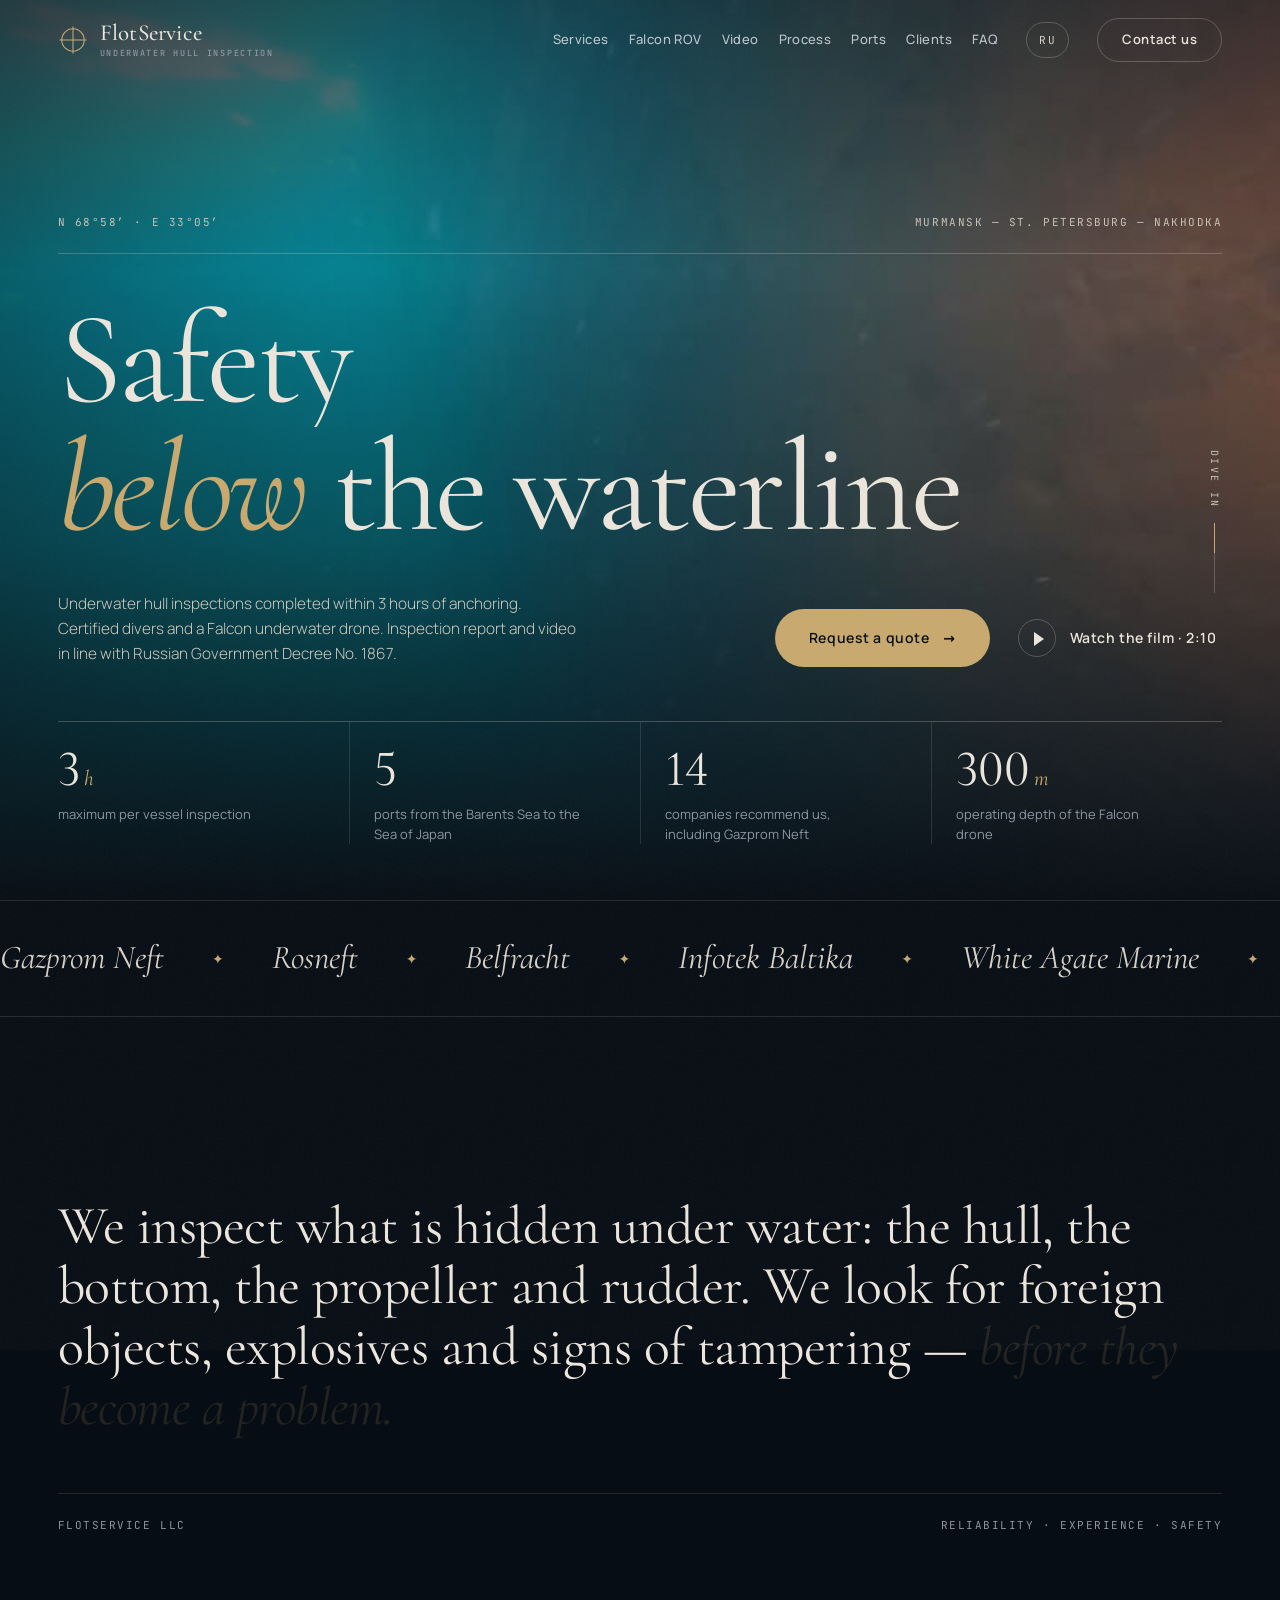
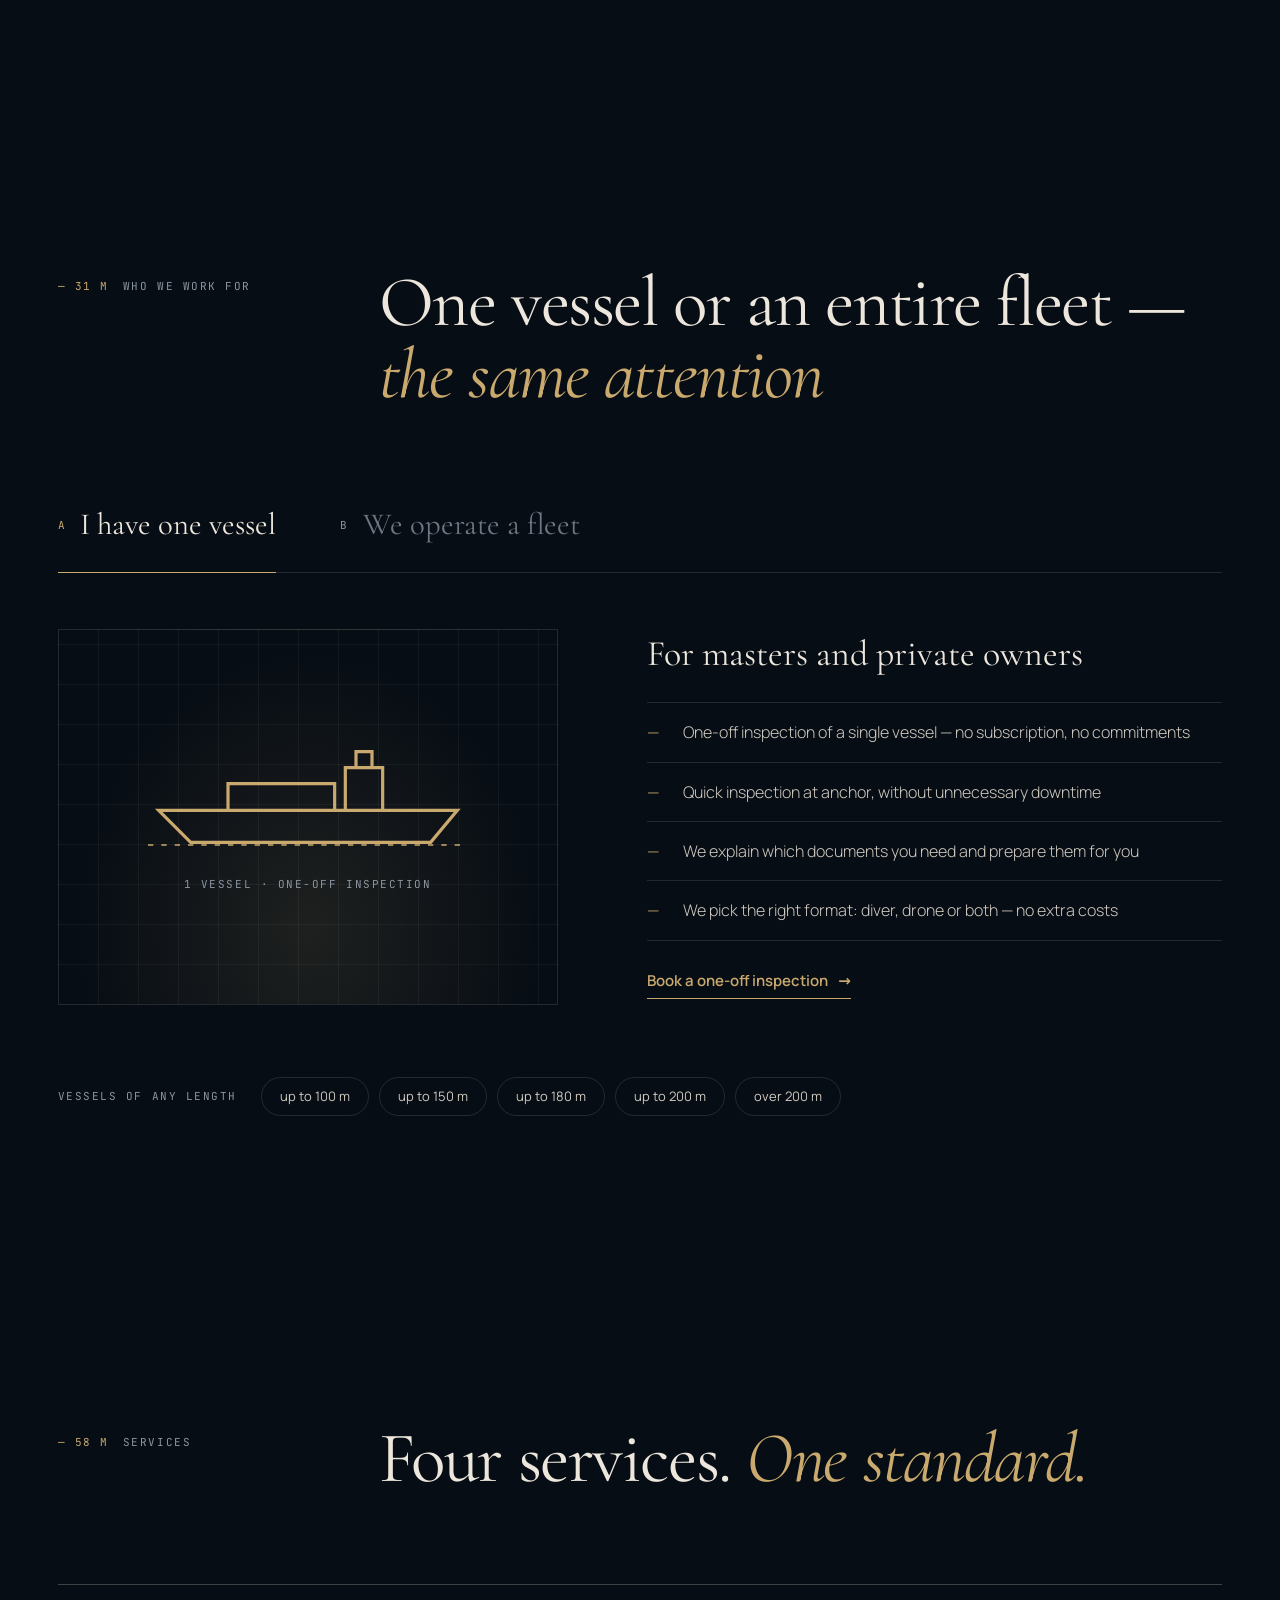
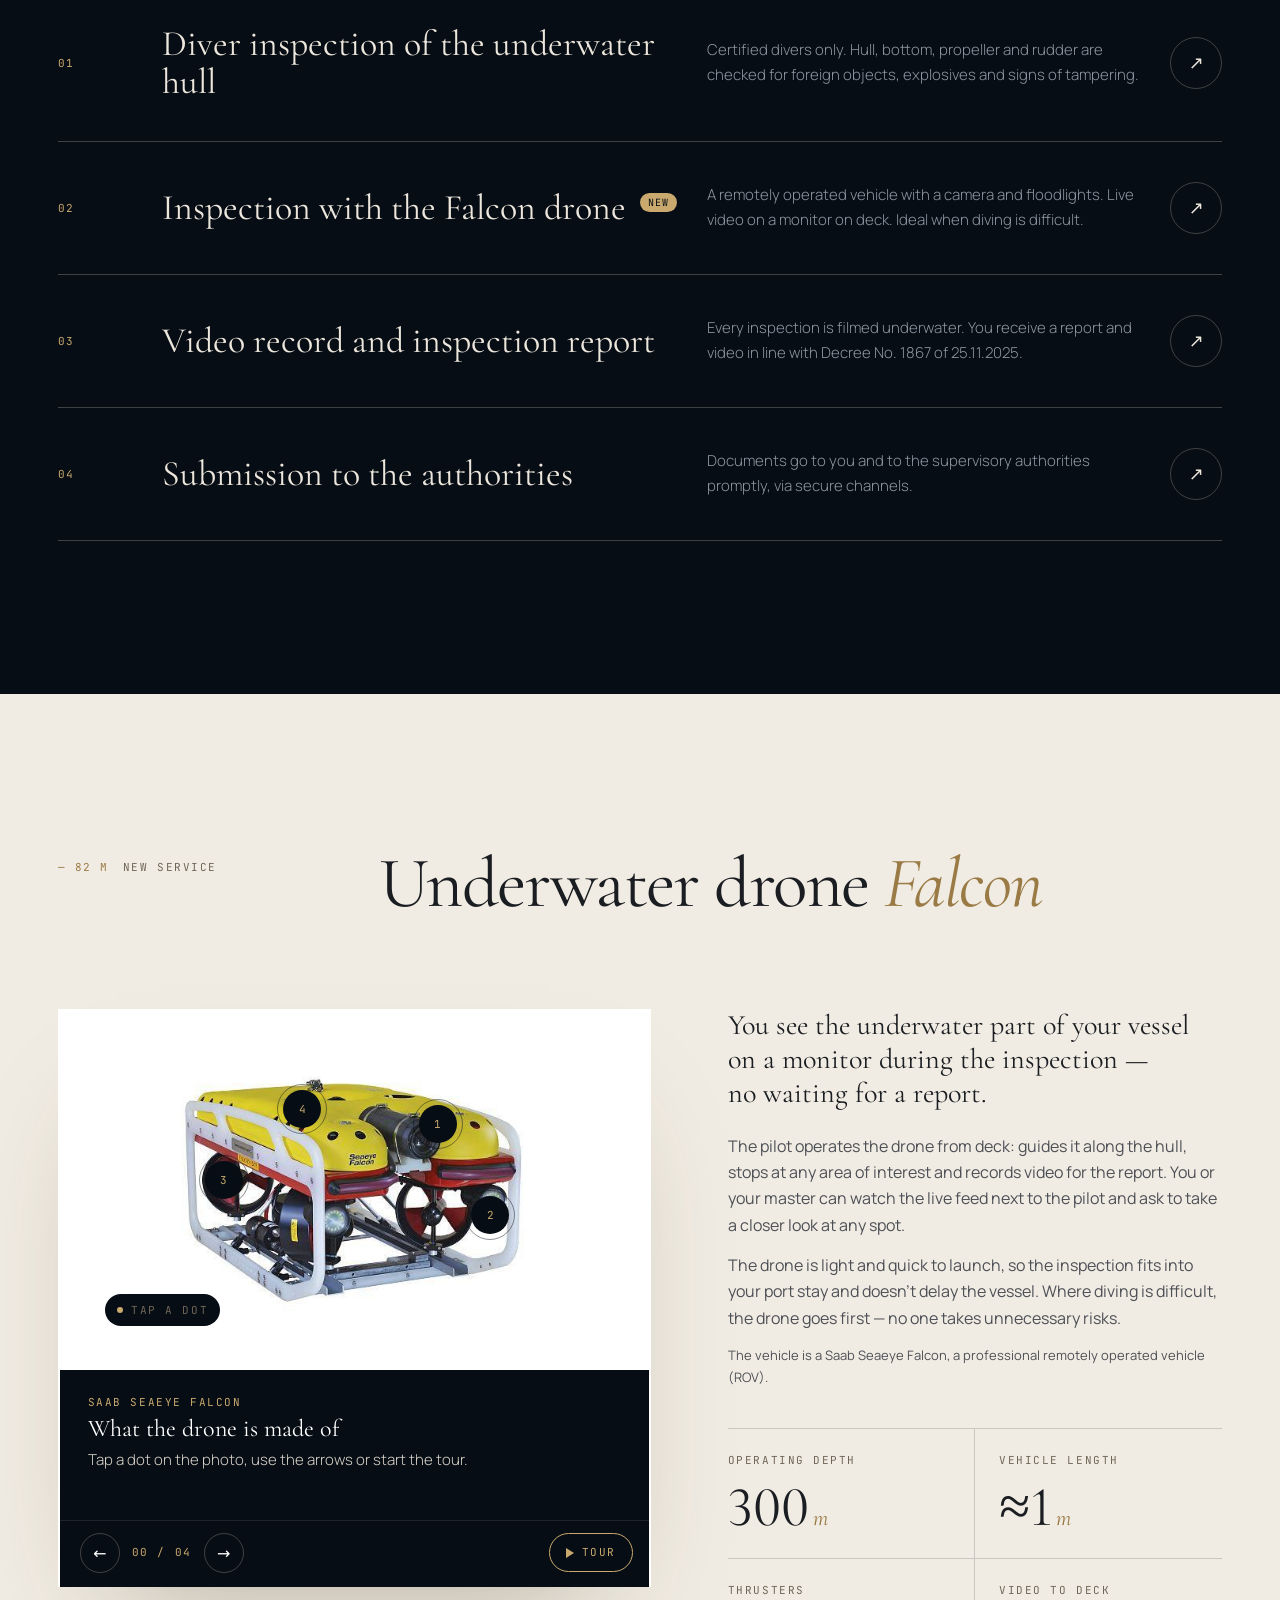
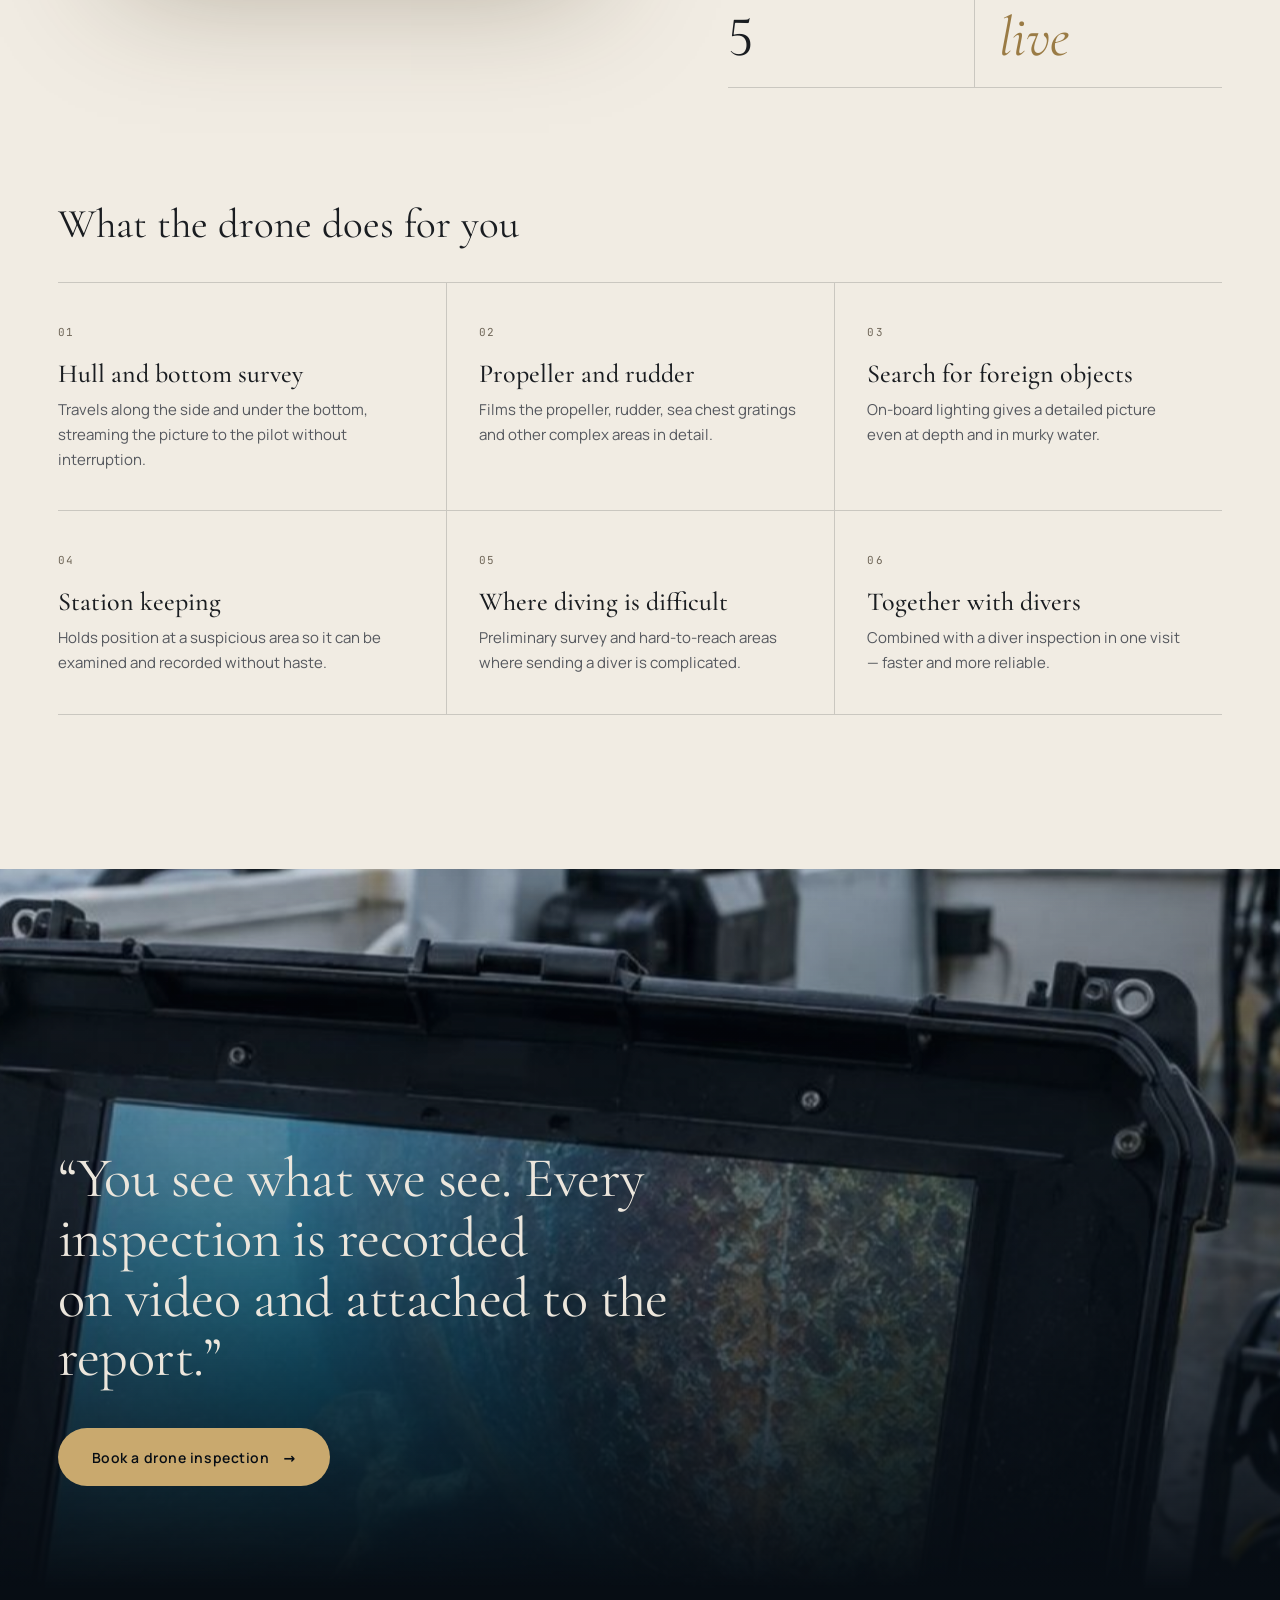
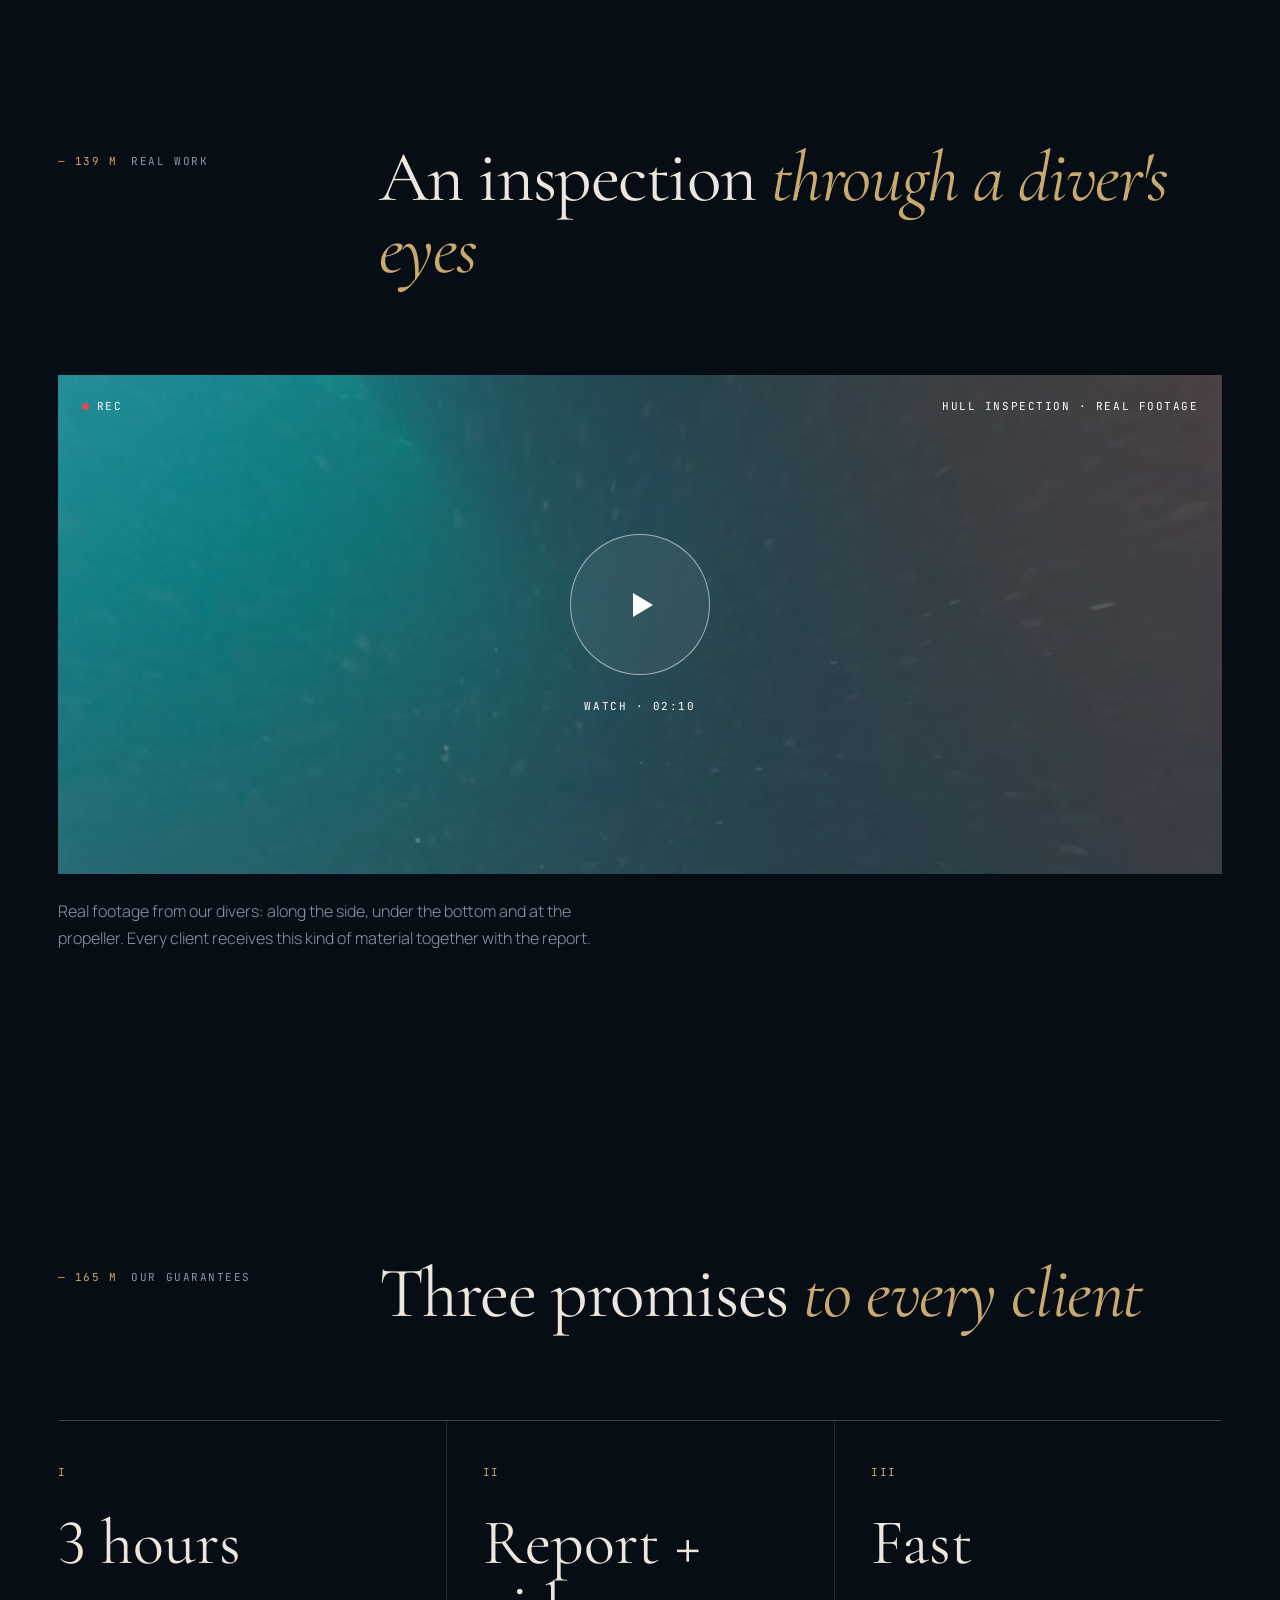
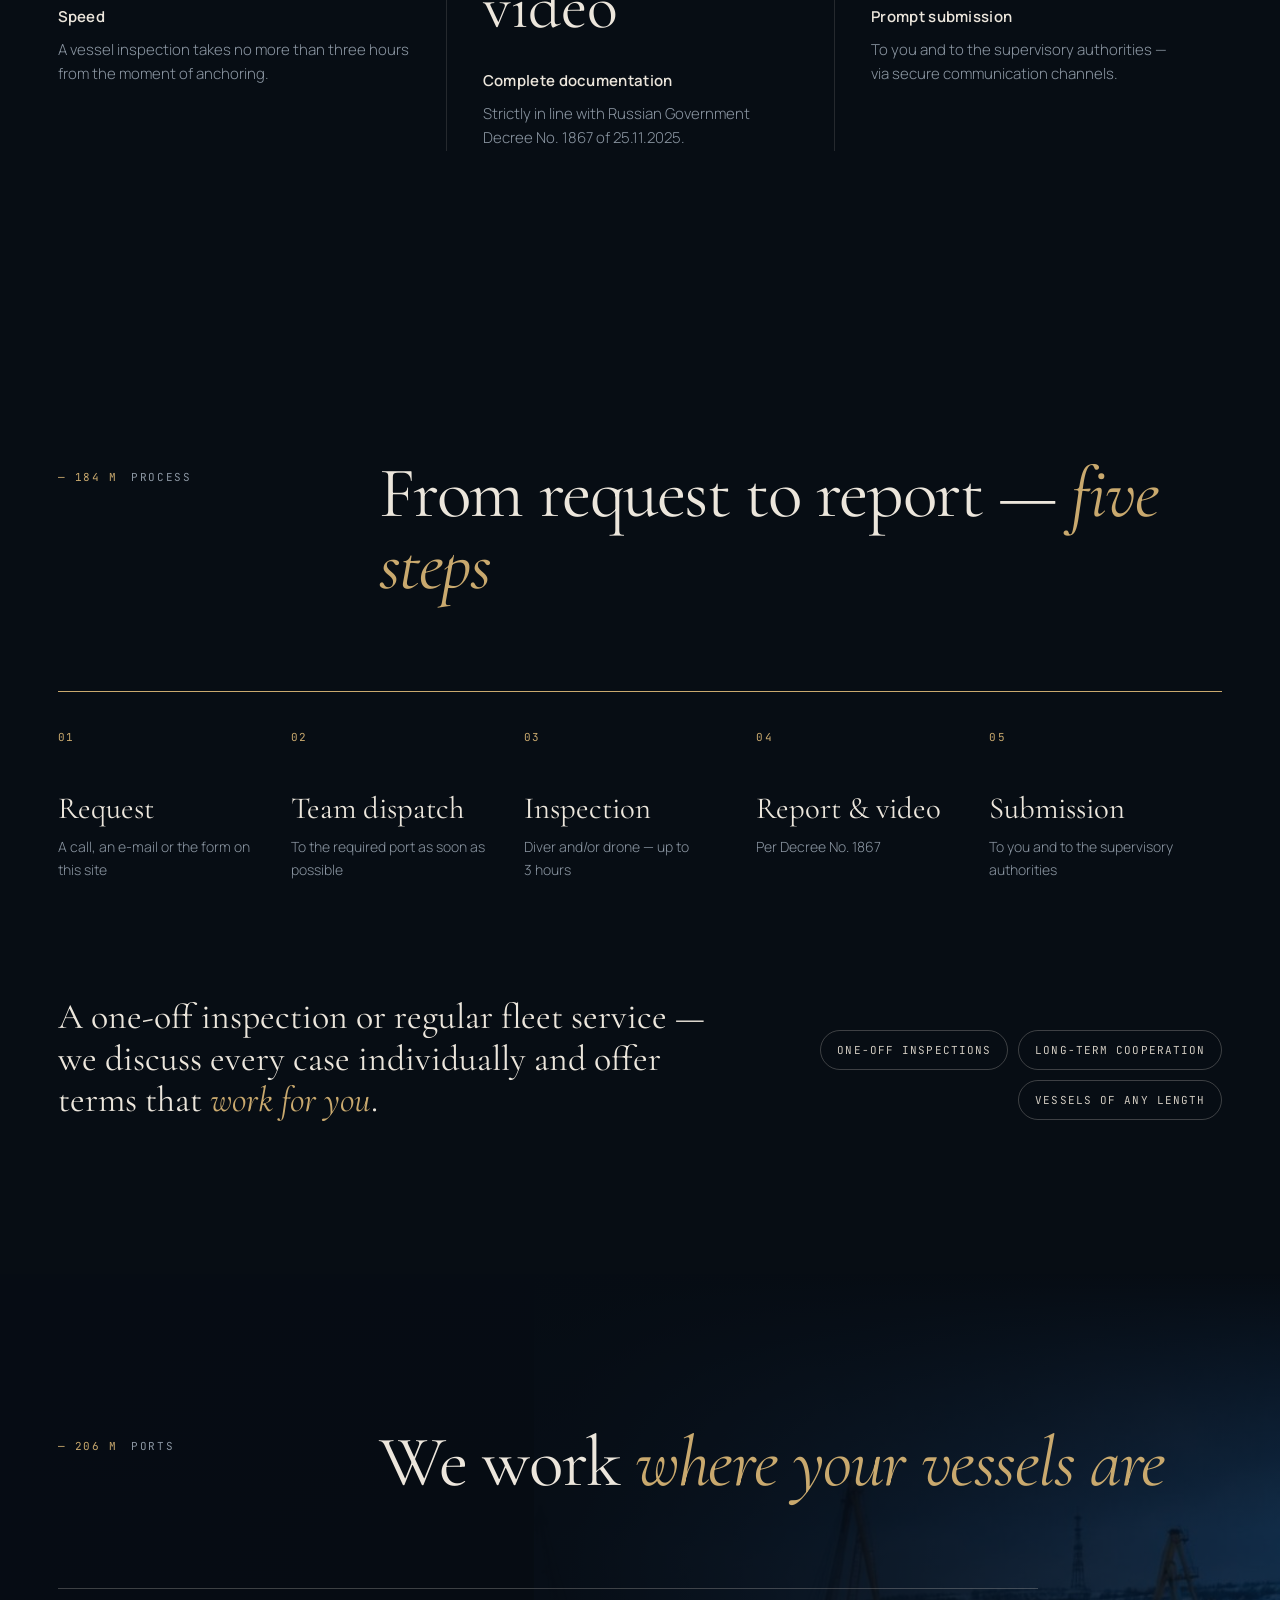
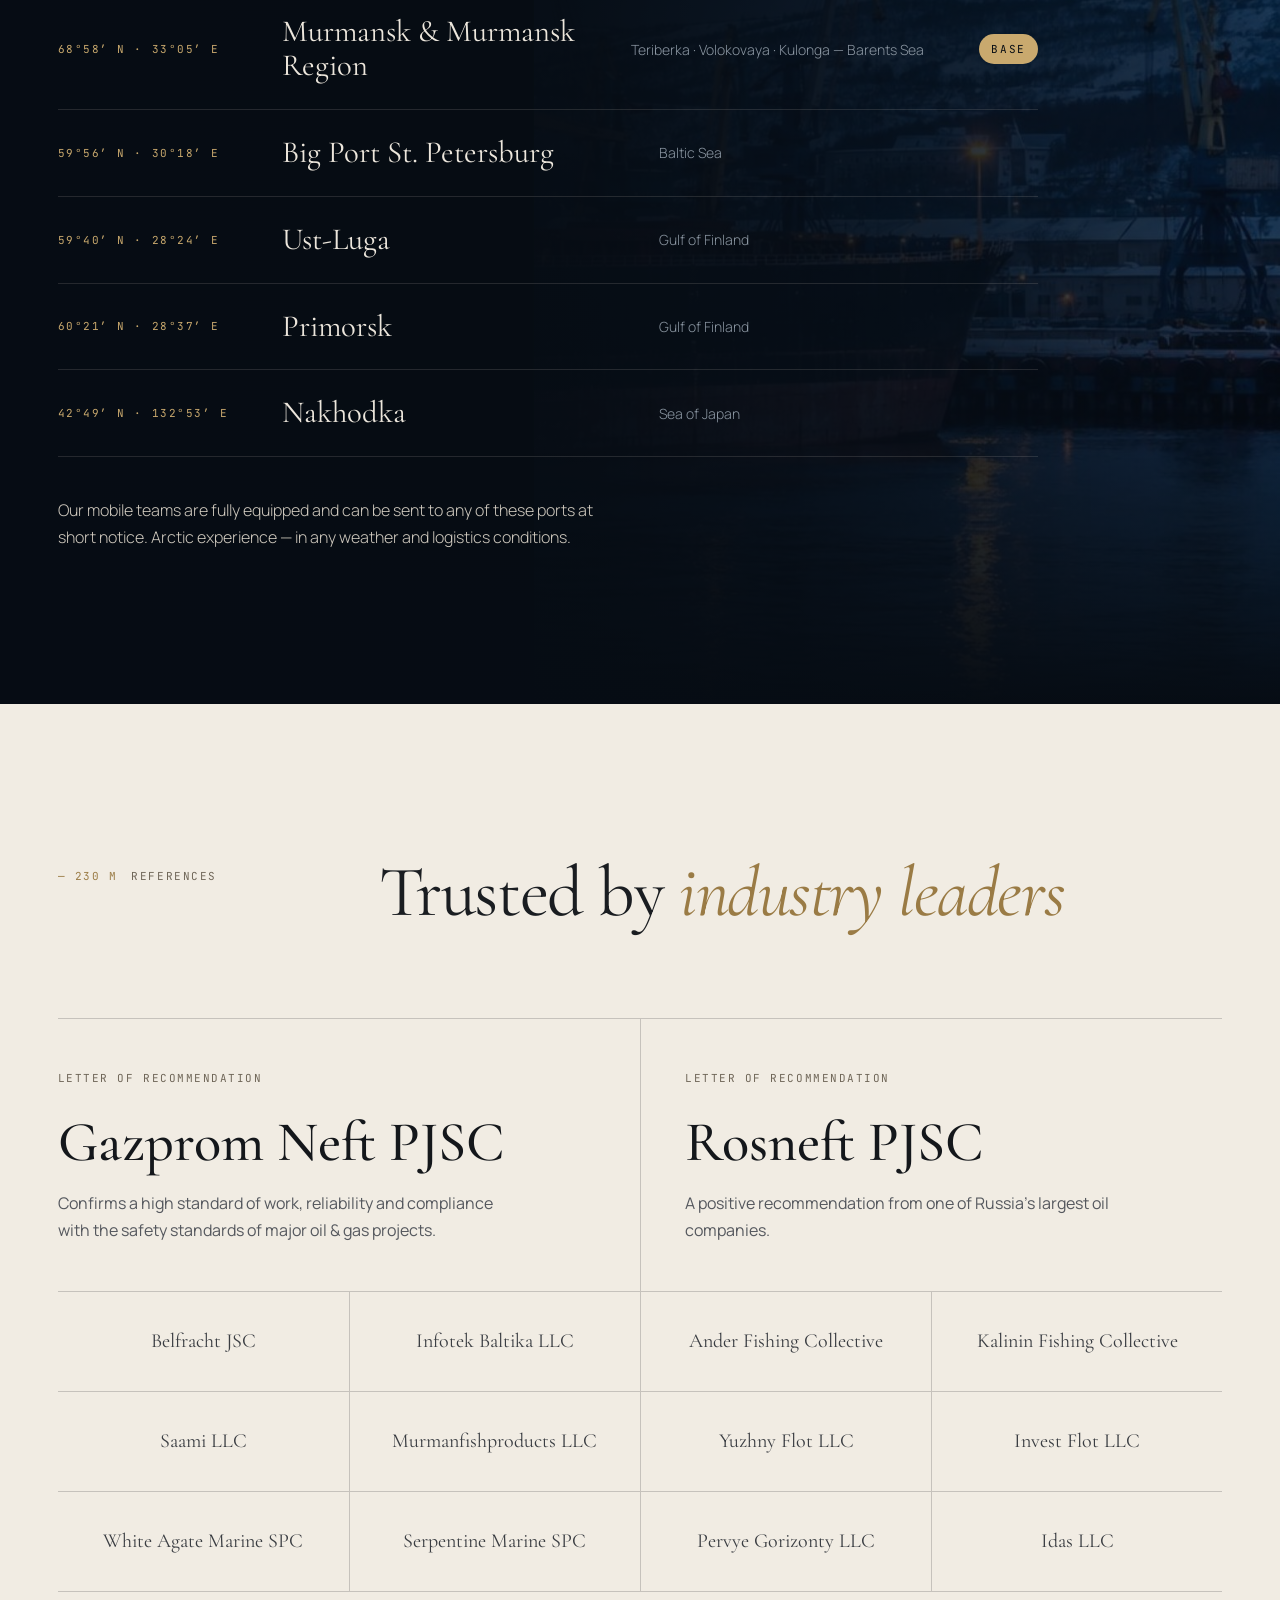
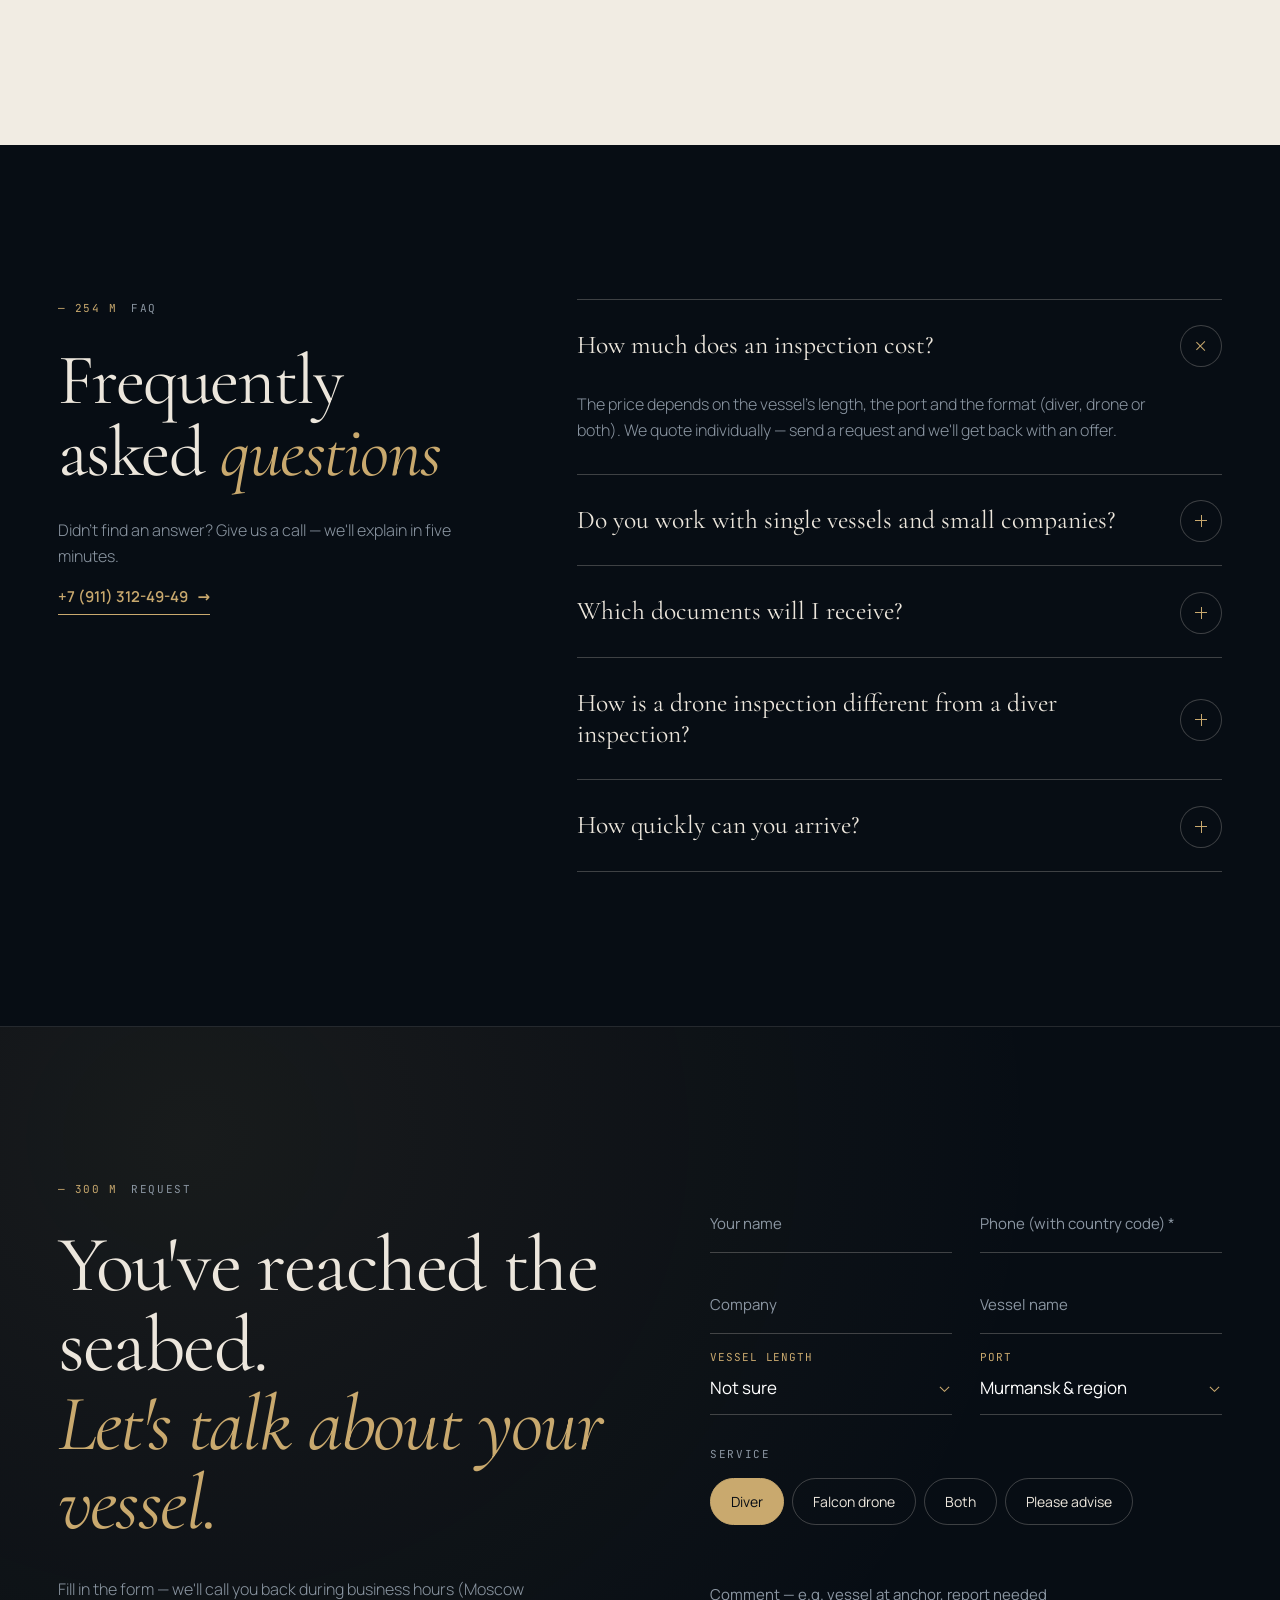
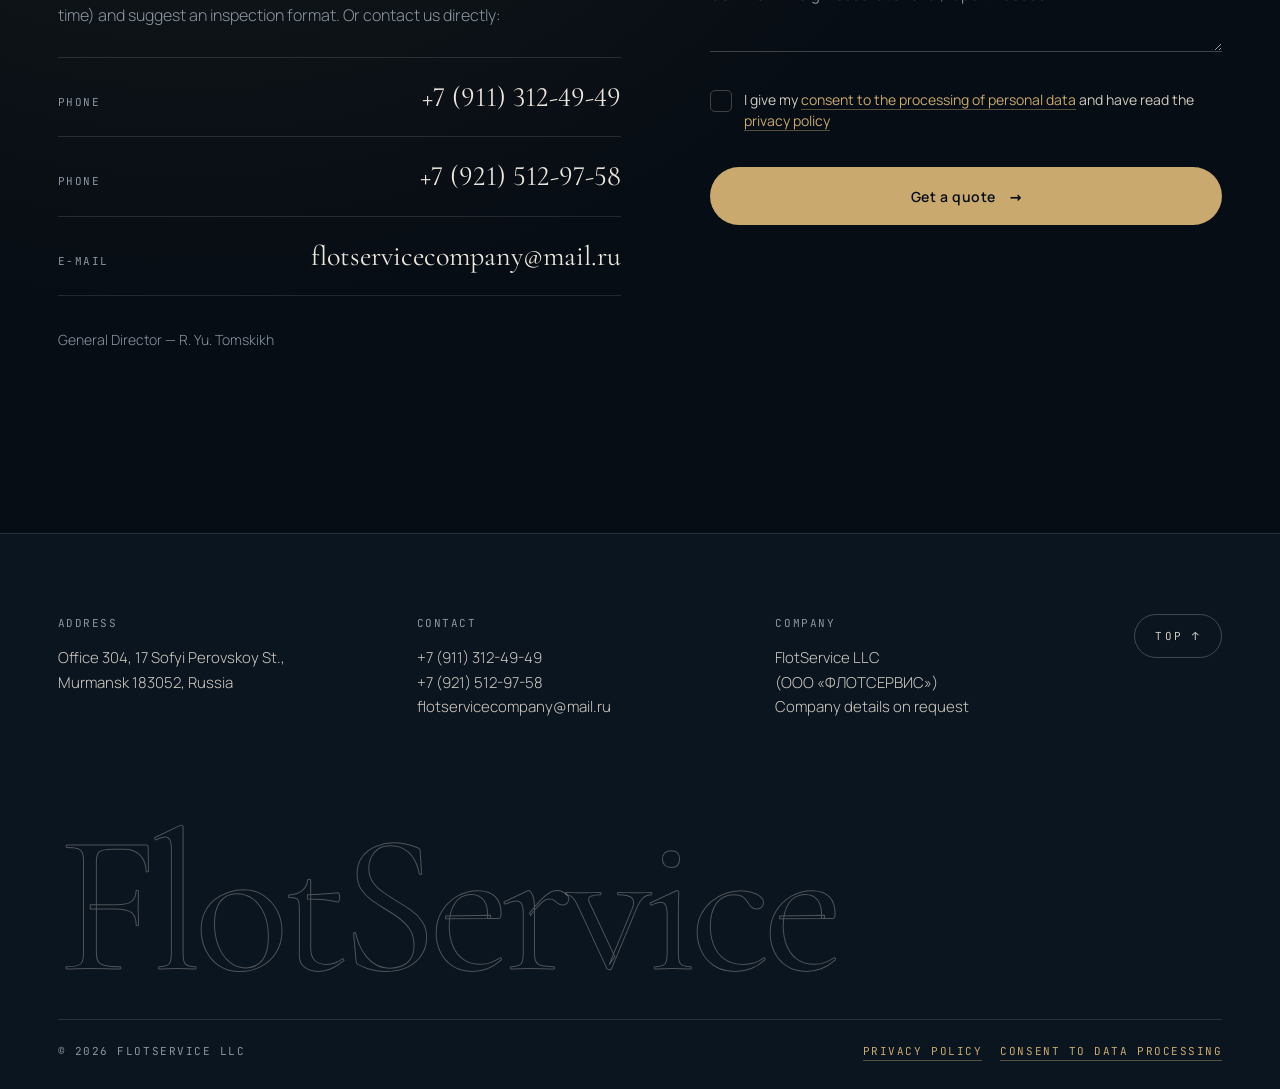
==== en/index.html @ 88ff587e "Интерактивный дрон: приближение, экскурсия, свайпы Нажатие на точку плавно приближает фото к детали " ====
<!doctype html>
<html lang="en">
<head>
<meta charset="utf-8">
<meta name="viewport" content="width=device-width, initial-scale=1, viewport-fit=cover">
<title>FlotService — underwater hull inspection by divers and ROV</title>
<meta name="description" content="Underwater hull inspections within 3 hours of anchoring. Certified divers and a Falcon ROV. Inspection report and video per Russian Government Decree No. 1867. Murmansk, St. Petersburg, Ust-Luga, Primorsk, Nakhodka.">
<meta name="theme-color" content="#070d14">
<meta property="og:title" content="FlotService — underwater hull inspection">
<meta property="og:description" content="Divers and Falcon ROV. Inspection within 3 hours, report and video per Decree No. 1867.">
<meta property="og:image" content="../assets/diver.jpg">
<link rel="icon" href="data:image/svg+xml,%3Csvg xmlns='http://www.w3.org/2000/svg' viewBox='0 0 32 32'%3E%3Crect width='32' height='32' rx='6' fill='%23070d14'/%3E%3Ccircle cx='16' cy='16' r='9' fill='none' stroke='%23c9a96e' stroke-width='1.5'/%3E%3Cpath d='M16 4v24M4 16h24' stroke='%23c9a96e' stroke-width='1'/%3E%3C/svg%3E">
<link rel="stylesheet" href="../assets/fonts/fonts.css">
<link rel="stylesheet" href="../styles.css">
<link rel="alternate" hreflang="ru" href="https://vodolaznaya-kompaniya.vercel.app/">
<link rel="alternate" hreflang="en" href="https://vodolaznaya-kompaniya.vercel.app/en/">
<script>
  // before first paint: don't restore the previous scroll position or jump to a #hash
  if ('scrollRestoration' in history) history.scrollRestoration = 'manual';
  if (location.hash) history.replaceState(null, '', location.pathname + location.search);
</script>
<noscript><style>.loader{display:none}.line>span{transform:none}</style></noscript>
</head>
<body>

<a class="skip" href="#main">Skip to content</a>

<div class="loader" id="loader" aria-hidden="true">
  <div class="loader__in">
    <span class="loader__mark"><svg viewBox="0 0 40 40"><circle cx="20" cy="20" r="15"/><path d="M20 2v36M2 20h36"/></svg></span>
    <span class="loader__name">FlotService</span>
    <span class="loader__depth"><b id="loaderDepth">000</b> m</span>
  </div>
  <div class="loader__bar"><i id="loaderBar"></i></div>
</div>

<div class="grain" aria-hidden="true"></div>

<!-- ============ HEADER ============ -->
<header class="header" id="top">
  <div class="wrap header__in">
    <a href="#top" class="logo" aria-label="FlotService — back to top">
      <span class="logo__mark" aria-hidden="true"><svg viewBox="0 0 40 40"><circle cx="20" cy="20" r="15"/><path d="M20 2v36M2 20h36"/></svg></span>
      <span class="logo__txt">FlotService<small>Underwater hull inspection</small></span>
    </a>
    <nav class="nav" id="nav" aria-label="Main menu">
      <a href="#services"><i>01</i>Services</a>
      <a href="#falcon"><i>02</i>Falcon ROV</a>
      <a href="#video"><i>03</i>Video</a>
      <a href="#process"><i>04</i>Process</a>
      <a href="#geo"><i>05</i>Ports</a>
      <a href="#clients"><i>06</i>Clients</a>
      <a href="#faq"><i>07</i>FAQ</a>
      <div class="nav__foot">
        <a href="tel:+79113124949">+7 (911) 312-49-49</a>
        <a href="mailto:flotservicecompany@mail.ru">flotservicecompany@mail.ru</a>
      </div>
    </nav>
    <span class="header__depth" aria-hidden="true"><b data-depth>000</b> m</span>
    <a href="tel:+79113124949" class="header__phone">+7 (911) 312-49-49</a>
    <a href="../" class="lang" hreflang="ru" lang="ru" aria-label="Русская версия">RU</a>
    <a href="#contact" class="btn btn--line btn--sm header__cta magnetic">Contact us</a>
    <button class="burger" id="burger" aria-label="Open menu" aria-expanded="false" aria-controls="nav"><span></span><span></span></button>
  </div>
</header>

<aside class="gauge" aria-hidden="true">
  <span class="gauge__value"><b data-depth>000</b> m</span>
  <div class="gauge__track"><div class="gauge__fill" id="gaugeFill"></div></div>
  <span class="gauge__section" id="gaugeSection">surface</span>
</aside>

<main id="main">

<!-- ============ HERO ============ -->
<section class="hero" data-zone="surface">
  <video class="hero__video" autoplay muted loop playsinline preload="auto" poster="../assets/hero-poster.jpg" aria-hidden="true">
    <source src="../assets/hero-loop.mp4" type="video/mp4">
  </video>
  <div class="hero__shade"></div>

  <div class="wrap hero__in">
    <div class="hero__meta">
      <span class="mono">N 68°58′ · E 33°05′</span>
      <span class="mono">Murmansk — St. Petersburg — Nakhodka</span>
    </div>

    <h1 class="hero__title">
      <span class="line"><span>Safety</span></span>
      <span class="line"><span><em>below</em> the waterline</span></span>
    </h1>

    <div class="hero__bottom">
      <p class="hero__lead">Underwater hull inspections completed within 3&nbsp;hours of anchoring. Certified divers and a&nbsp;Falcon underwater drone. Inspection report and video in&nbsp;line with Russian Government Decree No.&nbsp;1867.</p>
      <div class="hero__btns">
        <a href="#contact" class="btn btn--brass magnetic">Request a quote <span class="arr" aria-hidden="true">→</span></a>
        <a href="#video" class="btn btn--text" data-film><span class="play-dot" aria-hidden="true"></span>Watch the film · 2:10</a>
      </div>
    </div>

    <ul class="hero__stats">
      <li><b>3<small>h</small></b><span>maximum per vessel inspection</span></li>
      <li><b>5</b><span>ports from the Barents Sea to the Sea of&nbsp;Japan</span></li>
      <li><b>14</b><span>companies recommend us, including Gazprom Neft</span></li>
      <li><b>300<small>m</small></b><span>operating depth of the Falcon drone</span></li>
    </ul>
  </div>
  <a href="#trust" class="hero__scroll" aria-label="Scroll down"><span>Dive in</span><i></i></a>
</section>

<div class="trust" id="trust" aria-label="Recommended by">
  <div class="marquee"><div class="marquee__row">
    <span>Gazprom Neft</span><i>✦</i><span>Rosneft</span><i>✦</i><span>Belfracht</span><i>✦</i><span>Infotek Baltika</span><i>✦</i><span>White Agate Marine</span><i>✦</i><span>Murmanfishproducts</span><i>✦</i><span>Serpentine Marine</span><i>✦</i><span>Yuzhny Flot</span><i>✦</i><span>Invest Flot</span><i>✦</i>
  </div></div>
</div>

<!-- ============ MANIFEST ============ -->
<section class="section manifest" data-zone="about">
  <div class="wrap">
    <p class="manifest__txt reveal-words">We&nbsp;inspect what is hidden under water: the hull, the bottom, the propeller and rudder. We&nbsp;look for foreign objects, explosives and signs of&nbsp;tampering — <em>before they become a&nbsp;problem.</em></p>
    <div class="manifest__sign">
      <span class="mono">FlotService LLC</span>
      <span class="mono">Reliability · Experience · Safety</span>
    </div>
  </div>
</section>

<!-- ============ WHO WE WORK FOR ============ -->
<section class="section" id="who" data-zone="clients">
  <div class="wrap">
    <header class="shead">
      <p class="shead__num mono"><span class="depth-tag">— 0 m</span> Who we work for</p>
      <h2 class="h2">One vessel or an entire fleet — <em>the same attention</em></h2>
    </header>

    <div class="switch" role="tablist" aria-label="Choose your case">
      <button role="tab" aria-selected="true" aria-controls="tab-one" id="t-one" class="switch__btn is-active" data-tab="one"><i class="mono">A</i>I have one vessel</button>
      <button role="tab" aria-selected="false" aria-controls="tab-fleet" id="t-fleet" class="switch__btn" data-tab="fleet"><i class="mono">B</i>We operate a fleet</button>
    </div>

    <div class="who">
      <div class="who__panel is-active" id="tab-one" role="tabpanel" aria-labelledby="t-one">
        <div class="who__visual" aria-hidden="true">
          <svg viewBox="0 0 120 40"><use href="#ship"/></svg>
          <span class="mono">1 vessel · one-off inspection</span>
        </div>
        <div class="who__body">
          <h3>For masters and private owners</h3>
          <ul class="list">
            <li>One-off inspection of a single vessel — no subscription, no commitments</li>
            <li>Quick inspection at anchor, without unnecessary downtime</li>
            <li>We explain which documents you need and prepare them for you</li>
            <li>We pick the right format: diver, drone or both — no extra costs</li>
          </ul>
          <a href="#contact" class="link" data-format="One-off inspection">Book a one-off inspection <span aria-hidden="true">→</span></a>
        </div>
      </div>
      <div class="who__panel" id="tab-fleet" role="tabpanel" aria-labelledby="t-fleet" hidden>
        <div class="who__visual who__visual--fleet" aria-hidden="true">
          <div><svg viewBox="0 0 120 40"><use href="#ship"/></svg><svg viewBox="0 0 120 40"><use href="#ship"/></svg><svg viewBox="0 0 120 40"><use href="#ship"/></svg><svg viewBox="0 0 120 40"><use href="#ship"/></svg></div>
          <span class="mono">fleet · service agreement</span>
        </div>
        <div class="who__body">
          <h3>For shipping, stevedoring and oil &amp;&nbsp;gas companies</h3>
          <ul class="list">
            <li>Regular fleet inspections on an agreed schedule</li>
            <li>Vessel security before loading and unloading</li>
            <li>Mobile teams in any of the ports we cover</li>
            <li>Compliance with the safety standards of major oil &amp;&nbsp;gas projects</li>
          </ul>
          <a href="#contact" class="link" data-format="Fleet service agreement">Discuss a service agreement <span aria-hidden="true">→</span></a>
        </div>
      </div>
    </div>

    <div class="sizes">
      <span class="mono">Vessels of any length</span>
      <i>up to 100 m</i><i>up to 150 m</i><i>up to 180 m</i><i>up to 200 m</i><i>over 200 m</i>
    </div>
  </div>
</section>

<!-- ============ SERVICES ============ -->
<section class="section" id="services" data-zone="services">
  <div class="wrap">
    <header class="shead">
      <p class="shead__num mono"><span class="depth-tag">— 0 m</span> Services</p>
      <h2 class="h2">Four services. <em>One standard.</em></h2>
    </header>
    <ol class="rows">
      <li class="row">
        <span class="row__n mono">01</span>
        <h3 class="row__t">Diver inspection of the underwater hull</h3>
        <p class="row__d">Certified divers only. Hull, bottom, propeller and rudder are checked for foreign objects, explosives and signs of&nbsp;tampering.</p>
        <a href="#video" class="row__a" aria-label="Watch the diver inspection video">↗</a>
      </li>
      <li class="row">
        <span class="row__n mono">02</span>
        <h3 class="row__t">Inspection with the Falcon drone <sup class="mono">new</sup></h3>
        <p class="row__d">A remotely operated vehicle with a camera and floodlights. Live video on a monitor on deck. Ideal when diving is difficult.</p>
        <a href="#falcon" class="row__a" aria-label="More about the drone">↗</a>
      </li>
      <li class="row">
        <span class="row__n mono">03</span>
        <h3 class="row__t">Video record and inspection report</h3>
        <p class="row__d">Every inspection is filmed underwater. You receive a report and video in&nbsp;line with Decree No.&nbsp;1867 of&nbsp;25.11.2025.</p>
        <a href="#guarantees" class="row__a" aria-label="More about the report and video">↗</a>
      </li>
      <li class="row">
        <span class="row__n mono">04</span>
        <h3 class="row__t">Submission to the authorities</h3>
        <p class="row__d">Documents go to you and to the supervisory authorities promptly, via secure channels.</p>
        <a href="#process" class="row__a" aria-label="How documents are submitted">↗</a>
      </li>
    </ol>
  </div>
</section>

<!-- ============ FALCON ============ -->
<section class="section light falcon" id="falcon" data-zone="falcon rov">
  <div class="wrap">
    <header class="shead">
      <p class="shead__num mono"><span class="depth-tag">— 0 m</span> New service</p>
      <h2 class="h2">Underwater drone <em>Falcon</em></h2>
    </header>

    <div class="falcon__grid">
      <figure class="drone" id="drone">
        <div class="drone__img">
          <div class="drone__stage" id="droneStage">
            <img src="../assets/falcon.jpg" alt="Saab Seaeye Falcon underwater drone — yellow body, white protective frame, thrusters and floodlights" width="660" height="371">
            <span class="drone__spot" aria-hidden="true"></span>
            <button class="hot" style="--x:66%;--y:27%" data-hot="0" aria-label="Camera"><span>1</span></button>
            <button class="hot" style="--x:76%;--y:58%" data-hot="1" aria-label="Lights"><span>2</span></button>
            <button class="hot" style="--x:25%;--y:46%" data-hot="2" aria-label="Thrusters"><span>3</span></button>
            <button class="hot" style="--x:40%;--y:22%" data-hot="3" aria-label="Body and frame"><span>4</span></button>
          </div>
          <span class="drone__hint mono" id="droneHint" aria-hidden="true">Tap a dot</span>
          <button class="drone__reset mono" id="droneReset" hidden>Full view <span aria-hidden="true">↺</span></button>
        </div>
        <figcaption class="drone__tip">
          <div class="drone__body" id="droneTip" aria-live="polite">
            <span class="mono">Saab Seaeye Falcon</span>
            <b>What the drone is made of</b>
            <span>Tap a dot on the photo, use the arrows or start the tour.</span>
          </div>
          <div class="drone__ctrl">
            <button class="drone__arrow" id="dronePrev" aria-label="Previous part">←</button>
            <span class="drone__count mono" id="droneCount">00 / 04</span>
            <button class="drone__arrow" id="droneNext" aria-label="Next part">→</button>
            <button class="drone__tour mono" id="droneTour" aria-pressed="false"><span class="drone__tour-ico" aria-hidden="true"></span><span class="drone__tour-txt">Tour</span></button>
            <span class="drone__bar" aria-hidden="true"><i id="droneBar"></i></span>
          </div>
        </figcaption>
      </figure>

      <div class="falcon__text">
        <p class="falcon__lead">You see the underwater part of your vessel on&nbsp;a&nbsp;monitor during the inspection — no&nbsp;waiting for a&nbsp;report.</p>
        <p>The pilot operates the drone from deck: guides it along the hull, stops at any area of&nbsp;interest and records video for the report. You or your master can watch the live feed next to the pilot and ask to take a&nbsp;closer look at any spot.</p>
        <p>The drone is light and quick to launch, so the inspection fits into your port stay and doesn't delay the vessel. Where diving is difficult, the drone goes first — no&nbsp;one takes unnecessary risks.</p>
        <p class="falcon__model">The vehicle is a&nbsp;Saab Seaeye Falcon, a&nbsp;professional remotely operated vehicle (ROV).</p>
        <dl class="specs">
          <div><dt class="mono">Operating depth</dt><dd>300<small>m</small></dd></div>
          <div><dt class="mono">Vehicle length</dt><dd>≈1<small>m</small></dd></div>
          <div><dt class="mono">Thrusters</dt><dd>5</dd></div>
          <div><dt class="mono">Video to deck</dt><dd><em>live</em></dd></div>
        </dl>
      </div>
    </div>

    <h3 class="h3">What the drone does for you</h3>
    <div class="tasks">
      <div class="task"><span class="mono">01</span><h4>Hull and bottom survey</h4><p>Travels along the side and under the bottom, streaming the picture to the pilot without interruption.</p></div>
      <div class="task"><span class="mono">02</span><h4>Propeller and rudder</h4><p>Films the propeller, rudder, sea chest gratings and other complex areas in detail.</p></div>
      <div class="task"><span class="mono">03</span><h4>Search for foreign objects</h4><p>On-board lighting gives a&nbsp;detailed picture even at depth and in&nbsp;murky water.</p></div>
      <div class="task"><span class="mono">04</span><h4>Station keeping</h4><p>Holds position at a&nbsp;suspicious area so it can be examined and recorded without haste.</p></div>
      <div class="task"><span class="mono">05</span><h4>Where diving is difficult</h4><p>Preliminary survey and hard-to-reach areas where sending a&nbsp;diver is complicated.</p></div>
      <div class="task"><span class="mono">06</span><h4>Together with divers</h4><p>Combined with a&nbsp;diver inspection in&nbsp;one visit — faster and more reliable.</p></div>
    </div>
  </div>
</section>

<section class="deck" aria-label="Drone pilot on deck">
  <img src="../assets/drone-deck.jpg" alt="A pilot on deck operates the drone and sees the ship's hull on a monitor" loading="lazy" width="1920" height="586" data-parallax>
  <div class="wrap deck__txt">
    <p class="quote">“You see what we see. Every inspection is recorded on&nbsp;video and attached to&nbsp;the report.”</p>
    <a href="#contact" class="btn btn--brass magnetic" data-format="Falcon drone">Book a drone inspection <span class="arr" aria-hidden="true">→</span></a>
  </div>
</section>

<!-- ============ VIDEO ============ -->
<section class="section video-sec" id="video" data-zone="video">
  <div class="wrap">
    <header class="shead">
      <p class="shead__num mono"><span class="depth-tag">— 0 m</span> Real work</p>
      <h2 class="h2">An inspection <em>through a diver's eyes</em></h2>
    </header>
    <div class="player" id="player">
      <video id="mainVideo" preload="none" playsinline poster="../assets/divers-poster.jpg">
        <source src="../assets/divers.mp4" type="video/mp4">
        Your browser does not support video.
      </video>
      <button class="player__btn" id="playBtn" aria-label="Watch the inspection video">
        <span class="player__circle"><span class="play-tri"></span></span>
        <span class="player__label mono">Watch · 02:10</span>
      </button>
      <button class="player__close" id="closeFilm" aria-label="Close full-screen view">✕</button>
      <div class="player__hud mono" aria-hidden="true"><span><i></i>REC</span><span>Hull inspection · real footage</span></div>
    </div>
    <p class="video-sec__cap">Real footage from our divers: along the side, under the bottom and at the propeller. Every client receives this kind of material together with the report.</p>
  </div>
</section>

<!-- ============ GUARANTEES ============ -->
<section class="section" id="guarantees" data-zone="guarantees">
  <div class="wrap">
    <header class="shead">
      <p class="shead__num mono"><span class="depth-tag">— 0 m</span> Our guarantees</p>
      <h2 class="h2">Three promises <em>to every client</em></h2>
    </header>
    <div class="promises">
      <div class="promise"><span class="mono">I</span><b class="promise__big">3 hours</b><h3>Speed</h3><p>A&nbsp;vessel inspection takes no more than three hours from the moment of anchoring.</p></div>
      <div class="promise"><span class="mono">II</span><b class="promise__big">Report + video</b><h3>Complete documentation</h3><p>Strictly in&nbsp;line with Russian Government Decree No.&nbsp;1867 of&nbsp;25.11.2025.</p></div>
      <div class="promise"><span class="mono">III</span><b class="promise__big">Fast</b><h3>Prompt submission</h3><p>To you and to the supervisory authorities — via secure communication channels.</p></div>
    </div>
  </div>
</section>

<!-- ============ PROCESS ============ -->
<section class="section" id="process" data-zone="process">
  <div class="wrap">
    <header class="shead">
      <p class="shead__num mono"><span class="depth-tag">— 0 m</span> Process</p>
      <h2 class="h2">From request to report — <em>five steps</em></h2>
    </header>
    <ol class="steps">
      <li><span class="steps__n mono">01</span><h3>Request</h3><p>A call, an e-mail or the form on this site</p></li>
      <li><span class="steps__n mono">02</span><h3>Team dispatch</h3><p>To the required port as soon as possible</p></li>
      <li><span class="steps__n mono">03</span><h3>Inspection</h3><p>Diver and/or drone — up to 3&nbsp;hours</p></li>
      <li><span class="steps__n mono">04</span><h3>Report &amp; video</h3><p>Per Decree No.&nbsp;1867</p></li>
      <li><span class="steps__n mono">05</span><h3>Submission</h3><p>To you and to the supervisory authorities</p></li>
    </ol>
    <div class="individual">
      <p class="individual__q">A&nbsp;one-off inspection or regular fleet service — we discuss every case individually and offer terms that <em>work for you</em>.</p>
      <div class="individual__tags mono"><i>One-off inspections</i><i>Long-term cooperation</i><i>Vessels of any length</i></div>
    </div>
  </div>
</section>

<!-- ============ PORTS ============ -->
<section class="section geo" id="geo" data-zone="ports">
  <div class="geo__bg" aria-hidden="true"></div>
  <div class="wrap geo__in">
    <header class="shead">
      <p class="shead__num mono"><span class="depth-tag">— 0 m</span> Ports</p>
      <h2 class="h2">We work <em>where your vessels are</em></h2>
    </header>
    <ul class="ports">
      <li class="port port--main"><span class="mono port__c">68°58′ N · 33°05′ E</span><h3>Murmansk &amp; Murmansk Region</h3><p>Teriberka · Volokovaya · Kulonga — Barents Sea</p><span class="port__tag mono">Base</span></li>
      <li class="port"><span class="mono port__c">59°56′ N · 30°18′ E</span><h3>Big Port St. Petersburg</h3><p>Baltic Sea</p></li>
      <li class="port"><span class="mono port__c">59°40′ N · 28°24′ E</span><h3>Ust-Luga</h3><p>Gulf of Finland</p></li>
      <li class="port"><span class="mono port__c">60°21′ N · 28°37′ E</span><h3>Primorsk</h3><p>Gulf of Finland</p></li>
      <li class="port"><span class="mono port__c">42°49′ N · 132°53′ E</span><h3>Nakhodka</h3><p>Sea of Japan</p></li>
    </ul>
    <p class="geo__note">Our mobile teams are fully equipped and can be sent to any of these ports at short notice. Arctic experience — in&nbsp;any weather and logistics conditions.</p>
  </div>
</section>

<!-- ============ CLIENTS ============ -->
<section class="section light" id="clients" data-zone="references">
  <div class="wrap">
    <header class="shead">
      <p class="shead__num mono"><span class="depth-tag">— 0 m</span> References</p>
      <h2 class="h2">Trusted by <em>industry leaders</em></h2>
    </header>
    <div class="majors">
      <div class="major"><span class="mono">Letter of recommendation</span><b>Gazprom Neft PJSC</b><p>Confirms a&nbsp;high standard of work, reliability and compliance with the safety standards of major oil &amp;&nbsp;gas projects.</p></div>
      <div class="major"><span class="mono">Letter of recommendation</span><b>Rosneft PJSC</b><p>A&nbsp;positive recommendation from one of Russia's largest oil companies.</p></div>
    </div>
    <ul class="logos">
      <li>Belfracht JSC</li><li>Infotek Baltika LLC</li><li>Ander Fishing Collective</li><li>Kalinin Fishing Collective</li>
      <li>Saami LLC</li><li>Murmanfishproducts LLC</li><li>Yuzhny Flot LLC</li><li>Invest Flot LLC</li>
      <li>White Agate Marine SPC</li><li>Serpentine Marine SPC</li><li>Pervye Gorizonty LLC</li><li>Idas LLC</li>
    </ul>
  </div>
</section>

<!-- ============ FAQ ============ -->
<section class="section" id="faq" data-zone="faq">
  <div class="wrap faq">
    <header class="shead shead--col">
      <p class="shead__num mono"><span class="depth-tag">— 0 m</span> FAQ</p>
      <h2 class="h2">Frequently asked <em>questions</em></h2>
      <p class="muted">Didn't find an answer? Give us a call — we'll explain in five minutes.</p>
      <a href="tel:+79113124949" class="link">+7 (911) 312-49-49 <span aria-hidden="true">→</span></a>
    </header>
    <div class="acc">
      <details open><summary>How much does an inspection cost?</summary><p>The price depends on the vessel's length, the port and the format (diver, drone or both). We quote individually — send a&nbsp;request and we'll get back with an offer.</p></details>
      <details><summary>Do you work with single vessels and small companies?</summary><p>Yes. We do one-off inspections of a&nbsp;single vessel without a&nbsp;subscription — with the same care as for large fleet operators.</p></details>
      <details><summary>Which documents will I receive?</summary><p>An inspection report and video in&nbsp;line with Russian Government Decree No.&nbsp;1867 of&nbsp;25.11.2025. We submit them to you and to the supervisory authorities.</p></details>
      <details><summary>How is a drone inspection different from a diver inspection?</summary><p>The Falcon drone is operated from deck and streams live video to a&nbsp;monitor — convenient for a&nbsp;preliminary survey and for areas where diving is difficult. A&nbsp;diver can examine an area by hand in&nbsp;detail. The best result often comes from both in&nbsp;one visit.</p></details>
      <details><summary>How quickly can you arrive?</summary><p>Our mobile teams are fully equipped and are dispatched to the port at short notice. The inspection itself takes no more than 3&nbsp;hours from the moment of anchoring.</p></details>
    </div>
  </div>
</section>

<!-- ============ CONTACT ============ -->
<section class="section contact" id="contact" data-zone="seabed · 300 m">
  <div class="wrap contact__in">
    <div class="contact__l">
      <p class="shead__num mono"><span class="depth-tag depth-tag--fixed">— 300 m</span> Request</p>
      <h2 class="h2 h2--xl">You've reached the seabed.<br><em>Let's talk about your vessel.</em></h2>
      <p class="muted">Fill in the form — we'll call you back during business hours (Moscow time) and suggest an inspection format. Or contact us directly:</p>
      <ul class="contacts">
        <li><span class="mono">Phone</span><a href="tel:+79113124949">+7 (911) 312-49-49</a></li>
        <li><span class="mono">Phone</span><a href="tel:+79215129758">+7 (921) 512-97-58</a></li>
        <li><span class="mono">E-mail</span><a href="mailto:flotservicecompany@mail.ru">flotservicecompany@mail.ru</a></li>
      </ul>
      <p class="muted small">General Director — R.&nbsp;Yu.&nbsp;Tomskikh</p>
    </div>

    <form class="form" id="form" novalidate>
      <div class="form__row">
        <label class="field"><input name="name" autocomplete="name" placeholder=" "><span>Your name</span></label>
        <label class="field"><input name="phone" type="tel" inputmode="tel" autocomplete="tel" placeholder=" " required><span>Phone (with country code) *</span></label>
      </div>
      <div class="form__row">
        <label class="field"><input name="company" autocomplete="organization" placeholder=" "><span>Company</span></label>
        <label class="field"><input name="vessel" placeholder=" "><span>Vessel name</span></label>
      </div>
      <div class="form__row">
        <label class="field field--select"><select name="length"><option>Not sure</option><option>up to 100 m</option><option>up to 150 m</option><option>up to 180 m</option><option>up to 200 m</option><option>over 200 m</option></select><span>Vessel length</span></label>
        <label class="field field--select"><select name="port"><option>Murmansk &amp; region</option><option>St. Petersburg</option><option>Ust-Luga</option><option>Primorsk</option><option>Nakhodka</option><option>Other</option></select><span>Port</span></label>
      </div>
      <fieldset class="chips">
        <legend class="mono">Service</legend>
        <label><input type="radio" name="format" value="Diver" checked><span>Diver</span></label>
        <label><input type="radio" name="format" value="Falcon drone"><span>Falcon drone</span></label>
        <label><input type="radio" name="format" value="Diver + drone"><span>Both</span></label>
        <label><input type="radio" name="format" value="Please advise"><span>Please advise</span></label>
      </fieldset>
      <label class="field"><textarea name="comment" rows="2" placeholder=" "></textarea><span>Comment — e.g. vessel at anchor, report needed</span></label>
      <label class="agree" id="agreeLabel">
        <input type="checkbox" name="agree" required>
        <span class="agree__box" aria-hidden="true"></span>
        <span>I&nbsp;give my <a href="consent.html" target="_blank" rel="noopener">consent to the processing of personal data</a> and have read the <a href="privacy.html" target="_blank" rel="noopener">privacy policy</a></span>
      </label>
      <button class="btn btn--brass btn--full magnetic" type="submit">Get a quote <span class="arr" aria-hidden="true">→</span></button>
      <div class="form__ok" id="formOk" hidden>
        <b>Thank you. Your request is ready.</b>
        <p>Your e-mail app will open with a&nbsp;pre-filled message — just press “Send”. If it doesn't open, call us: <a href="tel:+79113124949">+7 (911) 312-49-49</a>.</p>
      </div>
    </form>
  </div>
</section>

</main>

<footer class="footer">
  <div class="wrap">
    <div class="footer__in">
      <div><span class="mono">Address</span><p>Office 304, 17 Sofyi Perovskoy St.,<br>Murmansk 183052, Russia</p></div>
      <div><span class="mono">Contact</span><p><a href="tel:+79113124949">+7 (911) 312-49-49</a><br><a href="tel:+79215129758">+7 (921) 512-97-58</a><br><a href="mailto:flotservicecompany@mail.ru">flotservicecompany@mail.ru</a></p></div>
      <div><span class="mono">Company</span><p>FlotService LLC<br>(ООО «ФЛОТСЕРВИС»)<br>Company details on request</p></div>
      <div class="footer__up"><a href="#top" class="logo-up" data-top>Top <span aria-hidden="true">↑</span></a></div>
    </div>
    <a href="#top" class="footer__word" data-top aria-label="FlotService — back to top">FlotService</a>
    <div class="footer__bottom mono"><span>© <span id="year">2026</span> FlotService LLC</span><span class="footer__legal"><a href="privacy.html">Privacy policy</a><a href="consent.html">Consent to data processing</a></span></div>
  </div>
</footer>

<div class="mbar">
  <a href="tel:+79113124949" class="mbar__call" aria-label="Call"><svg viewBox="0 0 24 24" aria-hidden="true"><path d="M6.6 10.8a15.1 15.1 0 0 0 6.6 6.6l2.2-2.2a1 1 0 0 1 1-.25 11.4 11.4 0 0 0 3.6.57 1 1 0 0 1 1 1V20a1 1 0 0 1-1 1A17 17 0 0 1 3 4a1 1 0 0 1 1-1h3.5a1 1 0 0 1 1 1c0 1.25.2 2.45.57 3.57a1 1 0 0 1-.25 1z"/></svg></a>
  <a href="#contact" class="mbar__cta">Request a quote <span aria-hidden="true">→</span></a>
</div>

<svg width="0" height="0" style="position:absolute" aria-hidden="true">
  <symbol id="ship" viewBox="0 0 120 40"><path d="M4 26h112l-10 12H16z" fill="none" stroke="currentColor" stroke-width="1.2"/><path d="M30 26V16h40v10M74 26V10h14v16M78 10V4h6v6" fill="none" stroke="currentColor" stroke-width="1.2"/><path d="M0 39h120" stroke="currentColor" stroke-width=".6" stroke-dasharray="2 3"/></symbol>
</svg>

<script src="../script.js"></script>
</body>
</html>
---- assets/fonts/fonts.css ----
/* Шрифты размещены на сайте, чтобы не передавать IP посетителей в Google */
/* cyrillic */
@font-face {
  font-family: 'Cormorant Garamond';
  font-style: italic;
  font-weight: 400;
  font-display: swap;
  src: url(CormorantGaramond-cyrillic-0.woff2) format('woff2');
  unicode-range: U+0301, U+0400-045F, U+0490-0491, U+04B0-04B1, U+2116;
}
/* latin */
@font-face {
  font-family: 'Cormorant Garamond';
  font-style: italic;
  font-weight: 400;
  font-display: swap;
  src: url(CormorantGaramond-latin-1.woff2) format('woff2');
  unicode-range: U+0000-00FF, U+0131, U+0152-0153, U+02BB-02BC, U+02C6, U+02DA, U+02DC, U+0304, U+0308, U+0329, U+2000-206F, U+20AC, U+2122, U+2191, U+2193, U+2212, U+2215, U+FEFF, U+FFFD;
}
/* cyrillic */
@font-face {
  font-family: 'Cormorant Garamond';
  font-style: italic;
  font-weight: 500;
  font-display: swap;
  src: url(CormorantGaramond-cyrillic-0.woff2) format('woff2');
  unicode-range: U+0301, U+0400-045F, U+0490-0491, U+04B0-04B1, U+2116;
}
/* latin */
@font-face {
  font-family: 'Cormorant Garamond';
  font-style: italic;
  font-weight: 500;
  font-display: swap;
  src: url(CormorantGaramond-latin-1.woff2) format('woff2');
  unicode-range: U+0000-00FF, U+0131, U+0152-0153, U+02BB-02BC, U+02C6, U+02DA, U+02DC, U+0304, U+0308, U+0329, U+2000-206F, U+20AC, U+2122, U+2191, U+2193, U+2212, U+2215, U+FEFF, U+FFFD;
}
/* cyrillic */
@font-face {
  font-family: 'Cormorant Garamond';
  font-style: normal;
  font-weight: 400;
  font-display: swap;
  src: url(CormorantGaramond-cyrillic-2.woff2) format('woff2');
  unicode-range: U+0301, U+0400-045F, U+0490-0491, U+04B0-04B1, U+2116;
}
/* latin */
@font-face {
  font-family: 'Cormorant Garamond';
  font-style: normal;
  font-weight: 400;
  font-display: swap;
  src: url(CormorantGaramond-latin-3.woff2) format('woff2');
  unicode-range: U+0000-00FF, U+0131, U+0152-0153, U+02BB-02BC, U+02C6, U+02DA, U+02DC, U+0304, U+0308, U+0329, U+2000-206F, U+20AC, U+2122, U+2191, U+2193, U+2212, U+2215, U+FEFF, U+FFFD;
}
/* cyrillic */
@font-face {
  font-family: 'Cormorant Garamond';
  font-style: normal;
  font-weight: 500;
  font-display: swap;
  src: url(CormorantGaramond-cyrillic-2.woff2) format('woff2');
  unicode-range: U+0301, U+0400-045F, U+0490-0491, U+04B0-04B1, U+2116;
}
/* latin */
@font-face {
  font-family: 'Cormorant Garamond';
  font-style: normal;
  font-weight: 500;
  font-display: swap;
  src: url(CormorantGaramond-latin-3.woff2) format('woff2');
  unicode-range: U+0000-00FF, U+0131, U+0152-0153, U+02BB-02BC, U+02C6, U+02DA, U+02DC, U+0304, U+0308, U+0329, U+2000-206F, U+20AC, U+2122, U+2191, U+2193, U+2212, U+2215, U+FEFF, U+FFFD;
}
/* cyrillic */
@font-face {
  font-family: 'Cormorant Garamond';
  font-style: normal;
  font-weight: 600;
  font-display: swap;
  src: url(CormorantGaramond-cyrillic-2.woff2) format('woff2');
  unicode-range: U+0301, U+0400-045F, U+0490-0491, U+04B0-04B1, U+2116;
}
/* latin */
@font-face {
  font-family: 'Cormorant Garamond';
  font-style: normal;
  font-weight: 600;
  font-display: swap;
  src: url(CormorantGaramond-latin-3.woff2) format('woff2');
  unicode-range: U+0000-00FF, U+0131, U+0152-0153, U+02BB-02BC, U+02C6, U+02DA, U+02DC, U+0304, U+0308, U+0329, U+2000-206F, U+20AC, U+2122, U+2191, U+2193, U+2212, U+2215, U+FEFF, U+FFFD;
}
/* cyrillic */
@font-face {
  font-family: 'JetBrains Mono';
  font-style: normal;
  font-weight: 400;
  font-display: swap;
  src: url(JetBrainsMono-cyrillic-4.woff2) format('woff2');
  unicode-range: U+0301, U+0400-045F, U+0490-0491, U+04B0-04B1, U+2116;
}
/* latin */
@font-face {
  font-family: 'JetBrains Mono';
  font-style: normal;
  font-weight: 400;
  font-display: swap;
  src: url(JetBrainsMono-latin-5.woff2) format('woff2');
  unicode-range: U+0000-00FF, U+0131, U+0152-0153, U+02BB-02BC, U+02C6, U+02DA, U+02DC, U+0304, U+0308, U+0329, U+2000-206F, U+20AC, U+2122, U+2191, U+2193, U+2212, U+2215, U+FEFF, U+FFFD;
}
/* cyrillic */
@font-face {
  font-family: 'JetBrains Mono';
  font-style: normal;
  font-weight: 500;
  font-display: swap;
  src: url(JetBrainsMono-cyrillic-4.woff2) format('woff2');
  unicode-range: U+0301, U+0400-045F, U+0490-0491, U+04B0-04B1, U+2116;
}
/* latin */
@font-face {
  font-family: 'JetBrains Mono';
  font-style: normal;
  font-weight: 500;
  font-display: swap;
  src: url(JetBrainsMono-latin-5.woff2) format('woff2');
  unicode-range: U+0000-00FF, U+0131, U+0152-0153, U+02BB-02BC, U+02C6, U+02DA, U+02DC, U+0304, U+0308, U+0329, U+2000-206F, U+20AC, U+2122, U+2191, U+2193, U+2212, U+2215, U+FEFF, U+FFFD;
}
/* cyrillic */
@font-face {
  font-family: 'Manrope';
  font-style: normal;
  font-weight: 300;
  font-display: swap;
  src: url(Manrope-cyrillic-6.woff2) format('woff2');
  unicode-range: U+0301, U+0400-045F, U+0490-0491, U+04B0-04B1, U+2116;
}
/* latin */
@font-face {
  font-family: 'Manrope';
  font-style: normal;
  font-weight: 300;
  font-display: swap;
  src: url(Manrope-latin-7.woff2) format('woff2');
  unicode-range: U+0000-00FF, U+0131, U+0152-0153, U+02BB-02BC, U+02C6, U+02DA, U+02DC, U+0304, U+0308, U+0329, U+2000-206F, U+20AC, U+2122, U+2191, U+2193, U+2212, U+2215, U+FEFF, U+FFFD;
}
/* cyrillic */
@font-face {
  font-family: 'Manrope';
  font-style: normal;
  font-weight: 400;
  font-display: swap;
  src: url(Manrope-cyrillic-6.woff2) format('woff2');
  unicode-range: U+0301, U+0400-045F, U+0490-0491, U+04B0-04B1, U+2116;
}
/* latin */
@font-face {
  font-family: 'Manrope';
  font-style: normal;
  font-weight: 400;
  font-display: swap;
  src: url(Manrope-latin-7.woff2) format('woff2');
  unicode-range: U+0000-00FF, U+0131, U+0152-0153, U+02BB-02BC, U+02C6, U+02DA, U+02DC, U+0304, U+0308, U+0329, U+2000-206F, U+20AC, U+2122, U+2191, U+2193, U+2212, U+2215, U+FEFF, U+FFFD;
}
/* cyrillic */
@font-face {
  font-family: 'Manrope';
  font-style: normal;
  font-weight: 500;
  font-display: swap;
  src: url(Manrope-cyrillic-6.woff2) format('woff2');
  unicode-range: U+0301, U+0400-045F, U+0490-0491, U+04B0-04B1, U+2116;
}
/* latin */
@font-face {
  font-family: 'Manrope';
  font-style: normal;
  font-weight: 500;
  font-display: swap;
  src: url(Manrope-latin-7.woff2) format('woff2');
  unicode-range: U+0000-00FF, U+0131, U+0152-0153, U+02BB-02BC, U+02C6, U+02DA, U+02DC, U+0304, U+0308, U+0329, U+2000-206F, U+20AC, U+2122, U+2191, U+2193, U+2212, U+2215, U+FEFF, U+FFFD;
}
/* cyrillic */
@font-face {
  font-family: 'Manrope';
  font-style: normal;
  font-weight: 600;
  font-display: swap;
  src: url(Manrope-cyrillic-6.woff2) format('woff2');
  unicode-range: U+0301, U+0400-045F, U+0490-0491, U+04B0-04B1, U+2116;
}
/* latin */
@font-face {
  font-family: 'Manrope';
  font-style: normal;
  font-weight: 600;
  font-display: swap;
  src: url(Manrope-latin-7.woff2) format('woff2');
  unicode-range: U+0000-00FF, U+0131, U+0152-0153, U+02BB-02BC, U+02C6, U+02DA, U+02DC, U+0304, U+0308, U+0329, U+2000-206F, U+20AC, U+2122, U+2191, U+2193, U+2212, U+2215, U+FEFF, U+FFFD;
}
/* cyrillic */
@font-face {
  font-family: 'Manrope';
  font-style: normal;
  font-weight: 700;
  font-display: swap;
  src: url(Manrope-cyrillic-6.woff2) format('woff2');
  unicode-range: U+0301, U+0400-045F, U+0490-0491, U+04B0-04B1, U+2116;
}
/* latin */
@font-face {
  font-family: 'Manrope';
  font-style: normal;
  font-weight: 700;
  font-display: swap;
  src: url(Manrope-latin-7.woff2) format('woff2');
  unicode-range: U+0000-00FF, U+0131, U+0152-0153, U+02BB-02BC, U+02C6, U+02DA, U+02DC, U+0304, U+0308, U+0329, U+2000-206F, U+20AC, U+2122, U+2191, U+2193, U+2212, U+2215, U+FEFF, U+FFFD;
}
---- styles.css ----
/* ФлотСервис — премиальная редакция.
   Чернильный океан, слоновая кость и латунь. Антиква + гротеск + моноширинный. */
:root{
  --ink:#070d14;
  --ink-2:#0b1520;
  --ink-3:#101d2b;
  --ivory:#f1ece3;
  --ivory-2:#e7e0d3;
  --brass:#c9a96e;
  --brass-2:#e0c592;
  --text:#ece6dc;
  --muted:#8b96a2;
  --line:rgba(236,230,220,.13);
  --line-2:rgba(236,230,220,.24);
  --serif:"Cormorant Garamond","Times New Roman",serif;
  --sans:"Manrope",system-ui,-apple-system,"Segoe UI",sans-serif;
  --mono:"JetBrains Mono",ui-monospace,Consolas,monospace;
  --gutter:clamp(16px,4.5vw,64px);
  --ease:cubic-bezier(.16,1,.3,1);
}
*{box-sizing:border-box;margin:0;padding:0}
html{scroll-behavior:smooth;scroll-padding-top:80px;-webkit-text-size-adjust:100%}
body{font-family:var(--sans);font-size:16px;line-height:1.65;font-weight:400;color:var(--text);background:var(--ink);overflow-x:hidden;-webkit-font-smoothing:antialiased;font-variant-numeric:lining-nums}
body.is-loading{overflow:hidden}
img,video,svg{display:block;max-width:100%}
a{color:inherit;text-decoration:none}
button{font:inherit;color:inherit;background:none;border:0;cursor:pointer}
::selection{background:var(--brass);color:var(--ink)}
:focus-visible{outline:1px solid var(--brass);outline-offset:4px}
.skip{position:absolute;left:-999px;top:8px;z-index:200;background:var(--brass);color:var(--ink);padding:8px 14px}
.skip:focus{left:8px}
.wrap{max-width:1360px;margin:0 auto;padding:0 var(--gutter)}
.mono{font-family:var(--mono);font-size:11px;font-weight:400;letter-spacing:.14em;text-transform:uppercase}
.muted{color:var(--muted)}
.small{font-size:14px}
em{font-style:italic;font-family:var(--serif);color:var(--brass);font-weight:400}

/* ---------- Зерно плёнки ---------- */
.grain{position:fixed;inset:-50%;z-index:90;pointer-events:none;opacity:.05;
  background-image:url("data:image/svg+xml,%3Csvg xmlns='http://www.w3.org/2000/svg' width='160' height='160'%3E%3Cfilter id='n'%3E%3CfeTurbulence type='fractalNoise' baseFrequency='.9' numOctaves='2' stitchTiles='stitch'/%3E%3C/filter%3E%3Crect width='100%25' height='100%25' filter='url(%23n)'/%3E%3C/svg%3E");
  animation:grain 1s steps(4) infinite}
@keyframes grain{25%{transform:translate(-3%,2%)}50%{transform:translate(2%,-3%)}75%{transform:translate(-2%,-1%)}}

/* ---------- Прелоадер ---------- */
.loader{position:fixed;inset:0;z-index:150;background:var(--ink);display:flex;flex-direction:column;justify-content:center;align-items:center;transition:clip-path 1.1s var(--ease);clip-path:inset(0 0 0 0)}
.loader.is-done{clip-path:inset(0 0 100% 0)}
.loader__in{display:flex;flex-direction:column;align-items:center;gap:18px}
.loader__mark svg{width:46px;height:46px;fill:none;stroke:var(--brass);stroke-width:1;animation:spin 6s linear infinite}
@keyframes spin{to{transform:rotate(360deg)}}
.loader__name{font-family:var(--serif);font-size:30px;letter-spacing:.02em}
.loader__depth{font-family:var(--mono);font-size:12px;letter-spacing:.2em;color:var(--muted)}
.loader__depth b{color:var(--brass);font-weight:400}
.loader__bar{position:absolute;left:var(--gutter);right:var(--gutter);bottom:48px;height:1px;background:var(--line)}
.loader__bar i{position:absolute;inset:0 auto 0 0;width:0;background:var(--brass);transition:width .15s linear}


/* ---------- Кнопки ---------- */
.btn{position:relative;display:inline-flex;align-items:center;justify-content:center;gap:14px;min-height:58px;padding:0 34px;border-radius:999px;font-size:14px;font-weight:600;letter-spacing:.04em;white-space:nowrap;transition:background .4s var(--ease),color .4s var(--ease),border-color .4s var(--ease)}
.btn .arr{transition:transform .4s var(--ease)}
.btn:hover .arr{transform:translateX(5px)}
.btn--brass{background:var(--brass);color:var(--ink)}
.btn--brass:hover{background:var(--brass-2)}
.btn--line{border:1px solid var(--line-2)}
.btn--line:hover{border-color:var(--brass);color:var(--brass)}
.btn--text{padding:0 6px;min-height:58px;color:var(--text)}
.btn--text:hover{color:var(--brass)}
.btn--sm{min-height:44px;padding:0 24px;font-size:13px}
.btn--full{width:100%}
.play-dot{width:38px;height:38px;border-radius:50%;border:1px solid var(--line-2);position:relative}
.play-dot::after{content:"";position:absolute;left:15px;top:12px;border-left:10px solid currentColor;border-top:7px solid transparent;border-bottom:7px solid transparent}
.link{display:inline-flex;gap:10px;margin-top:28px;font-weight:600;font-size:15px;color:var(--brass);border-bottom:1px solid currentColor;padding-bottom:4px;transition:gap .4s var(--ease)}
.link:hover{gap:16px}

/* ---------- Шапка ---------- */
.header{position:fixed;inset:0 0 auto;z-index:60;transition:background .5s,border-color .5s,transform .5s var(--ease);border-bottom:1px solid transparent}
.header.is-scrolled{background:rgba(7,13,20,.78);backdrop-filter:blur(18px) saturate(1.2);-webkit-backdrop-filter:blur(18px) saturate(1.2);border-color:var(--line)}
.header.is-hidden{transform:translateY(-100%)}
.header__in{display:flex;align-items:center;gap:28px;height:80px}
.logo{display:flex;align-items:center;gap:12px;flex-shrink:0}
.logo__mark svg{width:30px;height:30px;fill:none;stroke:var(--brass);stroke-width:1.4;transition:transform .8s var(--ease)}
.logo:hover .logo__mark svg{transform:rotate(90deg)}
.logo__txt{font-family:var(--serif);font-size:23px;font-weight:500;line-height:1;letter-spacing:.01em;display:flex;flex-direction:column;gap:4px}
.logo__txt small{font-family:var(--mono);font-size:8.5px;letter-spacing:.2em;text-transform:uppercase;color:var(--muted)}
.nav{display:flex;gap:26px;margin-left:auto;font-size:13px;font-weight:500;letter-spacing:.03em}
.nav>a{color:#bfc6cd;transition:color .3s;position:relative;white-space:nowrap;padding:6px 0}
.nav>a i{display:none}
.nav>a::after{content:"";position:absolute;left:0;right:0;bottom:0;height:1px;background:var(--brass);transform:scaleX(0);transform-origin:right;transition:transform .5s var(--ease)}
.nav>a:hover,.nav>a.is-current{color:#fff}
.nav>a:hover::after,.nav>a.is-current::after{transform:scaleX(1);transform-origin:left}
.nav__foot{display:none}
.header__phone{font-family:var(--mono);font-size:12px;letter-spacing:.06em;white-space:nowrap;color:#d8d2c8}
.header__phone:hover{color:var(--brass)}
.header__depth{display:none;font-family:var(--mono);font-size:11px;letter-spacing:.1em;color:var(--brass);margin-left:auto}
.header__depth b{font-weight:400}
.burger{display:none;width:46px;height:46px;border-radius:50%;border:1px solid var(--line-2);position:relative}
.burger span{position:absolute;left:14px;right:14px;height:1px;background:#fff;transition:transform .4s var(--ease),top .4s var(--ease)}
.burger span:first-child{top:19px}.burger span:last-child{top:26px}
.burger[aria-expanded="true"] span:first-child{top:22px;transform:rotate(45deg)}
.burger[aria-expanded="true"] span:last-child{top:22px;transform:rotate(-45deg)}

/* ---------- Глубиномер ---------- */
.gauge{position:fixed;left:calc(var(--gutter) / 2 - 2px);top:50%;transform:translateY(-50%);z-index:40;display:flex;flex-direction:column;align-items:center;gap:14px;pointer-events:none;opacity:0;transition:opacity .6s}
.gauge.is-on{opacity:1}
.gauge__value,.gauge__section{font-family:var(--mono);font-size:10px;letter-spacing:.14em;text-transform:uppercase;writing-mode:vertical-rl;transform:rotate(180deg);white-space:nowrap}
.gauge__value{color:var(--brass)}
.gauge__value b{font-weight:400}
.gauge__section{color:var(--muted)}
.gauge__track{position:relative;width:1px;height:26vh;background:var(--line)}
.gauge__fill{position:absolute;inset:0 0 auto;height:0;background:var(--brass)}
.gauge__fill::after{content:"";position:absolute;bottom:-3px;left:-3px;width:7px;height:7px;border-radius:50%;background:var(--brass)}

/* ---------- Hero ---------- */
.hero{position:relative;min-height:100vh;min-height:100svh;display:flex;align-items:flex-end;overflow:hidden;padding:130px 0 56px;isolation:isolate}
.hero__video{position:absolute;inset:0;width:100%;height:100%;object-fit:cover;z-index:-2;transform:scale(1.08);transition:transform 2.4s var(--ease)}
.is-ready .hero__video{transform:scale(1)}
.hero__shade{position:absolute;inset:0;z-index:-1;background:
  linear-gradient(180deg,rgba(7,13,20,.55) 0%,rgba(7,13,20,.1) 30%,rgba(7,13,20,.35) 60%,var(--ink) 100%),
  linear-gradient(90deg,rgba(7,13,20,.6),transparent 70%)}
.hero__in{width:100%}
.hero__meta{display:flex;justify-content:space-between;gap:20px;color:#c9c3b8;padding-bottom:22px;border-bottom:1px solid var(--line-2);margin-bottom:clamp(28px,5vh,56px)}
.hero__title{font-family:var(--serif);font-weight:400;font-size:clamp(52px,10.2vw,168px);line-height:.92;letter-spacing:-.025em}
.hero__title em{color:var(--brass)}
.line{display:block;overflow:hidden;padding-bottom:.06em}
.line>span{display:inline-block;transform:translateY(110%);transition:transform 1.4s var(--ease)}
.is-ready .line>span{transform:none}
.is-ready .line:nth-child(2)>span{transition-delay:.12s}
.hero__bottom{display:flex;flex-wrap:wrap;justify-content:space-between;align-items:flex-end;gap:28px 60px;margin-top:clamp(28px,4vh,48px)}
.hero__lead{max-width:520px;font-size:clamp(15px,1.2vw,17px);color:#cfc9be;font-weight:300}
.hero__btns{display:flex;flex-wrap:wrap;align-items:center;gap:10px 22px}
.hero__stats{list-style:none;display:grid;grid-template-columns:repeat(4,minmax(0,1fr));margin-top:clamp(36px,6vh,72px);border-top:1px solid var(--line-2)}
.hero__stats li{padding:22px 24px 0 0}
.hero__stats li+li{padding-left:24px;border-left:1px solid var(--line)}
.hero__stats b{display:block;font-family:var(--serif);font-weight:400;font-size:clamp(38px,4vw,60px);line-height:1}
.hero__stats small{font-size:.42em;margin-left:4px;color:var(--brass);font-style:italic}
.hero__stats span{display:block;font-size:13px;color:var(--muted);margin-top:10px;max-width:220px;line-height:1.5}
.hero__scroll{position:absolute;right:var(--gutter);top:50%;display:flex;flex-direction:column;align-items:center;gap:14px;font-family:var(--mono);font-size:10px;letter-spacing:.24em;text-transform:uppercase;color:#c9c3b8}
.hero__scroll span{writing-mode:vertical-rl}
.hero__scroll i{width:1px;height:70px;background:var(--line-2);position:relative;overflow:hidden}
.hero__scroll i::after{content:"";position:absolute;left:0;width:1px;height:30px;background:var(--brass);animation:drip 2.2s var(--ease) infinite}
@keyframes drip{0%{top:-30px}100%{top:70px}}

/* ---------- Лента доверия ---------- */
.trust{border-block:1px solid var(--line);overflow:hidden}
.marquee__row{display:flex;align-items:center;gap:48px;width:max-content;animation:marquee 60s linear infinite;padding:30px 0}
.marquee__row span{font-family:var(--serif);font-style:italic;font-size:clamp(24px,2.6vw,38px);white-space:nowrap;color:#d8d2c8}
.marquee__row i{font-style:normal;color:var(--brass);font-size:14px}
.trust:hover .marquee__row{animation-play-state:paused}
@keyframes marquee{to{transform:translateX(-50%)}}

/* ---------- Секции ---------- */
.section{padding:clamp(88px,12vw,180px) 0;position:relative}
.light{background:var(--ivory);color:#1a1d21}
.light .mono{color:#6f6658}
.light em{color:#9a7b45}
.shead{display:grid;grid-template-columns:minmax(0,1fr) minmax(0,3fr);gap:20px 40px;align-items:start;margin-bottom:clamp(48px,7vw,96px)}
.shead--col{display:block;margin:0}
.shead__num{display:flex;gap:14px;align-items:center;color:var(--muted);padding-top:.9em}
.depth-tag{color:var(--brass)}
.light .depth-tag{color:#9a7b45}
.h2{font-family:var(--serif);font-weight:400;font-size:clamp(40px,5.6vw,88px);line-height:1;letter-spacing:-.02em}
.h2--xl{font-size:clamp(44px,6.2vw,104px)}
.h3{font-family:var(--serif);font-weight:400;font-size:clamp(30px,3.2vw,48px);line-height:1.05;margin:clamp(72px,9vw,128px) 0 36px}

/* появление */
.reveal{opacity:0;transform:translateY(40px);transition:opacity 1.2s var(--ease),transform 1.2s var(--ease)}
.reveal.is-in{opacity:1;transform:none}
.reveal-words .w{display:inline-block;opacity:.14;transition:opacity .5s}
.reveal-words .w.on{opacity:1}

/* ---------- Манифест ---------- */
.manifest{padding:clamp(100px,14vw,200px) 0}
.manifest__txt{font-family:var(--serif);font-size:clamp(30px,4.2vw,64px);line-height:1.12;letter-spacing:-.01em;max-width:1150px}
.manifest__sign{display:flex;flex-wrap:wrap;gap:12px 40px;justify-content:space-between;margin-top:56px;padding-top:22px;border-top:1px solid var(--line);color:var(--muted)}

/* ---------- Для кого ---------- */
.switch{display:flex;gap:0;border-bottom:1px solid var(--line);margin-bottom:56px}
.switch__btn{display:flex;align-items:center;gap:14px;padding:0 0 22px;margin-right:clamp(24px,5vw,72px);font-family:var(--serif);font-size:clamp(22px,2.4vw,34px);color:#6d7682;position:relative;transition:color .4s}
.switch__btn i{font-style:normal;color:var(--muted)}
.switch__btn::after{content:"";position:absolute;left:0;right:0;bottom:-1px;height:1px;background:var(--brass);transform:scaleX(0);transform-origin:left;transition:transform .6s var(--ease)}
.switch__btn.is-active{color:var(--text)}
.switch__btn.is-active::after{transform:scaleX(1)}
.switch__btn.is-active i{color:var(--brass)}
.who__panel{display:grid;grid-template-columns:minmax(0,1fr) minmax(0,1.15fr);gap:clamp(32px,7vw,120px);align-items:center;animation:fade .8s var(--ease)}
.who__panel[hidden]{display:none}
@keyframes fade{from{opacity:0;transform:translateY(18px)}to{opacity:1;transform:none}}
.who__visual{aspect-ratio:4/3;border:1px solid var(--line);display:flex;flex-direction:column;justify-content:center;align-items:center;gap:28px;color:var(--brass);padding:40px;background:
  repeating-linear-gradient(0deg,transparent 0 39px,rgba(236,230,220,.05) 39px 40px),
  repeating-linear-gradient(90deg,transparent 0 39px,rgba(236,230,220,.05) 39px 40px),
  radial-gradient(ellipse at 50% 80%,rgba(201,169,110,.12),transparent 65%)}
.who__visual>svg{width:min(320px,80%);animation:float 5s ease-in-out infinite}
.who__visual--fleet>div{display:grid;grid-template-columns:1fr 1fr;gap:20px 28px;width:min(360px,90%)}
.who__visual--fleet svg{animation:float 5s ease-in-out infinite}
.who__visual--fleet svg:nth-child(2){animation-delay:.8s}.who__visual--fleet svg:nth-child(3){animation-delay:1.6s}.who__visual--fleet svg:nth-child(4){animation-delay:2.4s}
.who__visual .mono{color:var(--muted)}
@keyframes float{50%{transform:translateY(-6px)}}
.who__body h3{font-family:var(--serif);font-weight:400;font-size:clamp(28px,2.8vw,42px);line-height:1.08;margin-bottom:28px}
.list{list-style:none;border-top:1px solid var(--line)}
.list li{padding:16px 0 16px 36px;border-bottom:1px solid var(--line);position:relative;color:#d0cac0;font-weight:300}
.list li::before{content:"—";position:absolute;left:0;color:var(--brass)}
.sizes{display:flex;flex-wrap:wrap;align-items:center;gap:10px;margin-top:72px}
.sizes .mono{color:var(--muted);margin-right:14px}
.sizes i{font-style:normal;font-size:13px;padding:8px 18px;border:1px solid var(--line);border-radius:999px;color:#d0cac0;transition:border-color .3s,color .3s}
.sizes i:hover{border-color:var(--brass);color:var(--brass)}

/* ---------- Услуги: редакционные строки ---------- */
.rows{list-style:none;border-top:1px solid var(--line-2)}
.row{position:relative;display:grid;grid-template-columns:80px minmax(0,1.2fr) minmax(0,1fr) 56px;gap:24px;align-items:center;padding:40px 0;border-bottom:1px solid var(--line-2);transition:padding .6s var(--ease)}
.row::before{content:"";position:absolute;inset:0;background:linear-gradient(90deg,rgba(201,169,110,.1),transparent 70%);opacity:0;transition:opacity .6s}
.row:hover{padding-left:20px}
.row:hover::before{opacity:1}
.row__n{color:var(--brass)}
.row__t{font-family:var(--serif);font-weight:400;font-size:clamp(26px,2.8vw,42px);line-height:1.05;position:relative}
.row__t sup{font-family:var(--mono);font-size:10px;letter-spacing:.1em;color:var(--ink);background:var(--brass);padding:3px 8px;border-radius:99px;vertical-align:super;margin-left:6px}
.row__d{color:var(--muted);font-weight:300;font-size:15px;position:relative}
.row__a{justify-self:end;width:52px;height:52px;border-radius:50%;border:1px solid var(--line-2);display:grid;place-items:center;font-size:18px;transition:background .4s,color .4s,border-color .4s}
.row__a::after{content:"";position:absolute;inset:0;z-index:2}
.row{cursor:pointer}
.row:hover .row__a{background:var(--brass);color:var(--ink);border-color:var(--brass)}

/* ---------- Falcon ---------- */
.falcon__grid{display:grid;grid-template-columns:minmax(0,1.2fr) minmax(0,1fr);gap:clamp(36px,6vw,96px);align-items:start}
.drone{position:relative;background:#fff;padding:6% 6% 0;box-shadow:0 60px 120px -60px rgba(60,45,20,.35)}
/* Интерактивный дрон: приближение к детали, «прожектор», экскурсия.
   Координаты и масштаб — анимируемые CSS-переменные, за ними плавно едут фото, точки и подсветка. */
@property --zx{syntax:"<percentage>";inherits:true;initial-value:50%}
@property --zy{syntax:"<percentage>";inherits:true;initial-value:50%}
@property --zs{syntax:"<number>";inherits:true;initial-value:1}
@property --spot{syntax:"<number>";inherits:true;initial-value:0}
/* overflow:clip, а не hidden: иначе браузер прокручивает рамку к точке, получившей фокус, и приближение съезжает */
.drone__img{position:relative;overflow:hidden;overflow:clip;cursor:default;touch-action:pan-y}
.drone__stage{position:relative;--zx:50%;--zy:50%;--zs:1;--spot:0;transform-origin:0 0;
  transform:translate(calc(50% - var(--zx) * var(--zs)),calc(50% - var(--zy) * var(--zs))) scale(var(--zs));
  transition:--zx 1s var(--ease),--zy 1s var(--ease),--zs 1s var(--ease),--spot .8s var(--ease)}
.drone__stage.is-zoomed{--zs:1.9;--spot:1;cursor:zoom-out}
.drone img{width:100%;height:auto;user-select:none;-webkit-user-drag:none}
.drone__spot{position:absolute;inset:-60%;pointer-events:none;opacity:var(--spot);
  background:radial-gradient(circle 70px at calc(var(--zx) * .4545 + 27.27%) calc(var(--zy) * .4545 + 27.27%),transparent 0 60%,rgba(7,13,20,.5) 100%)}
.hot{position:absolute;left:var(--x);top:var(--y);z-index:2;width:38px;height:38px;margin:-19px 0 0 -19px;border-radius:50%;background:var(--ink);color:var(--brass);font-family:var(--mono);font-size:11px;display:grid;place-items:center;
  --hs:1;transform:scale(calc(var(--hs) / var(--zs)));transition:background .3s,color .3s,opacity .4s}
.hot::before{content:"";position:absolute;inset:-6px;border-radius:50%;border:1px solid rgba(7,13,20,.45);animation:ring 2.4s var(--ease) infinite}
.hot:hover,.hot.is-active{--hs:1.15;background:var(--brass);color:var(--ink)}
.hot.is-active::before{animation:none;border-color:var(--brass);inset:-9px;border-width:2px}
.drone__stage.is-zoomed .hot:not(.is-active){opacity:.55}
.drone__stage.is-zoomed .hot:not(.is-active):hover{opacity:1}
@keyframes ring{0%{transform:scale(.8);opacity:1}100%{transform:scale(1.6);opacity:0}}
.drone__hint{position:absolute;left:12px;bottom:12px;z-index:3;padding:7px 12px;border-radius:999px;background:var(--ink);color:var(--brass);pointer-events:none;animation:hintBob 2.4s ease-in-out infinite;transition:opacity .5s}
.drone__hint::before{content:"";display:inline-block;width:6px;height:6px;border-radius:50%;background:var(--brass);margin-right:8px;vertical-align:1px;animation:blink 1.6s infinite}
.drone.is-used .drone__hint{opacity:0}
@keyframes hintBob{50%{transform:translateY(-4px)}}
.drone__reset{position:absolute;top:12px;right:12px;z-index:3;padding:8px 14px;border-radius:999px;background:rgba(7,13,20,.85);color:#fff;transition:background .3s,color .3s,opacity .4s,transform .4s var(--ease)}
.drone__reset:hover{background:var(--brass);color:var(--ink)}
.drone__reset[hidden]{display:block;opacity:0;pointer-events:none;transform:translateY(-8px)}
.drone__tip{margin:6% -6.4% 0;background:var(--ink);color:#d8d2c8;display:flex;flex-direction:column;font-size:15px;line-height:1.5;font-weight:300}
.drone__body{padding:24px 28px 18px;min-height:150px;display:flex;flex-direction:column;gap:6px}
.drone__body.is-swap{animation:tipIn .55s var(--ease)}
@keyframes tipIn{from{opacity:0;transform:translateX(14px)}to{opacity:1;transform:none}}
.drone__tip .mono{color:var(--brass)!important}
.drone__tip b{font-family:var(--serif);font-weight:400;font-size:24px;color:#fff;line-height:1.1}
.drone__chips{display:flex;flex-wrap:wrap;gap:6px;margin-top:6px}
.drone__chips i{font-style:normal;font-family:var(--mono);font-size:10px;letter-spacing:.1em;text-transform:uppercase;padding:5px 10px;border:1px solid rgba(201,169,110,.45);border-radius:999px;color:var(--brass-2)}
.drone__ctrl{position:relative;display:flex;align-items:center;gap:10px;padding:12px 16px 14px 20px;border-top:1px solid rgba(236,230,220,.1)}
.drone__arrow{width:40px;height:40px;border-radius:50%;border:1px solid var(--line-2);color:#fff;font-size:16px;display:grid;place-items:center;transition:background .3s,color .3s,border-color .3s}
.drone__arrow:hover{background:var(--brass);border-color:var(--brass);color:var(--ink)}
.drone__count{min-width:64px;text-align:center;color:#d8d2c8!important}
.drone__count b{font-family:var(--mono);font-size:11px;color:var(--brass)}
.drone__tour{margin-left:auto;display:inline-flex;align-items:center;gap:8px;padding:10px 16px;border-radius:999px;border:1px solid var(--brass);color:var(--brass)!important;transition:background .3s,color .3s}
.drone__tour:hover,.drone__tour[aria-pressed="true"]{background:var(--brass);color:var(--ink)!important}
.drone__tour-ico{width:0;height:0;border-left:8px solid currentColor;border-top:5px solid transparent;border-bottom:5px solid transparent}
.drone__tour[aria-pressed="true"] .drone__tour-ico{width:8px;height:10px;border:0;border-left:3px solid currentColor;border-right:3px solid currentColor}
.drone__bar{position:absolute;left:0;right:0;top:-1px;height:2px;background:transparent}
.drone__bar i{display:block;height:100%;width:0;background:var(--brass)}
.drone__bar i.is-run{animation:tourBar var(--tour,4.5s) linear forwards}
@keyframes tourBar{to{width:100%}}
.falcon__lead{font-family:var(--serif);font-size:clamp(24px,2.2vw,32px);line-height:1.2;margin-bottom:22px;color:#1a1d21}
.falcon__text>p:not(.falcon__lead){color:#4d5056;font-weight:400}
.falcon__text>p+p{margin-top:14px}
.falcon__text>.falcon__model{font-size:13px;color:#7a7468}
.specs{display:grid;grid-template-columns:1fr 1fr;margin-top:40px;border-top:1px solid rgba(26,29,33,.18)}
.specs div{padding:22px 0;border-bottom:1px solid rgba(26,29,33,.18)}
.specs div:nth-child(odd){padding-right:20px;border-right:1px solid rgba(26,29,33,.18)}
.specs div:nth-child(even){padding-left:24px}
.specs dd{font-family:var(--serif);font-size:clamp(44px,4.4vw,64px);line-height:1;margin-top:10px;color:#1a1d21}
.specs dd small{font-size:.4em;font-style:italic;color:#9a7b45;margin-left:4px}
.tasks{display:grid;grid-template-columns:repeat(3,minmax(0,1fr));border-top:1px solid rgba(26,29,33,.18)}
.task{padding:34px 32px 38px 0;border-bottom:1px solid rgba(26,29,33,.18)}
.task:not(:nth-child(3n+1)){padding-left:32px;border-left:1px solid rgba(26,29,33,.18)}
.task h4{font-family:var(--serif);font-weight:500;font-size:26px;line-height:1.1;margin:16px 0 10px}
.task p{color:#55585e;font-size:15px}

/* ---------- Кинематографичная вставка ---------- */
.deck{position:relative;min-height:clamp(480px,80vh,820px);display:flex;align-items:flex-end;overflow:hidden;isolation:isolate}
.deck img{position:absolute;left:0;top:-10%;width:100%;height:120%;object-fit:cover;z-index:-2;will-change:transform}
.deck::before{content:"";position:absolute;inset:0;z-index:-1;background:linear-gradient(0deg,var(--ink) 0%,rgba(7,13,20,.55) 45%,rgba(7,13,20,.15) 100%)}
.deck__txt{width:100%;padding-bottom:clamp(48px,8vw,110px)}
.quote{font-family:var(--serif);font-size:clamp(30px,4.4vw,68px);line-height:1.06;max-width:24ch;margin-bottom:40px;letter-spacing:-.01em}

/* ---------- Видео ---------- */
.player{position:relative;overflow:hidden;background:#000;aspect-ratio:21/9}
.player video{width:100%;height:100%;object-fit:cover}
/* во время просмотра и в полноэкранном режиме кадр показываем целиком */
.player.is-playing{aspect-ratio:16/9}
.player.is-playing video,.player video:fullscreen,.player video:-webkit-full-screen{object-fit:contain;background:#000}
.player.is-theater{position:fixed;inset:0;z-index:300;width:100vw;height:100vh;height:100dvh;aspect-ratio:auto;opacity:1!important;transform:none!important}
.player__close{display:none;position:absolute;top:calc(16px + env(safe-area-inset-top));right:16px;z-index:5;width:48px;height:48px;border-radius:50%;background:rgba(7,13,20,.75);border:1px solid var(--line-2);color:#fff;font-size:18px;place-items:center;transition:background .3s,color .3s}
.player__close:hover{background:var(--brass);color:var(--ink)}
.player.is-theater .player__close{display:grid}
.player__btn{position:absolute;inset:0;display:flex;flex-direction:column;align-items:center;justify-content:center;gap:22px;background:rgba(7,13,20,.35);transition:opacity .6s}
.player.is-playing .player__btn,.player.is-playing .player__hud{opacity:0;pointer-events:none}
.player__circle{width:clamp(96px,11vw,148px);aspect-ratio:1;border-radius:50%;border:1px solid rgba(255,255,255,.55);display:grid;place-items:center;backdrop-filter:blur(8px);-webkit-backdrop-filter:blur(8px);background:rgba(255,255,255,.06);transition:transform .7s var(--ease),background .5s,border-color .5s}
.player__btn:hover .player__circle{transform:scale(1.1);background:var(--brass);border-color:var(--brass)}
.play-tri{border-left:20px solid #fff;border-top:12px solid transparent;border-bottom:12px solid transparent;margin-left:6px;transition:border-color .5s}
.player__btn:hover .play-tri{border-left-color:var(--ink)}
.player__label{color:#fff}
.player__hud{position:absolute;top:22px;left:24px;right:24px;display:flex;justify-content:space-between;color:#fff;pointer-events:none;transition:opacity .6s}
.player__hud span:first-child{display:flex;align-items:center;gap:8px}
.player__hud i{width:7px;height:7px;border-radius:50%;background:#e5484d;animation:blink 1.6s infinite}
@keyframes blink{50%{opacity:.25}}
.video-sec__cap{margin-top:24px;color:var(--muted);max-width:560px;font-weight:300}

/* ---------- Гарантии ---------- */
.promises{display:grid;grid-template-columns:repeat(3,minmax(0,1fr));border-top:1px solid var(--line-2)}
.promise{padding:36px 36px 0 0}
.promise+.promise{padding-left:36px;border-left:1px solid var(--line)}
.promise .mono{color:var(--brass)}
.promise__big{display:block;font-family:var(--serif);font-weight:400;font-size:clamp(46px,5vw,78px);line-height:1;margin:28px 0 30px}
.promise h3{font-size:15px;font-weight:600;margin-bottom:8px;letter-spacing:.02em}
.promise p{color:var(--muted);font-weight:300;font-size:15px}

/* ---------- Процесс ---------- */
.steps{list-style:none;display:grid;grid-template-columns:repeat(5,minmax(0,1fr))}
.steps li{position:relative;padding:30px 24px 0 0;border-top:1px solid var(--line-2)}
.steps li::before{content:"";position:absolute;top:-1px;left:0;height:1px;width:0;background:var(--brass);transition:width 1.4s var(--ease)}
.steps li.is-in::before{width:100%}
.steps li:nth-child(2)::before{transition-delay:.15s}.steps li:nth-child(3)::before{transition-delay:.3s}.steps li:nth-child(4)::before{transition-delay:.45s}.steps li:nth-child(5)::before{transition-delay:.6s}
.steps__n{color:var(--brass)}
.steps h3{font-family:var(--serif);font-weight:400;font-size:clamp(26px,2.4vw,34px);line-height:1.05;margin:44px 0 10px}
.steps p{font-size:14px;color:var(--muted);font-weight:300}
.individual{margin-top:clamp(72px,9vw,120px);display:grid;grid-template-columns:minmax(0,1.6fr) minmax(0,1fr);gap:28px 60px;align-items:end}
.individual__q{font-family:var(--serif);font-size:clamp(26px,2.8vw,42px);line-height:1.15}
.individual__tags{display:flex;flex-wrap:wrap;gap:10px;justify-content:flex-end}
.individual__tags i{font-style:normal;padding:10px 16px;border:1px solid var(--line-2);border-radius:999px;color:#d0cac0;letter-spacing:.1em}

/* ---------- География ---------- */
.geo{overflow:hidden;isolation:isolate}
.geo__bg{position:absolute;inset:0;z-index:-1;background:url("assets/port.jpg") right center/auto 100% no-repeat;opacity:.5}
.geo__bg::after{content:"";position:absolute;inset:0;background:linear-gradient(90deg,var(--ink) 0%,rgba(7,13,20,.92) 45%,rgba(7,13,20,.3) 100%),linear-gradient(180deg,var(--ink),transparent 25%,transparent 75%,var(--ink))}
.ports{list-style:none;border-top:1px solid var(--line-2);max-width:980px}
.port{display:grid;grid-template-columns:200px minmax(0,1fr) minmax(0,1fr) auto;gap:24px;align-items:center;padding:26px 0;border-bottom:1px solid var(--line);transition:padding .6s var(--ease),background .6s}
.port:hover{padding-left:16px;background:linear-gradient(90deg,rgba(201,169,110,.08),transparent)}
.port__c{color:var(--brass)}
.port h3{font-family:var(--serif);font-weight:400;font-size:clamp(24px,2.4vw,34px);line-height:1.1}
.port p{color:var(--muted);font-size:14px;font-weight:300}
.port__tag{color:var(--ink)!important;background:var(--brass);padding:6px 12px;border-radius:999px}
.port:not(.port--main)::after{content:"";width:1px}
.geo__note{max-width:560px;margin-top:40px;color:#cfc9be;font-weight:300}

/* ---------- Клиенты ---------- */
.majors{display:grid;grid-template-columns:1fr 1fr;border-top:1px solid rgba(26,29,33,.2)}
.major{padding:44px 44px 48px 0}
.major+.major{padding-left:44px;border-left:1px solid rgba(26,29,33,.2)}
.major b{display:block;font-family:var(--serif);font-weight:500;font-size:clamp(36px,4.4vw,68px);line-height:1;margin:24px 0 20px;color:#14171b}
.major p{color:#55585e;max-width:440px}
.logos{list-style:none;display:grid;grid-template-columns:repeat(4,minmax(0,1fr));border-top:1px solid rgba(26,29,33,.2)}
.logos li{padding:30px 16px;text-align:center;font-family:var(--serif);font-size:20px;color:#3a3d42;border-bottom:1px solid rgba(26,29,33,.2);display:grid;place-items:center;min-height:100px;transition:color .4s,background .4s}
.logos li:not(:nth-child(4n+1)){border-left:1px solid rgba(26,29,33,.2)}
.logos li:hover{background:var(--ivory-2);color:#14171b}

/* ---------- FAQ ---------- */
.faq{display:grid;grid-template-columns:minmax(0,1fr) minmax(0,1.5fr);gap:clamp(40px,7vw,120px)}
.faq .shead__num{margin-bottom:28px;padding-top:0}
.faq .muted{margin-top:28px;font-weight:300}
.faq .link{margin-top:16px}
.acc{border-top:1px solid var(--line-2)}
.acc details{border-bottom:1px solid var(--line-2)}
.acc summary{list-style:none;cursor:pointer;padding:30px 60px 30px 0;font-family:var(--serif);font-size:clamp(22px,2vw,28px);line-height:1.2;position:relative;transition:color .3s}
.acc summary:hover{color:var(--brass)}
.acc summary::-webkit-details-marker{display:none}
.acc summary::after{content:"";position:absolute;right:0;top:50%;width:40px;height:40px;margin-top:-20px;border-radius:50%;border:1px solid var(--line-2);background:
  linear-gradient(var(--brass),var(--brass)) center/12px 1px no-repeat,
  linear-gradient(var(--brass),var(--brass)) center/1px 12px no-repeat;transition:transform .6s var(--ease)}
.acc details[open] summary::after{transform:rotate(135deg)}
.acc p{color:var(--muted);padding:0 60px 30px 0;font-weight:300}

/* ---------- Заявка ---------- */
.contact{border-top:1px solid var(--line);background:radial-gradient(ellipse at 15% 10%,rgba(201,169,110,.09),transparent 55%)}
.contact__in{display:grid;grid-template-columns:minmax(0,1.1fr) minmax(0,1fr);gap:clamp(48px,7vw,120px);align-items:start}
.contact__l .shead__num{margin-bottom:28px;padding-top:0}
.contact .muted{margin:32px 0 28px;font-weight:300;max-width:480px}
.contacts{list-style:none;border-top:1px solid var(--line);margin-bottom:24px}
.contacts li{display:flex;justify-content:space-between;align-items:baseline;gap:20px;padding:16px 0;border-bottom:1px solid var(--line)}
.contacts .mono{color:var(--muted)}
.contacts a{font-family:var(--serif);font-size:clamp(22px,2.2vw,30px);transition:color .3s;text-align:right;word-break:break-word}
.contacts a:hover{color:var(--brass)}
.form{display:grid;gap:8px;align-content:start}
.form__row{display:grid;grid-template-columns:1fr 1fr;gap:28px}
.field{position:relative;display:block;padding-top:22px}
.field input,.field select,.field textarea{width:100%;font:inherit;font-size:17px;color:#fff;background:transparent;border:0;border-bottom:1px solid var(--line-2);border-radius:0;padding:10px 0 12px;-webkit-appearance:none;appearance:none;transition:border-color .4s}
.field textarea{resize:vertical;min-height:52px}
.field>span{position:absolute;left:0;top:32px;font-size:15px;color:var(--muted);pointer-events:none;transition:transform .4s var(--ease),font-size .4s,color .4s;transform-origin:left;white-space:nowrap;overflow:hidden;text-overflow:ellipsis;max-width:100%}
.field input:focus,.field select:focus,.field textarea:focus{outline:none;border-color:var(--brass)}
.field input:focus+span,.field input:not(:placeholder-shown)+span,.field textarea:focus+span,.field textarea:not(:placeholder-shown)+span,.field--select>span{transform:translateY(-26px);font-size:11px;color:var(--brass);letter-spacing:.08em;text-transform:uppercase;font-family:var(--mono)}
.field--select select{background-image:url("data:image/svg+xml,%3Csvg xmlns='http://www.w3.org/2000/svg' viewBox='0 0 12 8'%3E%3Cpath d='M1 1l5 5 5-5' fill='none' stroke='%23c9a96e' stroke-width='1.2'/%3E%3C/svg%3E");background-repeat:no-repeat;background-position:right 2px center;background-size:11px;padding-right:24px;cursor:pointer}
.field select option{background:var(--ink-2);color:#fff}
.field input.is-error{border-color:#e5484d}
.field input.is-error+span{color:#e5484d}
.chips{border:0;display:flex;flex-wrap:wrap;gap:8px;margin:22px 0 18px}
.chips legend{color:var(--muted);margin-bottom:14px;width:100%}
.chips label{display:block;cursor:pointer}
.chips input{position:absolute;opacity:0;width:1px;height:1px}
.chips span{display:block;padding:11px 20px;border-radius:999px;border:1px solid var(--line-2);font-size:14px;transition:all .4s var(--ease)}
.chips span:hover{border-color:var(--brass)}
.chips input:checked+span{background:var(--brass);border-color:var(--brass);color:var(--ink)}
.chips input:focus-visible+span{outline:1px solid var(--brass);outline-offset:3px}
.form .btn--full{margin-top:28px}
.form__note{font-size:12px;color:var(--muted);text-align:center;margin-top:10px}
.form__ok{margin-top:12px;padding:20px 22px;border:1px solid var(--brass);background:rgba(201,169,110,.08)}
.form__ok b{display:block;font-family:var(--serif);font-weight:500;font-size:22px;margin-bottom:6px}
.form__ok p{font-size:14px;color:#cfc9be}
.form__ok a{color:var(--brass)}

/* ---------- Подвал ---------- */
.footer{background:var(--ink-2);padding:80px 0 28px;border-top:1px solid var(--line);overflow:hidden}
.footer__in{display:grid;grid-template-columns:repeat(3,minmax(0,1fr)) auto;gap:36px;font-size:15px;font-weight:300;color:#cfc9be}
.footer__in .mono{display:block;color:var(--muted);margin-bottom:14px}
.footer a:hover{color:var(--brass)}
.footer__up{align-self:start}
.logo-up{font-family:var(--mono);font-size:11px;letter-spacing:.2em;text-transform:uppercase;border:1px solid var(--line-2);border-radius:999px;padding:12px 20px;display:inline-block;transition:border-color .3s,color .3s}
.logo-up:hover{border-color:var(--brass)}
.footer__word{display:block;font-family:var(--serif);font-size:clamp(64px,15.5vw,250px);line-height:.85;letter-spacing:-.04em;margin:clamp(56px,8vw,110px) 0 28px;color:transparent;-webkit-text-stroke:1px rgba(236,230,220,.3);transition:color .8s var(--ease),-webkit-text-stroke-color .8s;white-space:nowrap}
.footer__word:hover{color:var(--brass);-webkit-text-stroke-color:var(--brass)}
.footer__bottom{display:flex;flex-wrap:wrap;justify-content:space-between;gap:10px;padding-top:22px;border-top:1px solid var(--line);color:var(--muted)}
.mbar{display:none}

/* ---------- Переключатель языка ---------- */
.lang{font-family:var(--mono);font-size:11px;letter-spacing:.14em;padding:8px 12px;border:1px solid var(--line-2);border-radius:999px;color:#d8d2c8;transition:border-color .3s,color .3s;flex-shrink:0}
.lang:hover{border-color:var(--brass);color:var(--brass)}

/* ---------- Согласие в форме ---------- */
.agree{display:flex;gap:12px;align-items:flex-start;margin-top:22px;font-size:14px;line-height:1.5;color:#cfc9be;cursor:pointer}
.agree input{position:absolute;opacity:0;width:1px;height:1px}
.agree__box{flex-shrink:0;width:22px;height:22px;margin-top:1px;border:1px solid var(--line-2);border-radius:5px;display:grid;place-items:center;transition:background .3s,border-color .3s}
.agree__box::after{content:"";width:10px;height:6px;border-left:2px solid var(--ink);border-bottom:2px solid var(--ink);transform:rotate(-45deg) translate(1px,-1px);opacity:0;transition:opacity .2s}
.agree input:checked+.agree__box{background:var(--brass);border-color:var(--brass)}
.agree input:checked+.agree__box::after{opacity:1}
.agree input:focus-visible+.agree__box{outline:1px solid var(--brass);outline-offset:3px}
.agree.is-error .agree__box{border-color:#e5484d}
.agree.is-error{color:#f2a3a5}
.agree a,.form__note a,.footer__legal a{color:var(--brass);border-bottom:1px solid rgba(201,169,110,.4)}
.agree a:hover,.form__note a:hover{border-color:var(--brass)}
.footer__legal{display:flex;flex-wrap:wrap;gap:6px 18px}

/* ---------- Страницы документов ---------- */
.doc-head{border-bottom:1px solid var(--line);position:sticky;top:0;z-index:20;background:rgba(7,13,20,.96)}
.doc-head__in{display:flex;align-items:center;gap:18px;height:76px}
.doc-head .lang{margin-left:auto}
.doc-back{margin-top:0;font-size:14px}
.doc{max-width:860px;padding-top:clamp(48px,7vw,96px);padding-bottom:clamp(64px,9vw,120px)}
.doc__kicker{color:var(--brass);margin-bottom:22px}
.doc .h2{margin-bottom:40px}
.doc__toc{display:grid;gap:6px;padding:22px 0;margin-bottom:24px;border-block:1px solid var(--line);font-size:15px}
.doc__toc a{color:#cfc9be}
.doc__toc a:hover{color:var(--brass)}
.doc section{padding-top:14px}
.doc h2{font-family:var(--serif);font-weight:500;font-size:clamp(24px,2.4vw,30px);line-height:1.2;margin:34px 0 14px}
.doc p{color:#cfc9be;font-weight:300;margin-bottom:12px}
.doc b{color:var(--text);font-weight:600}
.doc a{color:var(--brass)}
.doc-foot{border-top:1px solid var(--line);padding:28px 0 calc(28px + env(safe-area-inset-bottom));color:var(--muted)}
.doc-foot__in{display:flex;flex-wrap:wrap;justify-content:space-between;gap:10px}
.doc-foot a:hover{color:var(--brass)}

/* ================= Адаптив ================= */
@media (max-width:1280px){
  .header__phone{display:none}
  .nav{gap:20px}
}
@media (max-width:1080px){
  .gauge{display:none}
  .burger{display:block}
  .header__cta{display:none}
  .header__depth{display:inline}
  .nav{position:fixed;inset:80px 0 auto 0;height:calc(100vh - 80px);height:calc(100dvh - 80px);flex-direction:column;gap:0;background:var(--ink);padding:16px var(--gutter) 40px;overflow-y:auto;clip-path:inset(0 0 100% 0);visibility:hidden;transition:clip-path .8s var(--ease),visibility .8s}
  .nav.is-open{clip-path:inset(0 0 0 0);visibility:visible}
  .nav>a{display:flex;align-items:baseline;gap:18px;padding:14px 0;border-bottom:1px solid var(--line);font-family:var(--serif);font-size:clamp(32px,7vw,48px);font-weight:400;letter-spacing:-.01em;color:var(--text);line-height:1.1}
  .nav>a i{display:inline;font-style:normal;font-family:var(--mono);font-size:11px;color:var(--brass);letter-spacing:.1em}
  .nav>a::after{display:none}
  .nav__foot{display:flex;flex-direction:column;gap:8px;margin-top:32px;font-family:var(--mono);font-size:13px;letter-spacing:.06em;color:var(--muted)}
  .hero__stats{grid-template-columns:1fr 1fr}
  .hero__stats li:nth-child(3){padding-left:0;border-left:0}
  .hero__stats li:nth-child(n+3){border-top:1px solid var(--line);margin-top:22px}
  .hero__scroll{display:none}
  .shead{grid-template-columns:1fr}
  .shead__num{padding-top:0}
  .row{grid-template-columns:56px minmax(0,1fr) 52px;padding:32px 0}
  .row__d{grid-column:2/3;grid-row:2}
  .row__a{grid-row:1/3;grid-column:3}
  .falcon__grid,.who__panel,.faq,.contact__in,.individual{grid-template-columns:1fr}
  .individual__tags{justify-content:flex-start}
  .tasks{grid-template-columns:1fr 1fr}
  .task,.task:not(:nth-child(3n+1)){padding:30px 24px 32px 0;border-left:0}
  .task:nth-child(even){padding-left:24px;border-left:1px solid rgba(26,29,33,.18)}
  .steps{grid-template-columns:1fr}
  .steps li{display:grid;grid-template-columns:70px 1fr;padding:24px 0}
  .steps h3{margin:0 0 4px}
  .steps p{grid-column:2}
  .port{grid-template-columns:1fr auto;gap:6px 20px}
  .port .port__c{grid-column:1/-1}
  .port p{grid-column:1}
  .port__tag{grid-row:2;grid-column:2}
  .port:not(.port--main)::after{display:none}
  .logos{grid-template-columns:1fr 1fr}
  .logos li:not(:nth-child(4n+1)){border-left:0}
  .logos li:nth-child(even){border-left:1px solid rgba(26,29,33,.2)}
  .footer__in{grid-template-columns:1fr 1fr}
}
@media (max-width:640px){
  body{padding-bottom:80px}
  .header__in{height:68px}
  .nav{inset:68px 0 auto 0;height:calc(100dvh - 68px)}
  .logo__txt{font-size:21px}
  .logo__txt small{display:none}
  .header__in{gap:12px}
  .lang{padding:7px 10px}
  .doc-head__in{gap:12px;height:68px}
  .hero{padding:110px 0 36px}
  .hero__meta span:last-child{display:none}
  .hero__title{font-size:clamp(46px,14.5vw,80px)}
  .hero__btns{width:100%}
  .hero__btns .btn--brass{flex:1 1 100%}
  .hero__stats li,.hero__stats li+li{padding:18px 14px 0 0}
  .hero__stats li:nth-child(even){padding-left:14px}
  .hero__stats span{font-size:12px}
  .marquee__row{padding:22px 0;gap:32px}
  .switch{flex-direction:column;border-bottom:0;gap:0}
  .switch__btn{padding:16px 0;margin:0;border-bottom:1px solid var(--line);font-size:24px}
  .who__visual{aspect-ratio:16/10;padding:24px}
  .row{grid-template-columns:40px minmax(0,1fr);gap:10px 14px}
  .row__a{width:0;height:0;border:0;font-size:0;overflow:visible}
  .row:hover{padding-left:0}
  .tasks{grid-template-columns:1fr}
  .task,.task:nth-child(even),.task:not(:nth-child(3n+1)){padding:26px 0;border-left:0}
  .drone__body{min-height:184px;padding:20px 20px 14px}
  .drone__ctrl{padding:10px 12px 12px 14px;gap:6px}
  .drone__tour{padding:9px 13px}
  .drone__count{min-width:52px}
  .drone__stage.is-zoomed{--zs:2.1}
  .hot{width:32px;height:32px;margin:-16px 0 0 -16px}
  .specs div:nth-child(even){padding-left:16px}
  .deck{min-height:560px}
  .deck img{object-position:85% center}
  .deck__txt .btn{width:100%}
  .player{aspect-ratio:4/3}
  .player.is-playing{aspect-ratio:16/9}
  .player__hud span:last-child{display:none}
  .promises,.majors{grid-template-columns:1fr}
  .promise,.promise+.promise{padding:30px 0;border-left:0;border-bottom:1px solid var(--line)}
  .promise__big{margin:18px 0 20px}
  .major,.major+.major{padding:36px 0;border-left:0;border-bottom:1px solid rgba(26,29,33,.2)}
  .logos li{font-size:17px;min-height:84px;padding:20px 10px}
  .geo__bg{background-size:cover;background-position:70% center;opacity:.28}
  .acc summary{padding-right:52px}
  .acc p{padding-right:0}
  .contacts li{flex-direction:column;gap:2px}
  .contacts a{text-align:left}
  .form__row{grid-template-columns:1fr;gap:8px}
  .footer__in{grid-template-columns:1fr}
  .footer__word{-webkit-text-stroke-width:.7px}
  .mbar{display:grid;grid-template-columns:58px 1fr;gap:10px;position:fixed;left:0;right:0;bottom:0;z-index:55;padding:10px 12px calc(10px + env(safe-area-inset-bottom));background:rgba(7,13,20,.9);backdrop-filter:blur(16px);-webkit-backdrop-filter:blur(16px);border-top:1px solid var(--line);transform:translateY(110%);transition:transform .6s var(--ease)}
  .mbar.is-on{transform:none}
  .mbar a{display:flex;align-items:center;justify-content:center;gap:10px;min-height:56px;border-radius:999px;font-weight:600;font-size:15px}
  .mbar__call{border:1px solid var(--line-2)}
  .mbar__call svg{width:20px;height:20px;fill:var(--brass)}
  .mbar__cta{background:var(--brass);color:var(--ink)}
}
/* Сенсорные экраны: убираем то, что телефон перерисовывает на каждом кадре прокрутки */
@media (hover:none),(pointer:coarse){
  .grain{display:none}
  .header.is-scrolled{background:rgba(7,13,20,.96);backdrop-filter:none;-webkit-backdrop-filter:none}
  .mbar{background:rgba(7,13,20,.97);backdrop-filter:none;-webkit-backdrop-filter:none}
  .player__circle{backdrop-filter:none;-webkit-backdrop-filter:none;background:rgba(7,13,20,.35)}
  .deck img{top:0;height:100%}
  .reveal{transform:translateY(24px);transition-duration:.8s}
}
@media (prefers-reduced-motion:reduce){
  *,*::before,*::after{animation:none!important;transition:none!important}
  html{scroll-behavior:auto}
  .reveal{opacity:1;transform:none}
  .line>span{transform:none}
  .reveal-words .w{opacity:1}
}
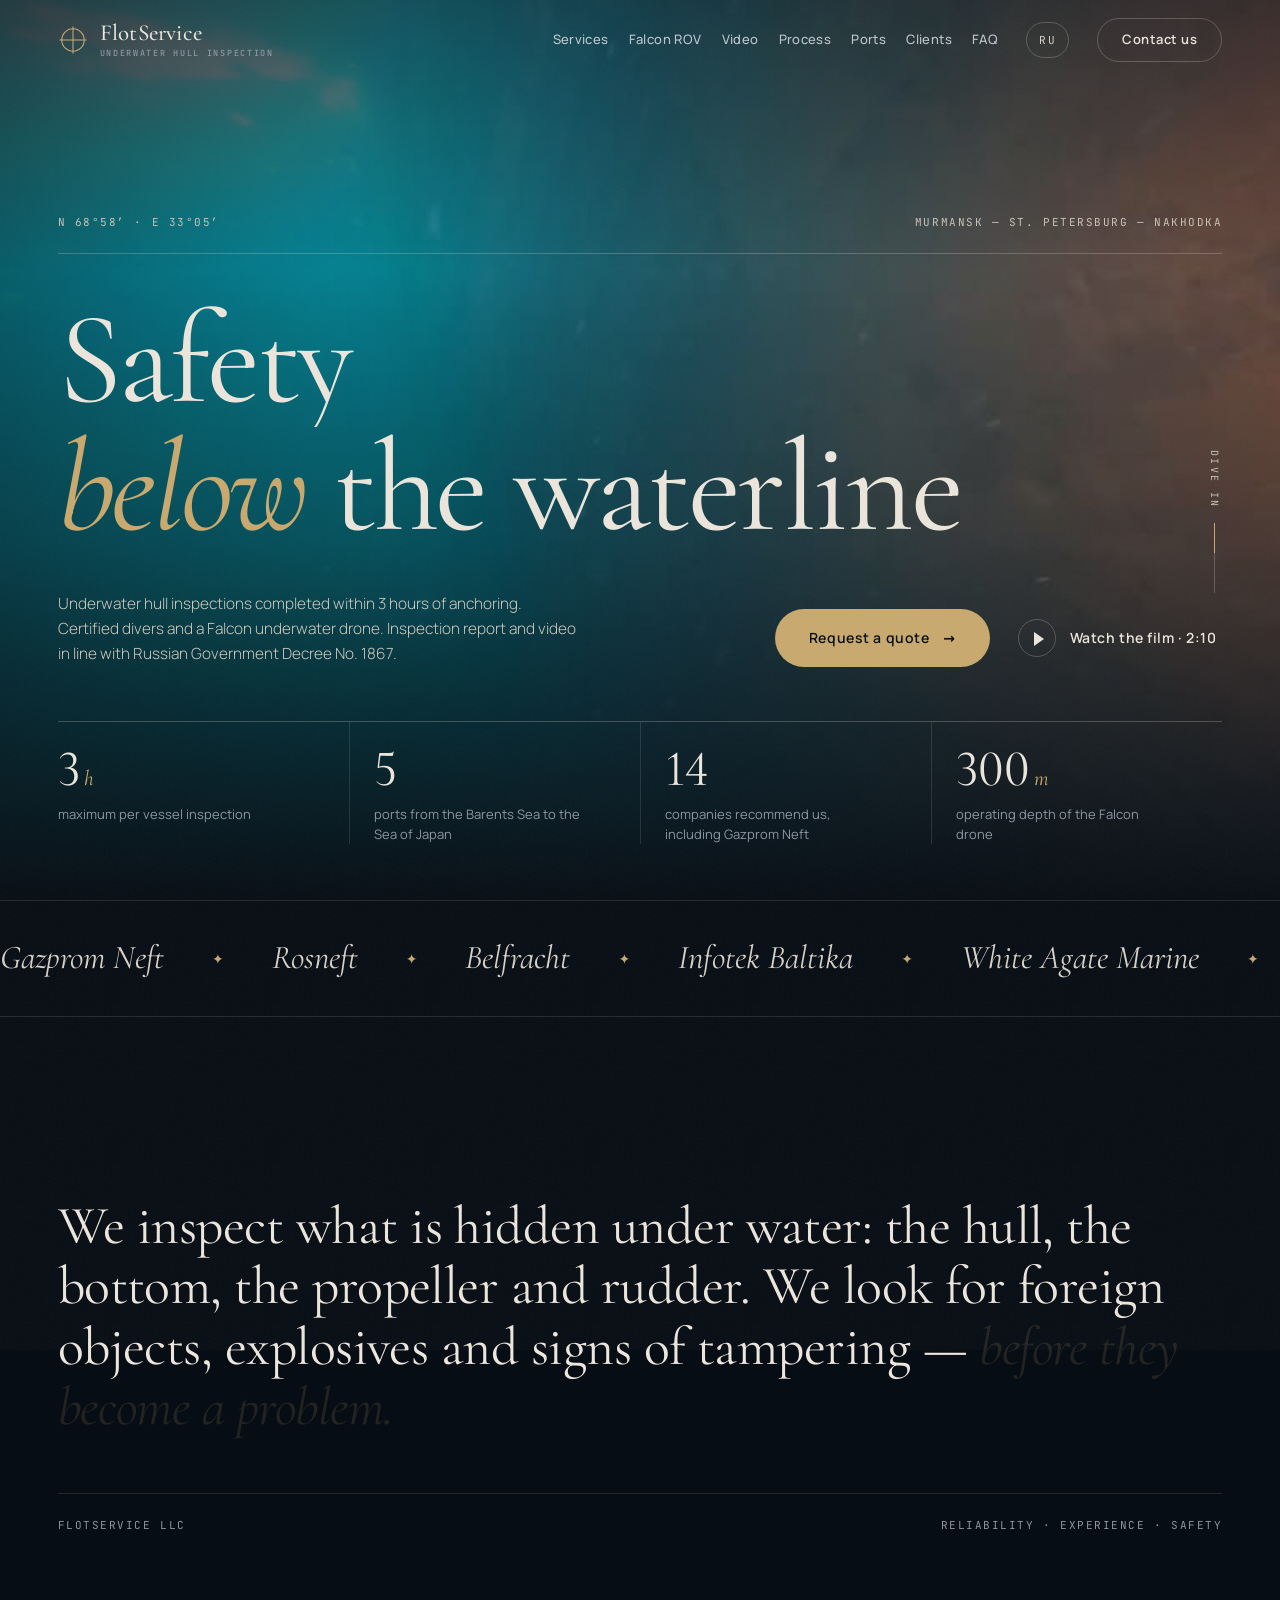
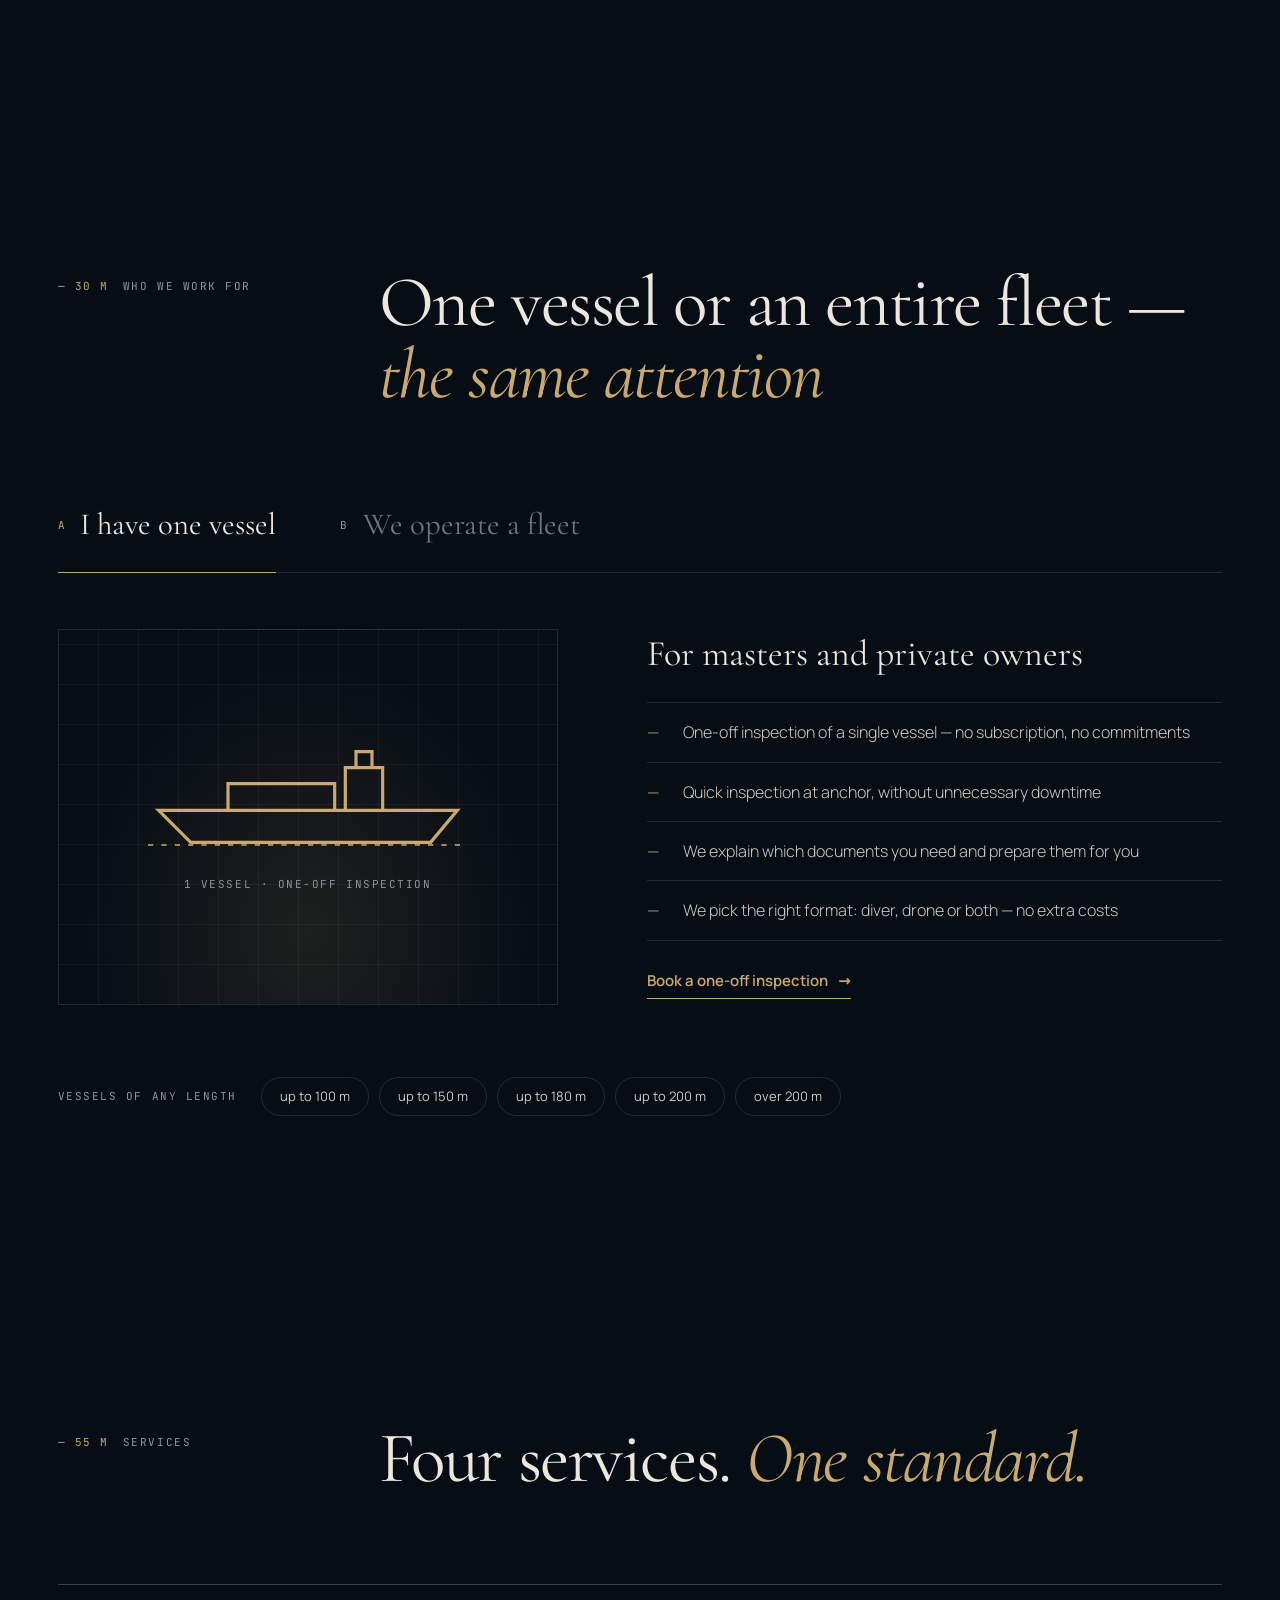
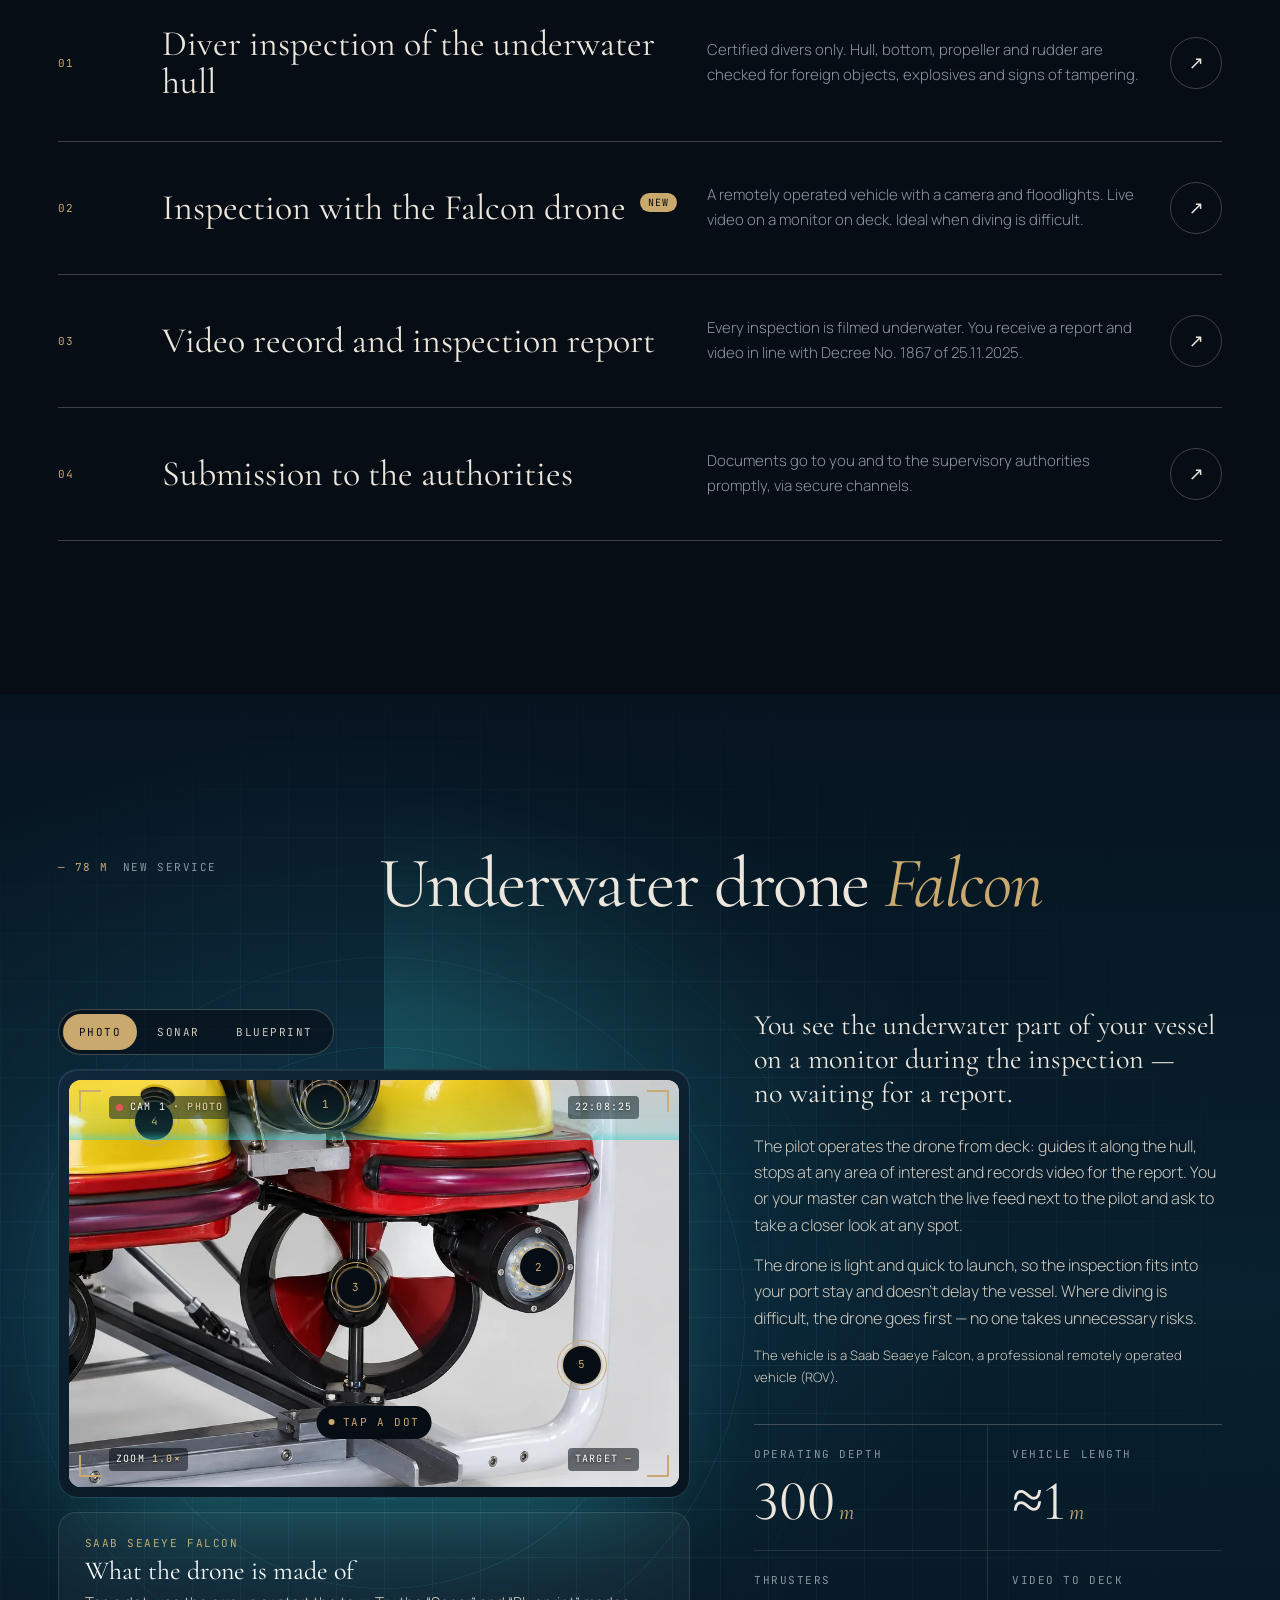
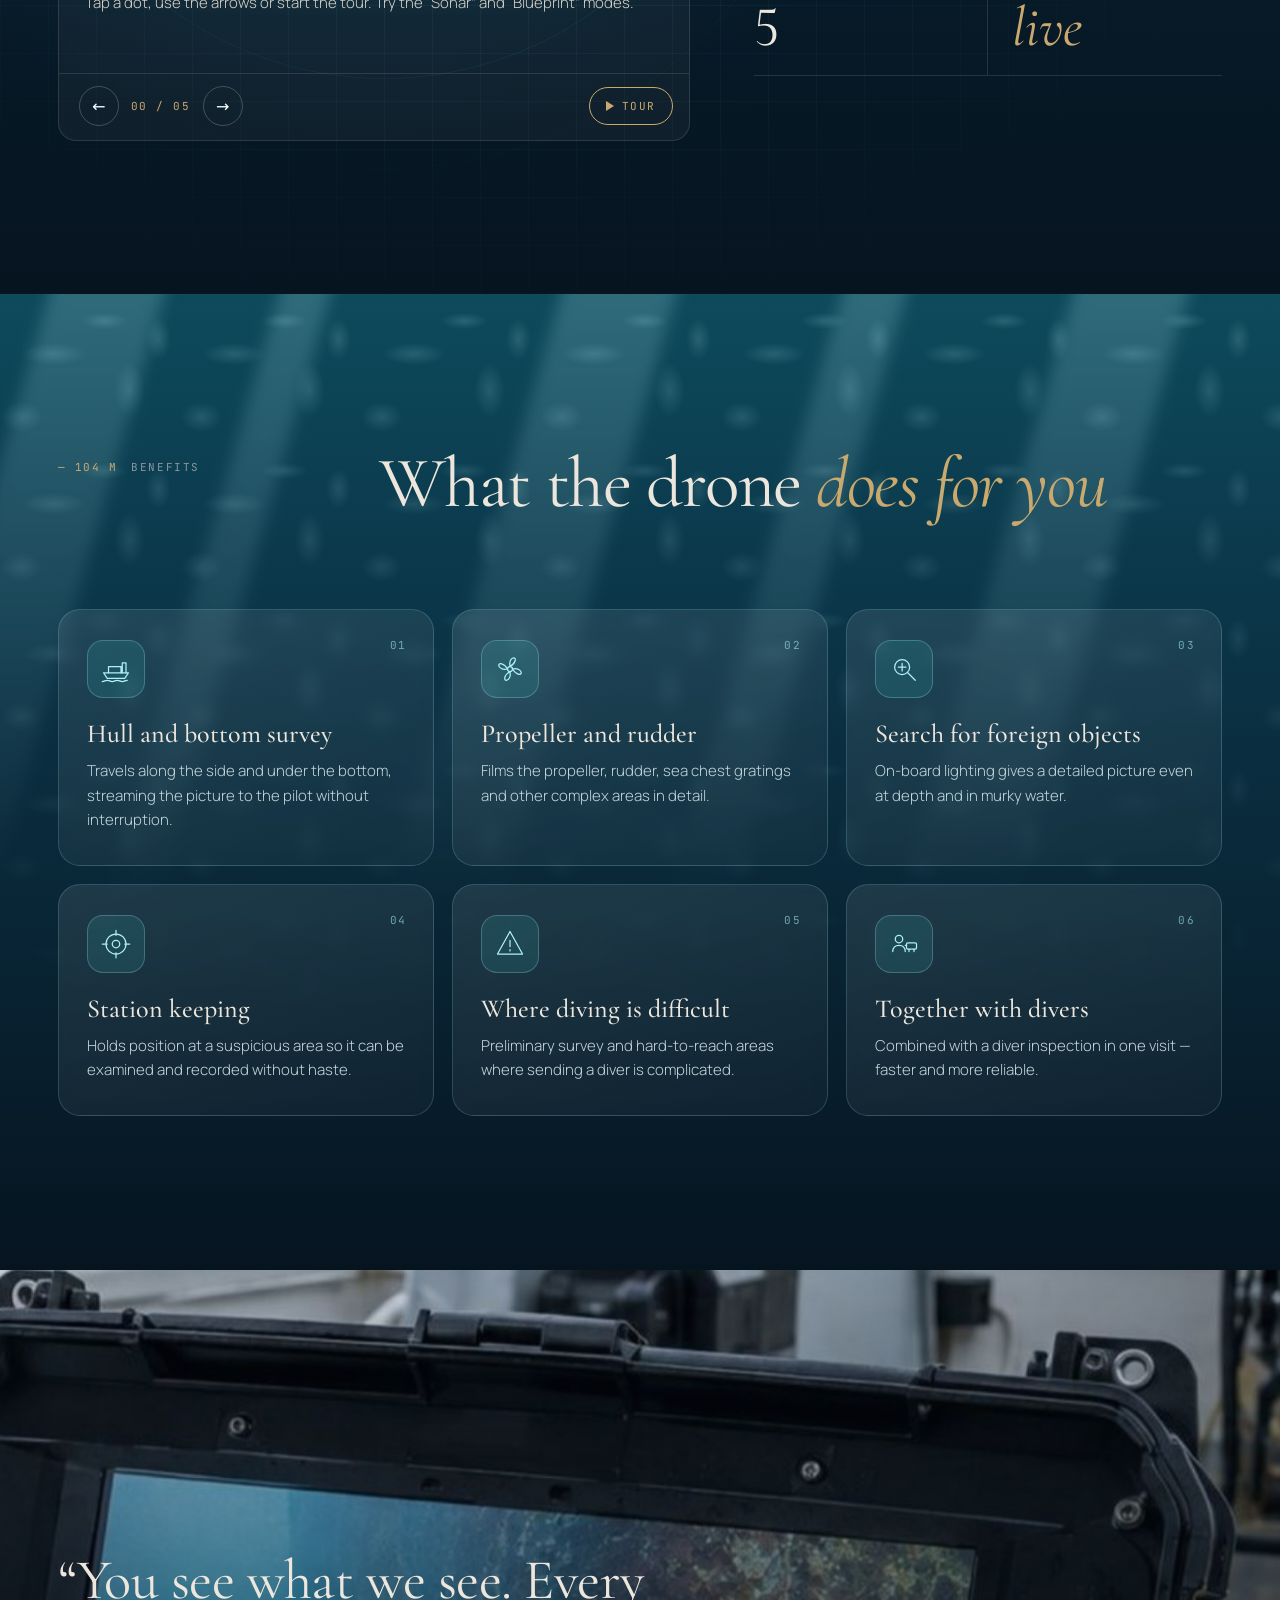
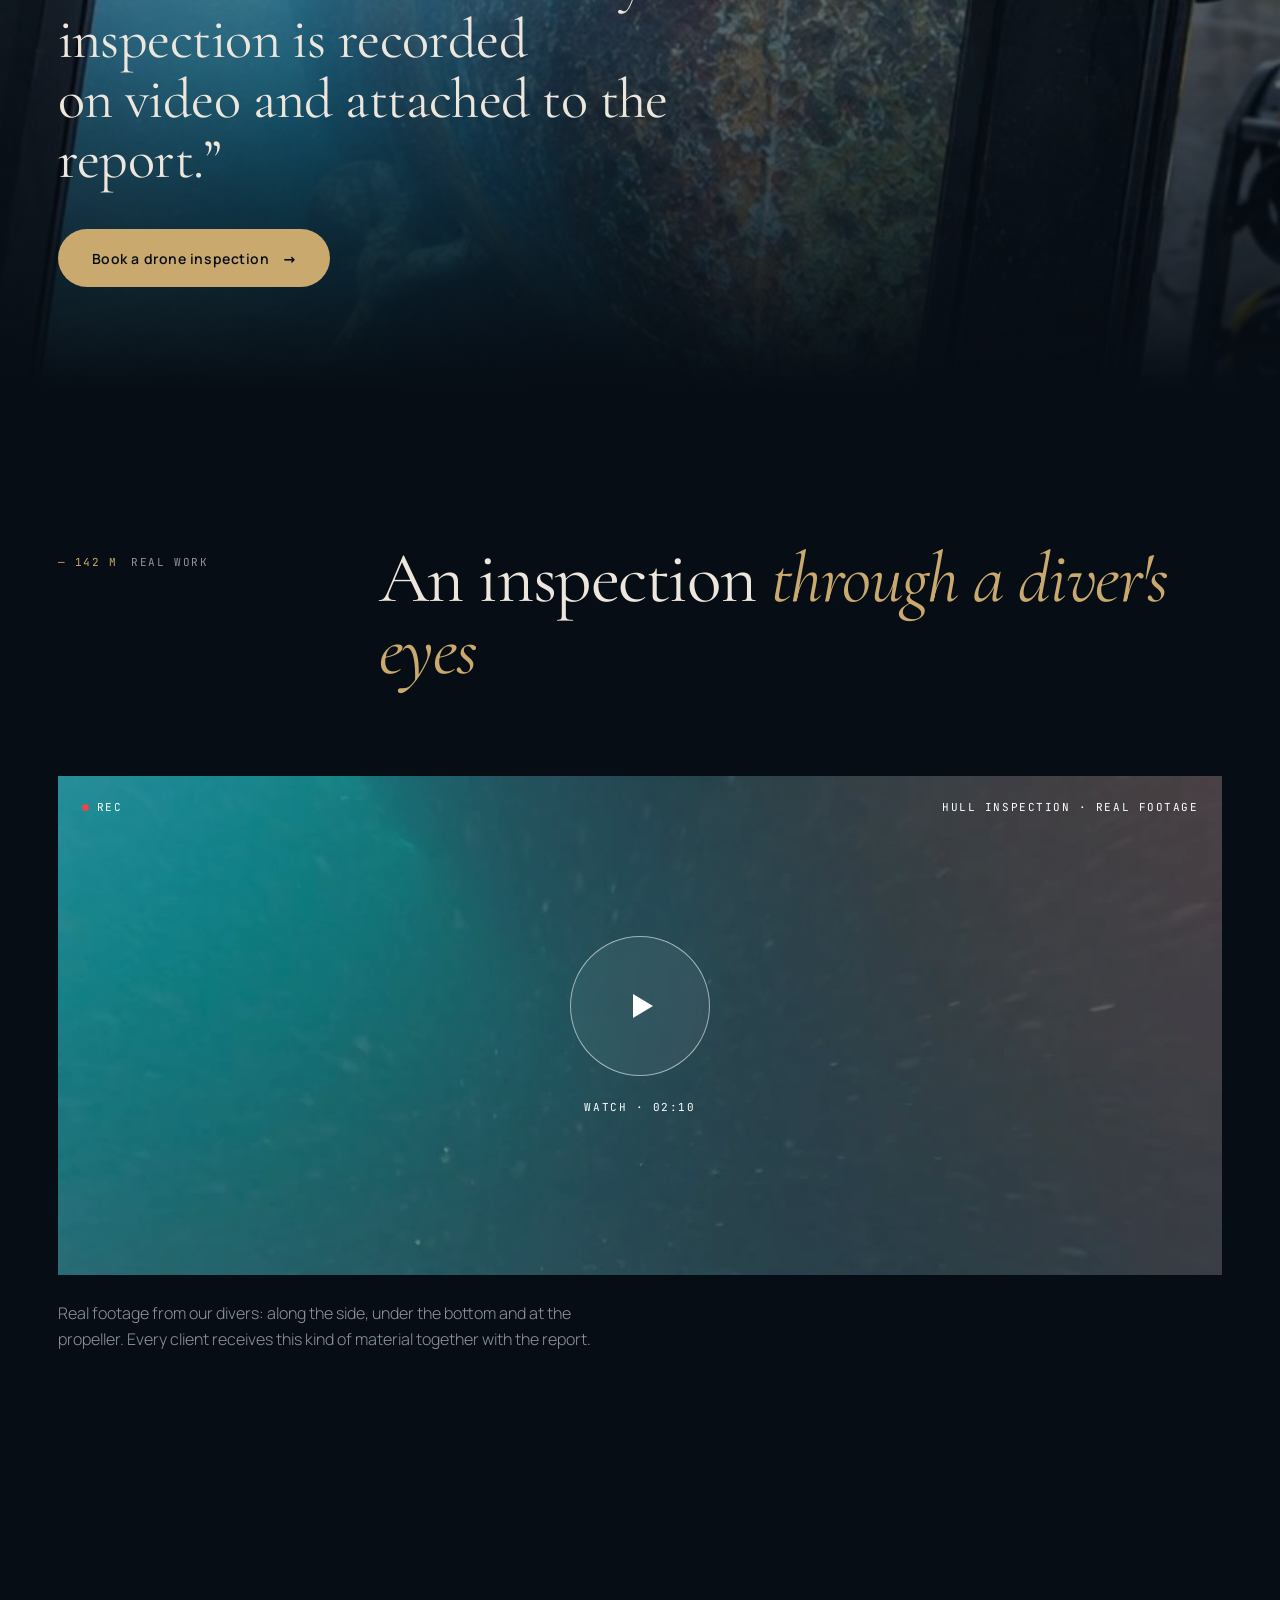
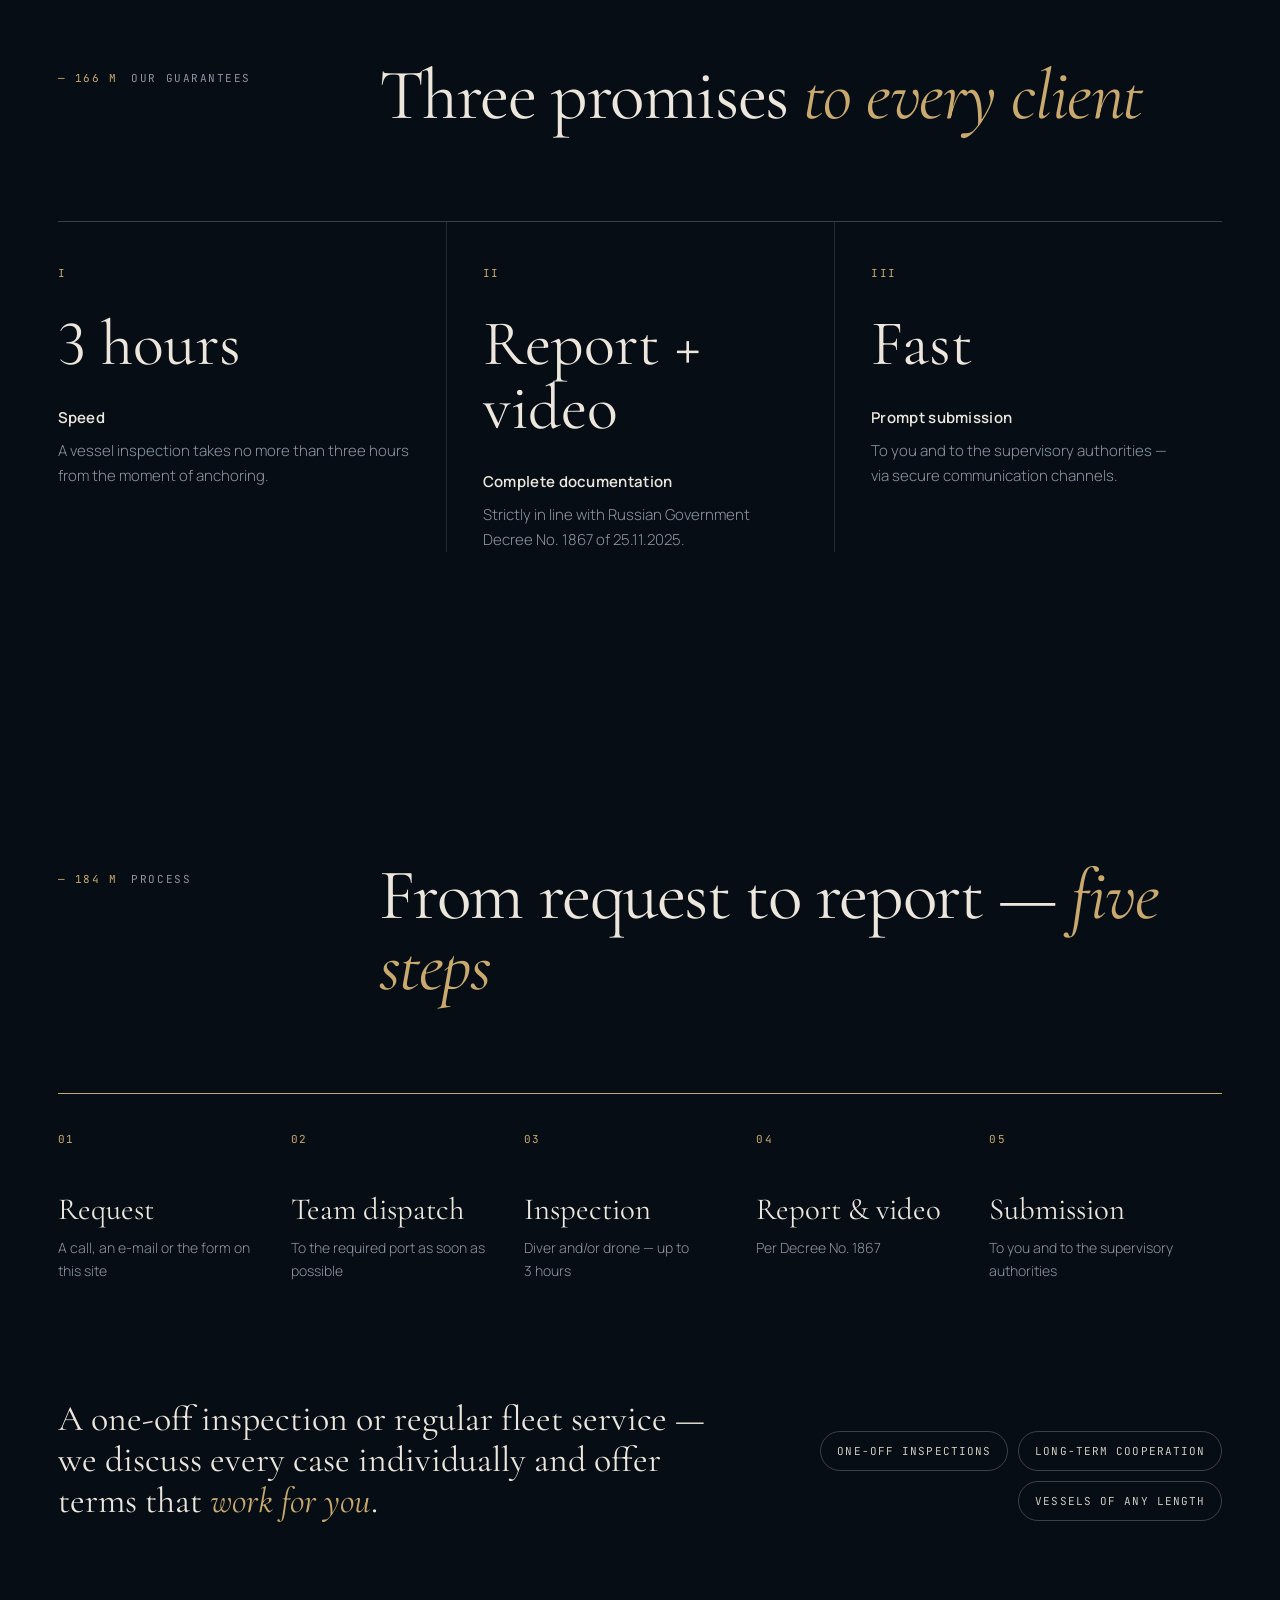
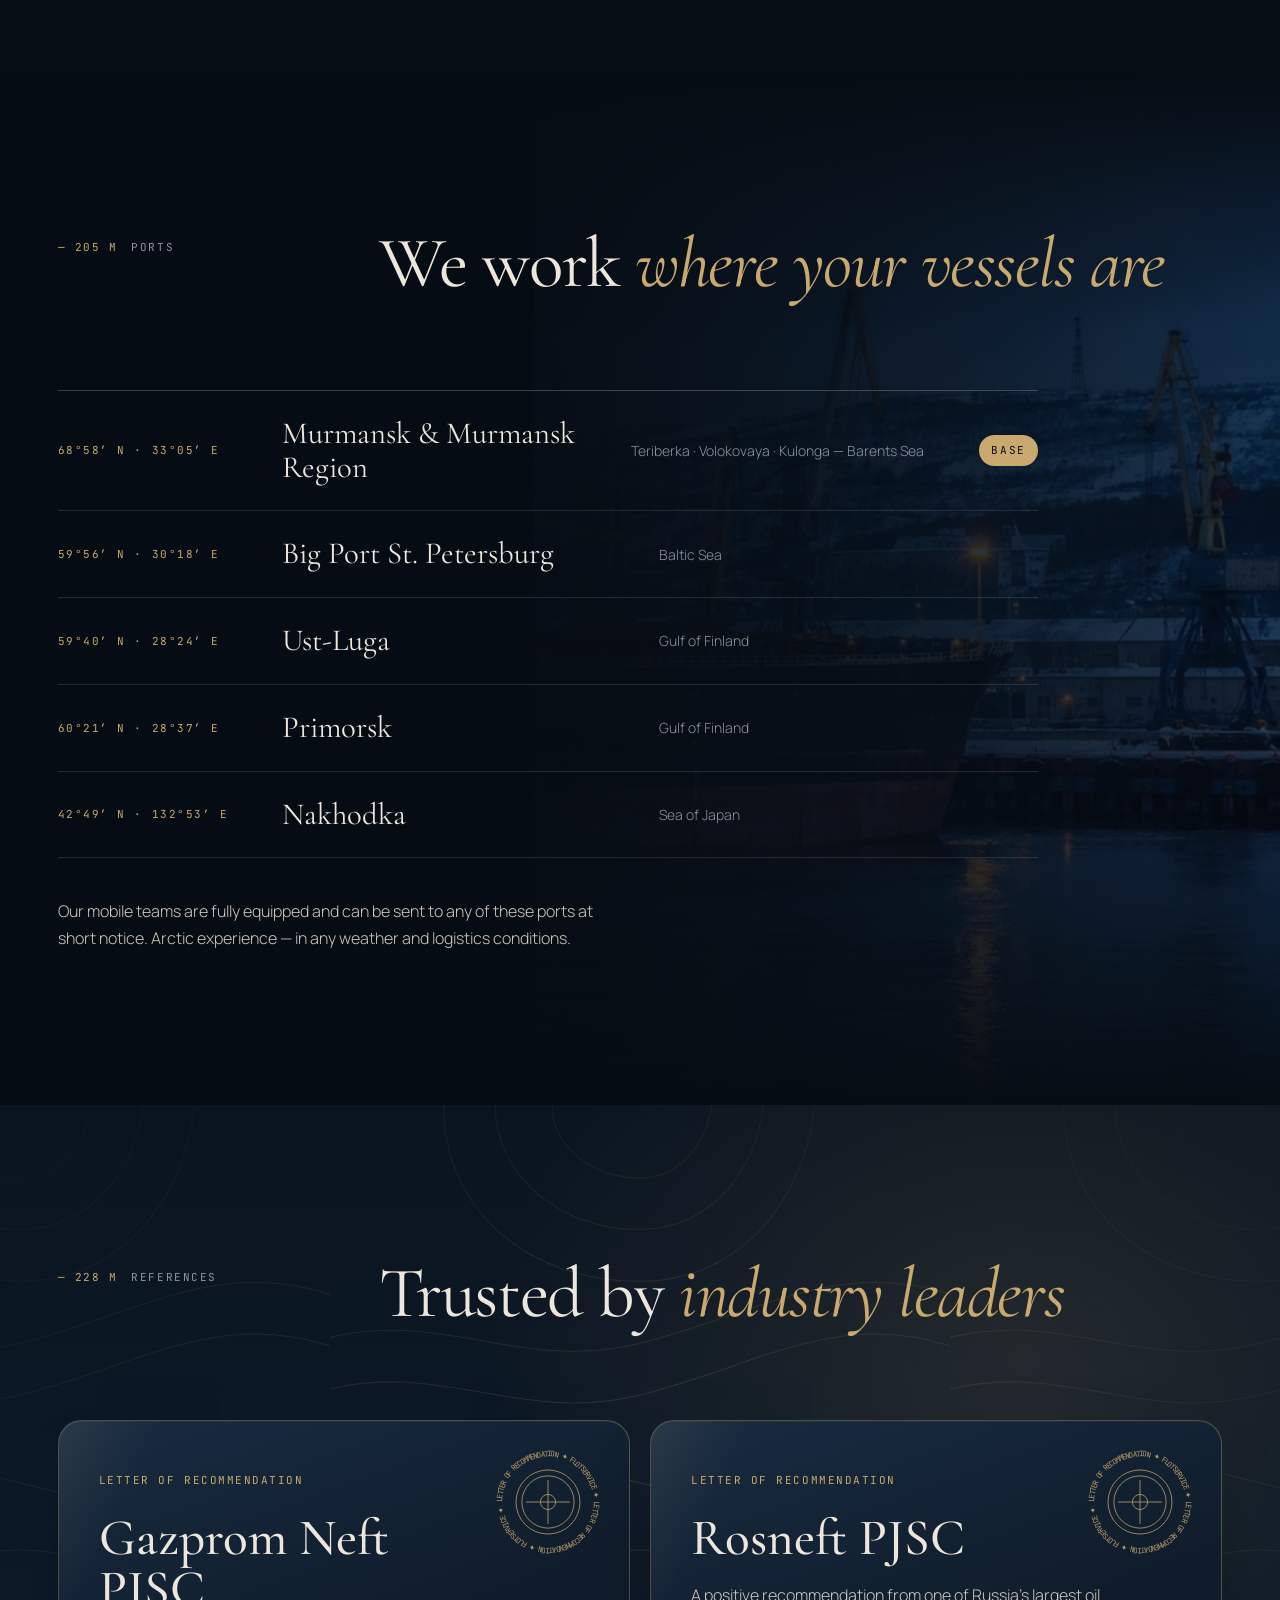
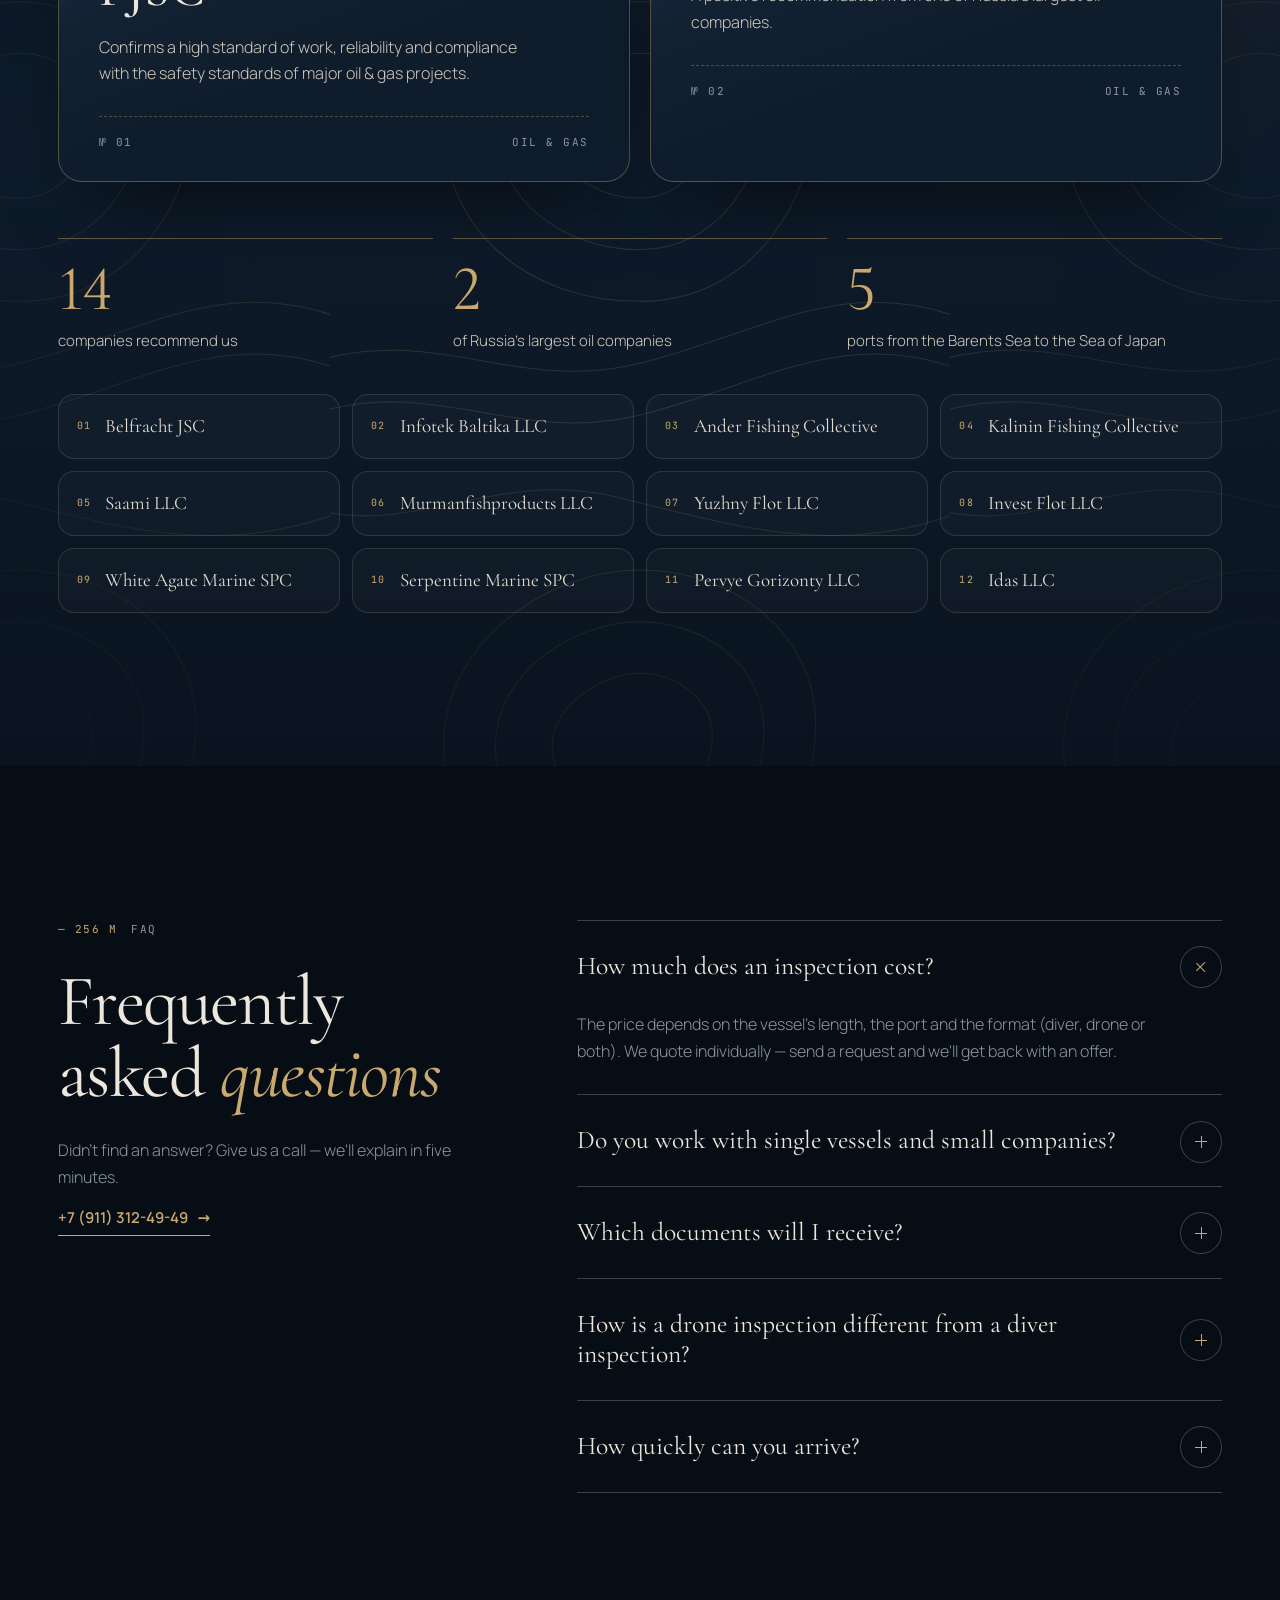
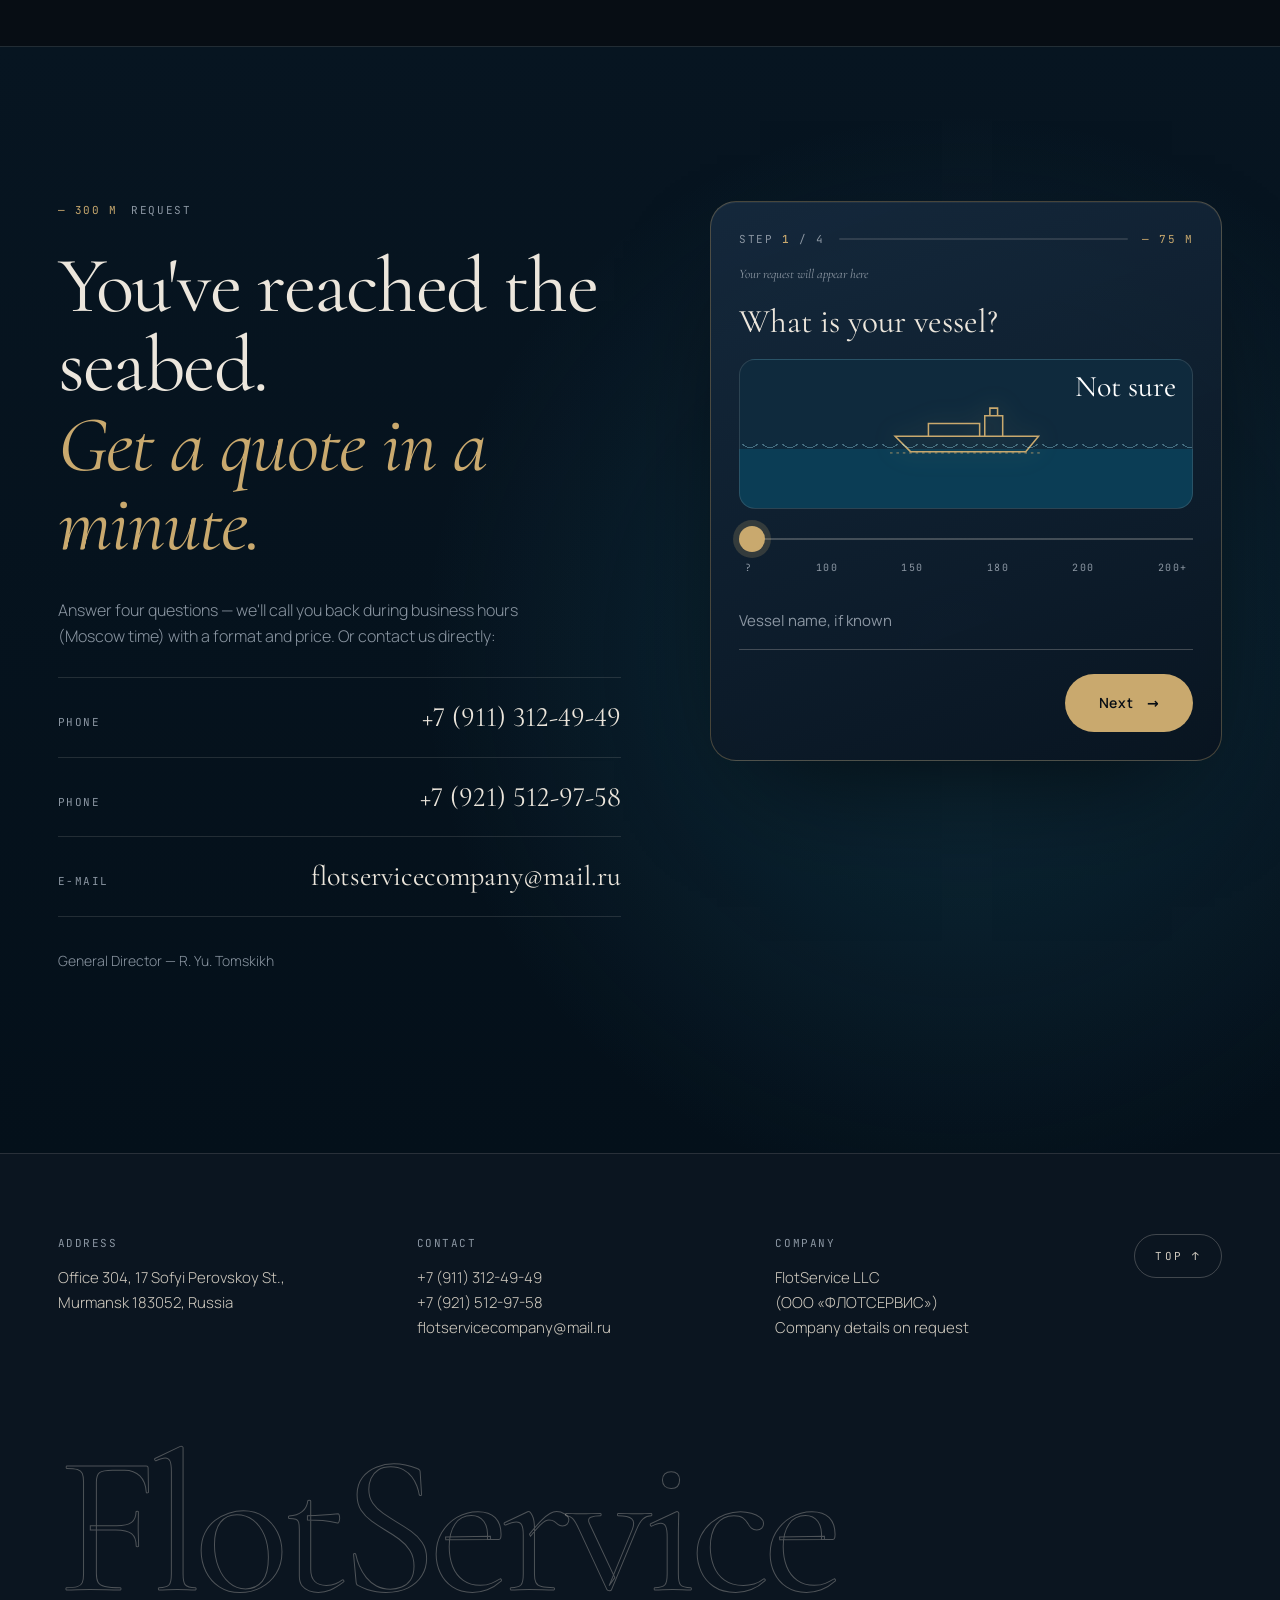
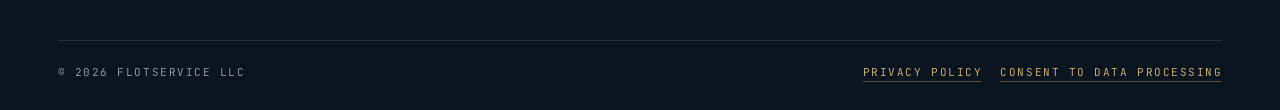
==== commit 48f87b6d: "Новые блоки: дрон-лаборатория, подводные задачи, письма, квиз, глубиномер - Шапка видна всегда, вниз" ====
--- a/en/index.html
+++ b/en/index.html
@@ -64,10 +64,20 @@
   </div>
 </header>
 
-<aside class="gauge" aria-hidden="true">
-  <span class="gauge__value"><b data-depth>000</b> m</span>
-  <div class="gauge__track"><div class="gauge__fill" id="gaugeFill"></div></div>
-  <span class="gauge__section" id="gaugeSection">surface</span>
+<aside class="gauge" aria-label="Dive depth">
+  <div class="gauge__head">
+    <span class="mono gauge__cap">Depth</span>
+    <b class="gauge__num"><span data-depth>000</span><small>m</small></b>
+    <span class="mono gauge__pa"><span id="gaugePa">1.0</span> atm</span>
+  </div>
+  <div class="gauge__scale">
+    <div class="gauge__ticks" aria-hidden="true"></div>
+    <span class="gauge__n" style="top:0.000%">0</span><span class="gauge__n" style="top:16.667%">50</span><span class="gauge__n" style="top:33.333%">100</span><span class="gauge__n" style="top:50.000%">150</span><span class="gauge__n" style="top:66.667%">200</span><span class="gauge__n" style="top:83.333%">250</span><span class="gauge__n" style="top:100.000%">300</span>
+    <div class="gauge__fill" aria-hidden="true"></div>
+    <div class="gauge__marks" id="gaugeMarks"></div>
+    <span class="gauge__ptr" aria-hidden="true"><i></i></span>
+  </div>
+  <span class="gauge__section mono" id="gaugeSection" aria-hidden="true">surface</span>
 </aside>
 
 <main id="main">
@@ -126,7 +136,7 @@
 </section>
 
 <!-- ============ WHO WE WORK FOR ============ -->
-<section class="section" id="who" data-zone="clients">
+<section class="section" id="who" data-zone="who we serve">
   <div class="wrap">
     <header class="shead">
       <p class="shead__num mono"><span class="depth-tag">— 0 m</span> Who we work for</p>
@@ -217,7 +227,8 @@
 </section>
 
 <!-- ============ FALCON ============ -->
-<section class="section light falcon" id="falcon" data-zone="falcon rov">
+<section class="section falcon" id="falcon" data-zone="falcon rov">
+  <div class="falcon__bg" aria-hidden="true"><span class="falcon__sweep"></span></div>
   <div class="wrap">
     <header class="shead">
       <p class="shead__num mono"><span class="depth-tag">— 0 m</span> New service</p>
@@ -226,27 +237,44 @@
 
     <div class="falcon__grid">
       <figure class="drone" id="drone">
-        <div class="drone__img">
-          <div class="drone__stage" id="droneStage">
-            <img src="../assets/falcon.jpg" alt="Saab Seaeye Falcon underwater drone — yellow body, white protective frame, thrusters and floodlights" width="660" height="371">
-            <span class="drone__spot" aria-hidden="true"></span>
-            <button class="hot" style="--x:66%;--y:27%" data-hot="0" aria-label="Camera"><span>1</span></button>
-            <button class="hot" style="--x:76%;--y:58%" data-hot="1" aria-label="Lights"><span>2</span></button>
-            <button class="hot" style="--x:25%;--y:46%" data-hot="2" aria-label="Thrusters"><span>3</span></button>
-            <button class="hot" style="--x:40%;--y:22%" data-hot="3" aria-label="Body and frame"><span>4</span></button>
+        <div class="drone__modes" role="radiogroup" aria-label="Image mode">
+          <button class="drone__mode is-active" data-mode="photo" role="radio" aria-checked="true">Photo</button>
+          <button class="drone__mode" data-mode="sonar" role="radio" aria-checked="false">Sonar</button>
+          <button class="drone__mode" data-mode="blueprint" role="radio" aria-checked="false">Blueprint</button>
+        </div>
+        <div class="drone__monitor" id="droneMonitor">
+          <div class="drone__img">
+            <div class="drone__stage" id="droneStage" data-mode="photo">
+              <img src="../assets/falcon-detail.webp" srcset="../assets/falcon-detail-1024.webp 1024w, ../assets/falcon-detail.webp 1536w" sizes="(max-width: 1080px) 100vw, 60vw" alt="Close-up of the Saab Seaeye Falcon underwater drone: ducted thruster, LED floodlight, camera, yellow buoyancy blocks and white frame" width="1536" height="1024">
+              <span class="drone__tint" aria-hidden="true"></span>
+              <span class="drone__spot" aria-hidden="true"></span>
+              <button class="hot" style="--x:42%;--y:6%" data-hot="0" aria-label="Camera"><span>1</span></button>
+              <button class="hot" style="--x:77%;--y:46%" data-hot="1" aria-label="Floodlight"><span>2</span></button>
+              <button class="hot" style="--x:47%;--y:51%" data-hot="2" aria-label="Thruster"><span>3</span></button>
+              <button class="hot" style="--x:14%;--y:10%" data-hot="3" aria-label="Buoyancy block"><span>4</span></button>
+              <button class="hot" style="--x:84%;--y:70%" data-hot="4" aria-label="Frame"><span>5</span></button>
+            </div>
+            <div class="hud" aria-hidden="true">
+              <span class="hud__c hud__c--tl"></span><span class="hud__c hud__c--tr"></span><span class="hud__c hud__c--bl"></span><span class="hud__c hud__c--br"></span>
+              <span class="hud__tl mono"><i class="hud__rec"></i>CAM 1 · <b id="hudMode">PHOTO</b></span>
+              <span class="hud__tr mono" id="hudClock">00:00:00</span>
+              <span class="hud__bl mono">ZOOM <b id="hudZoom">1.0×</b></span>
+              <span class="hud__br mono">TARGET <b id="hudTarget">—</b></span>
+              <span class="hud__scan"></span>
+            </div>
+            <span class="drone__hint mono" id="droneHint" aria-hidden="true">Tap a dot</span>
+            <button class="drone__reset mono" id="droneReset" hidden>Full view <span aria-hidden="true">↺</span></button>
           </div>
-          <span class="drone__hint mono" id="droneHint" aria-hidden="true">Tap a dot</span>
-          <button class="drone__reset mono" id="droneReset" hidden>Full view <span aria-hidden="true">↺</span></button>
         </div>
         <figcaption class="drone__tip">
           <div class="drone__body" id="droneTip" aria-live="polite">
             <span class="mono">Saab Seaeye Falcon</span>
             <b>What the drone is made of</b>
-            <span>Tap a dot on the photo, use the arrows or start the tour.</span>
+            <span>Tap a dot, use the arrows or start the tour. Try the “Sonar” and “Blueprint” modes.</span>
           </div>
           <div class="drone__ctrl">
             <button class="drone__arrow" id="dronePrev" aria-label="Previous part">←</button>
-            <span class="drone__count mono" id="droneCount">00 / 04</span>
+            <span class="drone__count mono" id="droneCount">00 / 05</span>
             <button class="drone__arrow" id="droneNext" aria-label="Next part">→</button>
             <button class="drone__tour mono" id="droneTour" aria-pressed="false"><span class="drone__tour-ico" aria-hidden="true"></span><span class="drone__tour-txt">Tour</span></button>
             <span class="drone__bar" aria-hidden="true"><i id="droneBar"></i></span>
@@ -259,23 +287,27 @@
         <p>The pilot operates the drone from deck: guides it along the hull, stops at any area of&nbsp;interest and records video for the report. You or your master can watch the live feed next to the pilot and ask to take a&nbsp;closer look at any spot.</p>
         <p>The drone is light and quick to launch, so the inspection fits into your port stay and doesn't delay the vessel. Where diving is difficult, the drone goes first — no&nbsp;one takes unnecessary risks.</p>
         <p class="falcon__model">The vehicle is a&nbsp;Saab Seaeye Falcon, a&nbsp;professional remotely operated vehicle (ROV).</p>
-        <dl class="specs">
-          <div><dt class="mono">Operating depth</dt><dd>300<small>m</small></dd></div>
-          <div><dt class="mono">Vehicle length</dt><dd>≈1<small>m</small></dd></div>
-          <div><dt class="mono">Thrusters</dt><dd>5</dd></div>
-          <div><dt class="mono">Video to deck</dt><dd><em>live</em></dd></div>
-        </dl>
+        <dl class="specs"><div><dt class="mono">Operating depth</dt><dd>300<small>m</small></dd></div><div><dt class="mono">Vehicle length</dt><dd>≈1<small>m</small></dd></div><div><dt class="mono">Thrusters</dt><dd>5</dd></div><div><dt class="mono">Video to deck</dt><dd><em>live</em></dd></div></dl>
       </div>
     </div>
-
-    <h3 class="h3">What the drone does for you</h3>
+  </div>
+</section>
+
+<!-- ============ ЧТО ДРОН ДЕЛАЕТ ДЛЯ ВАС ============ -->
+<section class="section tasks-sec" id="tasks" data-zone="drone tasks">
+  <div class="tasks-sec__bg" aria-hidden="true"><i></i><i></i><i></i><i></i><i></i></div>
+  <div class="wrap">
+    <header class="shead">
+      <p class="shead__num mono"><span class="depth-tag">— 0 m</span> Benefits</p>
+      <h2 class="h2">What the drone <em>does for you</em></h2>
+    </header>
     <div class="tasks">
-      <div class="task"><span class="mono">01</span><h4>Hull and bottom survey</h4><p>Travels along the side and under the bottom, streaming the picture to the pilot without interruption.</p></div>
-      <div class="task"><span class="mono">02</span><h4>Propeller and rudder</h4><p>Films the propeller, rudder, sea chest gratings and other complex areas in detail.</p></div>
-      <div class="task"><span class="mono">03</span><h4>Search for foreign objects</h4><p>On-board lighting gives a&nbsp;detailed picture even at depth and in&nbsp;murky water.</p></div>
-      <div class="task"><span class="mono">04</span><h4>Station keeping</h4><p>Holds position at a&nbsp;suspicious area so it can be examined and recorded without haste.</p></div>
-      <div class="task"><span class="mono">05</span><h4>Where diving is difficult</h4><p>Preliminary survey and hard-to-reach areas where sending a&nbsp;diver is complicated.</p></div>
-      <div class="task"><span class="mono">06</span><h4>Together with divers</h4><p>Combined with a&nbsp;diver inspection in&nbsp;one visit — faster and more reliable.</p></div>
+      <article class="task"><span class="task__ico"><svg viewBox="0 0 48 48" aria-hidden="true"><path d="M4 30h40l-6 9H10z"/><path d="M12 30V20h20v10M34 30V14h6v16"/><path d="M2 44c4 0 4-2 8-2s4 2 8 2 4-2 8-2 4 2 8 2 4-2 8-2"/></svg></span><span class="task__n mono">01</span><h3>Hull and bottom survey</h3><p>Travels along the side and under the bottom, streaming the picture to the pilot without interruption.</p></article>
+      <article class="task"><span class="task__ico"><svg viewBox="0 0 48 48" aria-hidden="true"><circle cx="24" cy="24" r="4"/><path d="M24 20c-2-8 2-14 6-14s4 8-6 14zM28 24c8-2 14 2 14 6s-8 4-14-6zM24 28c2 8-2 14-6 14s-4-8 6-14zM20 24c-8 2-14-2-14-6s8-4 14 6z"/></svg></span><span class="task__n mono">02</span><h3>Propeller and rudder</h3><p>Films the propeller, rudder, sea chest gratings and other complex areas in detail.</p></article>
+      <article class="task"><span class="task__ico"><svg viewBox="0 0 48 48" aria-hidden="true"><circle cx="21" cy="21" r="12"/><path d="M30 30l12 12"/><path d="M15 21h12M21 15v12"/></svg></span><span class="task__n mono">03</span><h3>Search for foreign objects</h3><p>On-board lighting gives a&nbsp;detailed picture even at depth and in&nbsp;murky water.</p></article>
+      <article class="task"><span class="task__ico"><svg viewBox="0 0 48 48" aria-hidden="true"><circle cx="24" cy="24" r="16"/><circle cx="24" cy="24" r="6"/><path d="M24 2v8M24 38v8M2 24h8M38 24h8"/></svg></span><span class="task__n mono">04</span><h3>Station keeping</h3><p>Holds position at a&nbsp;suspicious area so it can be examined and recorded without haste.</p></article>
+      <article class="task"><span class="task__ico"><svg viewBox="0 0 48 48" aria-hidden="true"><path d="M24 4l20 36H4z"/><path d="M24 18v10M24 33v2"/></svg></span><span class="task__n mono">05</span><h3>Where diving is difficult</h3><p>Preliminary survey and hard-to-reach areas where sending a&nbsp;diver is complicated.</p></article>
+      <article class="task"><span class="task__ico"><svg viewBox="0 0 48 48" aria-hidden="true"><circle cx="16" cy="16" r="6"/><path d="M6 36c0-6 4-10 10-10s10 4 10 10"/><rect x="28" y="22" width="16" height="10" rx="2"/><path d="M32 32v4M40 32v4M26 26h2"/></svg></span><span class="task__n mono">06</span><h3>Together with divers</h3><p>Combined with a&nbsp;diver inspection in&nbsp;one visit — faster and more reliable.</p></article>
     </div>
   </div>
 </section>
@@ -367,21 +399,41 @@
 </section>
 
 <!-- ============ CLIENTS ============ -->
-<section class="section light" id="clients" data-zone="references">
+<section class="section clients" id="clients" data-zone="references">
+  <div class="clients__bg" aria-hidden="true"></div>
   <div class="wrap">
     <header class="shead">
       <p class="shead__num mono"><span class="depth-tag">— 0 m</span> References</p>
       <h2 class="h2">Trusted by <em>industry leaders</em></h2>
     </header>
     <div class="majors">
-      <div class="major"><span class="mono">Letter of recommendation</span><b>Gazprom Neft PJSC</b><p>Confirms a&nbsp;high standard of work, reliability and compliance with the safety standards of major oil &amp;&nbsp;gas projects.</p></div>
-      <div class="major"><span class="mono">Letter of recommendation</span><b>Rosneft PJSC</b><p>A&nbsp;positive recommendation from one of Russia's largest oil companies.</p></div>
-    </div>
-    <ul class="logos">
-      <li>Belfracht JSC</li><li>Infotek Baltika LLC</li><li>Ander Fishing Collective</li><li>Kalinin Fishing Collective</li>
-      <li>Saami LLC</li><li>Murmanfishproducts LLC</li><li>Yuzhny Flot LLC</li><li>Invest Flot LLC</li>
-      <li>White Agate Marine SPC</li><li>Serpentine Marine SPC</li><li>Pervye Gorizonty LLC</li><li>Idas LLC</li>
-    </ul>
+      <article class="letter">
+        <div class="letter__seal"><svg class="seal" viewBox="0 0 140 140" aria-hidden="true">
+            <defs><path id="seal0" d="M70,70 m-54,0 a54,54 0 1,1 108,0 a54,54 0 1,1 -108,0"/></defs>
+            <g class="seal__ring"><text><textPath href="#seal0" textLength="336">LETTER OF RECOMMENDATION ✦ FLOTSERVICE ✦ LETTER OF RECOMMENDATION ✦ FLOTSERVICE ✦ </textPath></text></g>
+            <circle cx="70" cy="70" r="38"/><circle cx="70" cy="70" r="31"/>
+            <path d="M70 44v52M44 70h52"/><circle cx="70" cy="70" r="9"/>
+          </svg></div>
+        <span class="mono letter__kind">Letter of recommendation</span>
+        <b>Gazprom Neft PJSC</b>
+        <p>Confirms a&nbsp;high standard of work, reliability and compliance with the safety standards of major oil &amp;&nbsp;gas projects.</p>
+        <span class="letter__foot mono"><span>№ 01</span><span>Oil &amp; gas</span></span>
+      </article>
+      <article class="letter">
+        <div class="letter__seal"><svg class="seal" viewBox="0 0 140 140" aria-hidden="true">
+            <defs><path id="seal1" d="M70,70 m-54,0 a54,54 0 1,1 108,0 a54,54 0 1,1 -108,0"/></defs>
+            <g class="seal__ring"><text><textPath href="#seal1" textLength="336">LETTER OF RECOMMENDATION ✦ FLOTSERVICE ✦ LETTER OF RECOMMENDATION ✦ FLOTSERVICE ✦ </textPath></text></g>
+            <circle cx="70" cy="70" r="38"/><circle cx="70" cy="70" r="31"/>
+            <path d="M70 44v52M44 70h52"/><circle cx="70" cy="70" r="9"/>
+          </svg></div>
+        <span class="mono letter__kind">Letter of recommendation</span>
+        <b>Rosneft PJSC</b>
+        <p>A&nbsp;positive recommendation from one of Russia's largest oil companies.</p>
+        <span class="letter__foot mono"><span>№ 02</span><span>Oil &amp; gas</span></span>
+      </article>
+    </div>
+    <div class="clients__stats"><div><b>14</b><span>companies recommend us</span></div><div><b>2</b><span>of Russia's largest oil companies</span></div><div><b>5</b><span>ports from the Barents Sea to the Sea of&nbsp;Japan</span></div></div>
+    <ul class="logos"><li><i class="mono">01</i><span>Belfracht JSC</span></li><li><i class="mono">02</i><span>Infotek Baltika LLC</span></li><li><i class="mono">03</i><span>Ander Fishing Collective</span></li><li><i class="mono">04</i><span>Kalinin Fishing Collective</span></li><li><i class="mono">05</i><span>Saami LLC</span></li><li><i class="mono">06</i><span>Murmanfishproducts LLC</span></li><li><i class="mono">07</i><span>Yuzhny Flot LLC</span></li><li><i class="mono">08</i><span>Invest Flot LLC</span></li><li><i class="mono">09</i><span>White Agate Marine SPC</span></li><li><i class="mono">10</i><span>Serpentine Marine SPC</span></li><li><i class="mono">11</i><span>Pervye Gorizonty LLC</span></li><li><i class="mono">12</i><span>Idas LLC</span></li></ul>
   </div>
 </section>
 
@@ -406,50 +458,83 @@
 
 <!-- ============ CONTACT ============ -->
 <section class="section contact" id="contact" data-zone="seabed · 300 m">
+  <div class="contact__bg" aria-hidden="true"><i></i><i></i><i></i></div>
   <div class="wrap contact__in">
     <div class="contact__l">
       <p class="shead__num mono"><span class="depth-tag depth-tag--fixed">— 300 m</span> Request</p>
-      <h2 class="h2 h2--xl">You've reached the seabed.<br><em>Let's talk about your vessel.</em></h2>
-      <p class="muted">Fill in the form — we'll call you back during business hours (Moscow time) and suggest an inspection format. Or contact us directly:</p>
-      <ul class="contacts">
-        <li><span class="mono">Phone</span><a href="tel:+79113124949">+7 (911) 312-49-49</a></li>
-        <li><span class="mono">Phone</span><a href="tel:+79215129758">+7 (921) 512-97-58</a></li>
-        <li><span class="mono">E-mail</span><a href="mailto:flotservicecompany@mail.ru">flotservicecompany@mail.ru</a></li>
-      </ul>
+      <h2 class="h2 h2--xl">You've reached the seabed.<br><em>Get a quote in a minute.</em></h2>
+      <p class="muted">Answer four questions — we'll call you back during business hours (Moscow time) with a&nbsp;format and price. Or contact us directly:</p>
+      <ul class="contacts"><li><span class="mono">Phone</span><a href="tel:+79113124949">+7 (911) 312-49-49</a></li><li><span class="mono">Phone</span><a href="tel:+79215129758">+7 (921) 512-97-58</a></li><li><span class="mono">E-mail</span><a href="mailto:flotservicecompany@mail.ru">flotservicecompany@mail.ru</a></li></ul>
       <p class="muted small">General Director — R.&nbsp;Yu.&nbsp;Tomskikh</p>
     </div>
 
-    <form class="form" id="form" novalidate>
-      <div class="form__row">
-        <label class="field"><input name="name" autocomplete="name" placeholder=" "><span>Your name</span></label>
-        <label class="field"><input name="phone" type="tel" inputmode="tel" autocomplete="tel" placeholder=" " required><span>Phone (with country code) *</span></label>
+    <form class="form quiz" id="form" novalidate>
+      <label class="hp" aria-hidden="true">Leave this field empty<input type="text" name="website" tabindex="-1" autocomplete="off"></label>
+      <div class="quiz__top">
+        <div class="quiz__progress">
+          <span class="mono quiz__label">Step <b id="quizNum">1</b> / 4</span>
+          <span class="quiz__bar"><i id="quizBar"></i></span>
+          <span class="mono quiz__depth" id="quizDepth">— 75 m</span>
+        </div>
+        <div class="quiz__summary" id="quizSummary" aria-live="polite" data-empty="Your request will appear here"></div>
       </div>
-      <div class="form__row">
+
+      <fieldset class="quiz__step is-active" data-step="1">
+        <legend class="quiz__q">What is your vessel?</legend>
+        <div class="ship-meter">
+          <div class="ship-meter__sea" aria-hidden="true"><svg class="ship-meter__ship" viewBox="0 0 120 40"><use href="#ship"/></svg></div>
+          <output class="ship-meter__val" id="lenVal" for="lenRange">Not sure</output>
+        </div>
+        <input class="ship-meter__range" type="range" min="0" max="5" step="1" value="0" id="lenRange" aria-label="Vessel length" data-labels="Not sure|up to 100 m|up to 150 m|up to 180 m|up to 200 m|over 200 m">
+        <div class="ship-meter__ticks mono" aria-hidden="true"><span>?</span><span>100</span><span>150</span><span>180</span><span>200</span><span>200+</span></div>
+        <input type="hidden" name="length" id="lenInput" value="Not sure">
+        <label class="field"><input name="vessel" placeholder=" "><span>Vessel name, if known</span></label>
+        <div class="quiz__nav"><button type="button" class="btn btn--brass quiz__next">Next <span class="arr" aria-hidden="true">→</span></button></div>
+      </fieldset>
+
+      <fieldset class="quiz__step" data-step="2">
+        <legend class="quiz__q">Where is the vessel?</legend>
+        <div class="opts opts--ports">
+          <label class="opt opt--port"><input type="radio" name="port" value="Murmansk &amp; region"><span><b>Murmansk &amp; region</b><i class="mono">68°58′ N</i></span></label>
+          <label class="opt opt--port"><input type="radio" name="port" value="St. Petersburg"><span><b>St. Petersburg</b><i class="mono">59°56′ N</i></span></label>
+          <label class="opt opt--port"><input type="radio" name="port" value="Ust-Luga"><span><b>Ust-Luga</b><i class="mono">59°40′ N</i></span></label>
+          <label class="opt opt--port"><input type="radio" name="port" value="Primorsk"><span><b>Primorsk</b><i class="mono">60°21′ N</i></span></label>
+          <label class="opt opt--port"><input type="radio" name="port" value="Nakhodka"><span><b>Nakhodka</b><i class="mono">42°49′ N</i></span></label>
+          <label class="opt opt--port"><input type="radio" name="port" value="Other"><span><b>Other</b><i class="mono">on request</i></span></label>
+        </div>
+        <div class="quiz__nav"><button type="button" class="btn btn--line quiz__back">← Back</button><button type="button" class="btn btn--brass quiz__next">Next <span class="arr" aria-hidden="true">→</span></button></div>
+      </fieldset>
+
+      <fieldset class="quiz__step" data-step="3">
+        <legend class="quiz__q">How do we inspect?</legend>
+        <div class="opts opts--formats">
+          <label class="opt opt--format"><input type="radio" name="format" value="Diver" checked><span><svg viewBox="0 0 48 48" aria-hidden="true"><circle cx="24" cy="14" r="8"/><path d="M16 14h16"/><path d="M12 42c2-9 6-13 12-13s10 4 12 13"/><path d="M34 8c4 2 6 6 6 10"/></svg><b>Diver</b><small>Hands-on inspection by a&nbsp;certified diver</small></span></label>
+          <label class="opt opt--format"><input type="radio" name="format" value="Falcon drone"><span><svg viewBox="0 0 48 48" aria-hidden="true"><rect x="8" y="14" width="32" height="18" rx="4"/><circle cx="30" cy="23" r="5"/><path d="M8 19H4M8 27H4M40 19h4M40 27h4M15 32v6M33 32v6"/></svg><b>Falcon drone</b><small>Live video on&nbsp;a&nbsp;monitor on deck</small></span></label>
+          <label class="opt opt--format"><input type="radio" name="format" value="Diver + drone"><span><svg viewBox="0 0 48 48" aria-hidden="true"><circle cx="14" cy="14" r="6"/><path d="M6 32c1-6 4-9 8-9s7 3 8 9"/><rect x="26" y="18" width="18" height="12" rx="3"/><circle cx="38" cy="24" r="3"/></svg><b>Both</b><small>The most complete inspection in&nbsp;one visit</small></span></label>
+          <label class="opt opt--format"><input type="radio" name="format" value="Please advise"><span><svg viewBox="0 0 48 48" aria-hidden="true"><circle cx="24" cy="24" r="18"/><path d="M18 19a6 6 0 1 1 8 5.6c-1.4.6-2 1.6-2 3V30M24 35v1"/></svg><b>Please advise</b><small>We'll pick the right format</small></span></label>
+        </div>
+        <div class="quiz__nav"><button type="button" class="btn btn--line quiz__back">← Back</button><button type="button" class="btn btn--brass quiz__next">Next <span class="arr" aria-hidden="true">→</span></button></div>
+      </fieldset>
+
+      <fieldset class="quiz__step" data-step="4">
+        <legend class="quiz__q">Where should we send the quote?</legend>
+        <div class="form__row">
+          <label class="field"><input name="name" autocomplete="name" placeholder=" "><span>Your name</span></label>
+          <label class="field"><input name="phone" type="tel" inputmode="tel" autocomplete="tel" placeholder=" " required><span>Phone (with country code) *</span></label>
+        </div>
         <label class="field"><input name="company" autocomplete="organization" placeholder=" "><span>Company</span></label>
-        <label class="field"><input name="vessel" placeholder=" "><span>Vessel name</span></label>
-      </div>
-      <div class="form__row">
-        <label class="field field--select"><select name="length"><option>Not sure</option><option>up to 100 m</option><option>up to 150 m</option><option>up to 180 m</option><option>up to 200 m</option><option>over 200 m</option></select><span>Vessel length</span></label>
-        <label class="field field--select"><select name="port"><option>Murmansk &amp; region</option><option>St. Petersburg</option><option>Ust-Luga</option><option>Primorsk</option><option>Nakhodka</option><option>Other</option></select><span>Port</span></label>
-      </div>
-      <fieldset class="chips">
-        <legend class="mono">Service</legend>
-        <label><input type="radio" name="format" value="Diver" checked><span>Diver</span></label>
-        <label><input type="radio" name="format" value="Falcon drone"><span>Falcon drone</span></label>
-        <label><input type="radio" name="format" value="Diver + drone"><span>Both</span></label>
-        <label><input type="radio" name="format" value="Please advise"><span>Please advise</span></label>
+        <label class="field"><textarea name="comment" rows="2" placeholder=" "></textarea><span>Comment — e.g. vessel at anchor, report needed</span></label>
+        <label class="agree" id="agreeLabel">
+          <input type="checkbox" name="agree" required>
+          <span class="agree__box" aria-hidden="true"></span>
+          <span>I&nbsp;give my <a href="consent.html" target="_blank" rel="noopener">consent to the processing of personal data</a> and have read the <a href="privacy.html" target="_blank" rel="noopener">privacy policy</a></span>
+        </label>
+        <div class="quiz__nav">
+          <button type="button" class="btn btn--line quiz__back">← Back</button>
+          <button class="btn btn--brass magnetic" type="submit">Get a quote <span class="arr" aria-hidden="true">→</span></button>
+        </div>
+        <div class="form__ok" id="formOk" hidden></div>
       </fieldset>
-      <label class="field"><textarea name="comment" rows="2" placeholder=" "></textarea><span>Comment — e.g. vessel at anchor, report needed</span></label>
-      <label class="agree" id="agreeLabel">
-        <input type="checkbox" name="agree" required>
-        <span class="agree__box" aria-hidden="true"></span>
-        <span>I&nbsp;give my <a href="consent.html" target="_blank" rel="noopener">consent to the processing of personal data</a> and have read the <a href="privacy.html" target="_blank" rel="noopener">privacy policy</a></span>
-      </label>
-      <button class="btn btn--brass btn--full magnetic" type="submit">Get a quote <span class="arr" aria-hidden="true">→</span></button>
-      <div class="form__ok" id="formOk" hidden>
-        <b>Thank you. Your request is ready.</b>
-        <p>Your e-mail app will open with a&nbsp;pre-filled message — just press “Send”. If it doesn't open, call us: <a href="tel:+79113124949">+7 (911) 312-49-49</a>.</p>
-      </div>
     </form>
   </div>
 </section>
--- a/styles.css
+++ b/styles.css
@@ -74,7 +74,7 @@
 /* ---------- Шапка ---------- */
 .header{position:fixed;inset:0 0 auto;z-index:60;transition:background .5s,border-color .5s,transform .5s var(--ease);border-bottom:1px solid transparent}
 .header.is-scrolled{background:rgba(7,13,20,.78);backdrop-filter:blur(18px) saturate(1.2);-webkit-backdrop-filter:blur(18px) saturate(1.2);border-color:var(--line)}
-.header.is-hidden{transform:translateY(-100%)}
+.header::after{content:"";position:absolute;left:0;right:0;bottom:-1px;height:2px;background:linear-gradient(90deg,var(--aqua),var(--brass));transform-origin:left;transform:scaleX(var(--p,0));transition:transform .2s linear}
 .header__in{display:flex;align-items:center;gap:28px;height:80px}
 .logo{display:flex;align-items:center;gap:12px;flex-shrink:0}
 .logo__mark svg{width:30px;height:30px;fill:none;stroke:var(--brass);stroke-width:1.4;transition:transform .8s var(--ease)}
@@ -98,16 +98,31 @@
 .burger[aria-expanded="true"] span:first-child{top:22px;transform:rotate(45deg)}
 .burger[aria-expanded="true"] span:last-child{top:22px;transform:rotate(-45deg)}
 
-/* ---------- Глубиномер ---------- */
-.gauge{position:fixed;left:calc(var(--gutter) / 2 - 2px);top:50%;transform:translateY(-50%);z-index:40;display:flex;flex-direction:column;align-items:center;gap:14px;pointer-events:none;opacity:0;transition:opacity .6s}
-.gauge.is-on{opacity:1}
-.gauge__value,.gauge__section{font-family:var(--mono);font-size:10px;letter-spacing:.14em;text-transform:uppercase;writing-mode:vertical-rl;transform:rotate(180deg);white-space:nowrap}
-.gauge__value{color:var(--brass)}
-.gauge__value b{font-weight:400}
-.gauge__section{color:var(--muted)}
-.gauge__track{position:relative;width:1px;height:26vh;background:var(--line)}
-.gauge__fill{position:absolute;inset:0 0 auto;height:0;background:var(--brass)}
-.gauge__fill::after{content:"";position:absolute;bottom:-3px;left:-3px;width:7px;height:7px;border-radius:50%;background:var(--brass)}
+/* ---------- Глубиномер: прибор слева ----------
+   Цифры глубины и давления, шкала с делениями каждые 10 м, указатель и метки разделов (кликабельные). */
+.gauge{position:fixed;left:10px;top:50%;transform:translateY(-50%);z-index:40;width:70px;display:flex;flex-direction:column;gap:12px;opacity:0;pointer-events:none;transition:opacity .6s;--p:0}
+.gauge.is-on{opacity:1;pointer-events:auto}
+.gauge__head{display:grid;gap:2px;padding:10px 8px 9px;border:1px solid var(--line);border-radius:12px;background:rgba(7,13,20,.72);text-align:center}
+.gauge__cap,.gauge__pa{font-size:8.5px;letter-spacing:.16em;color:var(--muted)}
+.gauge__num{font-family:var(--serif);font-weight:500;font-size:28px;line-height:1;color:var(--brass);font-variant-numeric:tabular-nums lining-nums}
+.gauge__num small{font-size:12px;margin-left:2px;font-style:italic}
+.gauge__scale{position:relative;height:50vh;width:70px}
+.gauge__ticks{position:absolute;left:30px;top:0;bottom:0;width:16px;border-right:1px solid var(--line-2);
+  background:repeating-linear-gradient(to bottom,rgba(236,230,220,.55) 0 1px,transparent 1px calc(100% / 6)) right top/16px 100% no-repeat,
+             repeating-linear-gradient(to bottom,rgba(236,230,220,.22) 0 1px,transparent 1px calc(100% / 30)) right top/8px 100% no-repeat}
+.gauge__ticks::after{content:"";position:absolute;right:0;bottom:0;width:16px;height:1px;background:rgba(236,230,220,.55)}
+.gauge__n{position:absolute;left:0;width:26px;text-align:right;transform:translateY(-50%);font-family:var(--mono);font-size:9px;color:var(--muted)}
+.gauge__fill{position:absolute;left:45px;top:0;width:2px;height:100%;background:linear-gradient(var(--aqua),var(--brass));transform-origin:top;transform:scaleY(var(--p));box-shadow:0 0 10px rgba(201,169,110,.6)}
+.gauge__ptr{position:absolute;left:38px;top:calc(var(--p) * 100%);width:16px;height:16px;margin-top:-8px;transition:top .2s linear;pointer-events:none}
+.gauge__ptr i{position:absolute;inset:3px;background:var(--brass);transform:rotate(45deg);box-shadow:0 0 12px var(--brass)}
+.gauge__ptr::after{content:"";position:absolute;inset:-4px;border:1px solid var(--brass);border-radius:50%;animation:ping 2.2s ease-out infinite}
+.gauge__marks{position:absolute;left:52px;top:0;bottom:0;width:14px}
+.gauge__mark{position:absolute;left:0;width:11px;height:11px;margin-top:-5.5px;padding:0;border-radius:50%;border:1px solid var(--line-2);background:var(--ink);transition:background .3s,border-color .3s,transform .3s var(--ease)}
+.gauge__mark:hover,.gauge__mark.is-current{background:var(--brass);border-color:var(--brass)}
+.gauge__mark:hover{transform:scale(1.3)}
+.gauge__mark span{position:absolute;left:20px;top:50%;transform:translate(-6px,-50%);white-space:nowrap;font-family:var(--mono);font-size:10px;letter-spacing:.12em;text-transform:uppercase;color:#fff;background:rgba(7,13,20,.92);border:1px solid var(--line-2);border-radius:6px;padding:5px 9px;opacity:0;pointer-events:none;transition:opacity .3s,transform .3s var(--ease)}
+.gauge__mark:hover span,.gauge__mark:focus-visible span{opacity:1;transform:translate(0,-50%)}
+.gauge__section{font-size:9px;line-height:1.4;letter-spacing:.12em;color:var(--brass);text-align:center;min-height:26px}
 
 /* ---------- Hero ---------- */
 .hero{position:relative;min-height:100vh;min-height:100svh;display:flex;align-items:flex-end;overflow:hidden;padding:130px 0 56px;isolation:isolate}
@@ -217,48 +232,82 @@
 .row{cursor:pointer}
 .row:hover .row__a{background:var(--brass);color:var(--ink);border-color:var(--brass)}
 
-/* ---------- Falcon ---------- */
-.falcon__grid{display:grid;grid-template-columns:minmax(0,1.2fr) minmax(0,1fr);gap:clamp(36px,6vw,96px);align-items:start}
-.drone{position:relative;background:#fff;padding:6% 6% 0;box-shadow:0 60px 120px -60px rgba(60,45,20,.35)}
-/* Интерактивный дрон: приближение к детали, «прожектор», экскурсия.
+/* ---------- Falcon: «лаборатория» — фон-чертёж, вращающийся луч сонара, монитор с HUD ---------- */
+.falcon{overflow:hidden;isolation:isolate;background:radial-gradient(ellipse 70% 60% at 28% 45%,rgba(40,120,150,.28),transparent 70%),linear-gradient(180deg,#061420 0%,#08202f 50%,#061420 100%)}
+.falcon__bg{position:absolute;inset:0;z-index:-1;pointer-events:none;
+  background:repeating-linear-gradient(0deg,rgba(120,200,235,.07) 0 1px,transparent 1px 48px),repeating-linear-gradient(90deg,rgba(120,200,235,.07) 0 1px,transparent 1px 48px);
+  -webkit-mask-image:radial-gradient(ellipse 80% 70% at 40% 50%,#000 30%,transparent 80%);mask-image:radial-gradient(ellipse 80% 70% at 40% 50%,#000 30%,transparent 80%)}
+.falcon__sweep{position:absolute;left:30%;top:52%;width:min(1100px,120vw);aspect-ratio:1;transform:translate(-50%,-50%);border-radius:50%;
+  background:conic-gradient(from 0deg,rgba(63,208,201,.22),rgba(63,208,201,0) 22%),repeating-radial-gradient(circle,rgba(63,208,201,.10) 0 1px,transparent 1px 90px);
+  animation:sweep 9s linear infinite;-webkit-mask-image:radial-gradient(circle,#000 40%,transparent 70%);mask-image:radial-gradient(circle,#000 40%,transparent 70%)}
+@keyframes sweep{to{transform:translate(-50%,-50%) rotate(360deg)}}
+.falcon__grid{display:grid;grid-template-columns:minmax(0,1.35fr) minmax(0,1fr);gap:clamp(36px,5vw,80px);align-items:start}
+
+/* Интерактивный дрон: приближение к детали, «прожектор», экскурсия, режимы изображения.
    Координаты и масштаб — анимируемые CSS-переменные, за ними плавно едут фото, точки и подсветка. */
 @property --zx{syntax:"<percentage>";inherits:true;initial-value:50%}
 @property --zy{syntax:"<percentage>";inherits:true;initial-value:50%}
 @property --zs{syntax:"<number>";inherits:true;initial-value:1}
 @property --spot{syntax:"<number>";inherits:true;initial-value:0}
+.drone{position:relative}
+.drone__modes{display:inline-flex;gap:4px;padding:4px;border:1px solid var(--line-2);border-radius:999px;background:rgba(7,13,20,.6);margin-bottom:14px}
+.drone__mode{font-family:var(--mono);font-size:11px;letter-spacing:.14em;text-transform:uppercase;padding:9px 16px;border-radius:999px;color:#cfc9be;transition:background .3s,color .3s}
+.drone__mode:hover{color:#fff}
+.drone__mode.is-active{background:var(--brass);color:var(--ink)}
+.drone__monitor{--rx:0deg;--ry:0deg;padding:10px;border-radius:20px;background:linear-gradient(160deg,#10283a,#08141f);border:1px solid rgba(120,200,235,.2);
+  box-shadow:0 50px 120px -50px rgba(63,208,201,.45),inset 0 1px 0 rgba(255,255,255,.06);transform:perspective(1400px) rotateX(var(--ry)) rotateY(var(--rx));transition:transform .5s var(--ease)}
 /* overflow:clip, а не hidden: иначе браузер прокручивает рамку к точке, получившей фокус, и приближение съезжает */
-.drone__img{position:relative;overflow:hidden;overflow:clip;cursor:default;touch-action:pan-y}
+.drone__img{position:relative;overflow:hidden;overflow:clip;border-radius:12px;background:#d8dbde;cursor:default;touch-action:pan-y}
 .drone__stage{position:relative;--zx:50%;--zy:50%;--zs:1;--spot:0;transform-origin:0 0;
-  transform:translate(calc(50% - var(--zx) * var(--zs)),calc(50% - var(--zy) * var(--zs))) scale(var(--zs));
+  transform:translate(clamp(calc(100% - 100% * var(--zs)),calc(50% - var(--zx) * var(--zs)),0%),clamp(calc(100% - 100% * var(--zs)),calc(50% - var(--zy) * var(--zs)),0%)) scale(var(--zs));
   transition:--zx 1s var(--ease),--zy 1s var(--ease),--zs 1s var(--ease),--spot .8s var(--ease)}
-.drone__stage.is-zoomed{--zs:1.9;--spot:1;cursor:zoom-out}
-.drone img{width:100%;height:auto;user-select:none;-webkit-user-drag:none}
+.drone__stage.is-zoomed{--zs:2;--spot:1;cursor:zoom-out}
+.drone img{width:100%;height:auto;user-select:none;-webkit-user-drag:none;transition:filter .7s var(--ease)}
+.drone__tint{position:absolute;inset:0;pointer-events:none;opacity:0;transition:opacity .7s var(--ease)}
+.drone__stage[data-mode="sonar"] img{filter:grayscale(1) contrast(1.4) brightness(.8) sepia(1) hue-rotate(115deg) saturate(3.2)}
+.drone__stage[data-mode="sonar"] .drone__tint{opacity:1;background:repeating-linear-gradient(0deg,rgba(0,0,0,.22) 0 1px,transparent 1px 3px),radial-gradient(ellipse at center,transparent 50%,rgba(0,20,10,.55))}
+.drone__stage[data-mode="blueprint"] img{filter:grayscale(1) invert(1) contrast(1.6) brightness(1.05)}
+.drone__stage[data-mode="blueprint"] .drone__tint{opacity:1;mix-blend-mode:color;background:#1d5fb0}
+.drone__stage[data-mode="blueprint"]::after{content:"";position:absolute;inset:0;pointer-events:none;background:repeating-linear-gradient(0deg,rgba(255,255,255,.12) 0 1px,transparent 1px 24px),repeating-linear-gradient(90deg,rgba(255,255,255,.12) 0 1px,transparent 1px 24px)}
 .drone__spot{position:absolute;inset:-60%;pointer-events:none;opacity:var(--spot);
-  background:radial-gradient(circle 70px at calc(var(--zx) * .4545 + 27.27%) calc(var(--zy) * .4545 + 27.27%),transparent 0 60%,rgba(7,13,20,.5) 100%)}
+  background:radial-gradient(circle 64px at calc(var(--zx) * .4545 + 27.27%) calc(var(--zy) * .4545 + 27.27%),transparent 0 55%,rgba(4,12,20,.62) 100%)}
 .hot{position:absolute;left:var(--x);top:var(--y);z-index:2;width:38px;height:38px;margin:-19px 0 0 -19px;border-radius:50%;background:var(--ink);color:var(--brass);font-family:var(--mono);font-size:11px;display:grid;place-items:center;
-  --hs:1;transform:scale(calc(var(--hs) / var(--zs)));transition:background .3s,color .3s,opacity .4s}
-.hot::before{content:"";position:absolute;inset:-6px;border-radius:50%;border:1px solid rgba(7,13,20,.45);animation:ring 2.4s var(--ease) infinite}
+  --hs:1;transform:scale(calc(var(--hs) / var(--zs)));transition:background .3s,color .3s,opacity .4s;box-shadow:0 0 0 2px rgba(201,169,110,.5)}
+.hot::before{content:"";position:absolute;inset:-6px;border-radius:50%;border:1px solid var(--brass);animation:ring 2.4s var(--ease) infinite}
 .hot:hover,.hot.is-active{--hs:1.15;background:var(--brass);color:var(--ink)}
-.hot.is-active::before{animation:none;border-color:var(--brass);inset:-9px;border-width:2px}
-.drone__stage.is-zoomed .hot:not(.is-active){opacity:.55}
+.hot.is-active::before{animation:none;inset:-10px;border-width:2px}
+.drone__stage.is-zoomed .hot:not(.is-active){opacity:.6}
 .drone__stage.is-zoomed .hot:not(.is-active):hover{opacity:1}
-@keyframes ring{0%{transform:scale(.8);opacity:1}100%{transform:scale(1.6);opacity:0}}
-.drone__hint{position:absolute;left:12px;bottom:12px;z-index:3;padding:7px 12px;border-radius:999px;background:var(--ink);color:var(--brass);pointer-events:none;animation:hintBob 2.4s ease-in-out infinite;transition:opacity .5s}
+@keyframes ring{0%{transform:scale(.8);opacity:1}100%{transform:scale(1.7);opacity:0}}
+/* HUD поверх кадра — как изображение с камеры подводного аппарата */
+.hud{position:absolute;inset:0;z-index:3;pointer-events:none;color:#fff;font-size:10px;text-shadow:0 1px 3px rgba(0,0,0,.7)}
+.hud .mono{font-size:10px;letter-spacing:.12em}
+.hud b{font-weight:500;color:var(--brass-2)}
+.hud__c{position:absolute;width:22px;height:22px;border:2px solid var(--brass)}
+.hud__c--tl{top:10px;left:10px;border-right:0;border-bottom:0}.hud__c--tr{top:10px;right:10px;border-left:0;border-bottom:0}
+.hud__c--bl{bottom:10px;left:10px;border-right:0;border-top:0}.hud__c--br{bottom:10px;right:10px;border-left:0;border-top:0}
+.hud__tl,.hud__tr,.hud__bl,.hud__br{position:absolute;padding:3px 7px;border-radius:4px;background:rgba(7,13,20,.55)}
+.hud__tl{top:16px;left:40px;display:flex;align-items:center;gap:7px}.hud__tr{top:16px;right:40px}
+.hud__bl{bottom:16px;left:40px}.hud__br{bottom:16px;right:40px}
+.hud__rec{width:7px;height:7px;border-radius:50%;background:#e5484d;animation:blink 1.4s infinite}
+.hud__scan{position:absolute;left:0;right:0;top:0;height:60px;background:linear-gradient(180deg,transparent,rgba(63,208,201,.16) 85%,rgba(63,208,201,.55) 100%);animation:scan 4.5s linear infinite;mix-blend-mode:screen}
+@keyframes scan{from{transform:translateY(-60px)}to{transform:translateY(calc(var(--h,420px)))}}
+.drone__hint{position:absolute;left:50%;bottom:48px;z-index:4;transform:translateX(-50%);white-space:nowrap;padding:7px 12px;border-radius:999px;background:var(--ink);color:var(--brass);pointer-events:none;animation:hintBob 2.4s ease-in-out infinite;transition:opacity .5s}
 .drone__hint::before{content:"";display:inline-block;width:6px;height:6px;border-radius:50%;background:var(--brass);margin-right:8px;vertical-align:1px;animation:blink 1.6s infinite}
 .drone.is-used .drone__hint{opacity:0}
-@keyframes hintBob{50%{transform:translateY(-4px)}}
-.drone__reset{position:absolute;top:12px;right:12px;z-index:3;padding:8px 14px;border-radius:999px;background:rgba(7,13,20,.85);color:#fff;transition:background .3s,color .3s,opacity .4s,transform .4s var(--ease)}
+@keyframes hintBob{50%{transform:translate(-50%,-4px)}}
+.drone__reset{position:absolute;top:44px;left:50%;z-index:4;transform:translateX(-50%);padding:8px 14px;border-radius:999px;background:rgba(7,13,20,.85);color:#fff;border:1px solid var(--line-2);transition:background .3s,color .3s,opacity .4s,transform .4s var(--ease)}
 .drone__reset:hover{background:var(--brass);color:var(--ink)}
-.drone__reset[hidden]{display:block;opacity:0;pointer-events:none;transform:translateY(-8px)}
-.drone__tip{margin:6% -6.4% 0;background:var(--ink);color:#d8d2c8;display:flex;flex-direction:column;font-size:15px;line-height:1.5;font-weight:300}
-.drone__body{padding:24px 28px 18px;min-height:150px;display:flex;flex-direction:column;gap:6px}
+.drone__reset[hidden]{display:block;opacity:0;pointer-events:none;transform:translate(-50%,-8px)}
+.drone__tip{margin-top:14px;border-radius:18px;background:rgba(255,255,255,.04);border:1px solid var(--line);color:#d8d2c8;display:flex;flex-direction:column;font-size:15px;line-height:1.5;font-weight:300;overflow:hidden}
+.drone__body{padding:22px 26px 16px;min-height:160px;display:flex;flex-direction:column;gap:6px}
 .drone__body.is-swap{animation:tipIn .55s var(--ease)}
 @keyframes tipIn{from{opacity:0;transform:translateX(14px)}to{opacity:1;transform:none}}
 .drone__tip .mono{color:var(--brass)!important}
-.drone__tip b{font-family:var(--serif);font-weight:400;font-size:24px;color:#fff;line-height:1.1}
+.drone__tip b{font-family:var(--serif);font-weight:400;font-size:26px;color:#fff;line-height:1.1}
 .drone__chips{display:flex;flex-wrap:wrap;gap:6px;margin-top:6px}
 .drone__chips i{font-style:normal;font-family:var(--mono);font-size:10px;letter-spacing:.1em;text-transform:uppercase;padding:5px 10px;border:1px solid rgba(201,169,110,.45);border-radius:999px;color:var(--brass-2)}
-.drone__ctrl{position:relative;display:flex;align-items:center;gap:10px;padding:12px 16px 14px 20px;border-top:1px solid rgba(236,230,220,.1)}
+.drone__ctrl{position:relative;display:flex;align-items:center;gap:10px;padding:12px 16px 14px 20px;border-top:1px solid var(--line)}
 .drone__arrow{width:40px;height:40px;border-radius:50%;border:1px solid var(--line-2);color:#fff;font-size:16px;display:grid;place-items:center;transition:background .3s,color .3s,border-color .3s}
 .drone__arrow:hover{background:var(--brass);border-color:var(--brass);color:var(--ink)}
 .drone__count{min-width:64px;text-align:center;color:#d8d2c8!important}
@@ -267,25 +316,48 @@
 .drone__tour:hover,.drone__tour[aria-pressed="true"]{background:var(--brass);color:var(--ink)!important}
 .drone__tour-ico{width:0;height:0;border-left:8px solid currentColor;border-top:5px solid transparent;border-bottom:5px solid transparent}
 .drone__tour[aria-pressed="true"] .drone__tour-ico{width:8px;height:10px;border:0;border-left:3px solid currentColor;border-right:3px solid currentColor}
-.drone__bar{position:absolute;left:0;right:0;top:-1px;height:2px;background:transparent}
+.drone__bar{position:absolute;left:0;right:0;top:-1px;height:2px}
 .drone__bar i{display:block;height:100%;width:0;background:var(--brass)}
 .drone__bar i.is-run{animation:tourBar var(--tour,4.5s) linear forwards}
 @keyframes tourBar{to{width:100%}}
-.falcon__lead{font-family:var(--serif);font-size:clamp(24px,2.2vw,32px);line-height:1.2;margin-bottom:22px;color:#1a1d21}
-.falcon__text>p:not(.falcon__lead){color:#4d5056;font-weight:400}
+.falcon__lead{font-family:var(--serif);font-size:clamp(24px,2.2vw,32px);line-height:1.2;margin-bottom:22px}
+.falcon__text>p:not(.falcon__lead){color:#cfc9be;font-weight:300}
 .falcon__text>p+p{margin-top:14px}
-.falcon__text>.falcon__model{font-size:13px;color:#7a7468}
-.specs{display:grid;grid-template-columns:1fr 1fr;margin-top:40px;border-top:1px solid rgba(26,29,33,.18)}
-.specs div{padding:22px 0;border-bottom:1px solid rgba(26,29,33,.18)}
-.specs div:nth-child(odd){padding-right:20px;border-right:1px solid rgba(26,29,33,.18)}
+.falcon__text>.falcon__model{font-size:13px;color:var(--muted)}
+.specs{display:grid;grid-template-columns:1fr 1fr;margin-top:36px;border-top:1px solid var(--line-2)}
+.specs div{padding:20px 0;border-bottom:1px solid var(--line)}
+.specs div:nth-child(odd){padding-right:20px;border-right:1px solid var(--line)}
 .specs div:nth-child(even){padding-left:24px}
-.specs dd{font-family:var(--serif);font-size:clamp(44px,4.4vw,64px);line-height:1;margin-top:10px;color:#1a1d21}
-.specs dd small{font-size:.4em;font-style:italic;color:#9a7b45;margin-left:4px}
-.tasks{display:grid;grid-template-columns:repeat(3,minmax(0,1fr));border-top:1px solid rgba(26,29,33,.18)}
-.task{padding:34px 32px 38px 0;border-bottom:1px solid rgba(26,29,33,.18)}
-.task:not(:nth-child(3n+1)){padding-left:32px;border-left:1px solid rgba(26,29,33,.18)}
-.task h4{font-family:var(--serif);font-weight:500;font-size:26px;line-height:1.1;margin:16px 0 10px}
-.task p{color:#55585e;font-size:15px}
+.specs dt{color:var(--muted)}
+.specs dd{font-family:var(--serif);font-size:clamp(44px,4.4vw,64px);line-height:1;margin-top:10px}
+.specs dd small{font-size:.4em;font-style:italic;color:var(--brass);margin-left:4px}
+
+/* ---------- Что дрон делает для вас: под водой — лучи света сверху и блики-каустика ---------- */
+.tasks-sec{overflow:hidden;isolation:isolate;background:linear-gradient(180deg,#0d4a5c 0%,#0b3447 35%,#08202f 75%,#061420 100%)}
+.tasks-sec::before{content:"";position:absolute;inset:0;z-index:-1;opacity:.16;pointer-events:none;
+  background:radial-gradient(ellipse 46px 16px at 30% 40%,#bff6ff,transparent 70%),radial-gradient(ellipse 22px 40px at 72% 64%,#bff6ff,transparent 70%),radial-gradient(ellipse 34px 12px at 58% 18%,#bff6ff,transparent 70%),
+             radial-gradient(ellipse 30px 22px at 12% 82%,#bff6ff,transparent 70%),radial-gradient(ellipse 18px 30px at 88% 30%,#bff6ff,transparent 70%);
+  background-size:180px 150px;animation:caustic 14s linear infinite;-webkit-mask-image:linear-gradient(#000,transparent 75%);mask-image:linear-gradient(#000,transparent 75%)}
+@keyframes caustic{to{background-position:180px 150px}}
+.tasks-sec__bg{position:absolute;inset:0;z-index:-1;pointer-events:none}
+.tasks-sec__bg i{position:absolute;top:-10%;height:90%;width:clamp(60px,9vw,150px);background:linear-gradient(180deg,rgba(190,245,255,.22),rgba(190,245,255,0) 80%);transform:skewX(-16deg);filter:blur(8px);transform-origin:top;animation:raySway 10s ease-in-out infinite alternate}
+.tasks-sec__bg i:nth-child(1){left:6%;animation-delay:-2s}.tasks-sec__bg i:nth-child(2){left:24%;width:clamp(30px,4vw,70px);animation-delay:-6s}
+.tasks-sec__bg i:nth-child(3){left:46%;animation-delay:-4s}.tasks-sec__bg i:nth-child(4){left:68%;width:clamp(40px,5vw,90px);animation-delay:-1s}
+.tasks-sec__bg i:nth-child(5){left:86%;animation-delay:-8s}
+@keyframes raySway{from{transform:skewX(-16deg) translateX(-20px);opacity:.6}to{transform:skewX(-8deg) translateX(30px);opacity:1}}
+.tasks{display:grid;grid-template-columns:repeat(3,minmax(0,1fr));gap:18px}
+.task{position:relative;overflow:hidden;padding:30px 28px 32px;border-radius:22px;background:linear-gradient(160deg,rgba(255,255,255,.09),rgba(255,255,255,.03));border:1px solid rgba(170,240,255,.18);
+  backdrop-filter:blur(6px);-webkit-backdrop-filter:blur(6px);transition:transform .5s var(--ease),border-color .4s,box-shadow .5s}
+.task::after{content:"";position:absolute;top:0;bottom:0;left:-60%;width:40%;background:linear-gradient(100deg,transparent,rgba(255,255,255,.12),transparent);transform:skewX(-18deg);transition:left .9s var(--ease)}
+.task:hover{transform:translateY(-6px);border-color:rgba(201,169,110,.7);box-shadow:0 30px 60px -30px rgba(63,208,201,.55)}
+.task:hover::after{left:130%}
+.task__ico{display:grid;place-items:center;width:58px;height:58px;border-radius:16px;background:rgba(63,208,201,.12);border:1px solid rgba(170,240,255,.25);transition:background .4s,border-color .4s}
+.task__ico svg{width:30px;height:30px;fill:none;stroke:#aef1f5;stroke-width:2;stroke-linecap:round;stroke-linejoin:round;transition:stroke .4s}
+.task:hover .task__ico{background:rgba(201,169,110,.18);border-color:var(--brass)}
+.task:hover .task__ico svg{stroke:var(--brass-2)}
+.task__n{position:absolute;top:26px;right:26px;color:rgba(174,241,245,.6)}
+.task h3{font-family:var(--serif);font-weight:500;font-size:26px;line-height:1.1;margin:22px 0 10px}
+.task p{color:#c3d6dc;font-size:15px;font-weight:300}
 
 /* ---------- Кинематографичная вставка ---------- */
 .deck{position:relative;min-height:clamp(480px,80vh,820px);display:flex;align-items:flex-end;overflow:hidden;isolation:isolate}
@@ -354,16 +426,35 @@
 .port:not(.port--main)::after{content:"";width:1px}
 .geo__note{max-width:560px;margin-top:40px;color:#cfc9be;font-weight:300}
 
-/* ---------- Клиенты ---------- */
-.majors{display:grid;grid-template-columns:1fr 1fr;border-top:1px solid rgba(26,29,33,.2)}
-.major{padding:44px 44px 48px 0}
-.major+.major{padding-left:44px;border-left:1px solid rgba(26,29,33,.2)}
-.major b{display:block;font-family:var(--serif);font-weight:500;font-size:clamp(36px,4.4vw,68px);line-height:1;margin:24px 0 20px;color:#14171b}
-.major p{color:#55585e;max-width:440px}
-.logos{list-style:none;display:grid;grid-template-columns:repeat(4,minmax(0,1fr));border-top:1px solid rgba(26,29,33,.2)}
-.logos li{padding:30px 16px;text-align:center;font-family:var(--serif);font-size:20px;color:#3a3d42;border-bottom:1px solid rgba(26,29,33,.2);display:grid;place-items:center;min-height:100px;transition:color .4s,background .4s}
-.logos li:not(:nth-child(4n+1)){border-left:1px solid rgba(26,29,33,.2)}
-.logos li:hover{background:var(--ivory-2);color:#14171b}
+/* ---------- Клиенты: тёмная морская карта с изолиниями глубин, письма с латунной печатью ---------- */
+.clients{overflow:hidden;isolation:isolate;background:radial-gradient(ellipse 60% 50% at 80% 20%,rgba(201,169,110,.12),transparent 70%),linear-gradient(180deg,#0a1420,#0e1b2a 50%,#0a1420)}
+.clients__bg{position:absolute;inset:0;z-index:-1;opacity:.16;pointer-events:none;background:url("data:image/svg+xml,%3Csvg xmlns='http://www.w3.org/2000/svg' width='600' height='600' fill='none' stroke='%23c9a96e' stroke-width='1'%3E%3Cpath d='M300 120c90 0 170 60 170 150s-60 190-170 190-190-70-190-170 100-170 190-170z'/%3E%3Cpath d='M300 170c60 0 120 40 120 105s-45 135-120 135-140-50-140-120 75-120 140-120z'/%3E%3Cpath d='M300 220c35 0 70 25 70 60s-25 80-70 80-85-30-85-70 50-70 85-70z'/%3E%3Cpath d='M-20 520c120-40 200 30 320 0s200-90 320-40'/%3E%3Cpath d='M-20 570c120-40 200 30 320 0s200-90 320-40'/%3E%3Cpath d='M-20 60c100 30 180-40 300-10s220 60 340 10'/%3E%3C/svg%3E") center/620px repeat;
+  -webkit-mask-image:radial-gradient(ellipse 90% 80% at 50% 50%,#000 30%,transparent 85%);mask-image:radial-gradient(ellipse 90% 80% at 50% 50%,#000 30%,transparent 85%)}
+.majors{display:grid;grid-template-columns:1fr 1fr;gap:20px}
+.letter{position:relative;overflow:hidden;padding:44px 40px 30px;border-radius:24px;background:linear-gradient(160deg,#182b40,#0f1c2b 60%);border:1px solid rgba(201,169,110,.35);
+  box-shadow:0 40px 80px -40px rgba(0,0,0,.7),inset 0 1px 0 rgba(255,255,255,.05);transition:transform .6s var(--ease),border-color .4s}
+.letter::before{content:"";position:absolute;inset:0;background:linear-gradient(115deg,transparent 30%,rgba(224,197,146,.10) 45%,transparent 60%);transform:translateX(-60%);transition:transform 1.2s var(--ease);pointer-events:none}
+.letter:hover{transform:translateY(-6px);border-color:var(--brass)}
+.letter:hover::before{transform:translateX(60%)}
+.letter__seal{position:absolute;top:22px;right:22px;width:118px;height:118px}
+.seal{width:100%;height:100%;fill:none;stroke:var(--brass);stroke-width:1;opacity:.9}
+.seal text{fill:var(--brass);stroke:none;font-family:var(--mono);font-size:9px;letter-spacing:.18em}
+.seal__ring{transform-box:fill-box;transform-origin:center;animation:sealSpin 30s linear infinite}
+.letter:hover .seal__ring{animation-duration:8s}
+@keyframes sealSpin{to{transform:rotate(360deg)}}
+.letter__kind{color:var(--brass)}
+.letter b{display:block;font-family:var(--serif);font-weight:500;font-size:clamp(36px,4vw,60px);line-height:1;margin:22px 130px 18px 0}
+.letter p{color:#cfc9be;font-weight:300;max-width:440px}
+.letter__foot{display:flex;justify-content:space-between;gap:10px;margin-top:30px;padding-top:16px;border-top:1px dashed rgba(201,169,110,.35);color:var(--muted)}
+.clients__stats{display:grid;grid-template-columns:repeat(3,minmax(0,1fr));gap:20px;margin:56px 0 40px}
+.clients__stats div{padding-top:18px;border-top:1px solid rgba(201,169,110,.45)}
+.clients__stats b{display:block;font-family:var(--serif);font-weight:400;font-size:clamp(48px,5vw,76px);line-height:1;color:var(--brass)}
+.clients__stats span{display:block;margin-top:8px;color:#cfc9be;font-size:15px;font-weight:300}
+.logos{list-style:none;display:grid;grid-template-columns:repeat(4,minmax(0,1fr));gap:12px}
+.logos li{display:flex;align-items:center;gap:14px;padding:20px 18px;border-radius:16px;border:1px solid var(--line);background:rgba(255,255,255,.025);transition:border-color .4s,background .4s,transform .4s var(--ease)}
+.logos li i{font-style:normal;color:var(--brass);font-size:10px}
+.logos li span{font-family:var(--serif);font-size:19px;line-height:1.2;color:#e3ddd2}
+.logos li:hover{border-color:var(--brass);background:rgba(201,169,110,.08);transform:translateY(-3px)}
 
 /* ---------- FAQ ---------- */
 .faq{display:grid;grid-template-columns:minmax(0,1fr) minmax(0,1.5fr);gap:clamp(40px,7vw,120px)}
@@ -382,7 +473,11 @@
 .acc p{color:var(--muted);padding:0 60px 30px 0;font-weight:300}
 
 /* ---------- Заявка ---------- */
-.contact{border-top:1px solid var(--line);background:radial-gradient(ellipse at 15% 10%,rgba(201,169,110,.09),transparent 55%)}
+.contact{overflow:hidden;isolation:isolate;border-top:1px solid var(--line);background:radial-gradient(ellipse 60% 70% at 75% 55%,rgba(40,120,150,.25),transparent 70%),linear-gradient(180deg,#071521,#04101a)}
+.contact__bg{position:absolute;inset:0;z-index:-1;pointer-events:none}
+.contact__bg i{position:absolute;left:72%;top:55%;width:min(1000px,140vw);aspect-ratio:1;border-radius:50%;border:1px solid rgba(63,208,201,.35);transform:translate(-50%,-50%) scale(.1);opacity:0;animation:sonarWave 7.5s cubic-bezier(.2,.6,.3,1) infinite}
+.contact__bg i:nth-child(2){animation-delay:2.5s}.contact__bg i:nth-child(3){animation-delay:5s}
+@keyframes sonarWave{0%{transform:translate(-50%,-50%) scale(.1);opacity:.9}100%{transform:translate(-50%,-50%) scale(1);opacity:0}}
 .contact__in{display:grid;grid-template-columns:minmax(0,1.1fr) minmax(0,1fr);gap:clamp(48px,7vw,120px);align-items:start}
 .contact__l .shead__num{margin-bottom:28px;padding-top:0}
 .contact .muted{margin:32px 0 28px;font-weight:300;max-width:480px}
@@ -403,15 +498,6 @@
 .field select option{background:var(--ink-2);color:#fff}
 .field input.is-error{border-color:#e5484d}
 .field input.is-error+span{color:#e5484d}
-.chips{border:0;display:flex;flex-wrap:wrap;gap:8px;margin:22px 0 18px}
-.chips legend{color:var(--muted);margin-bottom:14px;width:100%}
-.chips label{display:block;cursor:pointer}
-.chips input{position:absolute;opacity:0;width:1px;height:1px}
-.chips span{display:block;padding:11px 20px;border-radius:999px;border:1px solid var(--line-2);font-size:14px;transition:all .4s var(--ease)}
-.chips span:hover{border-color:var(--brass)}
-.chips input:checked+span{background:var(--brass);border-color:var(--brass);color:var(--ink)}
-.chips input:focus-visible+span{outline:1px solid var(--brass);outline-offset:3px}
-.form .btn--full{margin-top:28px}
 .form__note{font-size:12px;color:var(--muted);text-align:center;margin-top:10px}
 .form__ok{margin-top:12px;padding:20px 22px;border:1px solid var(--brass);background:rgba(201,169,110,.08)}
 .form__ok b{display:block;font-family:var(--serif);font-weight:500;font-size:22px;margin-bottom:6px}
@@ -434,6 +520,62 @@
 /* ---------- Переключатель языка ---------- */
 .lang{font-family:var(--mono);font-size:11px;letter-spacing:.14em;padding:8px 12px;border:1px solid var(--line-2);border-radius:999px;color:#d8d2c8;transition:border-color .3s,color .3s;flex-shrink:0}
 .lang:hover{border-color:var(--brass);color:var(--brass)}
+
+/* скрытое поле-ловушка для спам-ботов */
+.hp{position:absolute!important;left:-9999px;width:1px;height:1px;overflow:hidden}
+
+/* ---------- Калькулятор-квиз: 4 шага, прогресс как погружение ---------- */
+.quiz{position:relative;padding:28px;border-radius:26px;background:linear-gradient(160deg,rgba(22,42,62,.92),rgba(9,20,32,.94));border:1px solid rgba(201,169,110,.32);box-shadow:0 50px 120px -50px rgba(0,0,0,.8),inset 0 1px 0 rgba(255,255,255,.05)}
+.quiz__progress{display:flex;align-items:center;gap:14px}
+.quiz__label{color:var(--muted);white-space:nowrap}
+.quiz__label b{color:var(--brass);font-weight:500}
+.quiz__bar{flex:1;height:2px;background:var(--line);position:relative;overflow:hidden;border-radius:2px}
+.quiz__bar i{position:absolute;inset:0;background:linear-gradient(90deg,var(--aqua),var(--brass));transform-origin:left;transform:scaleX(.25);transition:transform .7s var(--ease)}
+.quiz__depth{color:var(--brass);white-space:nowrap}
+.quiz__summary{display:flex;flex-wrap:wrap;gap:6px;min-height:28px;margin:16px 0 4px}
+.quiz__summary:empty::before{content:attr(data-empty);font-size:13px;color:var(--muted);font-style:italic;font-family:var(--serif)}
+.quiz__summary span{font-family:var(--mono);font-size:10px;letter-spacing:.1em;text-transform:uppercase;padding:6px 10px;border-radius:999px;border:1px solid rgba(201,169,110,.5);color:var(--brass-2);animation:chipIn .4s var(--ease)}
+@keyframes chipIn{from{opacity:0;transform:scale(.8)}to{opacity:1;transform:none}}
+.quiz__step{border:0;min-width:0}
+.quiz.is-js .quiz__step{display:none}
+.quiz.is-js .quiz__step.is-active{display:block;animation:stepIn .55s var(--ease)}
+.quiz.is-js .quiz__step.is-back{animation-name:stepBack}
+@keyframes stepIn{from{opacity:0;transform:translateX(24px)}to{opacity:1;transform:none}}
+@keyframes stepBack{from{opacity:0;transform:translateX(-24px)}to{opacity:1;transform:none}}
+.quiz__q{font-family:var(--serif);font-size:clamp(26px,2.6vw,34px);line-height:1.1;margin:14px 0 18px;padding:0}
+.quiz__nav{display:flex;flex-wrap:wrap;gap:10px;margin-top:24px}
+.quiz__nav .btn--brass{margin-left:auto}
+.ship-meter{position:relative;height:150px;border-radius:16px;overflow:hidden;border:1px solid var(--line);
+  background:linear-gradient(180deg,#0f2a3d 0 60%,#0b3d55 60% 100%)}
+.ship-meter::after{content:"";position:absolute;left:0;right:0;top:60%;height:8px;margin-top:-4px;background:repeating-radial-gradient(circle at 10px -6px,transparent 0 9px,rgba(170,240,255,.35) 9px 10px,transparent 10px 20px);background-size:20px 8px;animation:wave 3s linear infinite}
+@keyframes wave{to{background-position:20px 0}}
+.ship-meter__sea{position:absolute;left:0;right:0;bottom:40%;display:flex;justify-content:center;align-items:flex-end}
+.ship-meter__ship{width:var(--w,34%);color:var(--brass);transition:width .6s var(--ease);margin-bottom:-6px;filter:drop-shadow(0 0 12px rgba(201,169,110,.35));animation:float 4s ease-in-out infinite}
+.ship-meter__val{position:absolute;top:12px;right:16px;font-family:var(--serif);font-size:30px;line-height:1;color:#fff}
+.ship-meter__range{-webkit-appearance:none;appearance:none;width:100%;height:28px;margin:16px 0 4px;background:transparent;cursor:pointer}
+.ship-meter__range::-webkit-slider-runnable-track{height:2px;background:linear-gradient(90deg,var(--brass) var(--fill,0%),var(--line-2) var(--fill,0%))}
+.ship-meter__range::-moz-range-track{height:2px;background:var(--line-2)}
+.ship-meter__range::-moz-range-progress{height:2px;background:var(--brass)}
+.ship-meter__range::-webkit-slider-thumb{-webkit-appearance:none;width:26px;height:26px;margin-top:-12px;border-radius:50%;background:var(--brass);box-shadow:0 0 0 6px rgba(201,169,110,.2);transition:box-shadow .3s}
+.ship-meter__range::-moz-range-thumb{width:26px;height:26px;border:0;border-radius:50%;background:var(--brass);box-shadow:0 0 0 6px rgba(201,169,110,.2)}
+.ship-meter__range:active::-webkit-slider-thumb{box-shadow:0 0 0 10px rgba(201,169,110,.25)}
+.ship-meter__ticks{display:flex;justify-content:space-between;color:var(--muted);font-size:10px;padding:0 6px}
+.opts{display:grid;gap:10px}
+.opts--ports{grid-template-columns:1fr 1fr}
+.opts--formats{grid-template-columns:1fr 1fr}
+.opt{display:block;cursor:pointer}
+.opt input{position:absolute;opacity:0;width:1px;height:1px}
+.opt>span{position:relative;display:flex;flex-direction:column;gap:4px;height:100%;padding:16px 18px;border-radius:16px;border:1px solid var(--line-2);background:rgba(255,255,255,.02);transition:border-color .3s,background .3s,transform .3s var(--ease)}
+.opt>span::after{content:"";position:absolute;top:14px;right:14px;width:18px;height:18px;border-radius:50%;border:1px solid var(--line-2);transition:background .3s,border-color .3s,box-shadow .3s}
+.opt:hover>span{border-color:rgba(201,169,110,.7);transform:translateY(-2px)}
+.opt input:checked+span{border-color:var(--brass);background:rgba(201,169,110,.12)}
+.opt input:checked+span::after{background:var(--brass);border-color:var(--brass);box-shadow:inset 0 0 0 4px var(--ink)}
+.opt input:focus-visible+span{outline:1px solid var(--brass);outline-offset:3px}
+.opt b{font-family:var(--serif);font-weight:500;font-size:20px;line-height:1.15;padding-right:24px;color:#fff}
+.opt i{font-style:normal;color:var(--brass)}
+.opt--format svg{width:36px;height:36px;fill:none;stroke:#aef1f5;stroke-width:2;stroke-linecap:round;stroke-linejoin:round;margin-bottom:6px;transition:stroke .3s}
+.opt--format input:checked+span svg{stroke:var(--brass-2)}
+.opt small{font-size:13px;color:var(--muted);line-height:1.4}
 
 /* ---------- Согласие в форме ---------- */
 .agree{display:flex;gap:12px;align-items:flex-start;margin-top:22px;font-size:14px;line-height:1.5;color:#cfc9be;cursor:pointer}
@@ -470,6 +612,12 @@
 .doc-foot a:hover{color:var(--brass)}
 
 /* ================= Адаптив ================= */
+@media (max-width:1399px){
+  /* компактный глубиномер: только шкала, без цифр */
+  .gauge{left:0;width:28px}
+  .gauge__head,.gauge__n,.gauge__section{display:none}
+  .gauge__scale{margin-left:-28px}
+}
 @media (max-width:1280px){
   .header__phone{display:none}
   .nav{gap:20px}
@@ -497,8 +645,7 @@
   .falcon__grid,.who__panel,.faq,.contact__in,.individual{grid-template-columns:1fr}
   .individual__tags{justify-content:flex-start}
   .tasks{grid-template-columns:1fr 1fr}
-  .task,.task:not(:nth-child(3n+1)){padding:30px 24px 32px 0;border-left:0}
-  .task:nth-child(even){padding-left:24px;border-left:1px solid rgba(26,29,33,.18)}
+  .falcon__sweep{left:50%;top:38%}
   .steps{grid-template-columns:1fr}
   .steps li{display:grid;grid-template-columns:70px 1fr;padding:24px 0}
   .steps h3{margin:0 0 4px}
@@ -509,8 +656,7 @@
   .port__tag{grid-row:2;grid-column:2}
   .port:not(.port--main)::after{display:none}
   .logos{grid-template-columns:1fr 1fr}
-  .logos li:not(:nth-child(4n+1)){border-left:0}
-  .logos li:nth-child(even){border-left:1px solid rgba(26,29,33,.2)}
+  .contact__bg i{left:50%;top:70%}
   .footer__in{grid-template-columns:1fr 1fr}
 }
 @media (max-width:640px){
@@ -537,8 +683,18 @@
   .row{grid-template-columns:40px minmax(0,1fr);gap:10px 14px}
   .row__a{width:0;height:0;border:0;font-size:0;overflow:visible}
   .row:hover{padding-left:0}
-  .tasks{grid-template-columns:1fr}
-  .task,.task:nth-child(even),.task:not(:nth-child(3n+1)){padding:26px 0;border-left:0}
+  .tasks{grid-template-columns:1fr;gap:12px}
+  .task{padding:24px 22px 26px}
+  .drone__modes{display:flex}
+  .drone__mode{flex:1;padding:9px 6px}
+  .drone__monitor{padding:6px;border-radius:16px}
+  /* на узком экране оставляем от HUD только уголки и «цель», чтобы надписи не закрывали точки */
+  .hud__tl,.hud__tr,.hud__bl{display:none}
+  .hud .mono{font-size:8.5px;letter-spacing:.08em}
+  .hud__br{right:26px;bottom:12px}
+  .hud__c{width:16px;height:16px}
+  .drone__hint{bottom:12px;left:12px;transform:none;animation:none}
+  .drone__reset{top:12px}
   .drone__body{min-height:184px;padding:20px 20px 14px}
   .drone__ctrl{padding:10px 12px 12px 14px;gap:6px}
   .drone__tour{padding:9px 13px}
@@ -553,10 +709,23 @@
   .player.is-playing{aspect-ratio:16/9}
   .player__hud span:last-child{display:none}
   .promises,.majors{grid-template-columns:1fr}
+  .letter{padding:30px 22px 22px}
+  .letter__seal{width:78px;height:78px;top:16px;right:16px}
+  .letter b{margin-right:84px;font-size:34px}
+  .clients__stats{gap:12px;margin:40px 0 28px}
+  .clients__stats b{font-size:42px}
+  .clients__stats span{font-size:12px}
+  .logos{gap:8px}
+  .logos li{padding:14px 12px;gap:10px}
+  .logos li span{font-size:16px}
+  .quiz{padding:20px 16px;border-radius:20px}
+  .opts--ports{grid-template-columns:1fr 1fr}
+  .opt>span{padding:14px 12px}
+  .opt b{font-size:17px}
+  .quiz__nav .btn{flex:1}
+  .ship-meter{height:130px}
   .promise,.promise+.promise{padding:30px 0;border-left:0;border-bottom:1px solid var(--line)}
   .promise__big{margin:18px 0 20px}
-  .major,.major+.major{padding:36px 0;border-left:0;border-bottom:1px solid rgba(26,29,33,.2)}
-  .logos li{font-size:17px;min-height:84px;padding:20px 10px}
   .geo__bg{background-size:cover;background-position:70% center;opacity:.28}
   .acc summary{padding-right:52px}
   .acc p{padding-right:0}
@@ -580,6 +749,10 @@
   .player__circle{backdrop-filter:none;-webkit-backdrop-filter:none;background:rgba(7,13,20,.35)}
   .deck img{top:0;height:100%}
   .reveal{transform:translateY(24px);transition-duration:.8s}
+  /* на телефоне фоновые анимации статичны — прокрутка остаётся плавной */
+  .falcon__sweep,.tasks-sec::before,.tasks-sec__bg i,.hud__scan,.seal__ring{animation:none}
+  .task{backdrop-filter:none;-webkit-backdrop-filter:none}
+  .drone__monitor{transform:none}
 }
 @media (prefers-reduced-motion:reduce){
   *,*::before,*::after{animation:none!important;transition:none!important}
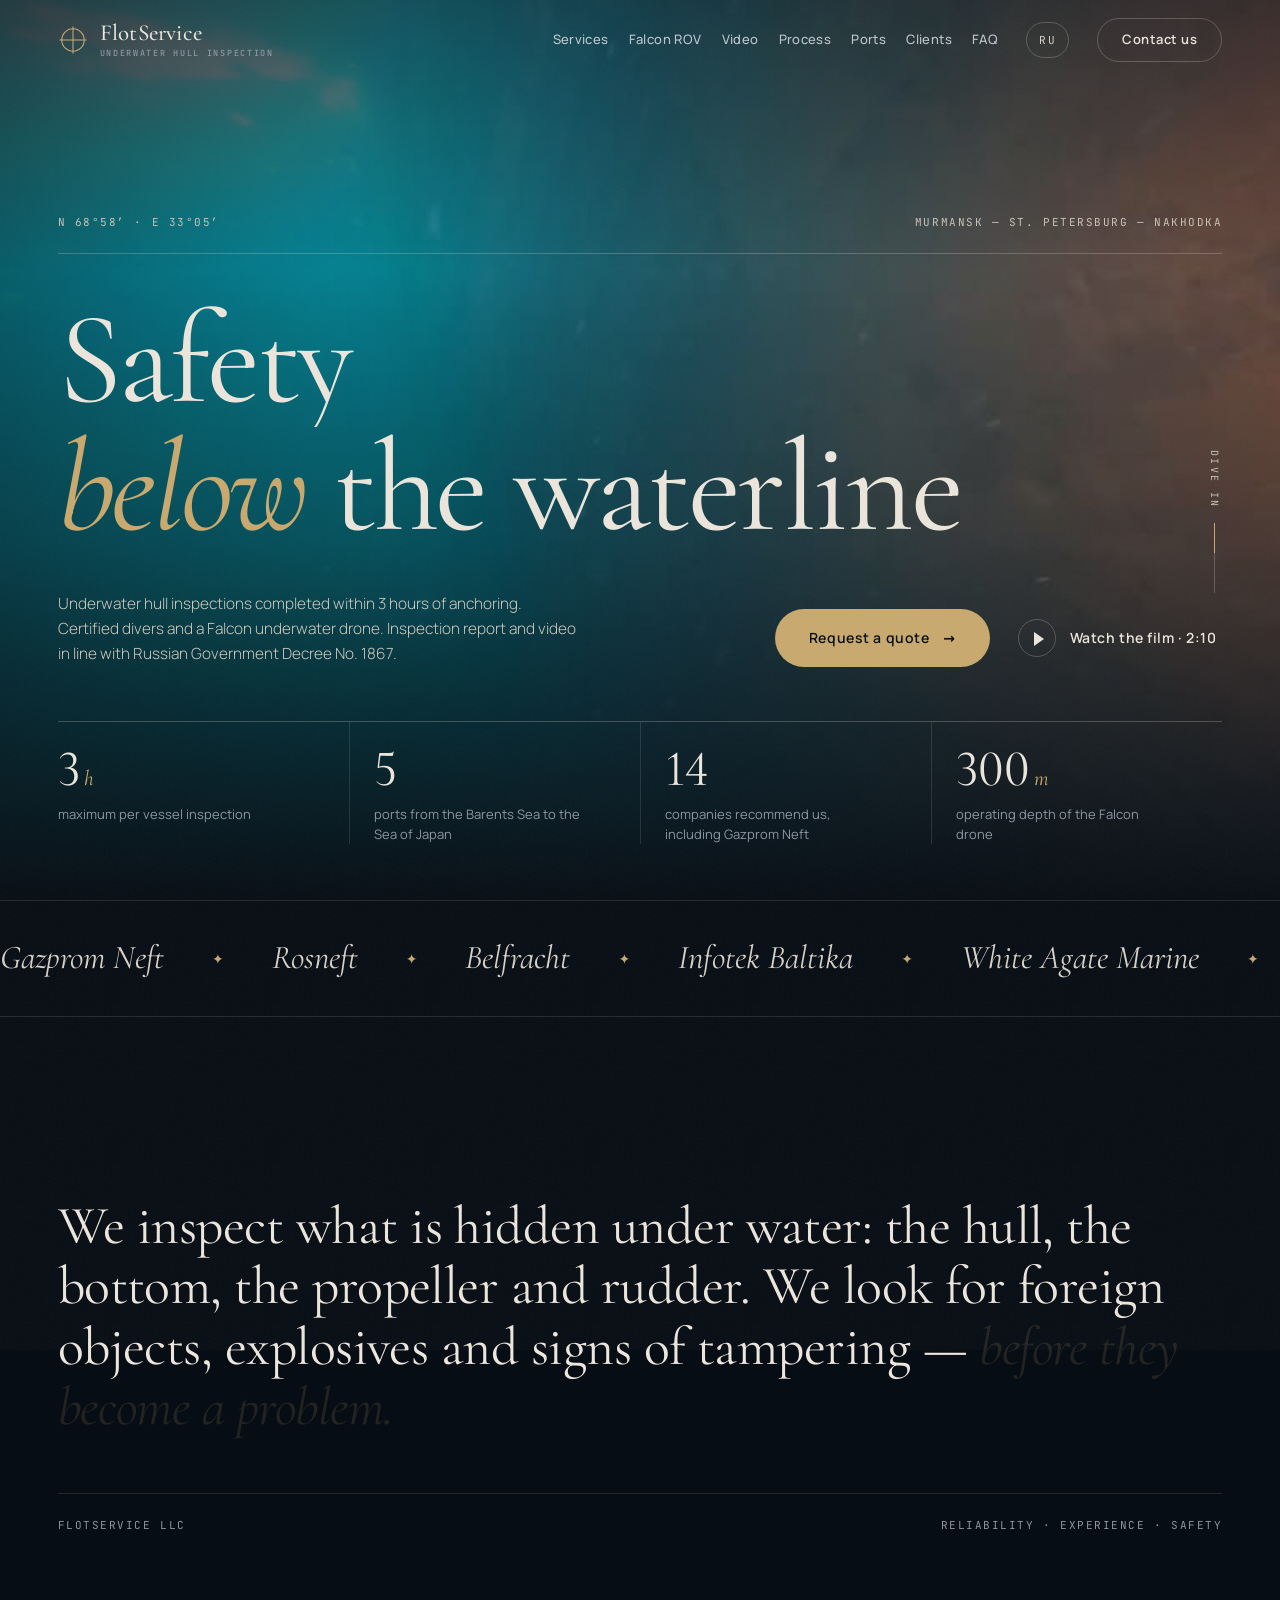
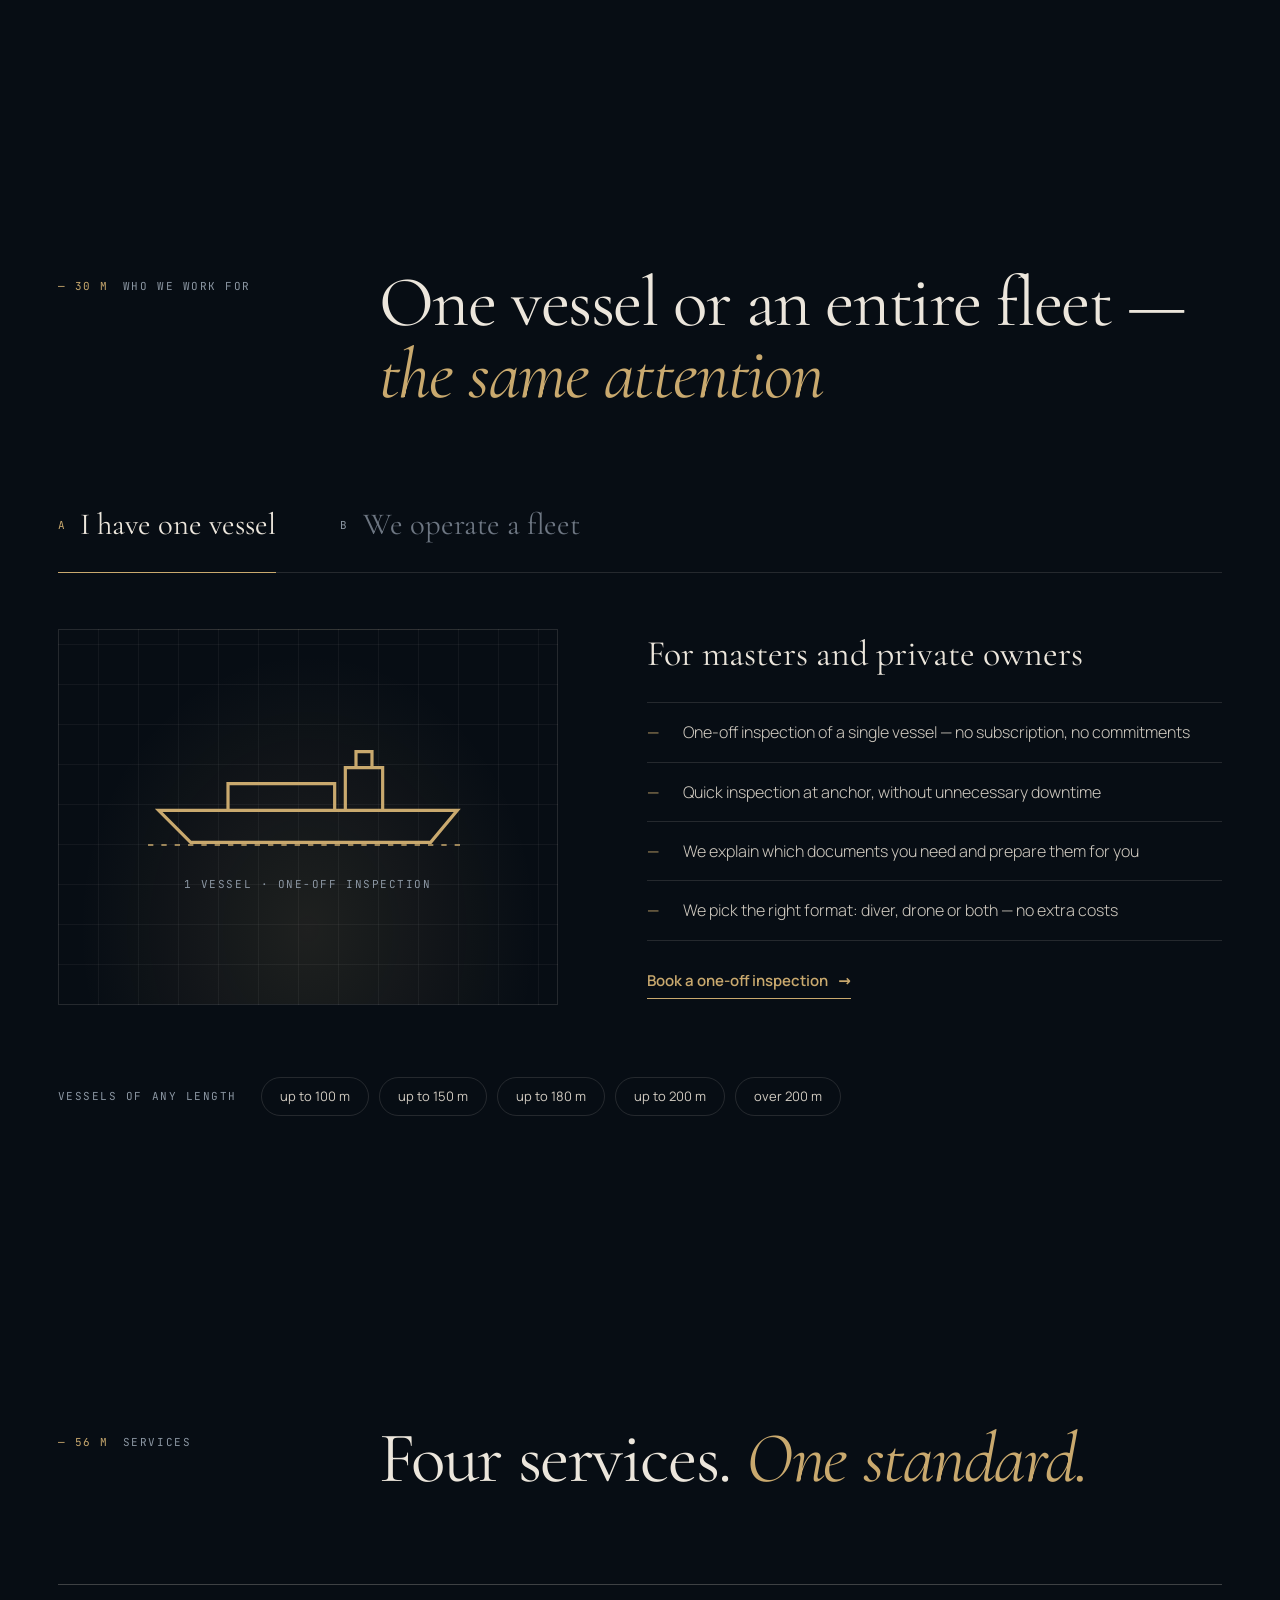
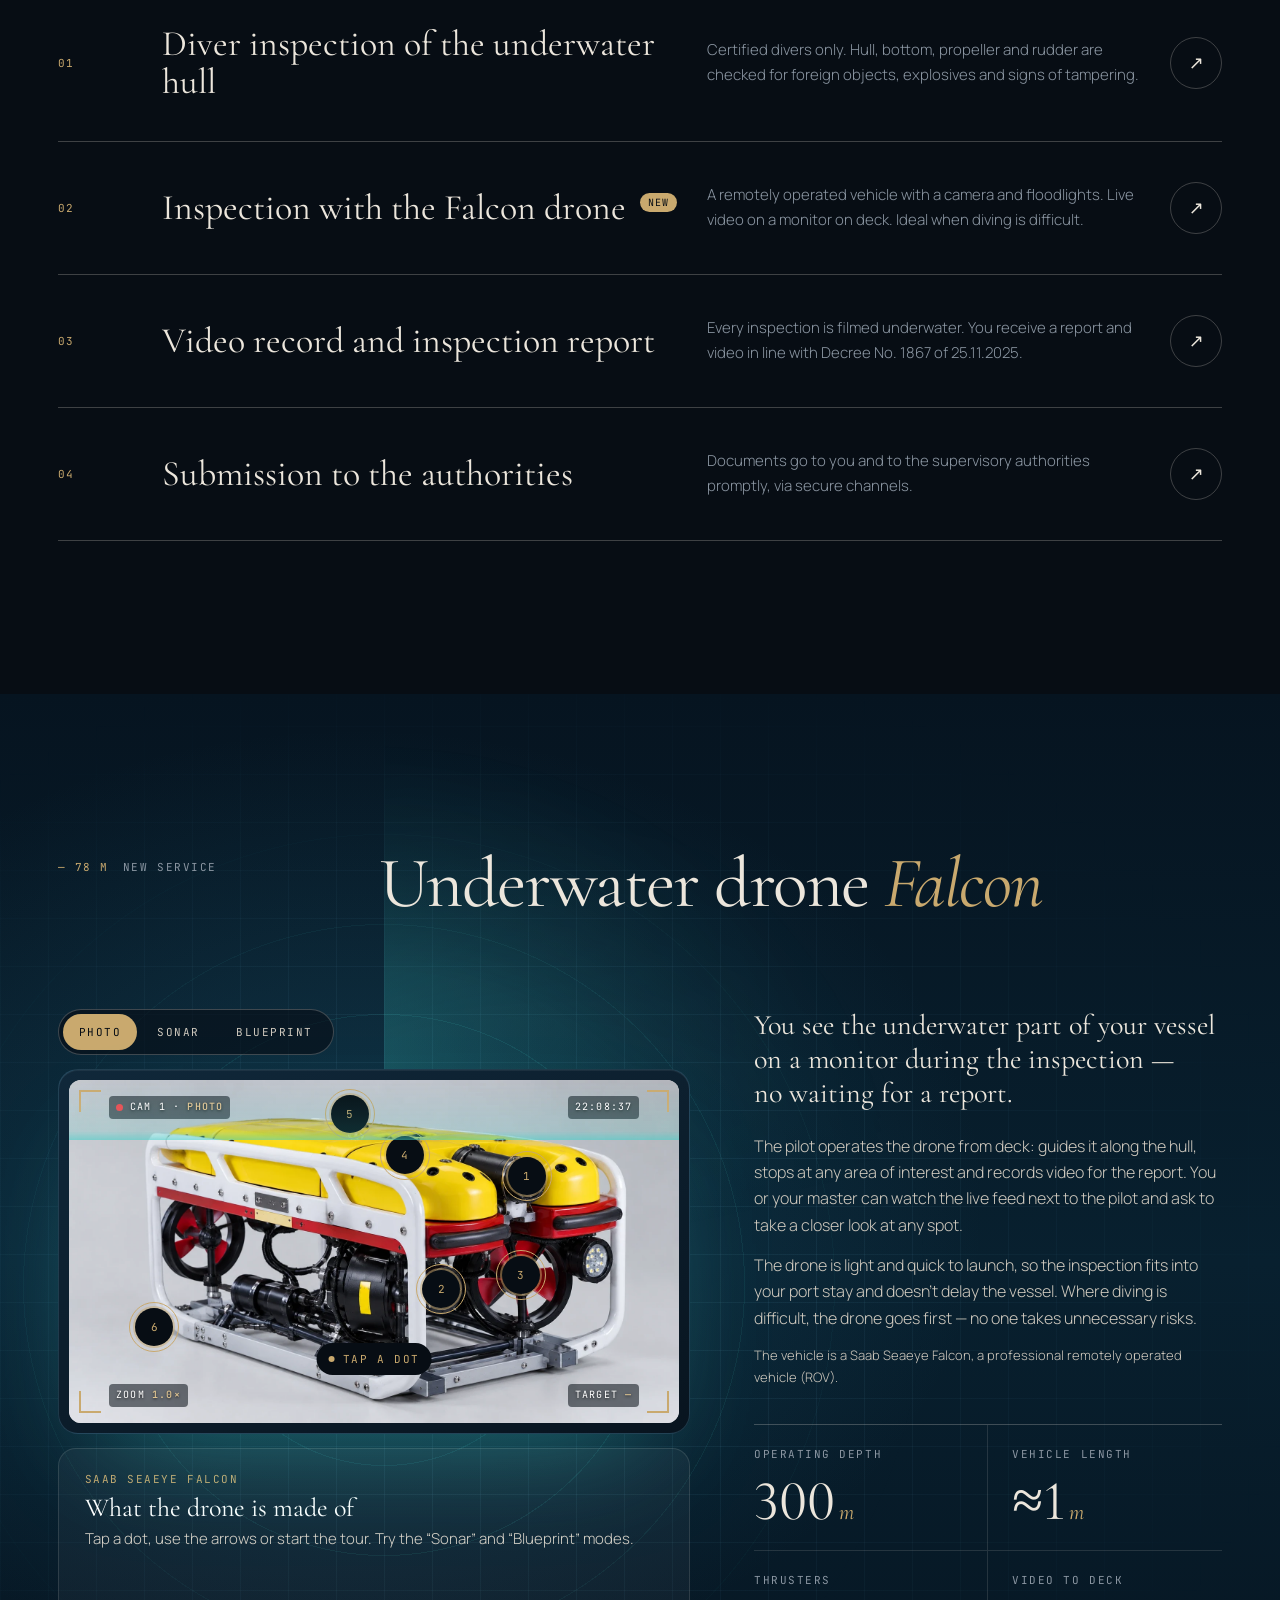
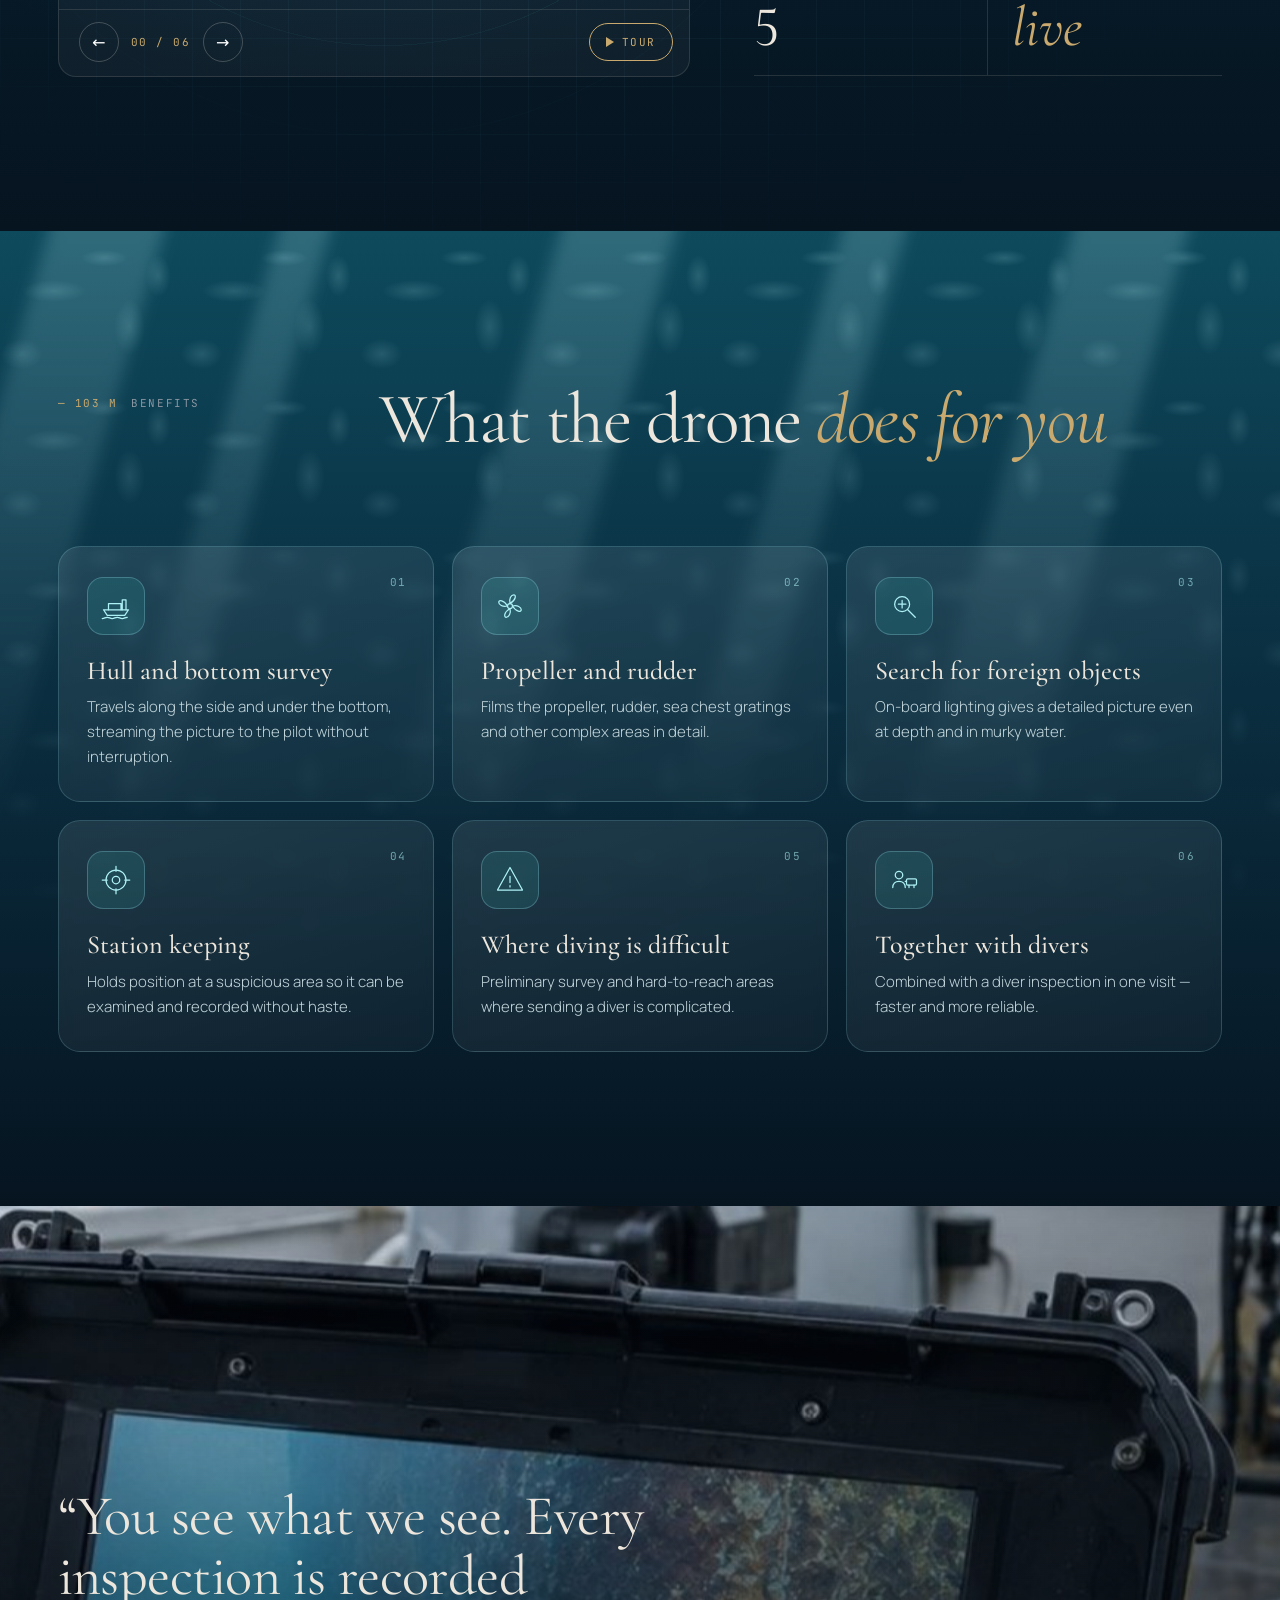
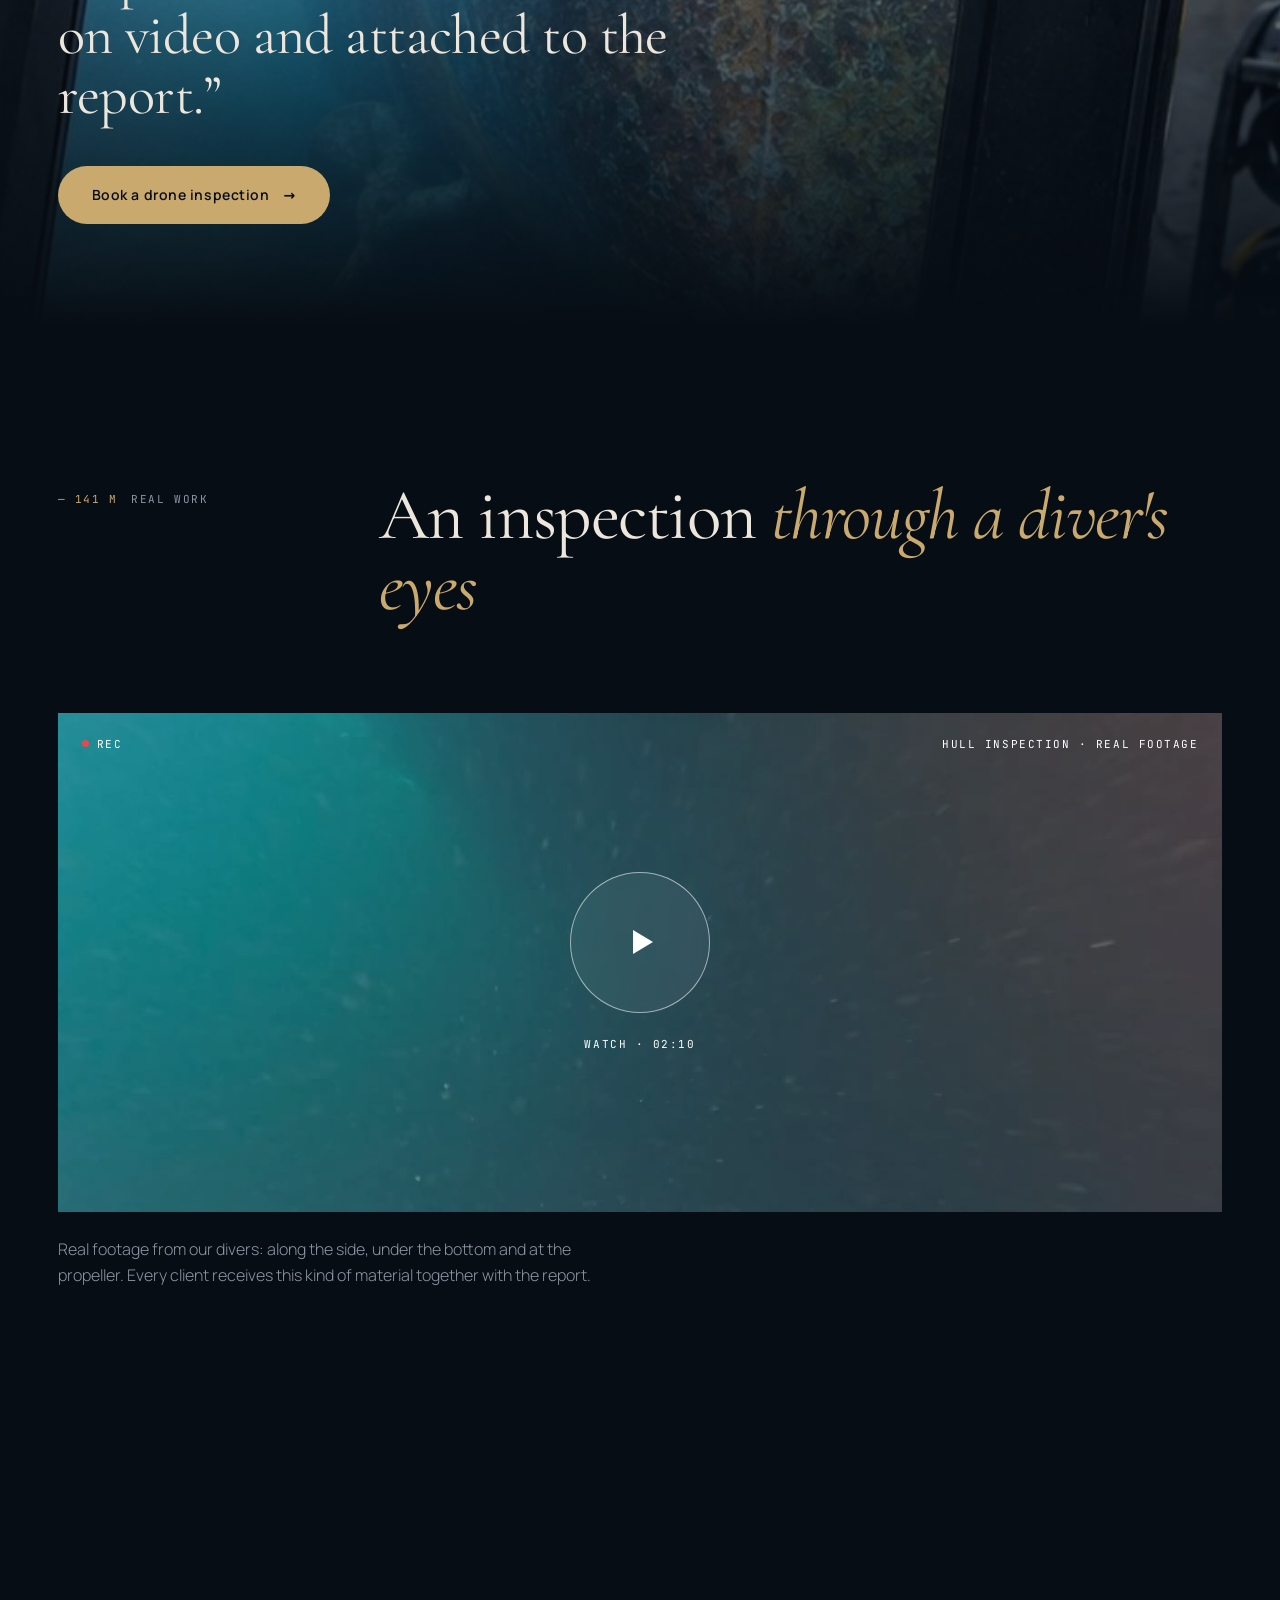
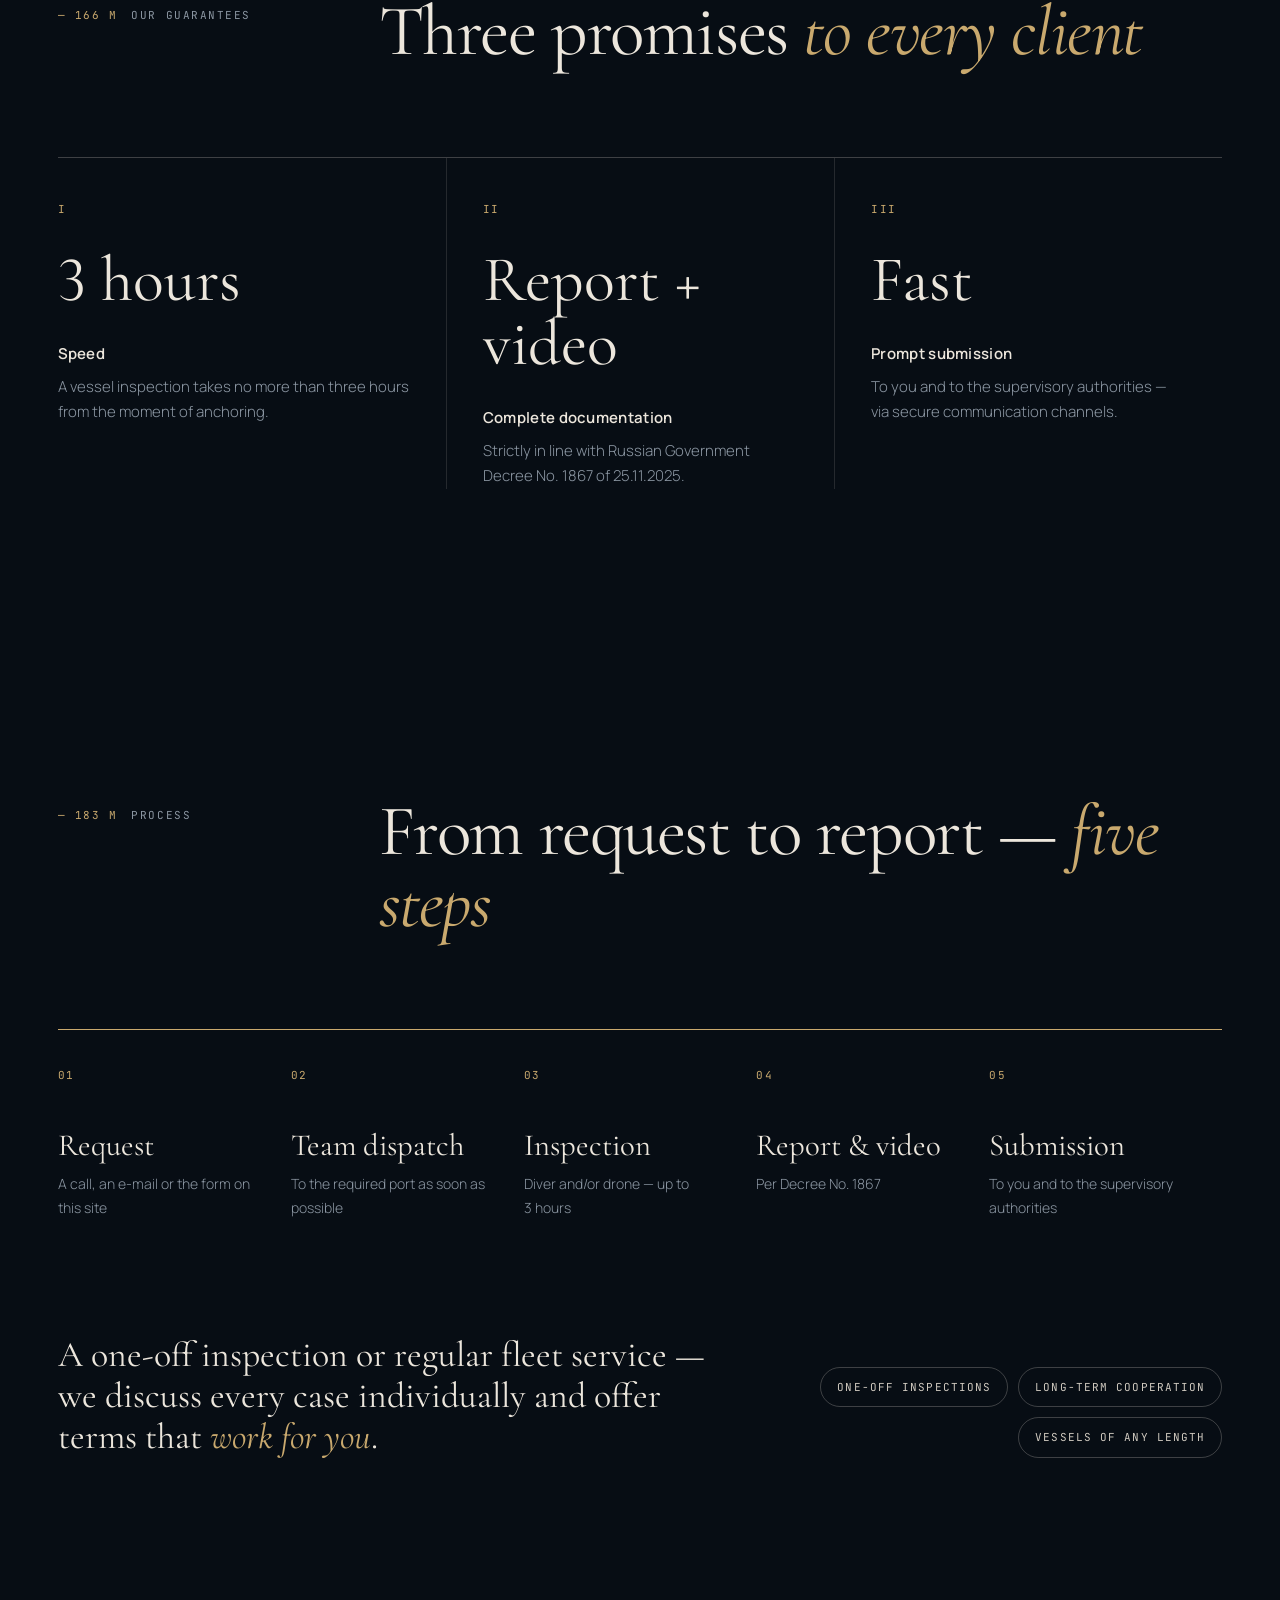
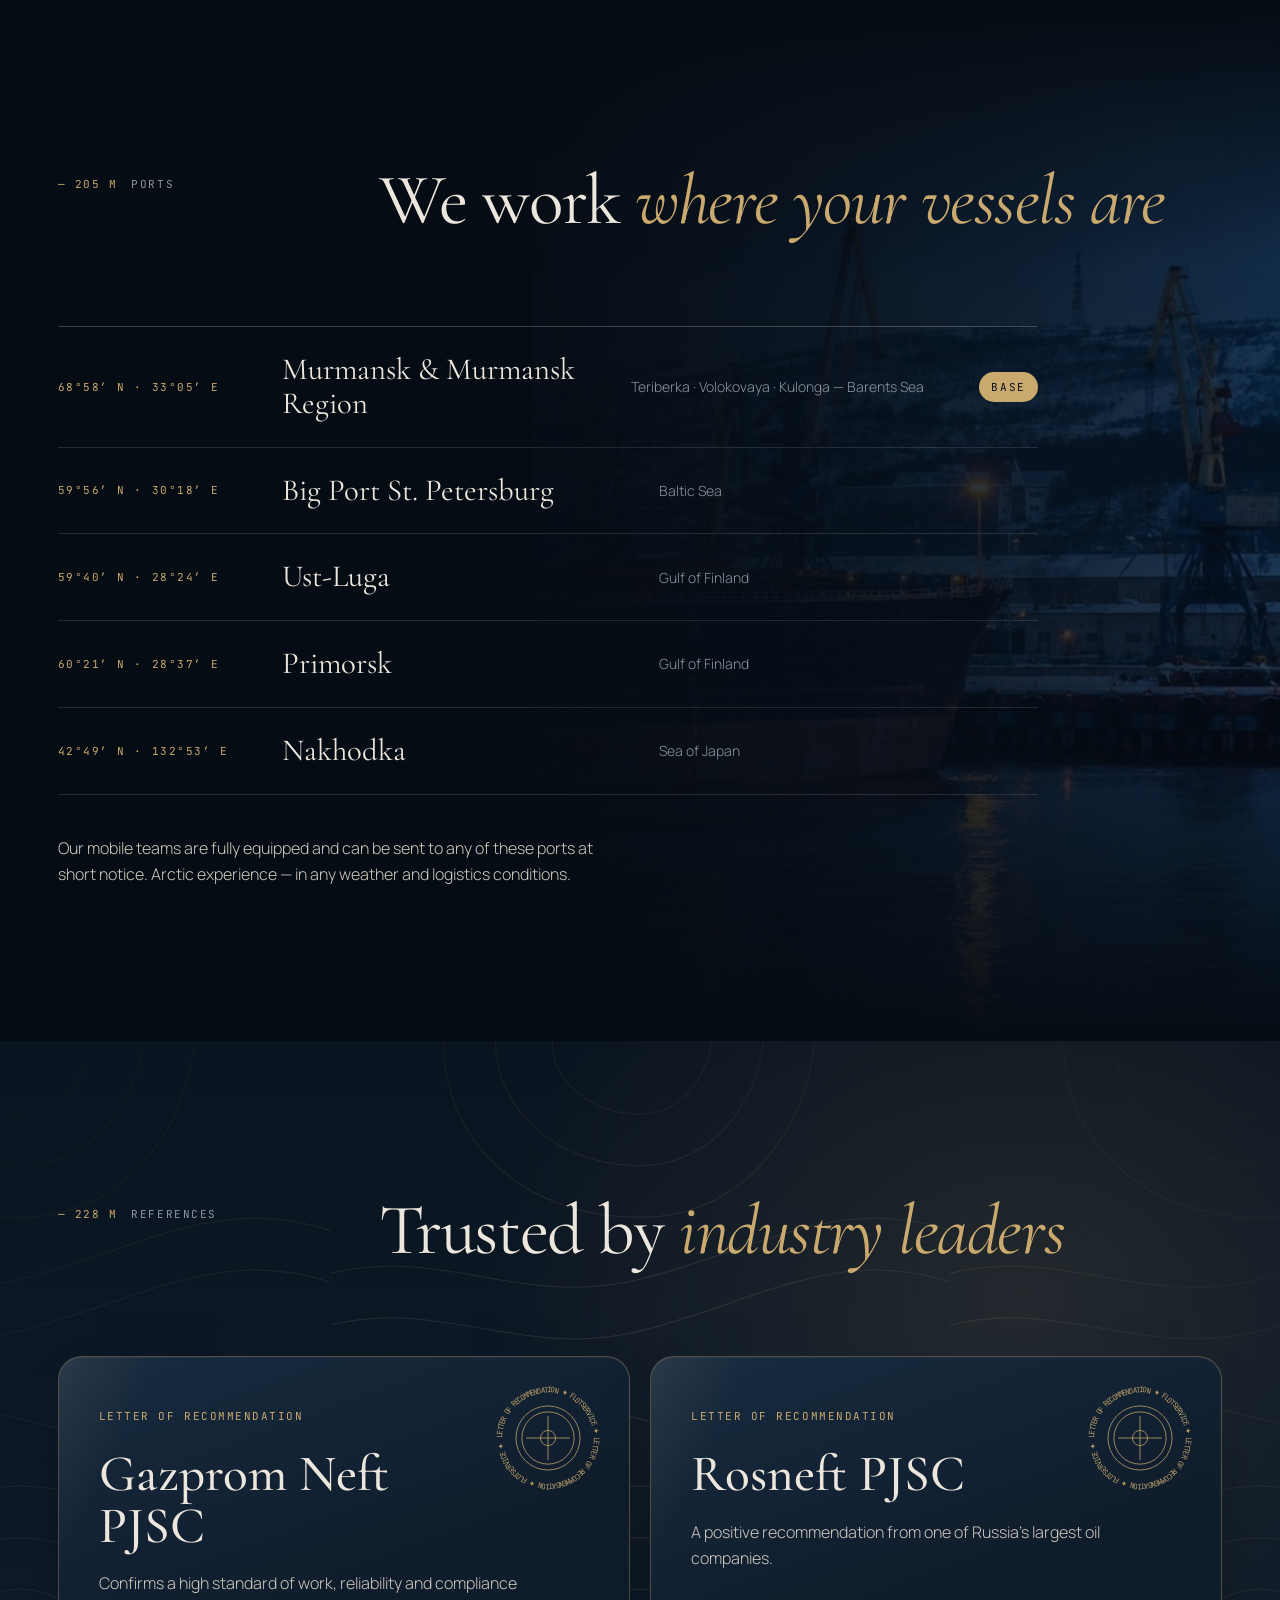
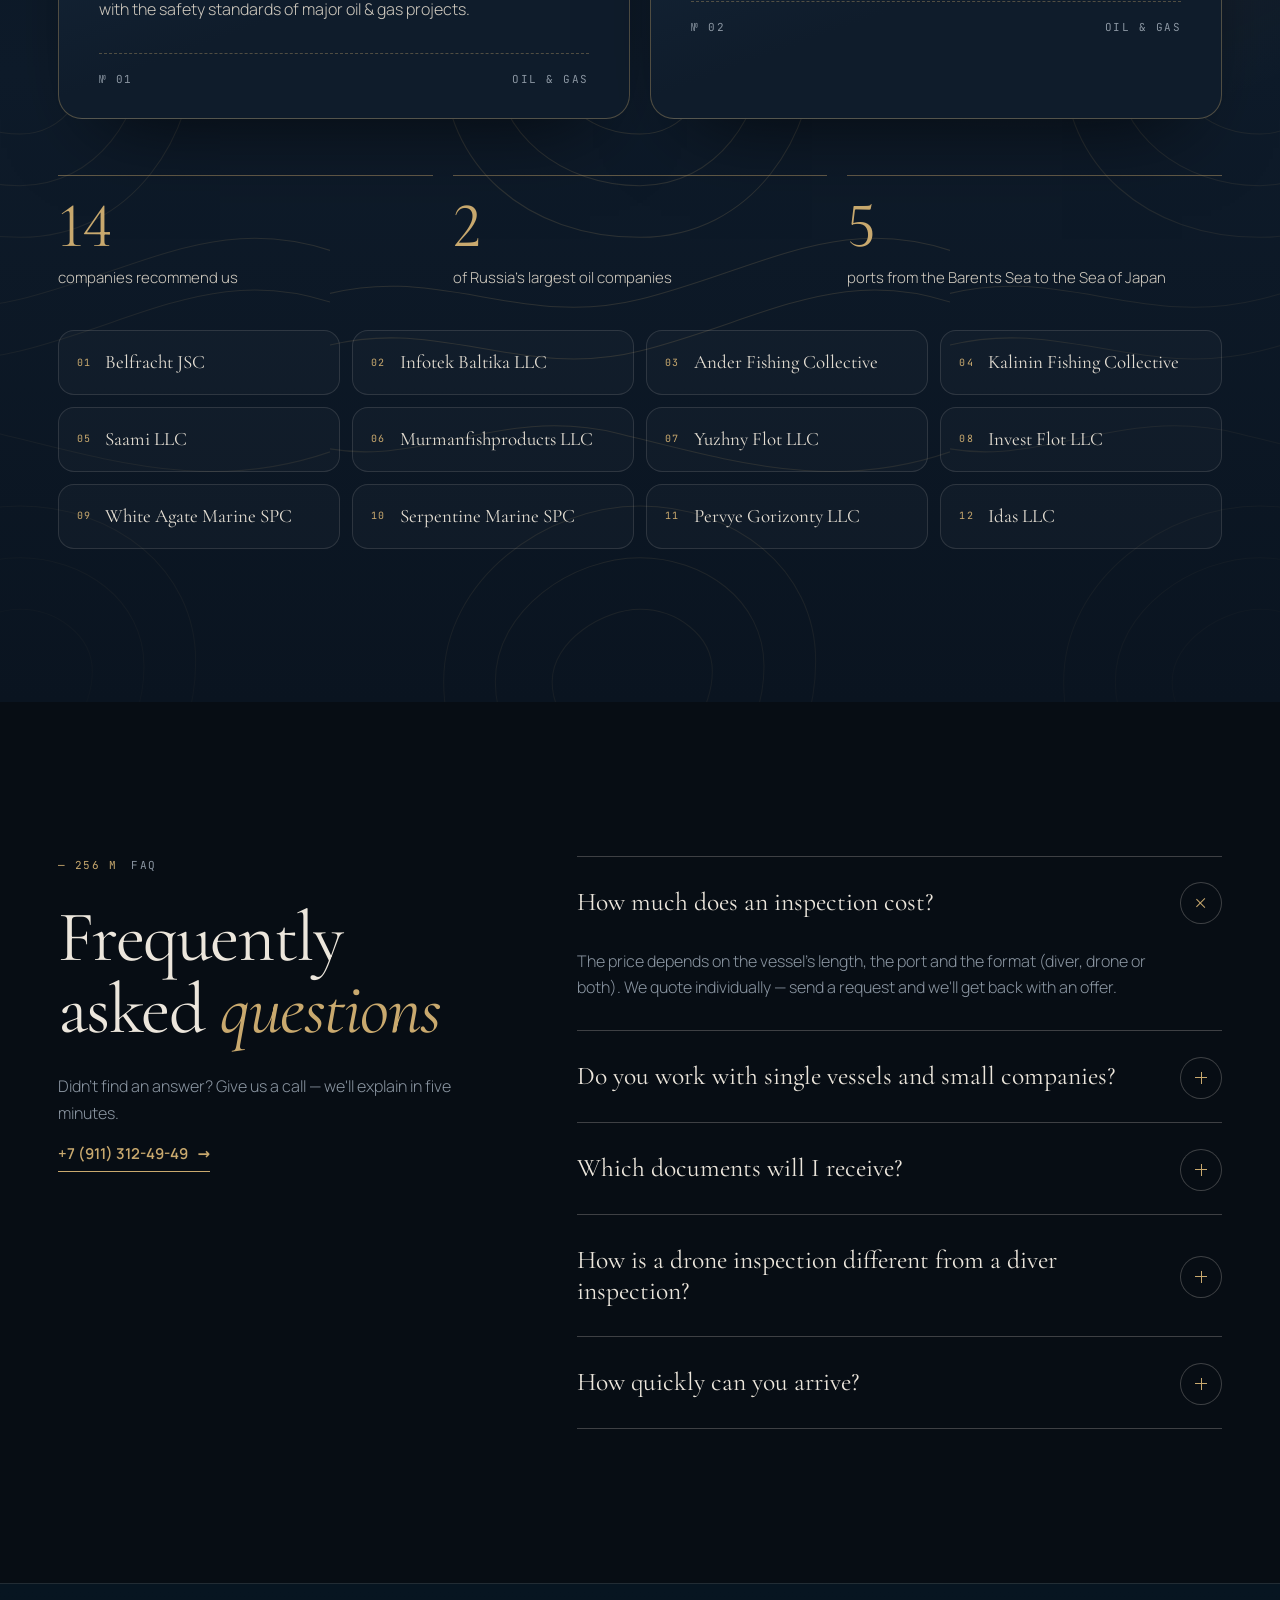
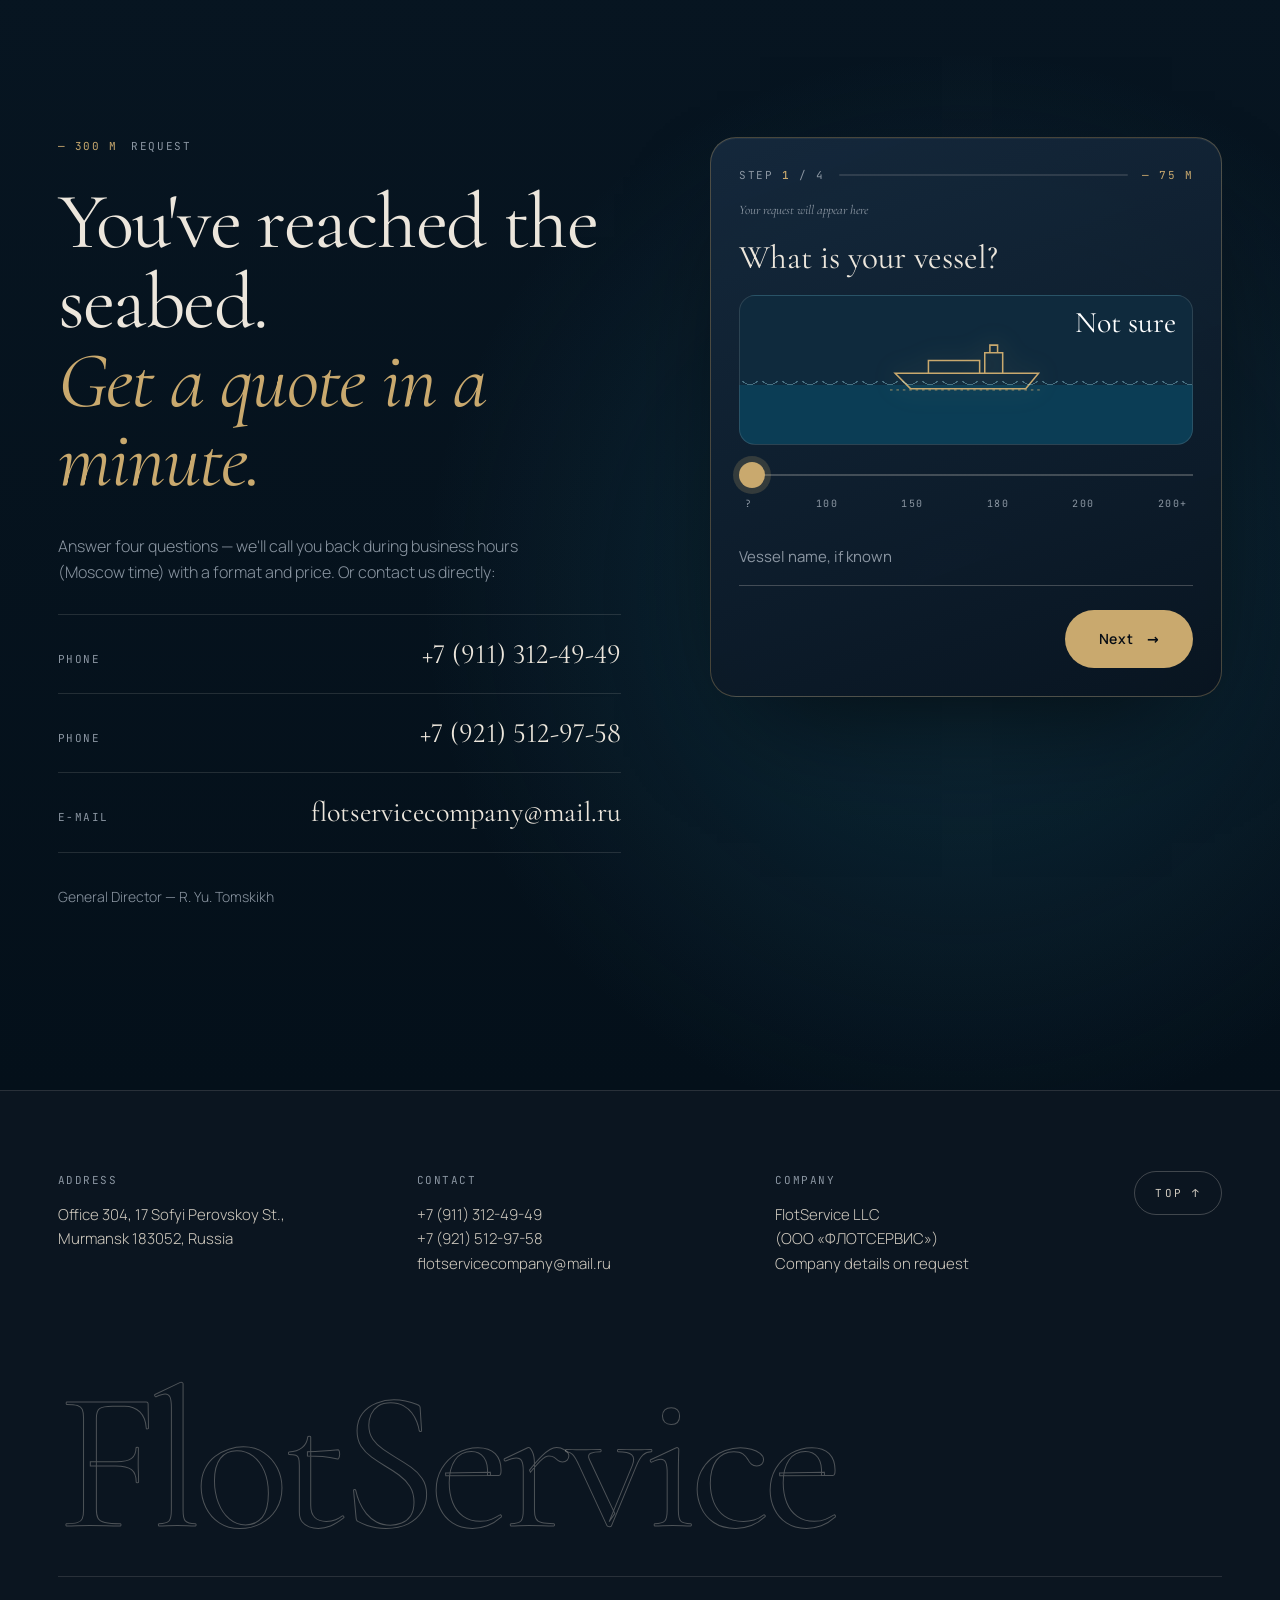
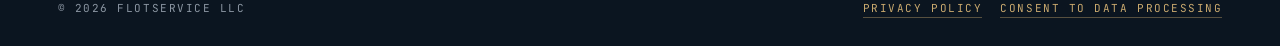
==== commit d66b321f: "Дрон целиком и чёткое приближение - Главное фото — дрон целиком, развёрнут вправо, в полном разрешен" ====
--- a/en/index.html
+++ b/en/index.html
@@ -11,7 +11,7 @@
 <meta property="og:image" content="../assets/diver.jpg">
 <link rel="icon" href="data:image/svg+xml,%3Csvg xmlns='http://www.w3.org/2000/svg' viewBox='0 0 32 32'%3E%3Crect width='32' height='32' rx='6' fill='%23070d14'/%3E%3Ccircle cx='16' cy='16' r='9' fill='none' stroke='%23c9a96e' stroke-width='1.5'/%3E%3Cpath d='M16 4v24M4 16h24' stroke='%23c9a96e' stroke-width='1'/%3E%3C/svg%3E">
 <link rel="stylesheet" href="../assets/fonts/fonts.css">
-<link rel="stylesheet" href="../styles.css">
+<link rel="stylesheet" href="../styles.css?v=20261017b">
 <link rel="alternate" hreflang="ru" href="https://vodolaznaya-kompaniya.vercel.app/">
 <link rel="alternate" hreflang="en" href="https://vodolaznaya-kompaniya.vercel.app/en/">
 <script>
@@ -243,17 +243,22 @@
           <button class="drone__mode" data-mode="blueprint" role="radio" aria-checked="false">Blueprint</button>
         </div>
         <div class="drone__monitor" id="droneMonitor">
-          <div class="drone__img">
-            <div class="drone__stage" id="droneStage" data-mode="photo">
-              <img src="../assets/falcon-detail.webp" srcset="../assets/falcon-detail-1024.webp 1024w, ../assets/falcon-detail.webp 1536w" sizes="(max-width: 1080px) 100vw, 60vw" alt="Close-up of the Saab Seaeye Falcon underwater drone: ducted thruster, LED floodlight, camera, yellow buoyancy blocks and white frame" width="1536" height="1024">
-              <span class="drone__tint" aria-hidden="true"></span>
+          <div class="drone__img" id="droneFrame" data-mode="photo">
+            <div class="drone__stage" id="droneStage">
+              <img src="../assets/falcon-full.webp" alt="The whole Saab Seaeye Falcon underwater drone: yellow buoyancy blocks, camera, LED floodlights, ducted thrusters, white frame with skids" width="1674" height="940" decoding="async">
               <span class="drone__spot" aria-hidden="true"></span>
-              <button class="hot" style="--x:42%;--y:6%" data-hot="0" aria-label="Camera"><span>1</span></button>
-              <button class="hot" style="--x:77%;--y:46%" data-hot="1" aria-label="Floodlight"><span>2</span></button>
-              <button class="hot" style="--x:47%;--y:51%" data-hot="2" aria-label="Thruster"><span>3</span></button>
-              <button class="hot" style="--x:14%;--y:10%" data-hot="3" aria-label="Buoyancy block"><span>4</span></button>
-              <button class="hot" style="--x:84%;--y:70%" data-hot="4" aria-label="Frame"><span>5</span></button>
+              <button class="hot" style="--x:75%;--y:28%" data-hot="0" aria-label="Camera"><span>1</span></button>
+              <button class="hot" style="--x:61%;--y:61%" data-hot="1" aria-label="Floodlights"><span>2</span></button>
+              <button class="hot" style="--x:74%;--y:57%" data-hot="2" aria-label="Thrusters"><span>3</span></button>
+              <button class="hot" style="--x:55%;--y:22%" data-hot="3" aria-label="Buoyancy blocks"><span>4</span></button>
+              <button class="hot" style="--x:46%;--y:10%" data-hot="4" aria-label="Lifting eye"><span>5</span></button>
+              <button class="hot" style="--x:14%;--y:72%" data-hot="5" aria-label="Frame and skids"><span>6</span></button>
             </div>
+            <div class="drone__detail" id="droneDetail" aria-hidden="true">
+              <img src="../assets/falcon-detail.webp" alt="" width="1536" height="1024" decoding="async">
+              <span class="drone__detail-mark"></span>
+            </div>
+            <span class="drone__tint" aria-hidden="true"></span>
             <div class="hud" aria-hidden="true">
               <span class="hud__c hud__c--tl"></span><span class="hud__c hud__c--tr"></span><span class="hud__c hud__c--bl"></span><span class="hud__c hud__c--br"></span>
               <span class="hud__tl mono"><i class="hud__rec"></i>CAM 1 · <b id="hudMode">PHOTO</b></span>
@@ -274,7 +279,7 @@
           </div>
           <div class="drone__ctrl">
             <button class="drone__arrow" id="dronePrev" aria-label="Previous part">←</button>
-            <span class="drone__count mono" id="droneCount">00 / 05</span>
+            <span class="drone__count mono" id="droneCount">00 / 06</span>
             <button class="drone__arrow" id="droneNext" aria-label="Next part">→</button>
             <button class="drone__tour mono" id="droneTour" aria-pressed="false"><span class="drone__tour-ico" aria-hidden="true"></span><span class="drone__tour-txt">Tour</span></button>
             <span class="drone__bar" aria-hidden="true"><i id="droneBar"></i></span>
@@ -563,6 +568,6 @@
   <symbol id="ship" viewBox="0 0 120 40"><path d="M4 26h112l-10 12H16z" fill="none" stroke="currentColor" stroke-width="1.2"/><path d="M30 26V16h40v10M74 26V10h14v16M78 10V4h6v6" fill="none" stroke="currentColor" stroke-width="1.2"/><path d="M0 39h120" stroke="currentColor" stroke-width=".6" stroke-dasharray="2 3"/></symbol>
 </svg>
 
-<script src="../script.js"></script>
+<script src="../script.js?v=20261017b"></script>
 </body>
 </html>
--- a/styles.css
+++ b/styles.css
@@ -257,18 +257,30 @@
 .drone__monitor{--rx:0deg;--ry:0deg;padding:10px;border-radius:20px;background:linear-gradient(160deg,#10283a,#08141f);border:1px solid rgba(120,200,235,.2);
   box-shadow:0 50px 120px -50px rgba(63,208,201,.45),inset 0 1px 0 rgba(255,255,255,.06);transform:perspective(1400px) rotateX(var(--ry)) rotateY(var(--rx));transition:transform .5s var(--ease)}
 /* overflow:clip, а не hidden: иначе браузер прокручивает рамку к точке, получившей фокус, и приближение съезжает */
-.drone__img{position:relative;overflow:hidden;overflow:clip;border-radius:12px;background:#d8dbde;cursor:default;touch-action:pan-y}
+.drone__img{position:relative;overflow:hidden;overflow:clip;border-radius:12px;background:#e6e7e9;cursor:default;touch-action:pan-y}
 .drone__stage{position:relative;--zx:50%;--zy:50%;--zs:1;--spot:0;transform-origin:0 0;
   transform:translate(clamp(calc(100% - 100% * var(--zs)),calc(50% - var(--zx) * var(--zs)),0%),clamp(calc(100% - 100% * var(--zs)),calc(50% - var(--zy) * var(--zs)),0%)) scale(var(--zs));
   transition:--zx 1s var(--ease),--zy 1s var(--ease),--zs 1s var(--ease),--spot .8s var(--ease)}
 .drone__stage.is-zoomed{--zs:2;--spot:1;cursor:zoom-out}
 .drone img{width:100%;height:auto;user-select:none;-webkit-user-drag:none;transition:filter .7s var(--ease)}
-.drone__tint{position:absolute;inset:0;pointer-events:none;opacity:0;transition:opacity .7s var(--ease)}
-.drone__stage[data-mode="sonar"] img{filter:grayscale(1) contrast(1.4) brightness(.8) sepia(1) hue-rotate(115deg) saturate(3.2)}
-.drone__stage[data-mode="sonar"] .drone__tint{opacity:1;background:repeating-linear-gradient(0deg,rgba(0,0,0,.22) 0 1px,transparent 1px 3px),radial-gradient(ellipse at center,transparent 50%,rgba(0,20,10,.55))}
-.drone__stage[data-mode="blueprint"] img{filter:grayscale(1) invert(1) contrast(1.6) brightness(1.05)}
-.drone__stage[data-mode="blueprint"] .drone__tint{opacity:1;mix-blend-mode:color;background:#1d5fb0}
-.drone__stage[data-mode="blueprint"]::after{content:"";position:absolute;inset:0;pointer-events:none;background:repeating-linear-gradient(0deg,rgba(255,255,255,.12) 0 1px,transparent 1px 24px),repeating-linear-gradient(90deg,rgba(255,255,255,.12) 0 1px,transparent 1px 24px)}
+/* Крупный план: для деталей, снятых отдельно, поверх общего вида плавно проявляется резкий кадр.
+   object-position и transform-origin в одной точке — эта точка остаётся на месте при увеличении. */
+.drone__detail{position:absolute;inset:0;z-index:2;opacity:0;pointer-events:none;transition:opacity .7s var(--ease);--dx:50%;--dy:50%;--ds:1.1}
+.drone__detail.is-on{opacity:1}
+/* пока открыт крупный план, скрытые под ним точки не перехватывают нажатия */
+.drone__img:has(.drone__detail.is-on) .hot{pointer-events:none}
+.drone__detail img{position:absolute;inset:0;width:100%;height:100%;object-fit:cover;object-position:var(--dx) var(--dy);transform-origin:var(--dx) var(--dy);transform:scale(1.04);transition:transform 1.2s var(--ease),filter .7s var(--ease)}
+.drone__detail.is-on img{transform:scale(var(--ds))}
+.drone__detail::after{content:"";position:absolute;inset:0;background:radial-gradient(circle 120px at var(--dx) var(--dy),transparent 50%,rgba(4,12,20,.45) 100%)}
+.drone__detail-mark{position:absolute;left:var(--dx);top:var(--dy);width:52px;height:52px;margin:-26px 0 0 -26px;border-radius:50%;border:2px solid var(--brass);box-shadow:0 0 0 6px rgba(201,169,110,.18);z-index:1}
+.drone__detail-mark::after{content:"";position:absolute;inset:-10px;border-radius:50%;border:1px solid var(--brass);animation:ring 2.4s var(--ease) infinite}
+/* режимы изображения действуют и на общий вид, и на крупный план */
+.drone__tint{position:absolute;inset:0;z-index:2;pointer-events:none;opacity:0;transition:opacity .7s var(--ease)}
+.drone__img[data-mode="sonar"] img{filter:grayscale(1) contrast(1.4) brightness(.8) sepia(1) hue-rotate(115deg) saturate(3.2)}
+.drone__img[data-mode="sonar"] .drone__tint{opacity:1;background:repeating-linear-gradient(0deg,rgba(0,0,0,.22) 0 1px,transparent 1px 3px),radial-gradient(ellipse at center,transparent 50%,rgba(0,20,10,.55))}
+.drone__img[data-mode="blueprint"] img{filter:grayscale(1) invert(1) contrast(1.6) brightness(1.05)}
+.drone__img[data-mode="blueprint"] .drone__tint{opacity:1;mix-blend-mode:color;background:#1d5fb0}
+.drone__img[data-mode="blueprint"]::after{content:"";position:absolute;inset:0;z-index:2;pointer-events:none;background:repeating-linear-gradient(0deg,rgba(255,255,255,.12) 0 1px,transparent 1px 24px),repeating-linear-gradient(90deg,rgba(255,255,255,.12) 0 1px,transparent 1px 24px)}
 .drone__spot{position:absolute;inset:-60%;pointer-events:none;opacity:var(--spot);
   background:radial-gradient(circle 64px at calc(var(--zx) * .4545 + 27.27%) calc(var(--zy) * .4545 + 27.27%),transparent 0 55%,rgba(4,12,20,.62) 100%)}
 .hot{position:absolute;left:var(--x);top:var(--y);z-index:2;width:38px;height:38px;margin:-19px 0 0 -19px;border-radius:50%;background:var(--ink);color:var(--brass);font-family:var(--mono);font-size:11px;display:grid;place-items:center;
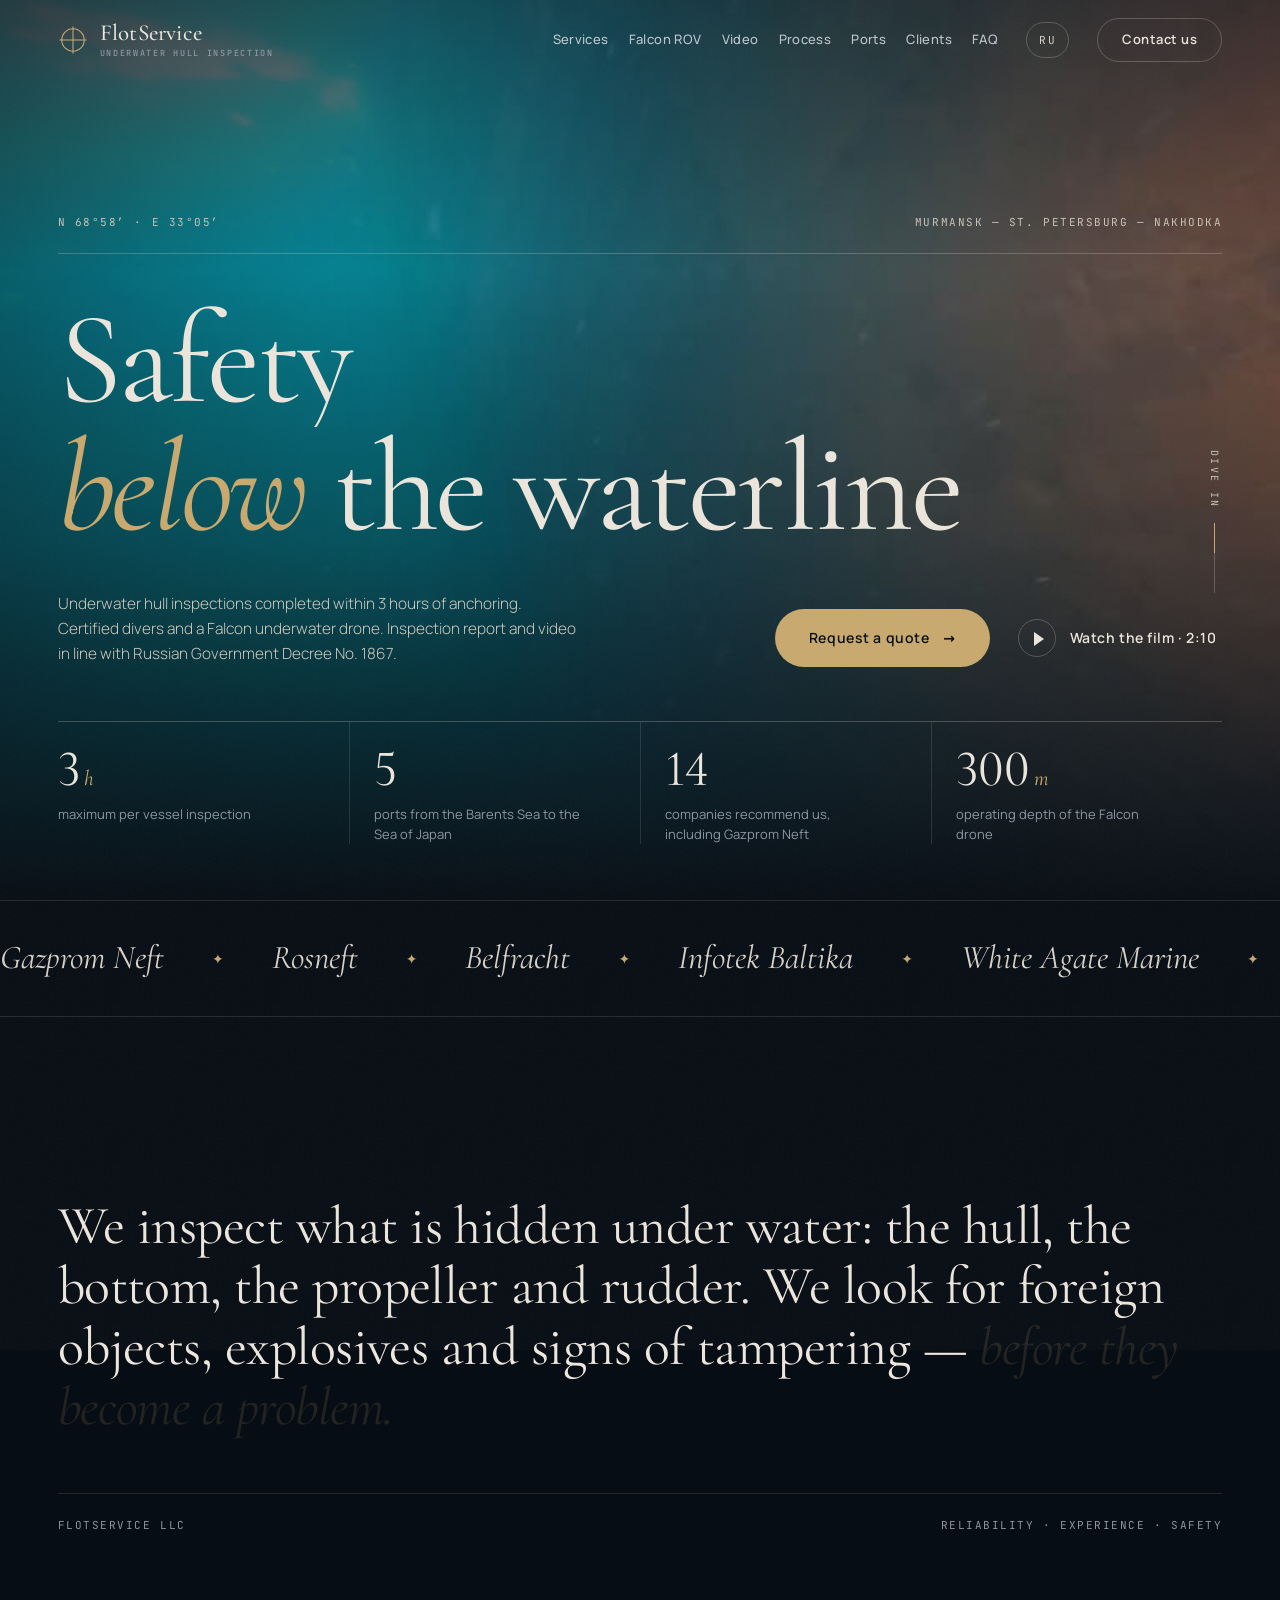
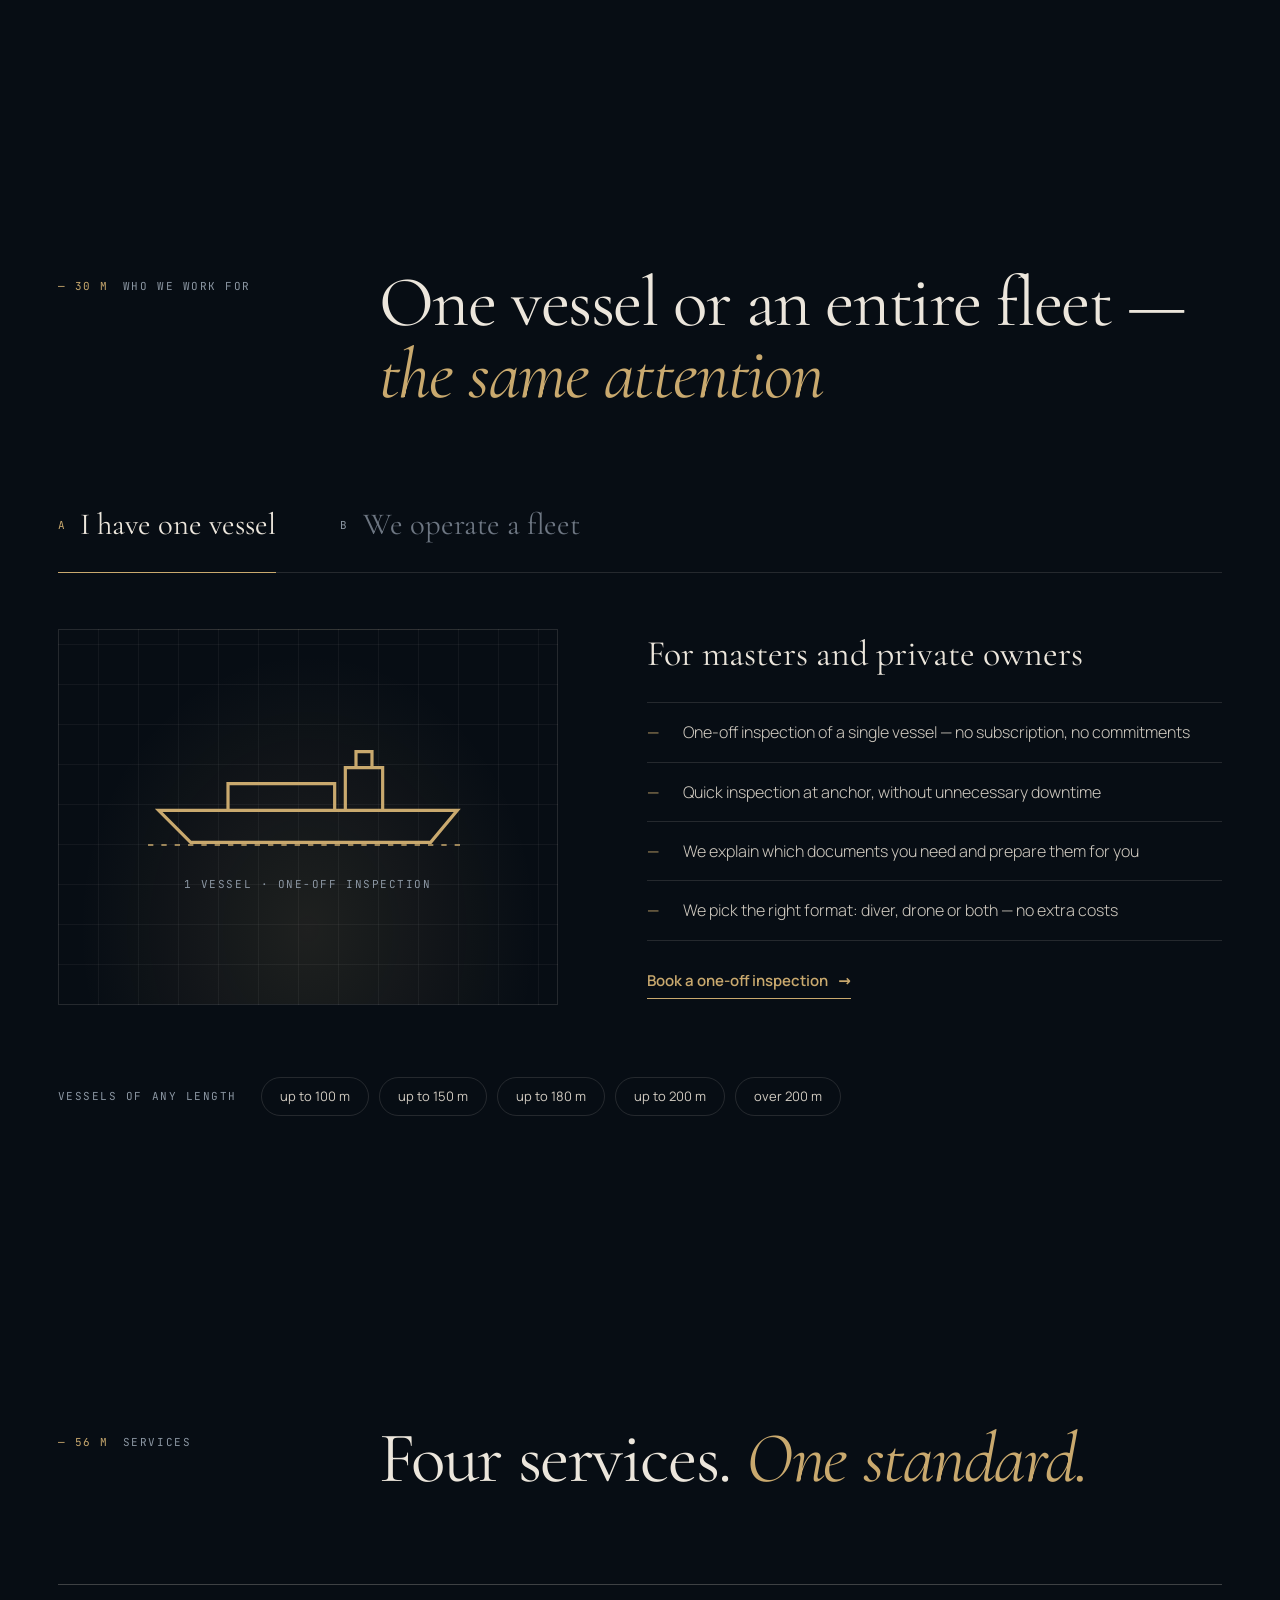
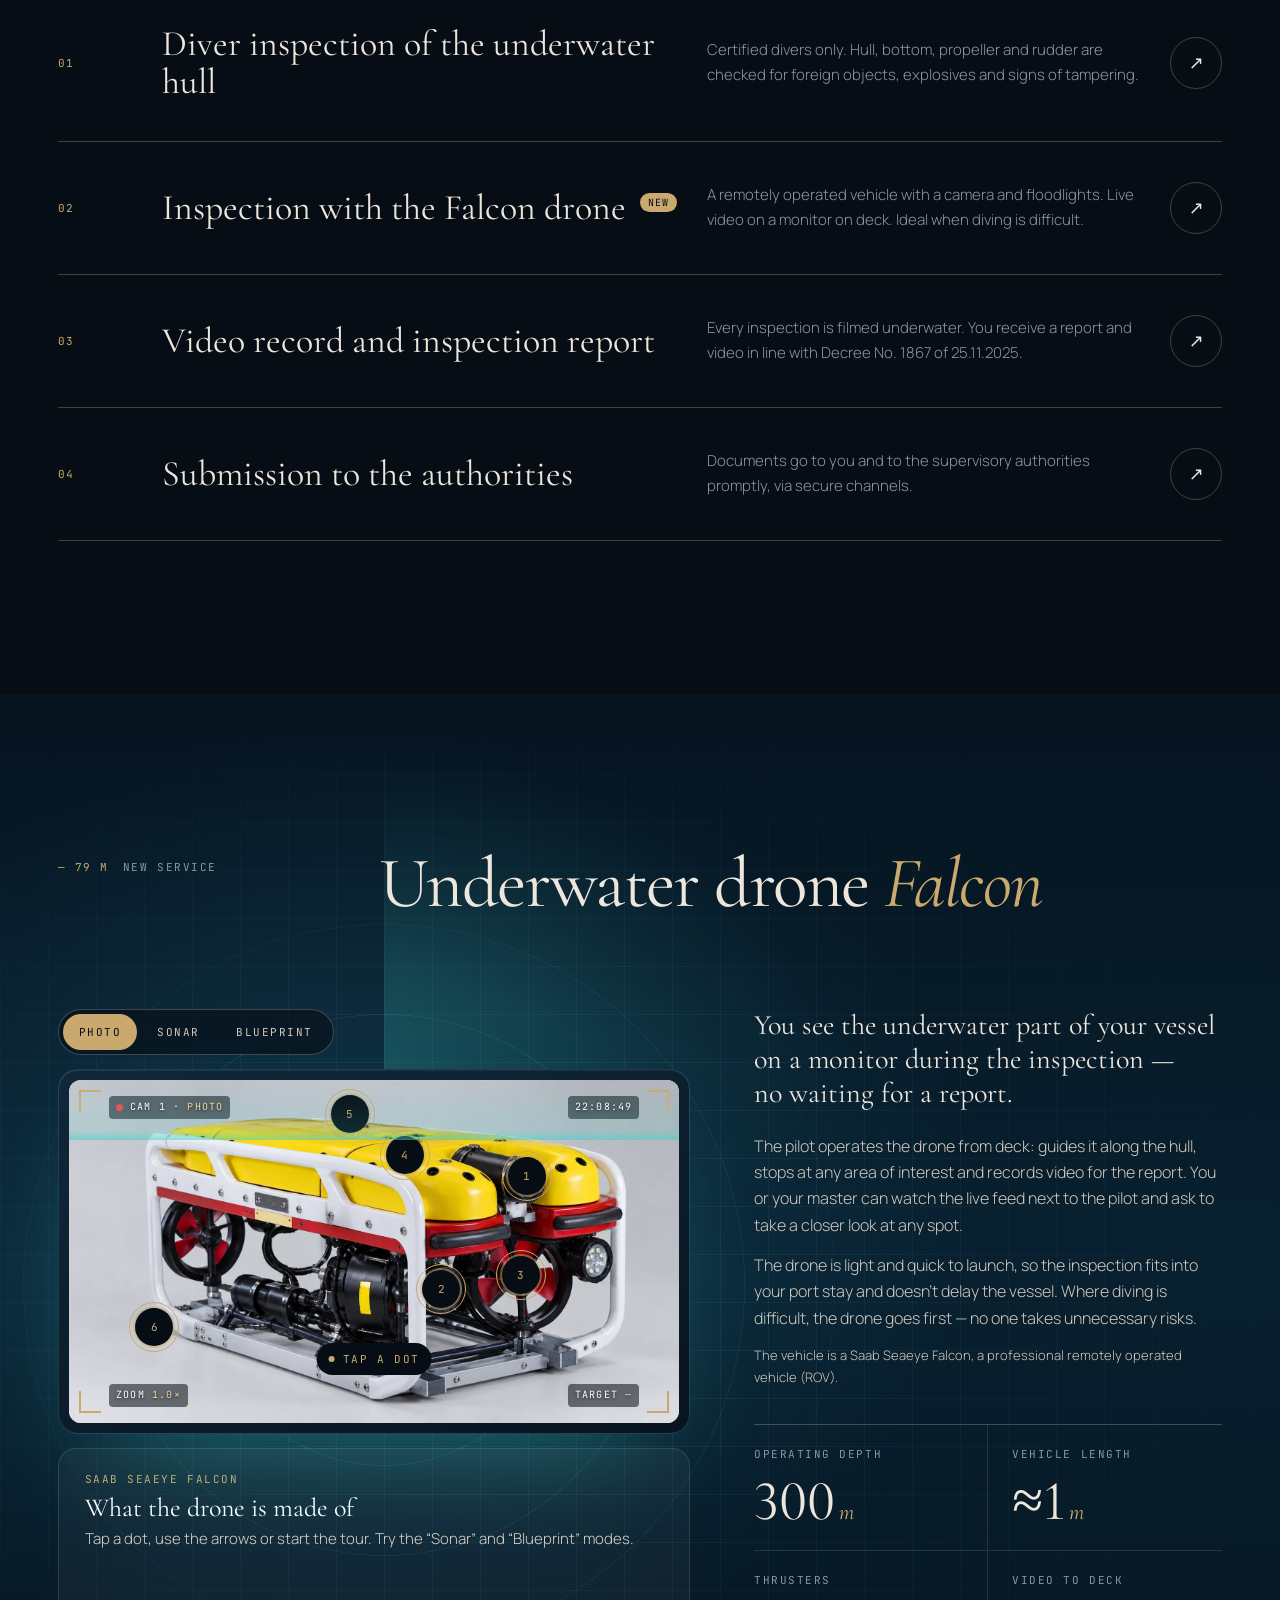
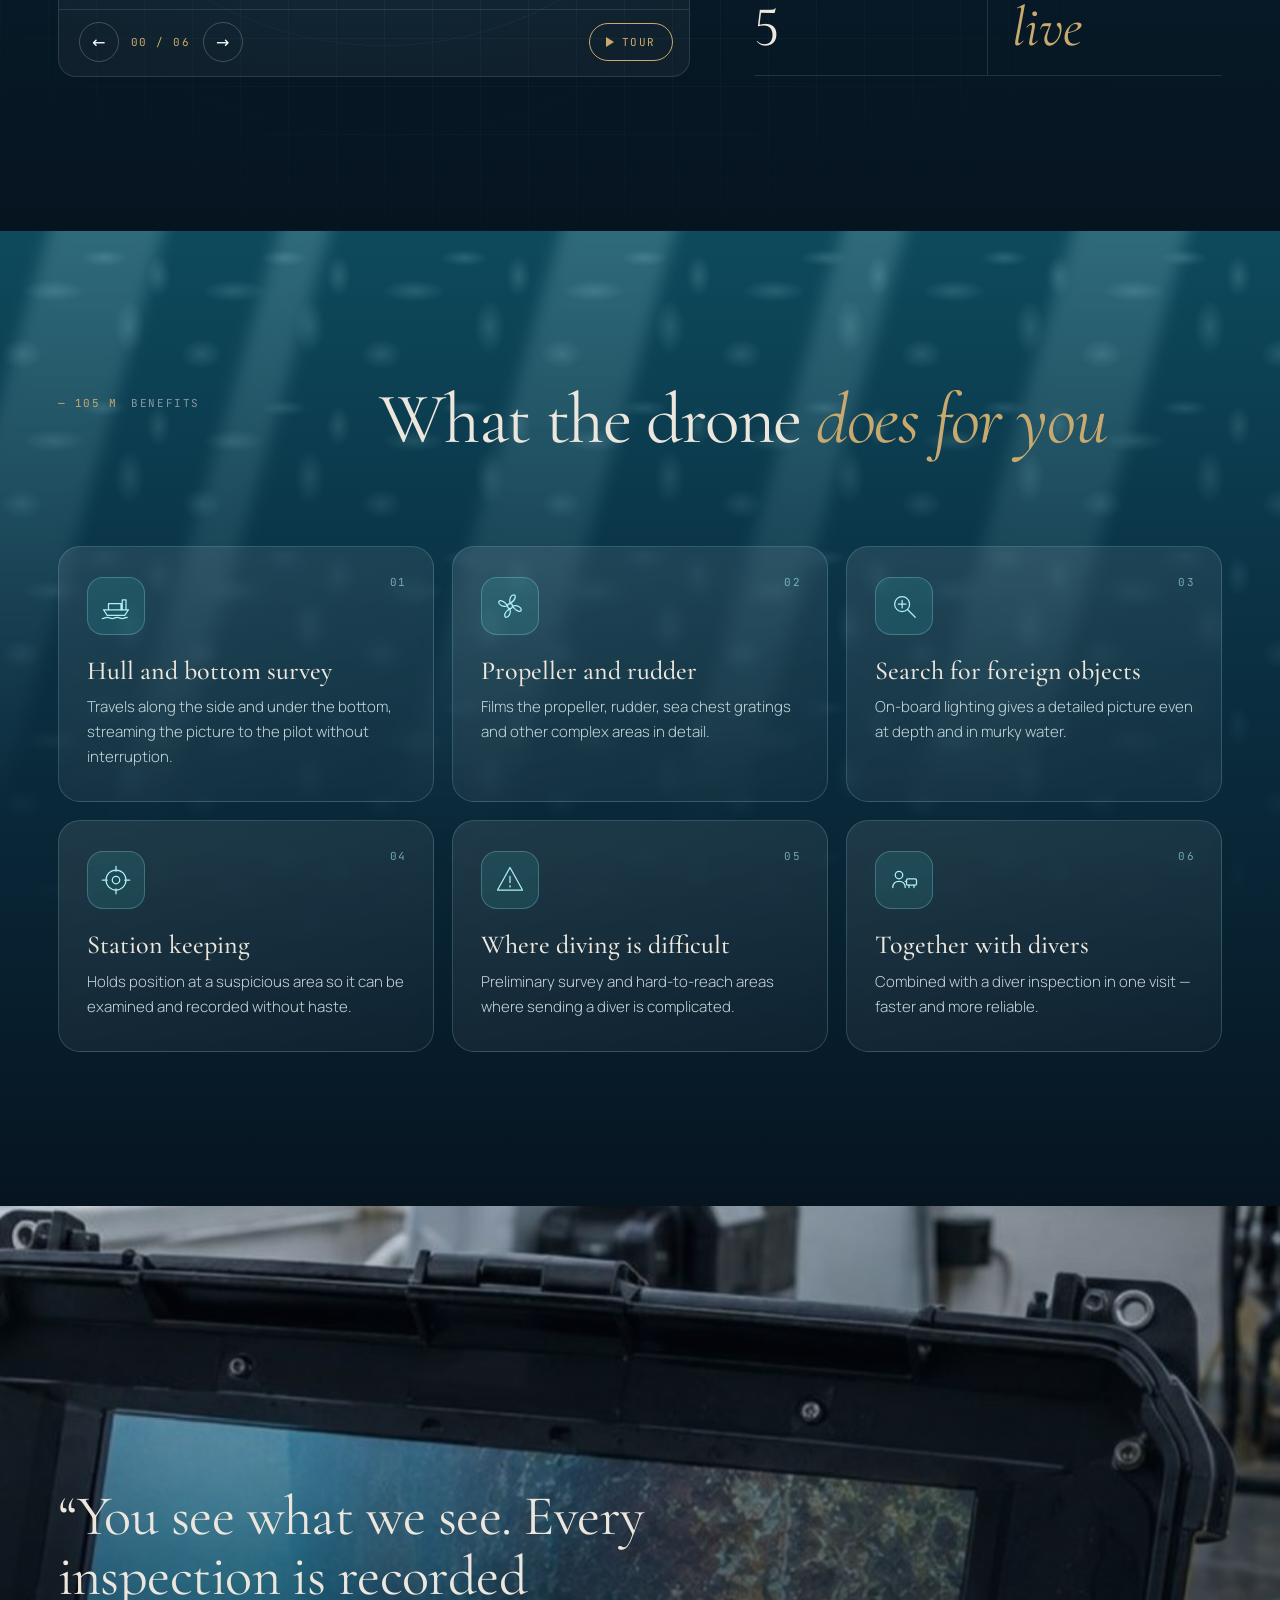
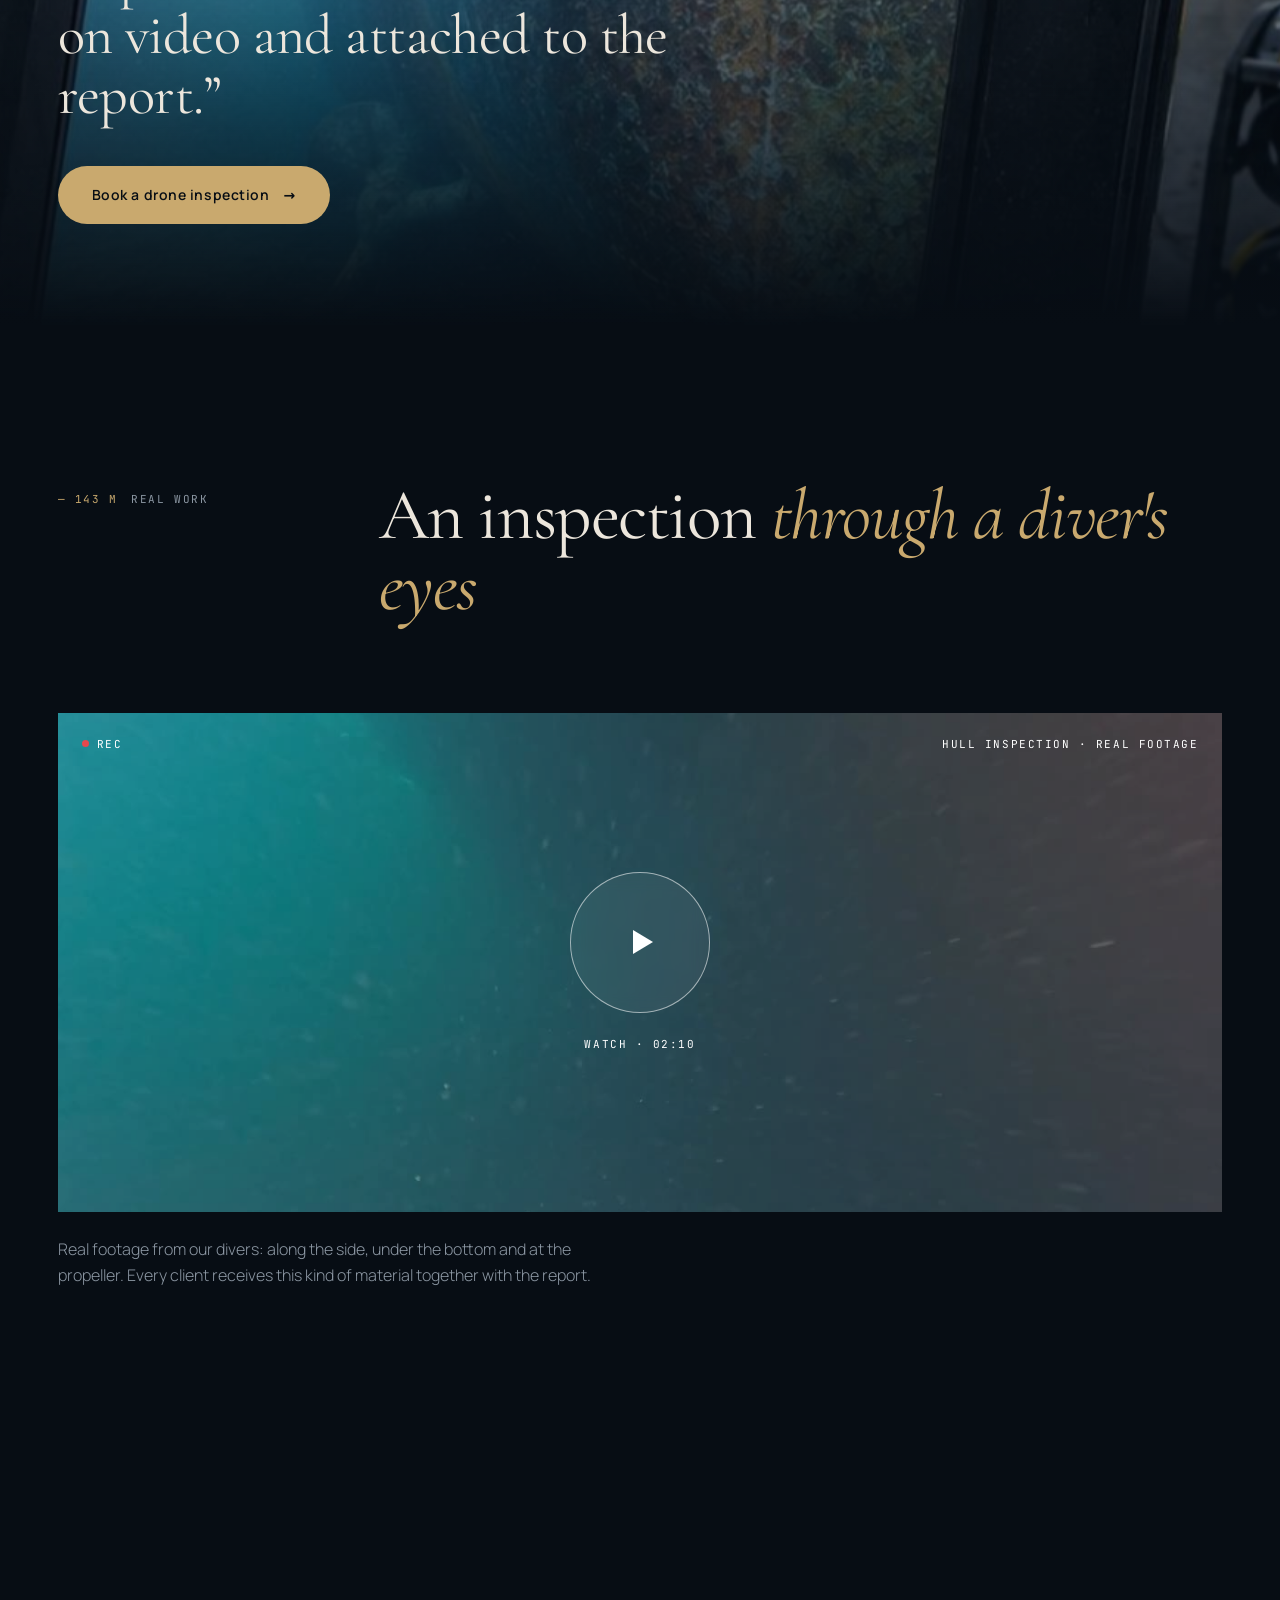
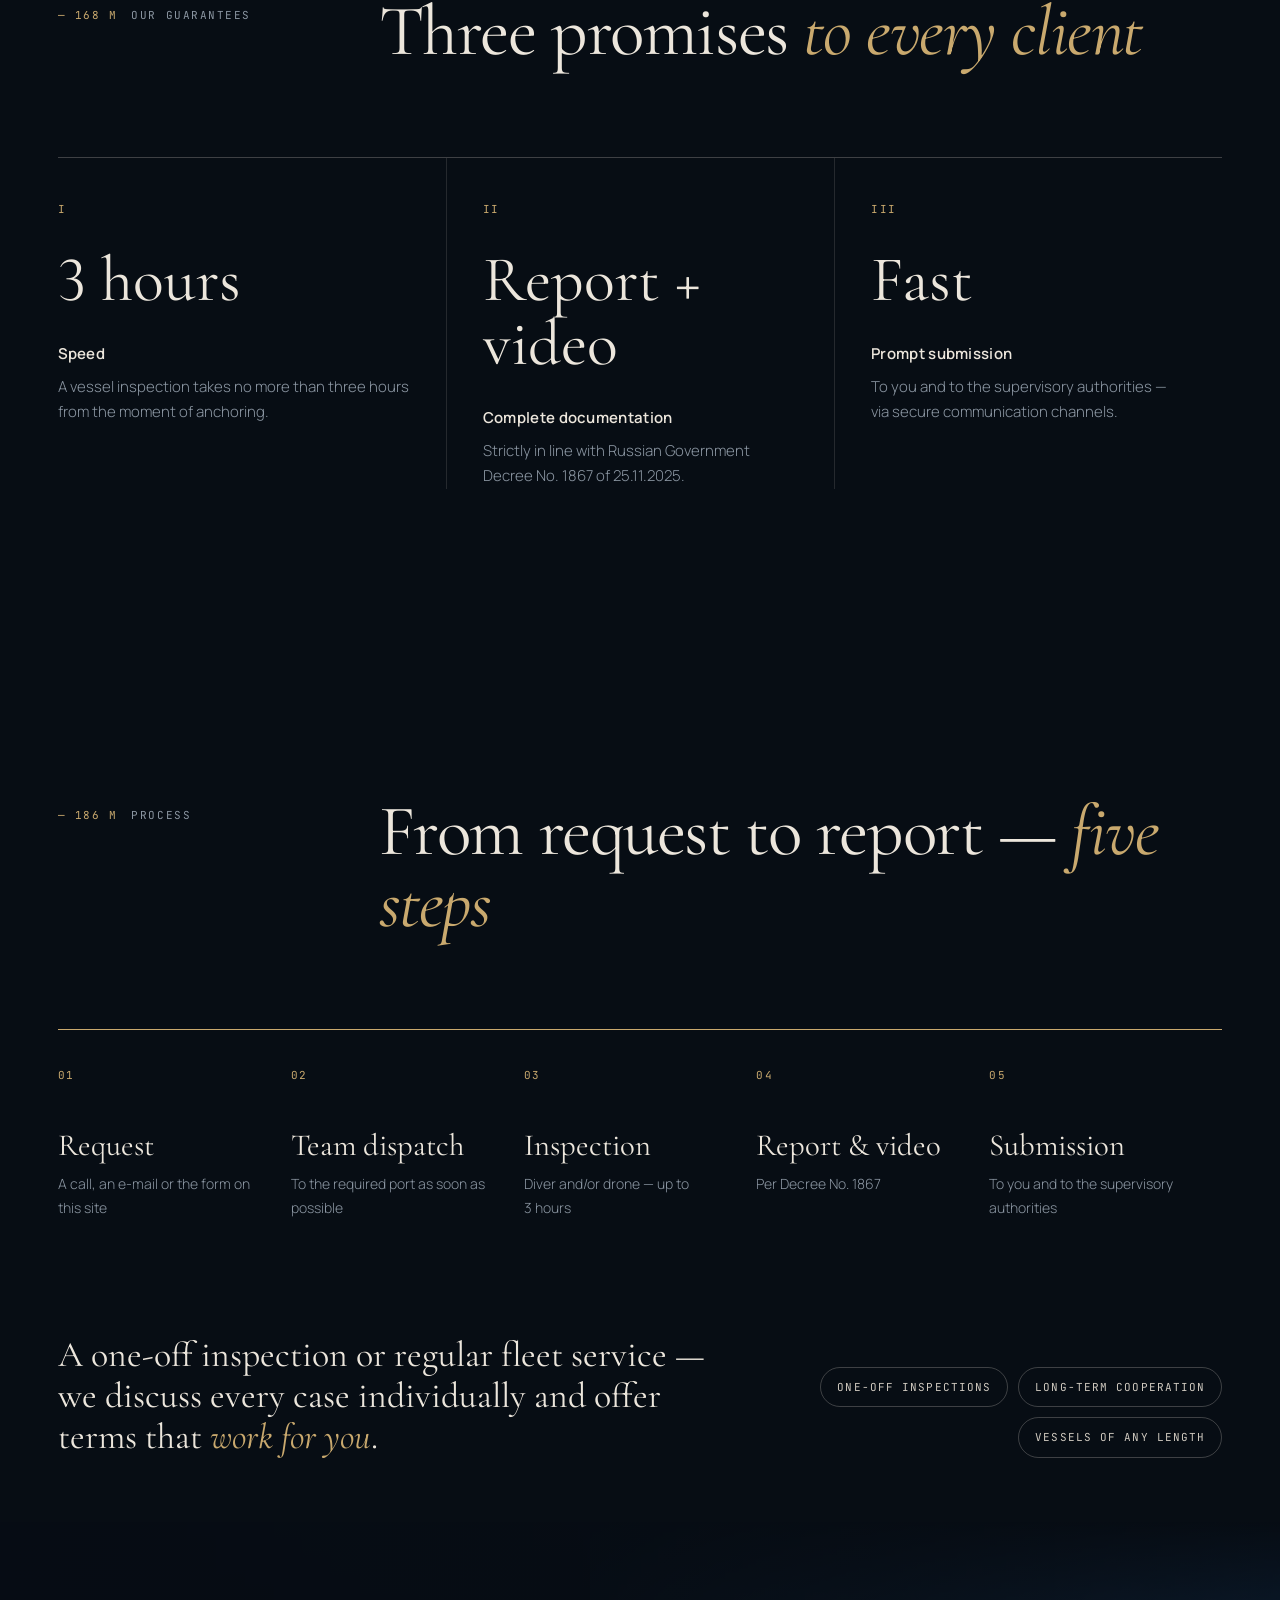
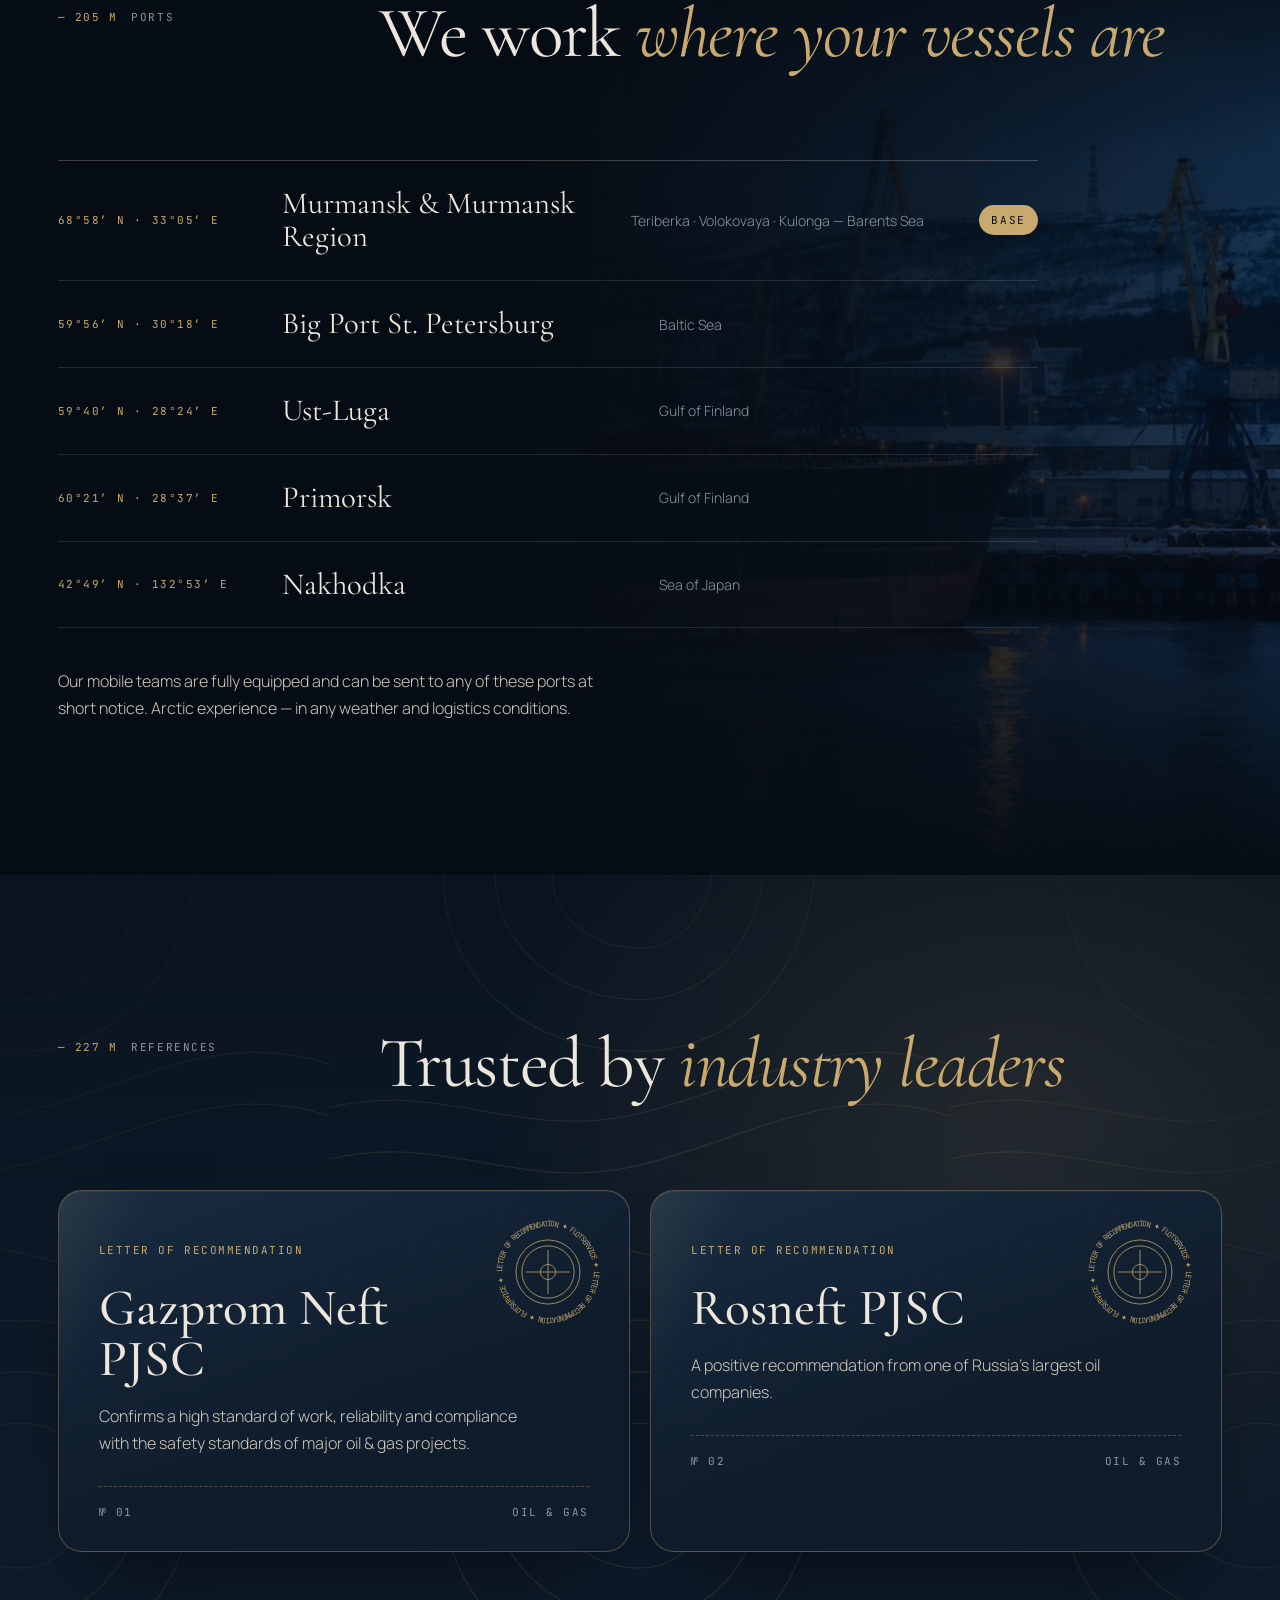
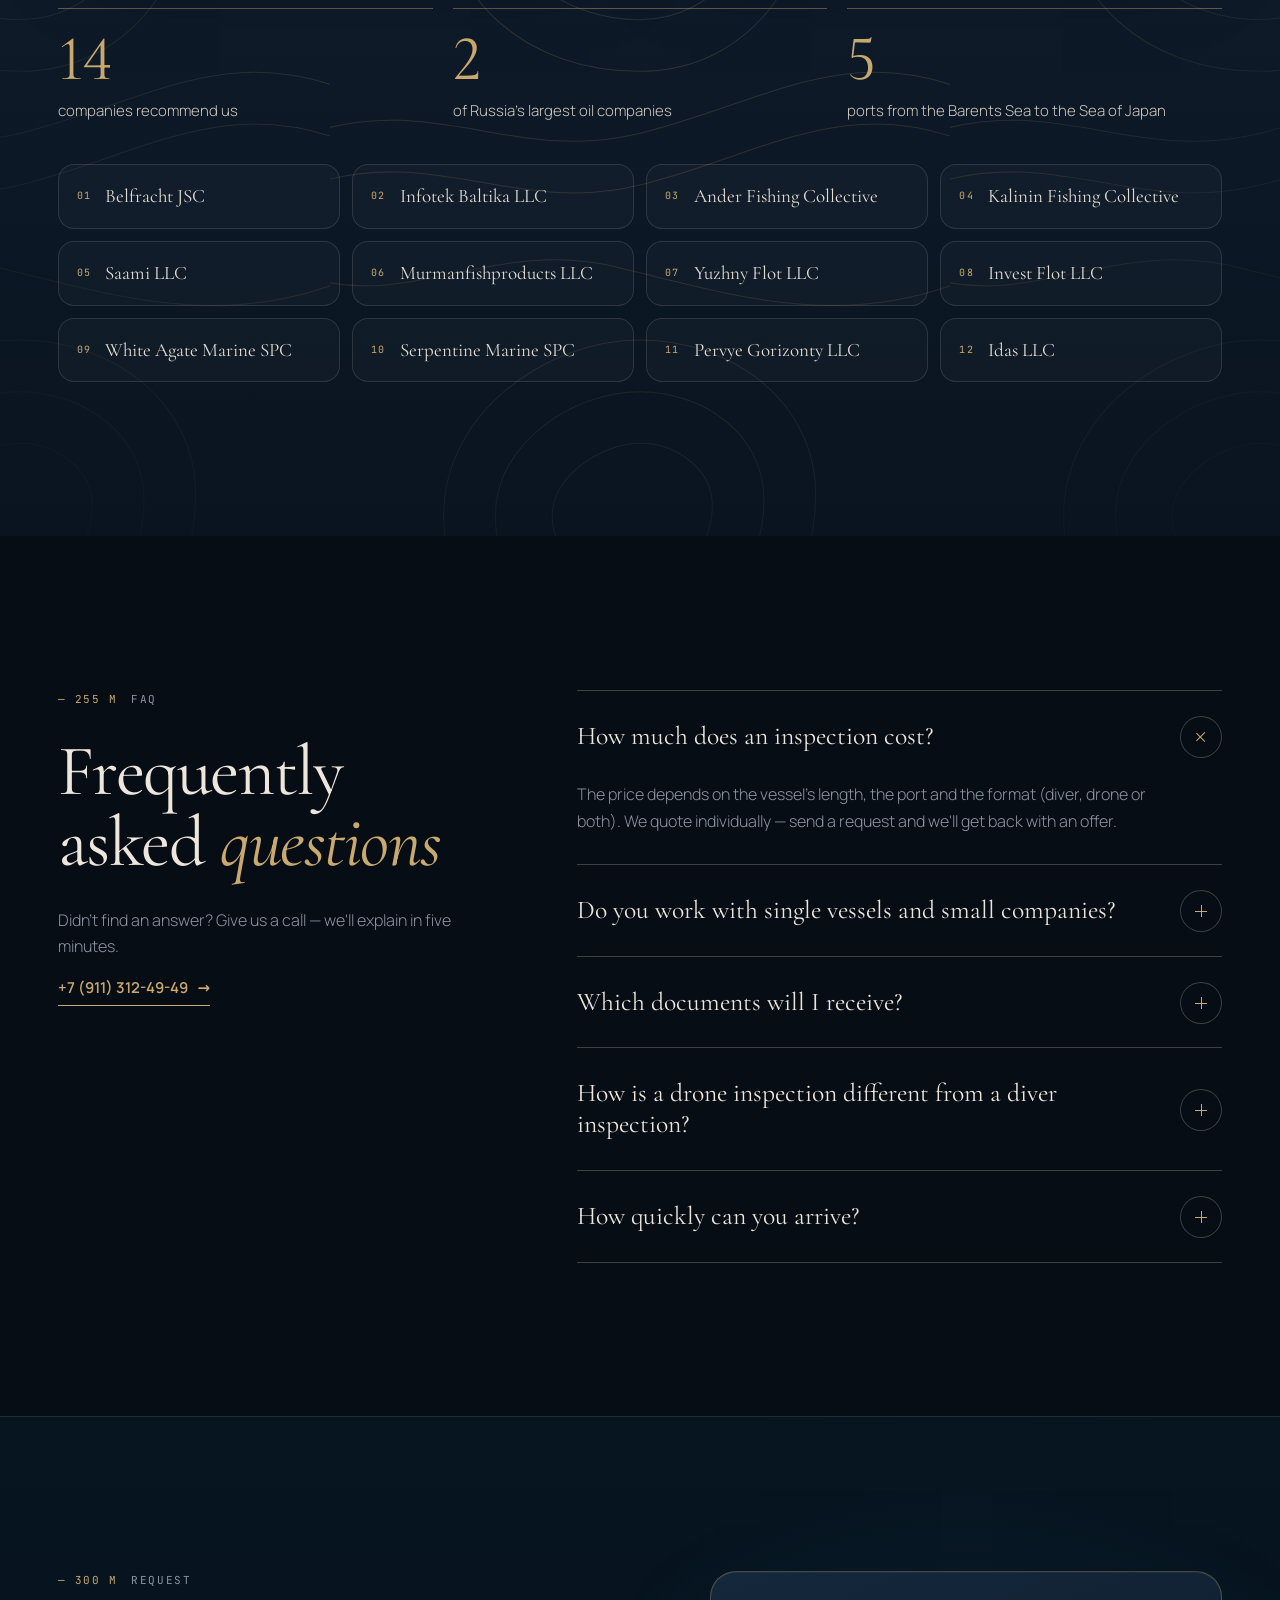
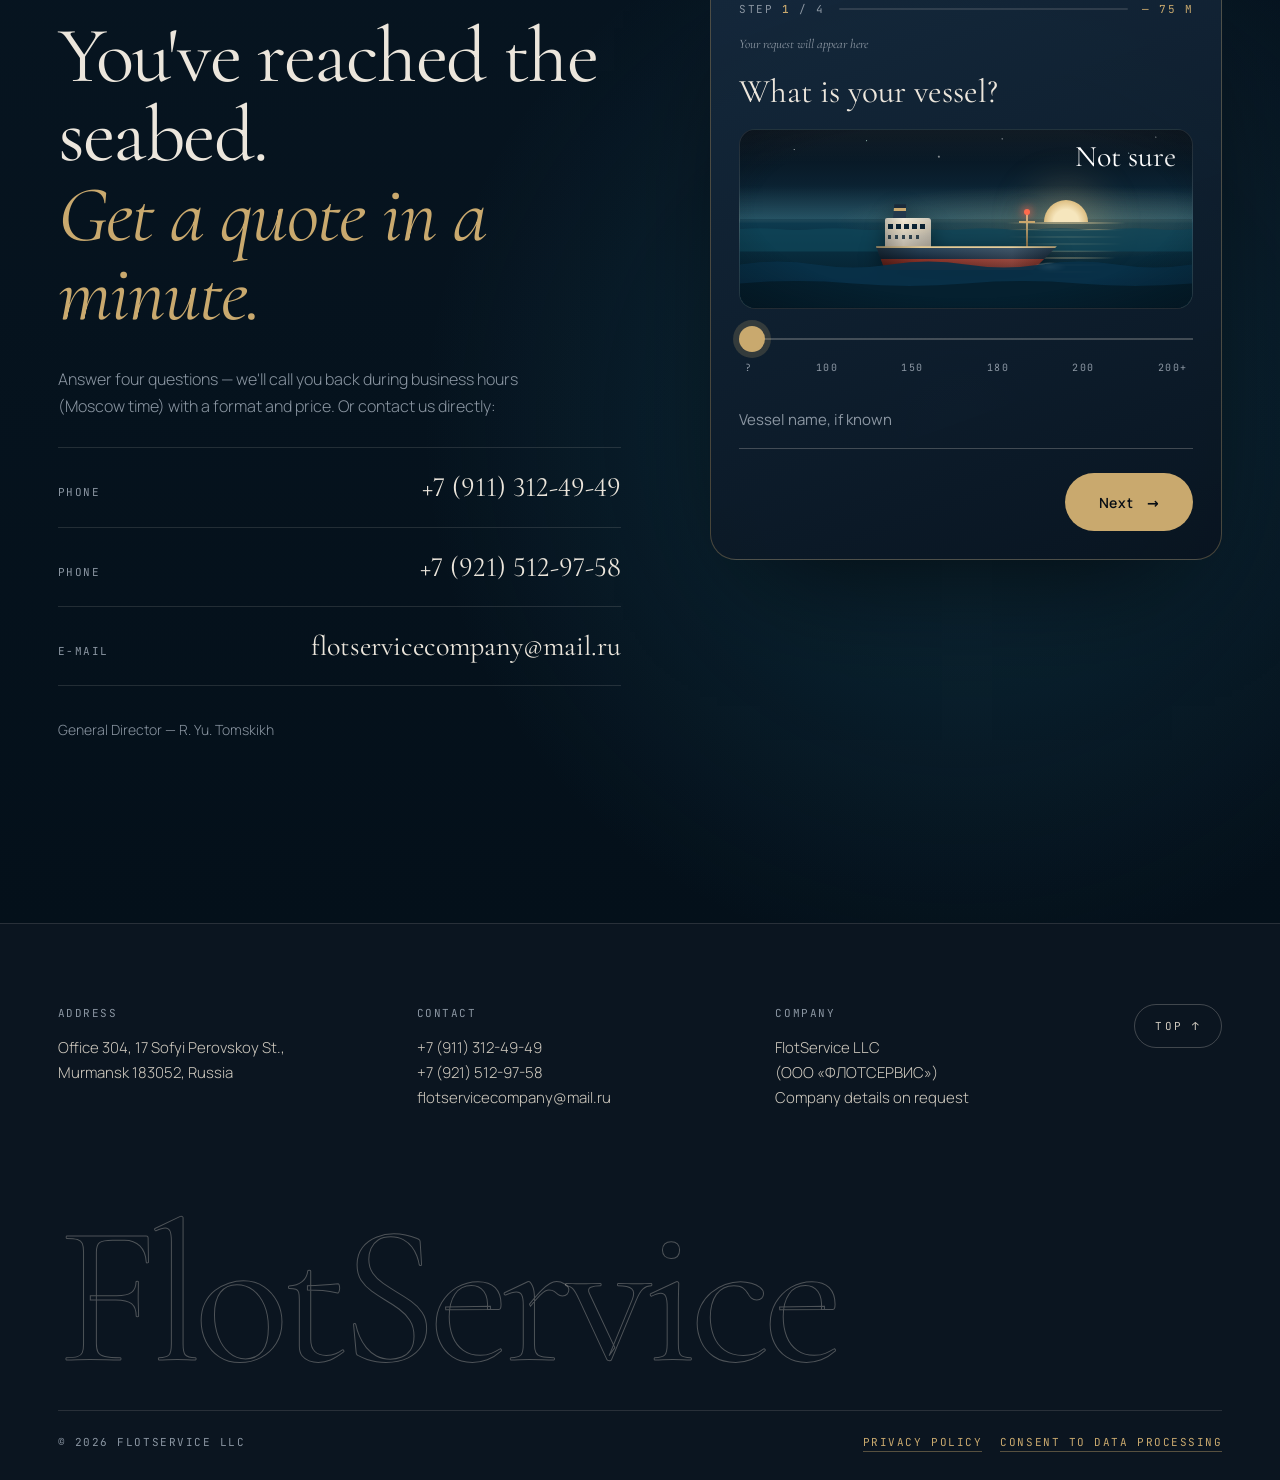
==== commit dda73401: "3D-сцена калькулятора, судно в рамке, меньше пустоты у географии Co-Authored-By: Claude Opus 5.5 <no" ====
--- a/en/index.html
+++ b/en/index.html
@@ -11,7 +11,7 @@
 <meta property="og:image" content="../assets/diver.jpg">
 <link rel="icon" href="data:image/svg+xml,%3Csvg xmlns='http://www.w3.org/2000/svg' viewBox='0 0 32 32'%3E%3Crect width='32' height='32' rx='6' fill='%23070d14'/%3E%3Ccircle cx='16' cy='16' r='9' fill='none' stroke='%23c9a96e' stroke-width='1.5'/%3E%3Cpath d='M16 4v24M4 16h24' stroke='%23c9a96e' stroke-width='1'/%3E%3C/svg%3E">
 <link rel="stylesheet" href="../assets/fonts/fonts.css">
-<link rel="stylesheet" href="../styles.css?v=20261017b">
+<link rel="stylesheet" href="../styles.css?v=20261017c">
 <link rel="alternate" hreflang="ru" href="https://vodolaznaya-kompaniya.vercel.app/">
 <link rel="alternate" hreflang="en" href="https://vodolaznaya-kompaniya.vercel.app/en/">
 <script>
@@ -487,7 +487,7 @@
       <fieldset class="quiz__step is-active" data-step="1">
         <legend class="quiz__q">What is your vessel?</legend>
         <div class="ship-meter">
-          <div class="ship-meter__sea" aria-hidden="true"><svg class="ship-meter__ship" viewBox="0 0 120 40"><use href="#ship"/></svg></div>
+          <div class="ship-meter__sea" aria-hidden="true"><span class="sea3d__sun"></span><span class="sea3d__path"></span><svg class="sea3d__w sea3d__w--far" viewBox="0 0 1200 60" preserveAspectRatio="none"><path d="M0 22 Q25 19 50 22 Q75 25 100 22 Q125 19 150 22 Q175 25 200 22 Q225 19 250 22 Q275 25 300 22 Q325 19 350 22 Q375 25 400 22 Q425 19 450 22 Q475 25 500 22 Q525 19 550 22 Q575 25 600 22 Q625 19 650 22 Q675 25 700 22 Q725 19 750 22 Q775 25 800 22 Q825 19 850 22 Q875 25 900 22 Q925 19 950 22 Q975 25 1000 22 Q1025 19 1050 22 Q1075 25 1100 22 Q1125 19 1150 22 Q1175 25 1200 22 V60H0Z"/></svg><div class="ship-meter__ship ship3d"><span class="ship3d__shadow"></span><span class="ship3d__mast"></span><span class="ship3d__cargo"></span><span class="ship3d__bridge"><i></i></span><span class="ship3d__hull"></span><span class="ship3d__foam"></span></div><svg class="sea3d__w sea3d__w--mid" viewBox="0 0 1200 60" preserveAspectRatio="none"><path d="M0 24 Q50 19 100 24 Q150 29 200 24 Q250 19 300 24 Q350 29 400 24 Q450 19 500 24 Q550 29 600 24 Q650 19 700 24 Q750 29 800 24 Q850 19 900 24 Q950 29 1000 24 Q1050 19 1100 24 Q1150 29 1200 24 V60H0Z"/></svg><svg class="sea3d__w sea3d__w--near" viewBox="0 0 1200 60" preserveAspectRatio="none"><path d="M0 26 Q75 19 150 26 Q225 33 300 26 Q375 19 450 26 Q525 33 600 26 Q675 19 750 26 Q825 33 900 26 Q975 19 1050 26 Q1125 33 1200 26 V60H0Z"/></svg></div>
           <output class="ship-meter__val" id="lenVal" for="lenRange">Not sure</output>
         </div>
         <input class="ship-meter__range" type="range" min="0" max="5" step="1" value="0" id="lenRange" aria-label="Vessel length" data-labels="Not sure|up to 100 m|up to 150 m|up to 180 m|up to 200 m|over 200 m">
@@ -568,6 +568,6 @@
   <symbol id="ship" viewBox="0 0 120 40"><path d="M4 26h112l-10 12H16z" fill="none" stroke="currentColor" stroke-width="1.2"/><path d="M30 26V16h40v10M74 26V10h14v16M78 10V4h6v6" fill="none" stroke="currentColor" stroke-width="1.2"/><path d="M0 39h120" stroke="currentColor" stroke-width=".6" stroke-dasharray="2 3"/></symbol>
 </svg>
 
-<script src="../script.js?v=20261017b"></script>
+<script src="../script.js?v=20261017c"></script>
 </body>
 </html>
--- a/styles.css
+++ b/styles.css
@@ -425,7 +425,8 @@
 .individual__tags i{font-style:normal;padding:10px 16px;border:1px solid var(--line-2);border-radius:999px;color:#d0cac0;letter-spacing:.1em}
 
 /* ---------- География ---------- */
-.geo{overflow:hidden;isolation:isolate}
+#process{padding-bottom:clamp(40px,5vw,72px)}
+.geo{overflow:hidden;isolation:isolate;padding-top:clamp(48px,6vw,96px)}
 .geo__bg{position:absolute;inset:0;z-index:-1;background:url("assets/port.jpg") right center/auto 100% no-repeat;opacity:.5}
 .geo__bg::after{content:"";position:absolute;inset:0;background:linear-gradient(90deg,var(--ink) 0%,rgba(7,13,20,.92) 45%,rgba(7,13,20,.3) 100%),linear-gradient(180deg,var(--ink),transparent 25%,transparent 75%,var(--ink))}
 .ports{list-style:none;border-top:1px solid var(--line-2);max-width:980px}
@@ -557,12 +558,54 @@
 .quiz__q{font-family:var(--serif);font-size:clamp(26px,2.6vw,34px);line-height:1.1;margin:14px 0 18px;padding:0}
 .quiz__nav{display:flex;flex-wrap:wrap;gap:10px;margin-top:24px}
 .quiz__nav .btn--brass{margin-left:auto}
-.ship-meter{position:relative;height:150px;border-radius:16px;overflow:hidden;border:1px solid var(--line);
-  background:linear-gradient(180deg,#0f2a3d 0 60%,#0b3d55 60% 100%)}
-.ship-meter::after{content:"";position:absolute;left:0;right:0;top:60%;height:8px;margin-top:-4px;background:repeating-radial-gradient(circle at 10px -6px,transparent 0 9px,rgba(170,240,255,.35) 9px 10px,transparent 10px 20px);background-size:20px 8px;animation:wave 3s linear infinite}
-@keyframes wave{to{background-position:20px 0}}
-.ship-meter__sea{position:absolute;left:0;right:0;bottom:40%;display:flex;justify-content:center;align-items:flex-end}
-.ship-meter__ship{width:var(--w,34%);color:var(--brass);transition:width .6s var(--ease);margin-bottom:-6px;filter:drop-shadow(0 0 12px rgba(201,169,110,.35));animation:float 4s ease-in-out infinite}
+.ship-meter{position:relative;height:180px;border-radius:16px;overflow:hidden;border:1px solid var(--line);isolation:isolate;
+  background:radial-gradient(ellipse 70% 30% at 70% 52%,rgba(201,169,110,.22),transparent 70%),
+    linear-gradient(180deg,#050f19 0%,#0b2232 32%,#1b4556 51%,#0d3a4e 52.5%,#082b3c 70%,#041824 100%)}
+/* звёзды и дымка над горизонтом */
+.ship-meter::before{content:"";position:absolute;inset:0 0 50% 0;z-index:-1;opacity:.7;
+  background:radial-gradient(1px 1px at 12% 22%,#fff,transparent),radial-gradient(1px 1px at 28% 12%,#cfe,transparent),radial-gradient(1.5px 1.5px at 44% 30%,#fff,transparent),radial-gradient(1px 1px at 58% 10%,#fff,transparent),radial-gradient(1px 1px at 86% 26%,#dff,transparent),radial-gradient(1px 1px at 92% 8%,#fff,transparent),
+    linear-gradient(180deg,transparent 60%,rgba(120,190,205,.18))}
+/* виньетка — объём и глубина */
+.ship-meter::after{content:"";position:absolute;inset:0;pointer-events:none;border-radius:inherit;
+  background:radial-gradient(ellipse 85% 90% at 50% 45%,transparent 55%,rgba(2,8,14,.6)),linear-gradient(180deg,rgba(255,255,255,.05),transparent 20%)}
+.ship-meter__sea{position:absolute;inset:0}
+.sea3d__sun{position:absolute;left:72%;top:calc(52% - 22px);width:44px;height:22px;transform:translateX(-50%);border-radius:44px 44px 0 0;
+  background:radial-gradient(circle at 50% 100%,#f6e6bd 0 40%,#d9b878 75%,#b88f52);box-shadow:0 0 40px 14px rgba(201,169,110,.28)}
+.sea3d__path{position:absolute;left:72%;top:52%;bottom:0;width:160px;transform:translateX(-50%);
+  background:repeating-linear-gradient(180deg,rgba(240,214,160,.45) 0 2px,transparent 2px 7px);
+  -webkit-mask:radial-gradient(ellipse 50% 100% at 50% 0,#000 20%,transparent 75%);mask:radial-gradient(ellipse 50% 100% at 50% 0,#000 20%,transparent 75%);animation:glint 3.5s ease-in-out infinite}
+@keyframes glint{50%{background-position:0 4px}}
+.sea3d__w{position:absolute;left:0;width:200%;max-width:none;animation:sea 20s linear infinite;will-change:transform}
+.sea3d__w--far{top:calc(52% - 6px);height:20%;fill:#0f4558;opacity:.75;animation-duration:30s}
+.sea3d__w--mid{bottom:0;height:40%;fill:#09324a;opacity:.92;animation-duration:20s}
+.sea3d__w--near{bottom:0;height:24%;fill:#05202f;animation-duration:13s}
+@keyframes sea{to{transform:translateX(-50%)}}
+/* судно: растёт в длину, а не в высоту — всегда помещается в рамку */
+.ship3d{position:absolute;bottom:21%;left:calc((100% - var(--w,40%)) / 2);width:var(--w,40%);height:72px;
+  transition:width .8s var(--ease),left .8s var(--ease);transform-origin:50% 100%;animation:bob 5s ease-in-out infinite;
+  filter:drop-shadow(0 6px 10px rgba(0,0,0,.45))}
+@keyframes bob{50%{transform:translateY(-2px) rotate(-.5deg)}}
+.ship3d>span{position:absolute;bottom:20px}
+.ship3d__hull{left:0;right:0;height:24px;bottom:0!important;clip-path:polygon(0 0,100% 0,calc(100% - 24px) 100%,9px 100%);
+  background:linear-gradient(90deg,rgba(0,0,0,.4),transparent 25%,rgba(255,255,255,.1) 75%,rgba(0,0,0,.25)),
+    linear-gradient(180deg,#e2c891 0 2px,#2a4459 2px,#16283a 55%,#8c3328 55%,#5a1f1a)}
+.ship3d__bridge{left:5%;width:46px;height:32px;border-radius:2px 3px 0 0;
+  background:linear-gradient(90deg,rgba(0,0,0,.2),transparent 40%,rgba(0,0,0,.15)),linear-gradient(180deg,#f1ebdd,#b4ad9f)}
+.ship3d__bridge::before{content:"";position:absolute;left:3px;right:3px;top:6px;height:5px;background:repeating-linear-gradient(90deg,#0a2131 0 5px,transparent 5px 8px);box-shadow:0 0 8px rgba(255,214,140,.4)}
+.ship3d__bridge::after{content:"";position:absolute;left:3px;right:12px;top:17px;height:4px;background:repeating-linear-gradient(90deg,rgba(10,33,49,.8) 0 3px,transparent 3px 7px)}
+.ship3d__bridge i{position:absolute;left:8px;bottom:100%;width:13px;height:14px;clip-path:polygon(10% 0,100% 0,100% 100%,0 100%);
+  background:linear-gradient(180deg,#1a2a39 0 4px,#c9a96e 4px 7px,#22384c 7px)}
+.ship3d__cargo{left:calc(5% + 52px);right:32px;height:var(--stack,0px);transition:height .7s var(--ease);
+  background:linear-gradient(90deg,rgba(0,0,0,.3),transparent 35%,rgba(255,255,255,.08) 80%),
+    repeating-linear-gradient(180deg,transparent 0 7px,rgba(5,15,24,.85) 7px 8px),
+    repeating-linear-gradient(90deg,#a24e38 0 15px,#0c1a26 15px 16px,#2f6e86 16px 31px,#0c1a26 31px 32px,#c9a96e 32px 47px,#0c1a26 47px 48px,#6f828f 48px 63px,#0c1a26 63px 64px)}
+.ship3d__mast{right:16%;width:2px;height:38px;background:linear-gradient(#e2c891,#6d5a3a)}
+.ship3d__mast::before{content:"";position:absolute;left:-7px;top:9px;width:16px;height:1.5px;background:#c9a96e}
+.ship3d__mast::after{content:"";position:absolute;left:-2px;top:-3px;width:6px;height:6px;border-radius:50%;background:#ff6a4d;box-shadow:0 0 8px 2px rgba(255,106,77,.7);animation:blink 2s steps(1) infinite}
+@keyframes blink{50%{opacity:.15}}
+.ship3d__shadow{left:2%;right:2%;bottom:-12px!important;height:16px;border-radius:50%;background:radial-gradient(ellipse,rgba(0,0,0,.5),transparent 70%)}
+.ship3d__foam{right:-10px;bottom:-2px!important;width:34px;height:10px;border-radius:50%;background:radial-gradient(ellipse,rgba(230,250,255,.8),rgba(230,250,255,0) 70%);animation:foam 1.6s ease-in-out infinite}
+@keyframes foam{50%{transform:scaleX(1.25);opacity:.6}}
 .ship-meter__val{position:absolute;top:12px;right:16px;font-family:var(--serif);font-size:30px;line-height:1;color:#fff}
 .ship-meter__range{-webkit-appearance:none;appearance:none;width:100%;height:28px;margin:16px 0 4px;background:transparent;cursor:pointer}
 .ship-meter__range::-webkit-slider-runnable-track{height:2px;background:linear-gradient(90deg,var(--brass) var(--fill,0%),var(--line-2) var(--fill,0%))}
@@ -735,7 +778,7 @@
   .opt>span{padding:14px 12px}
   .opt b{font-size:17px}
   .quiz__nav .btn{flex:1}
-  .ship-meter{height:130px}
+  .ship-meter{height:160px}
   .promise,.promise+.promise{padding:30px 0;border-left:0;border-bottom:1px solid var(--line)}
   .promise__big{margin:18px 0 20px}
   .geo__bg{background-size:cover;background-position:70% center;opacity:.28}
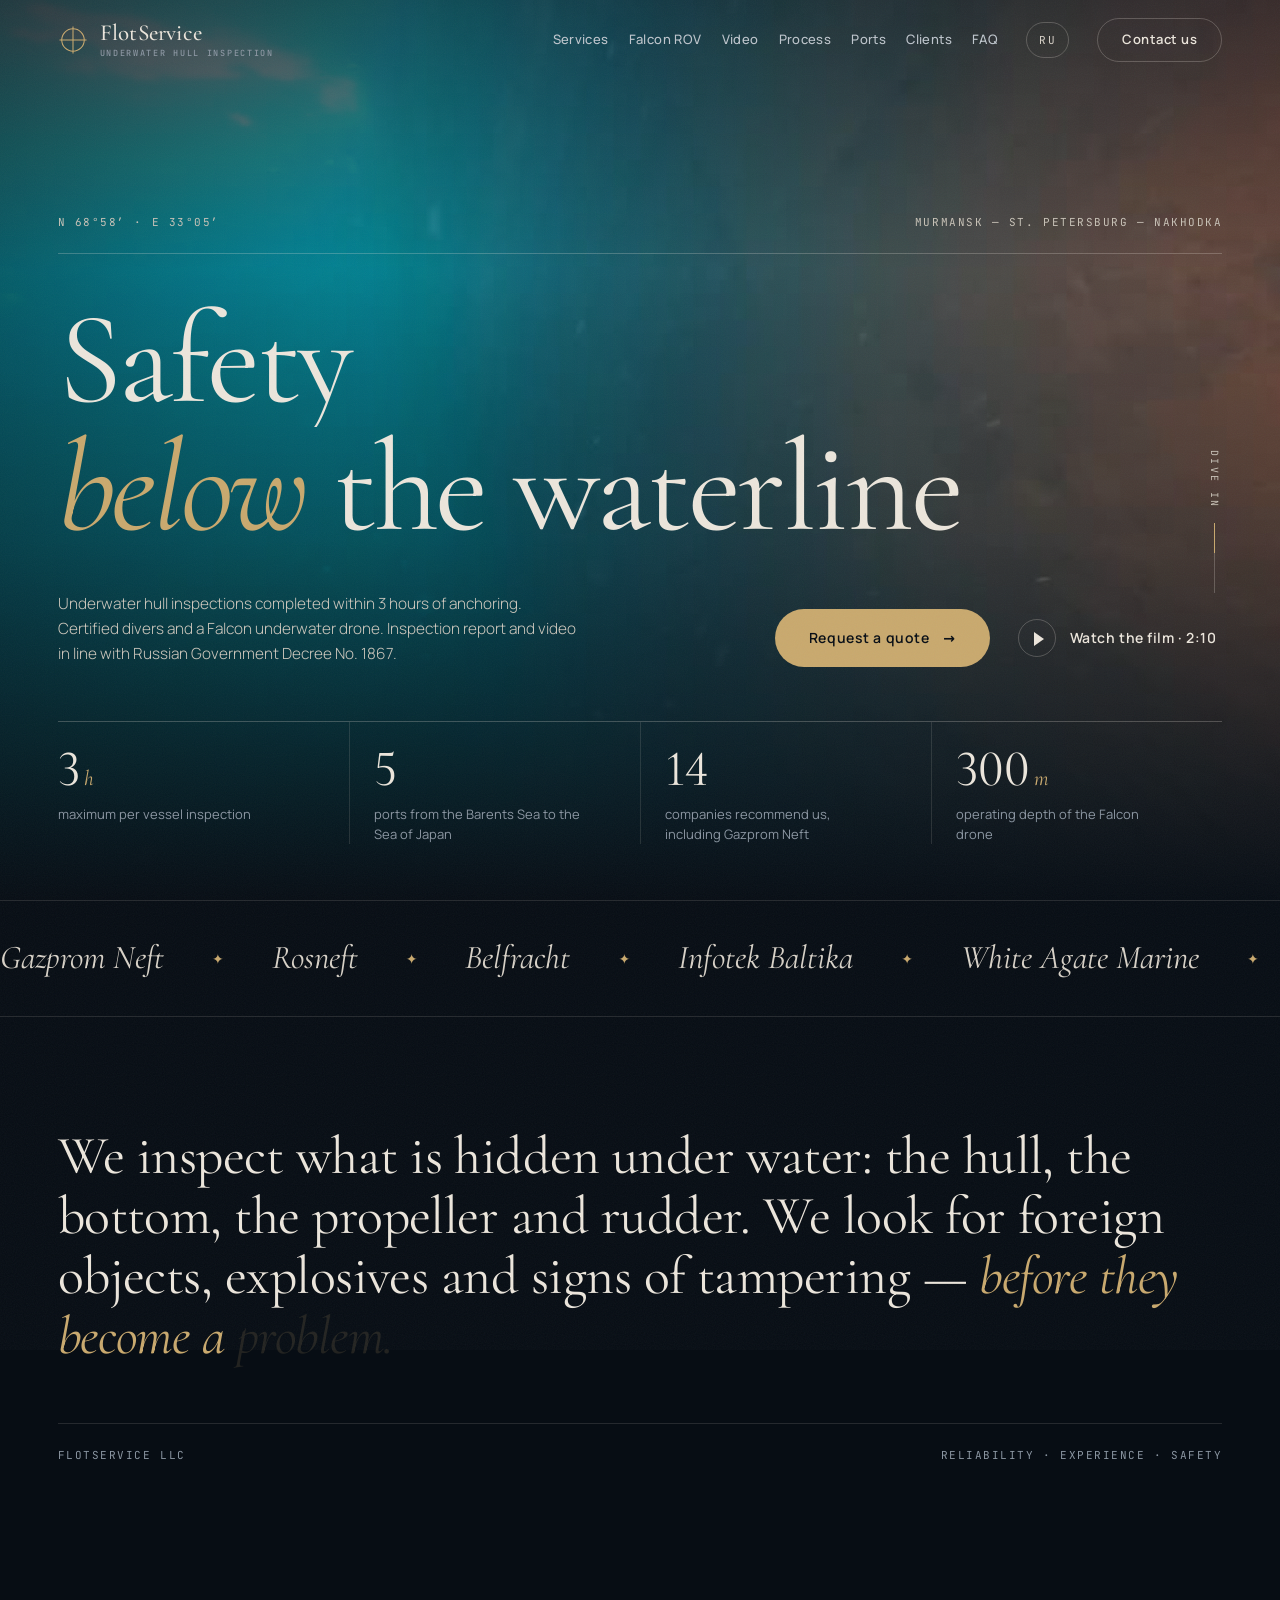
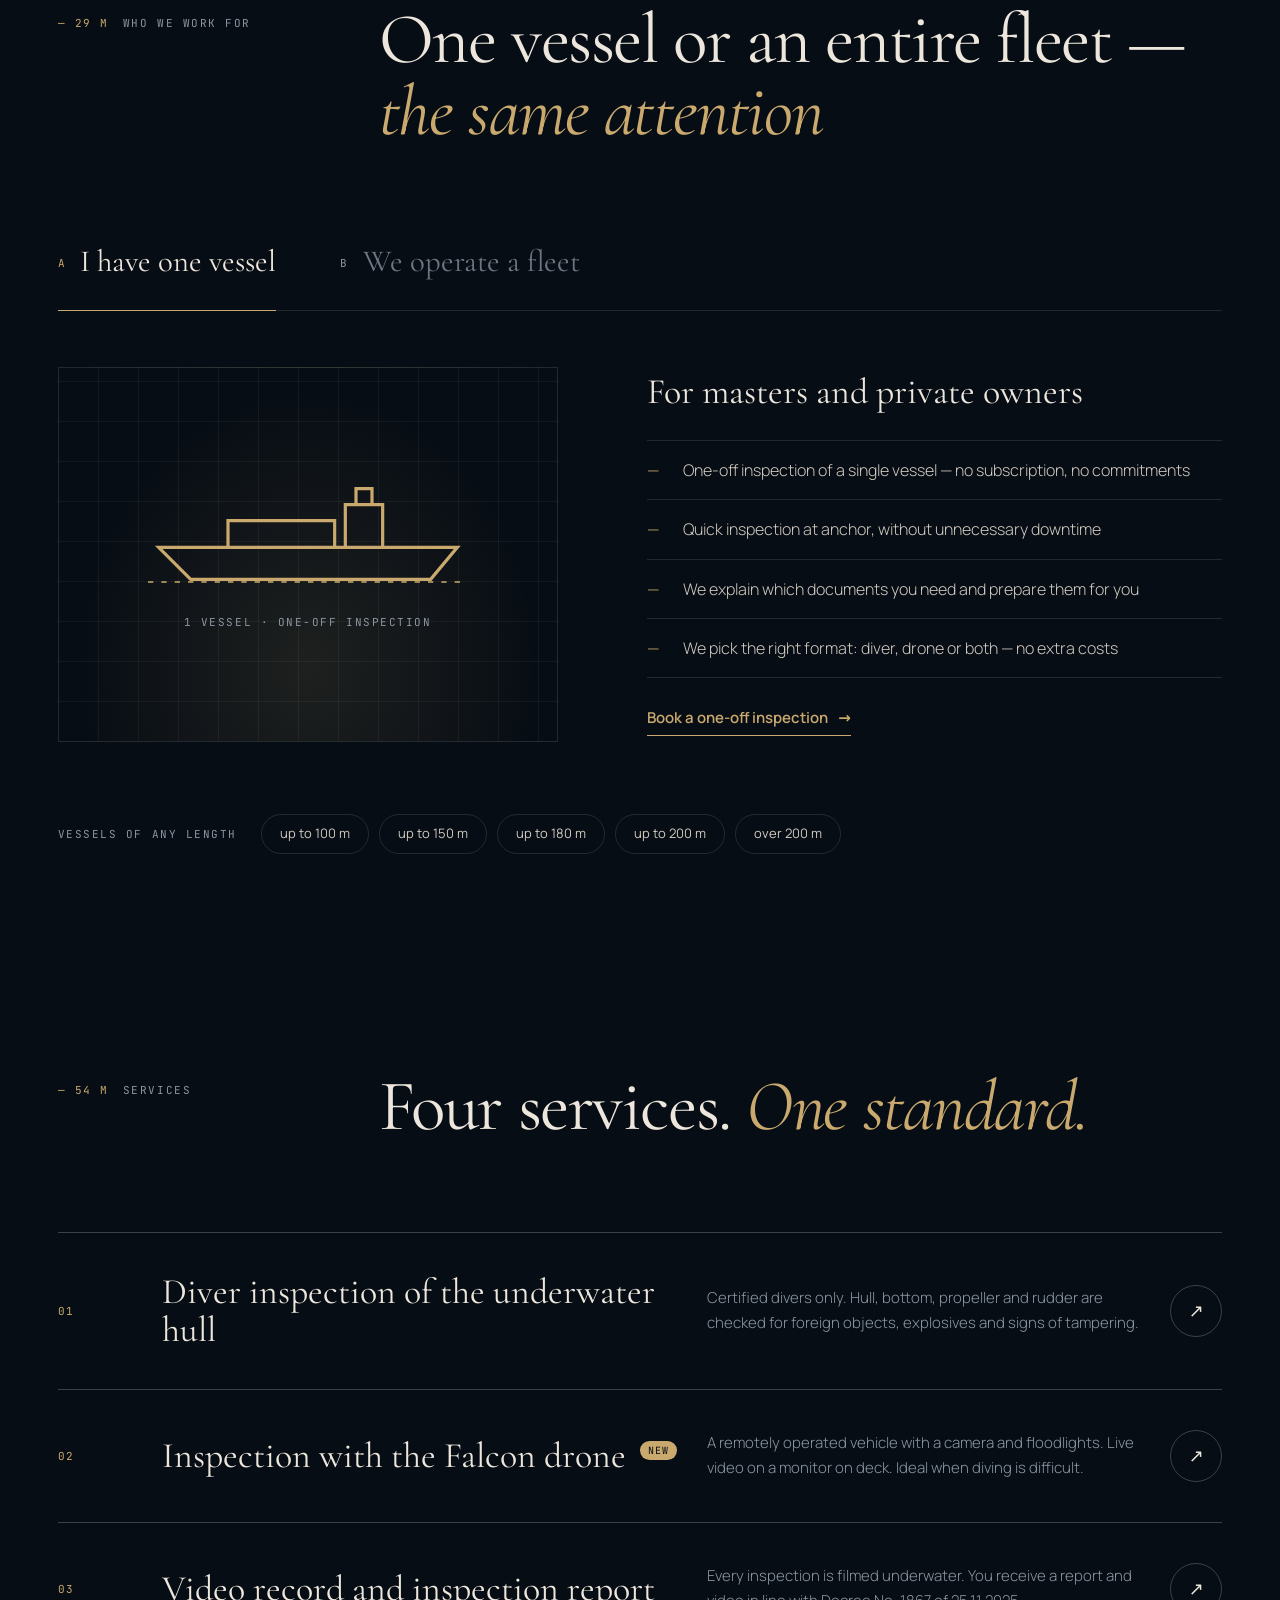
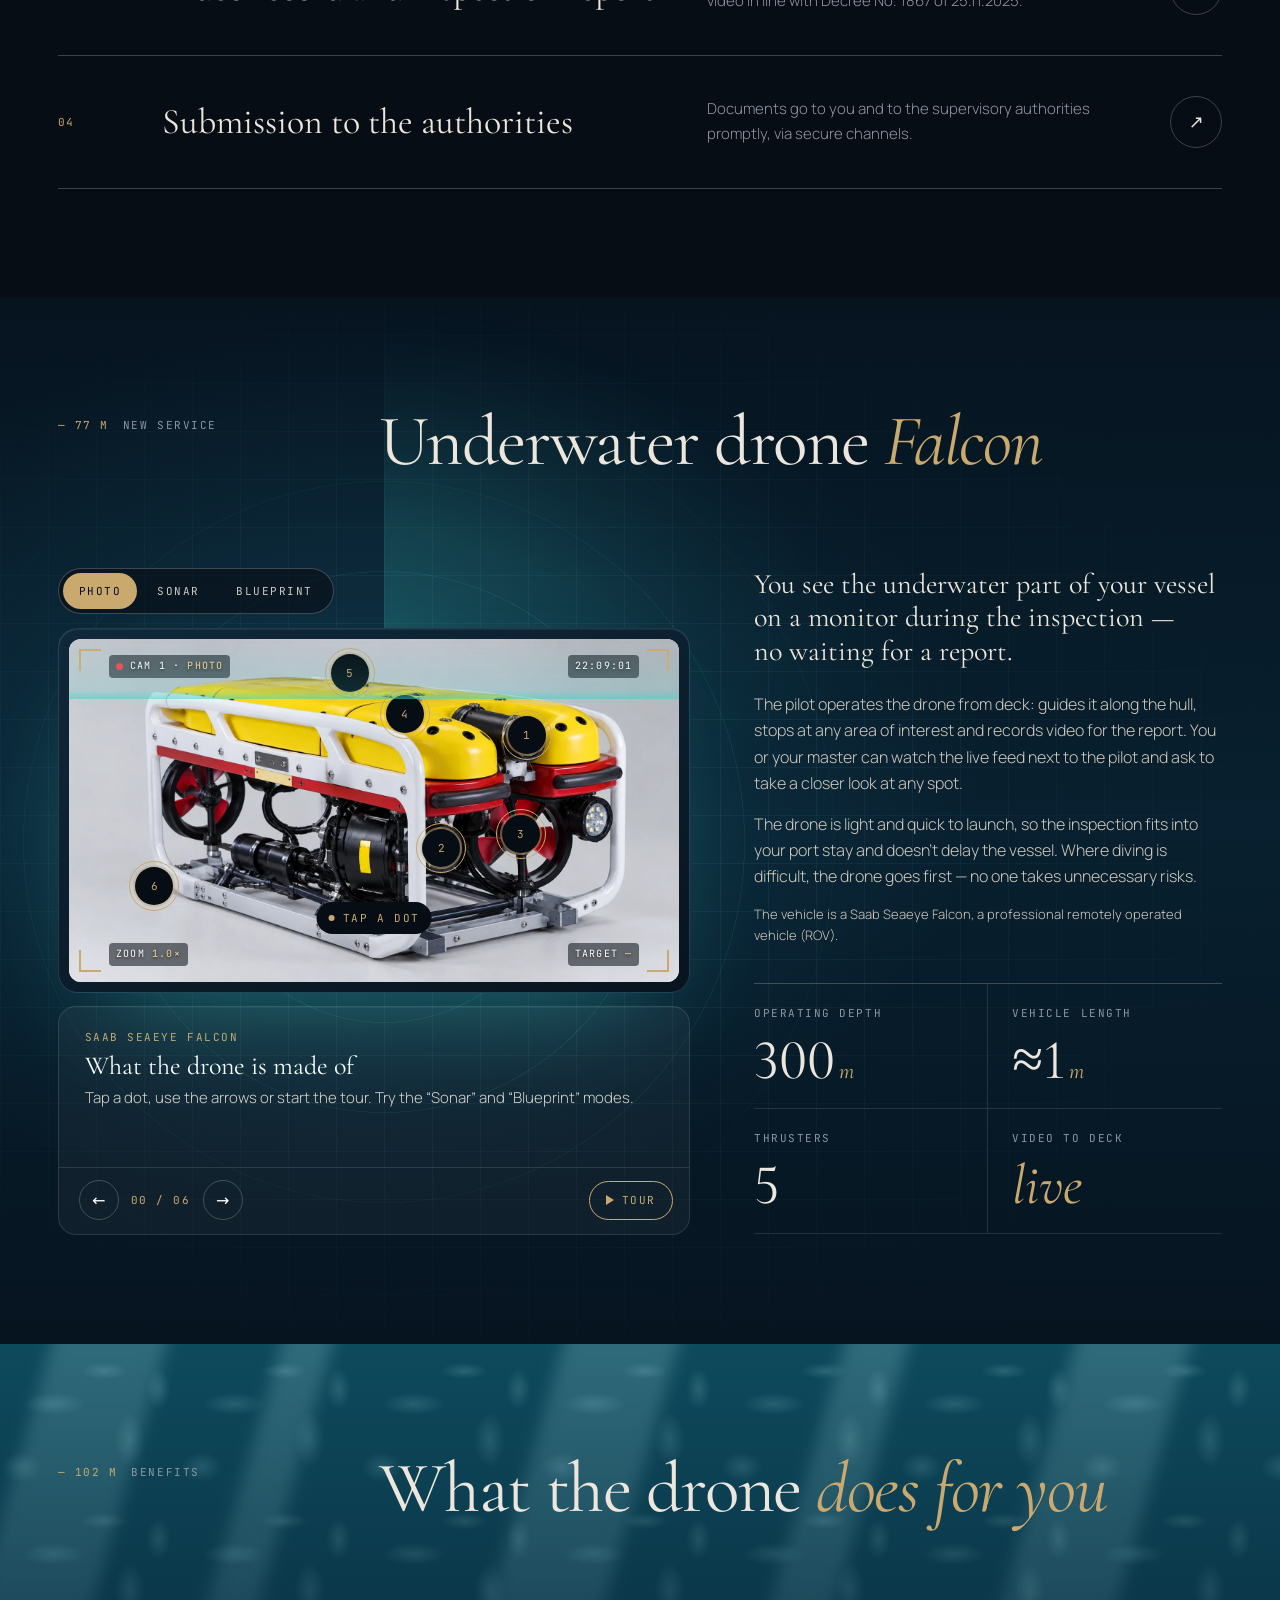
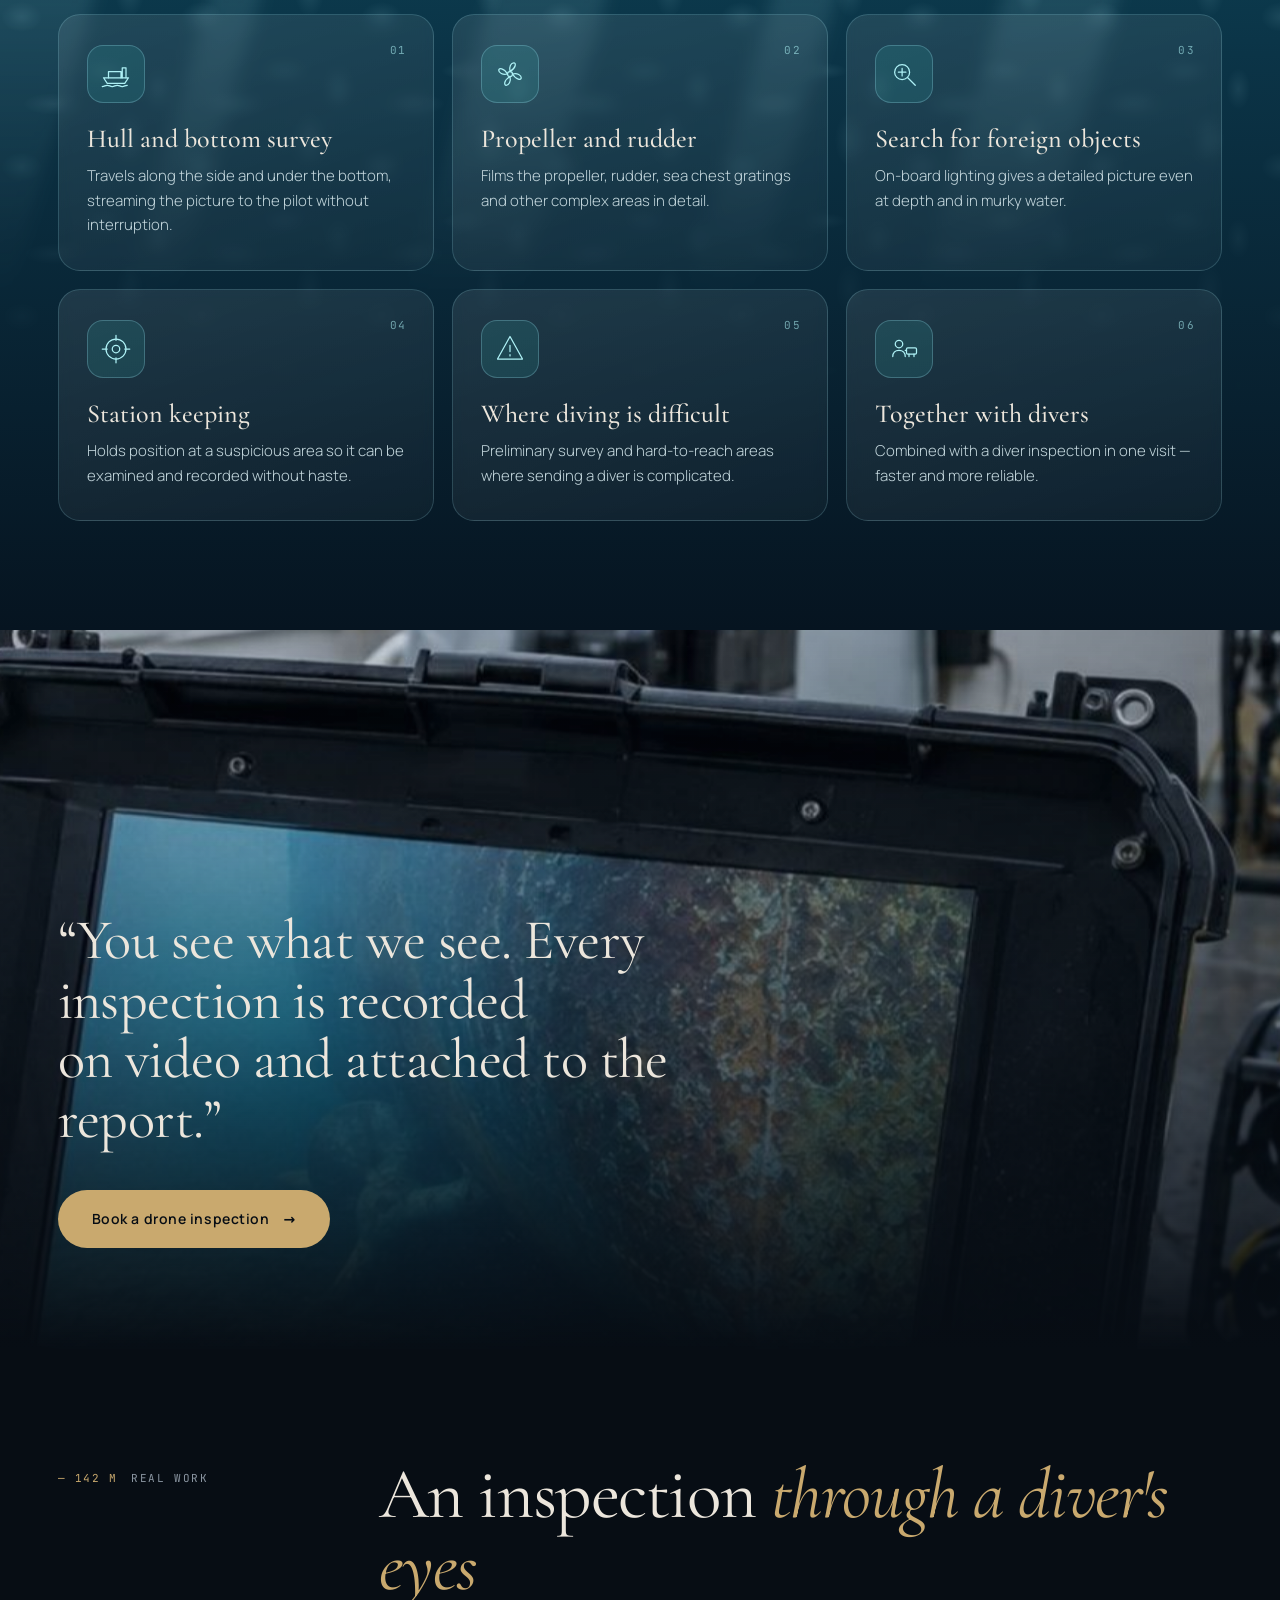
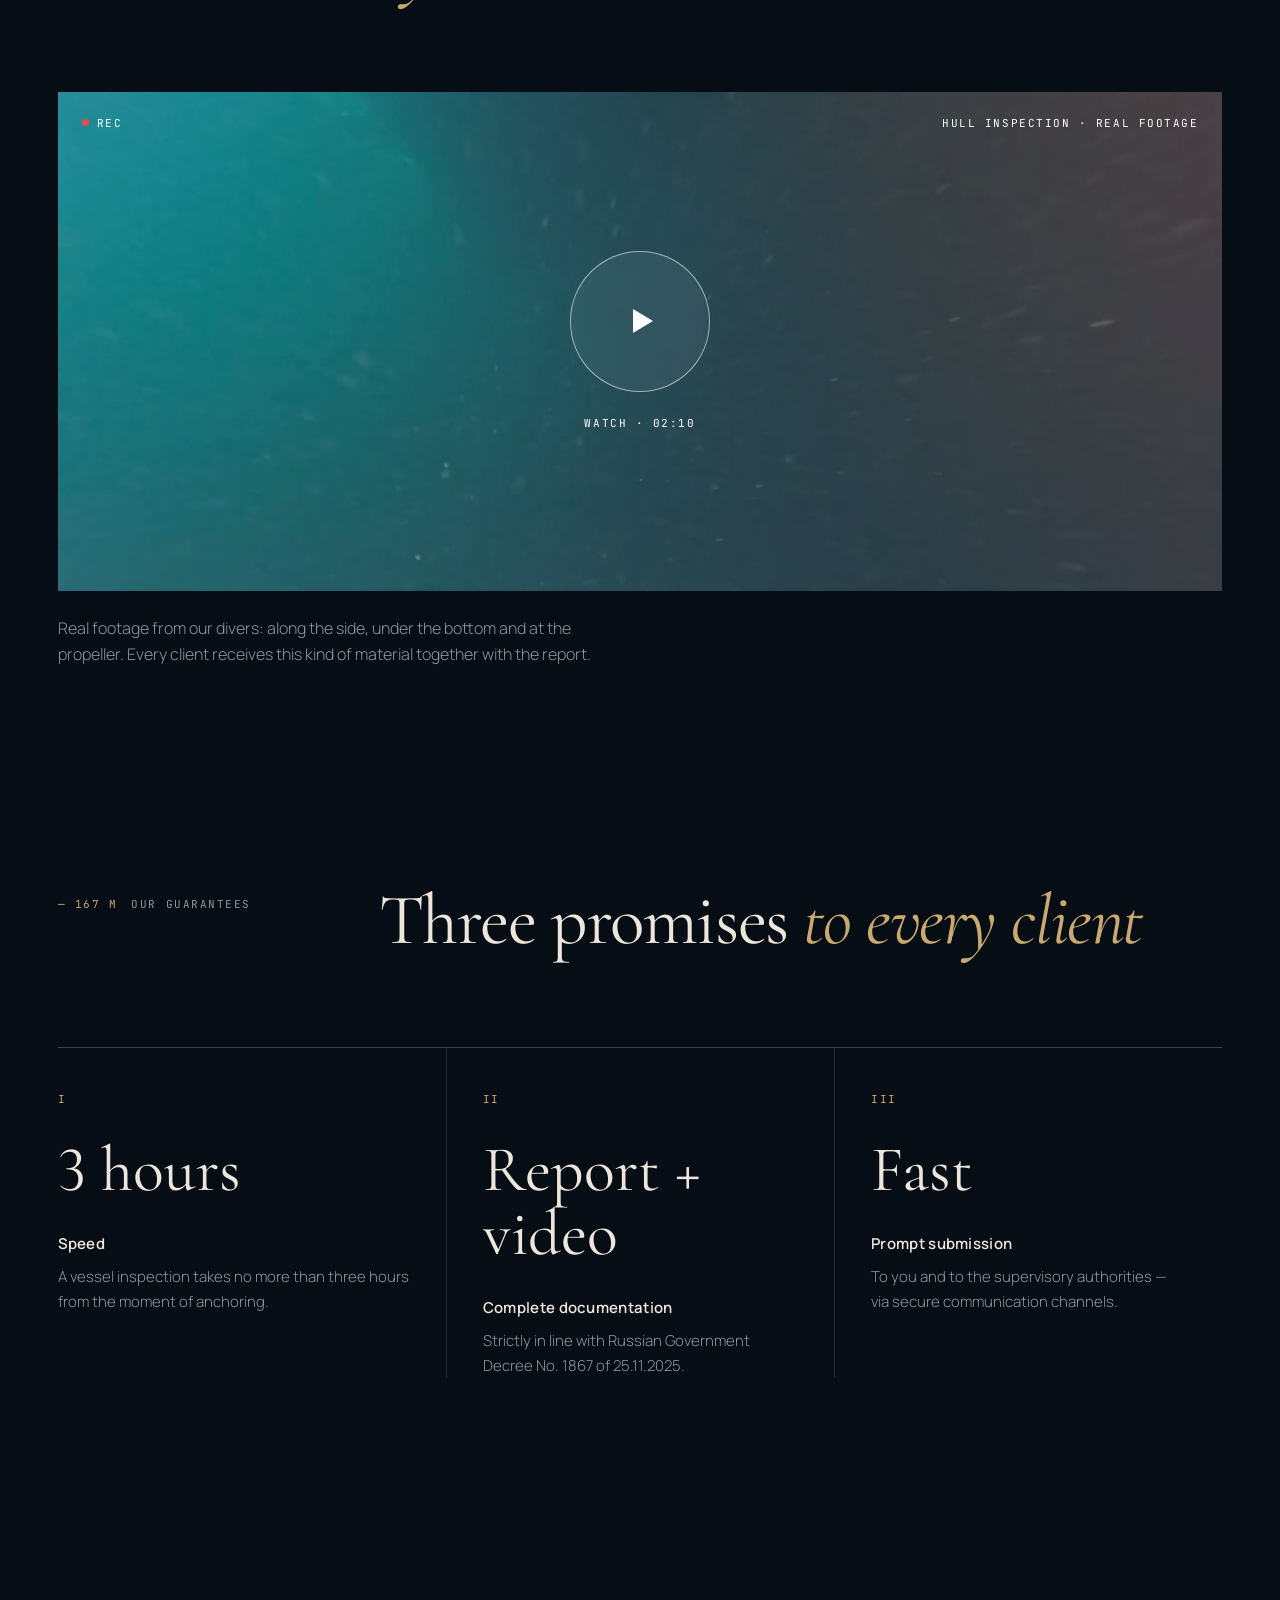
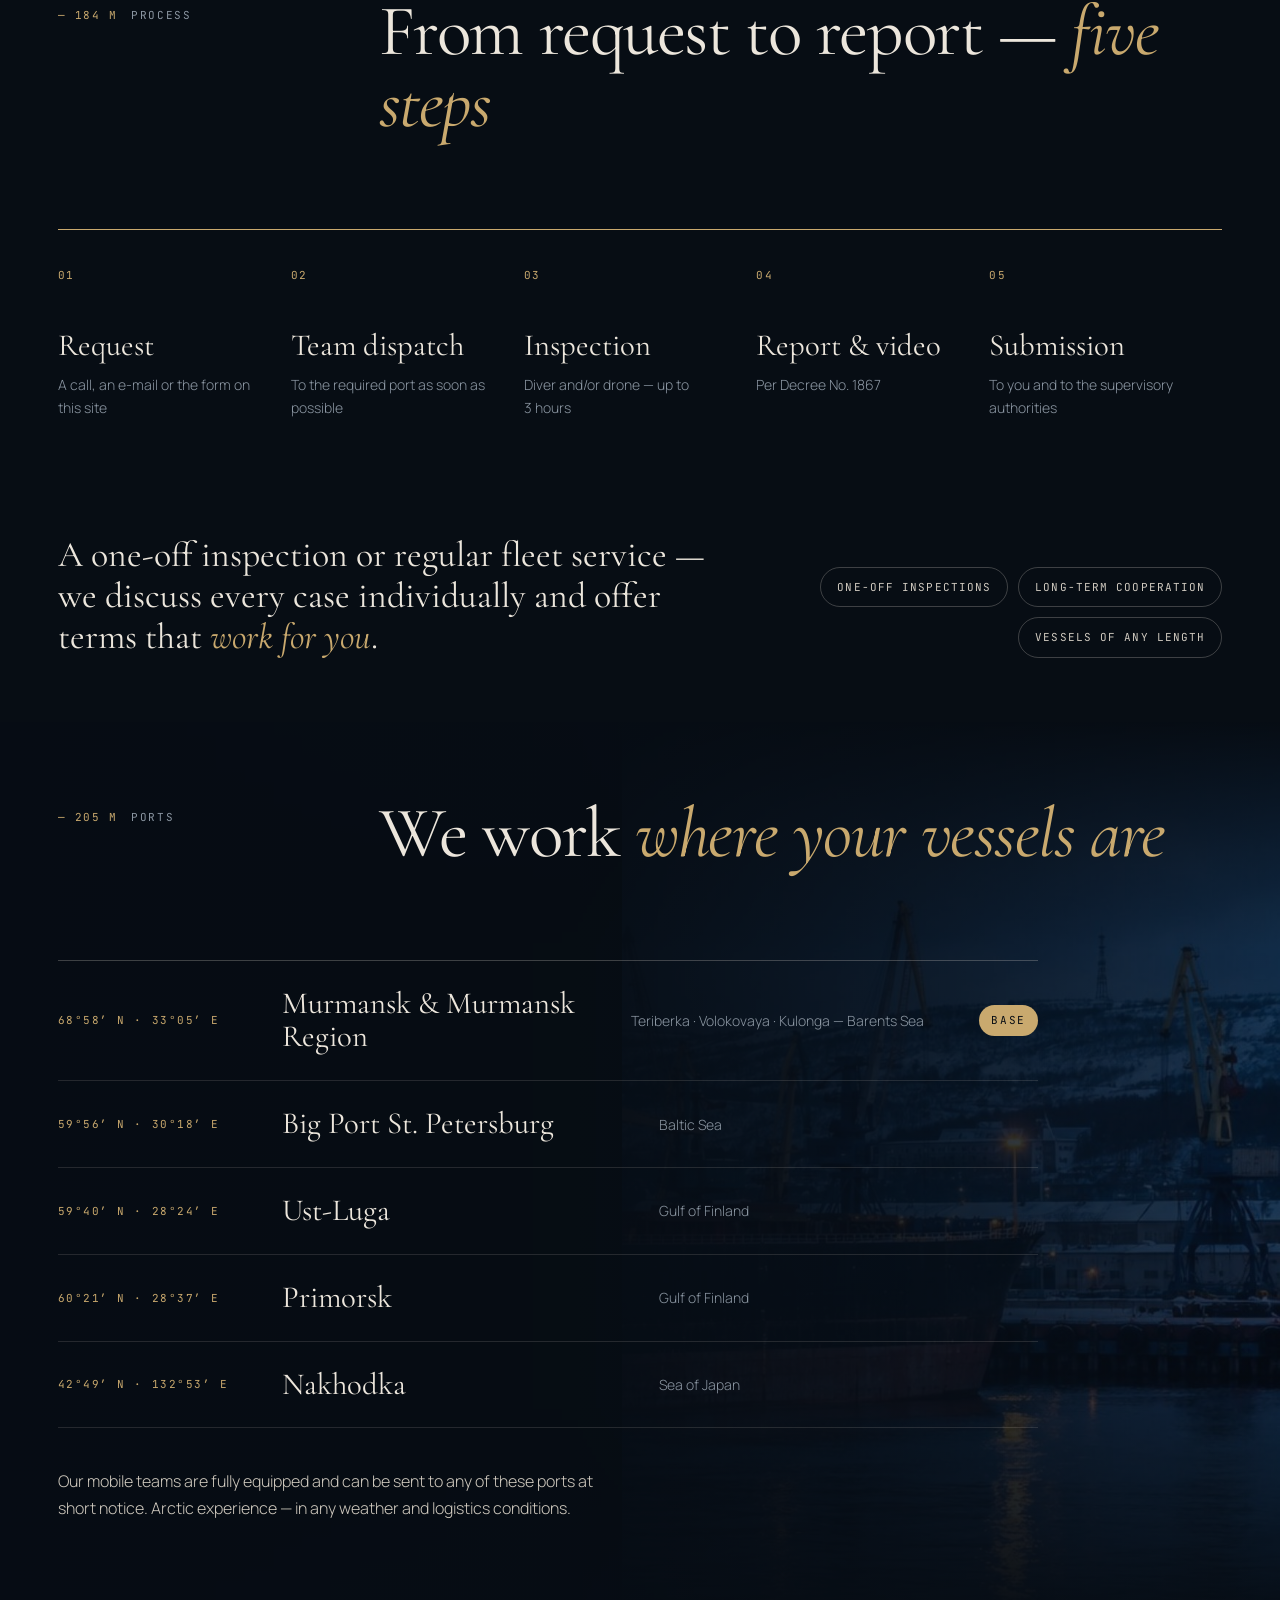
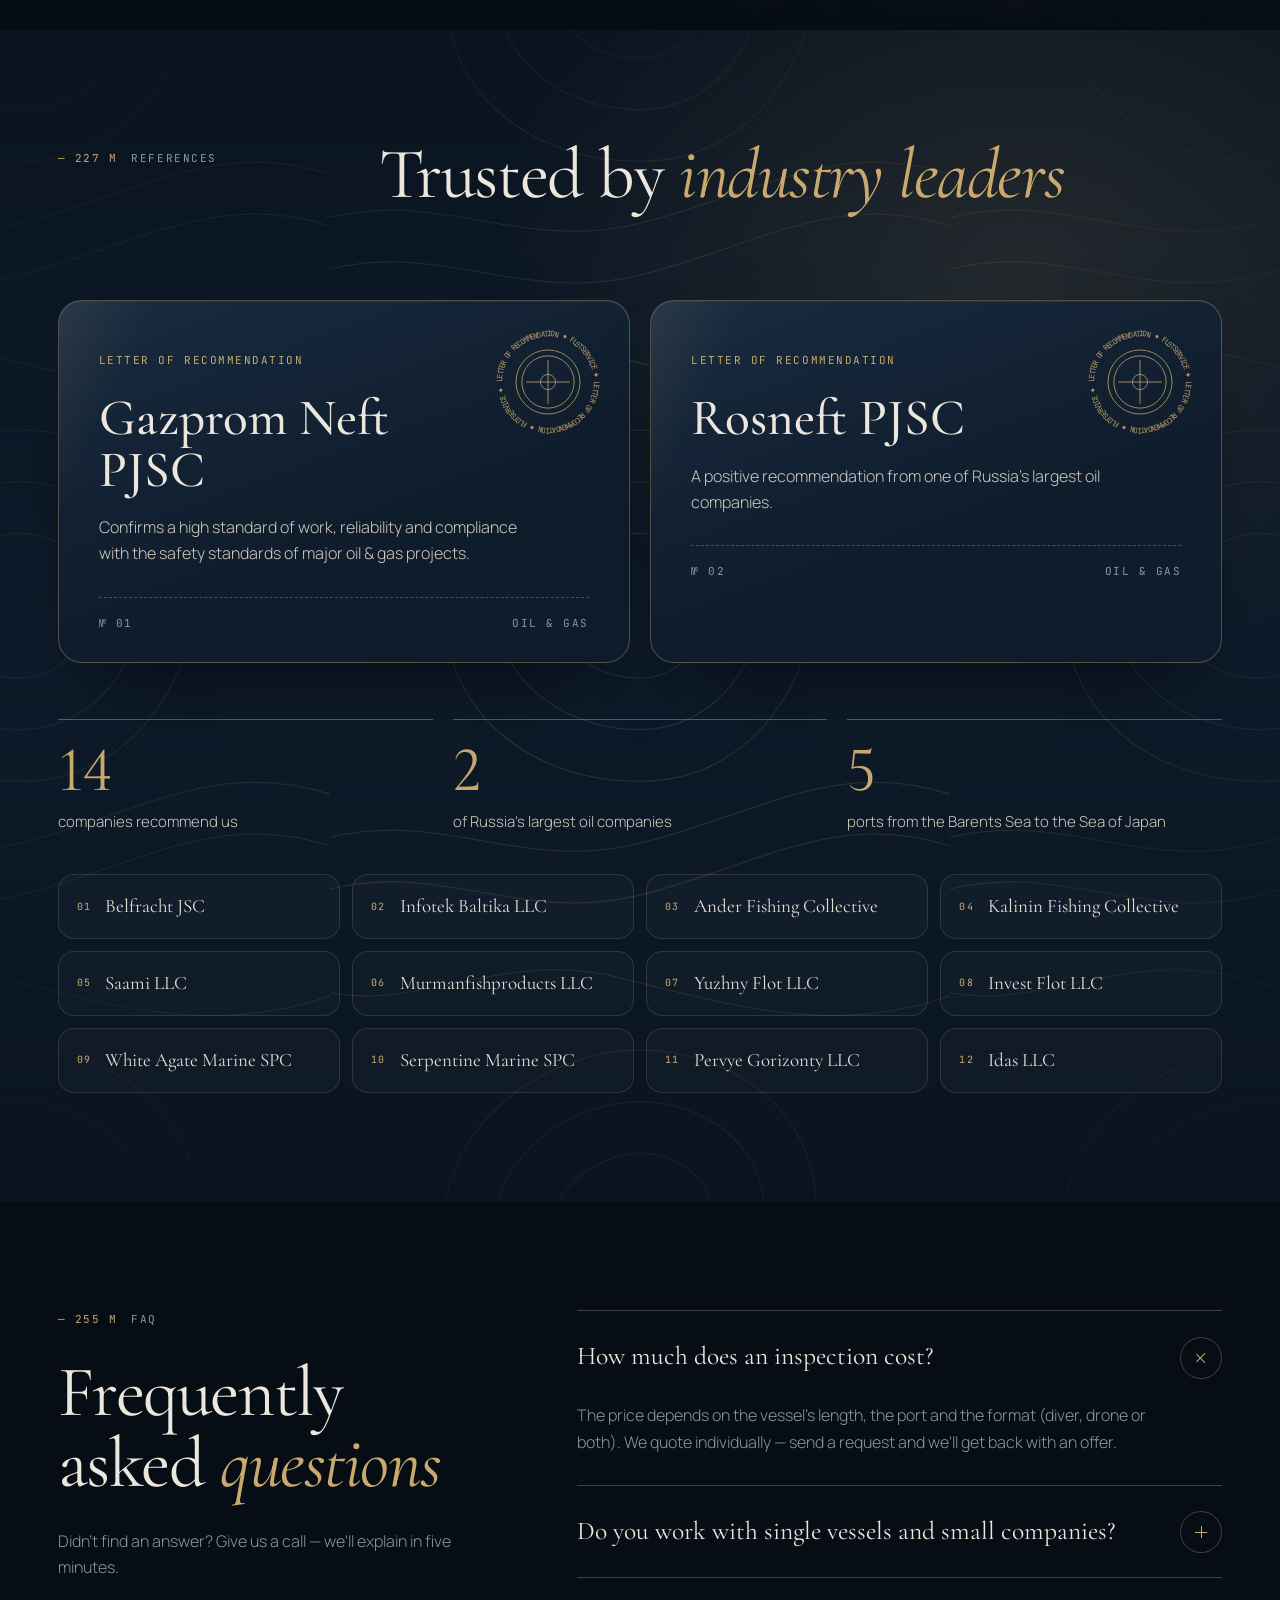
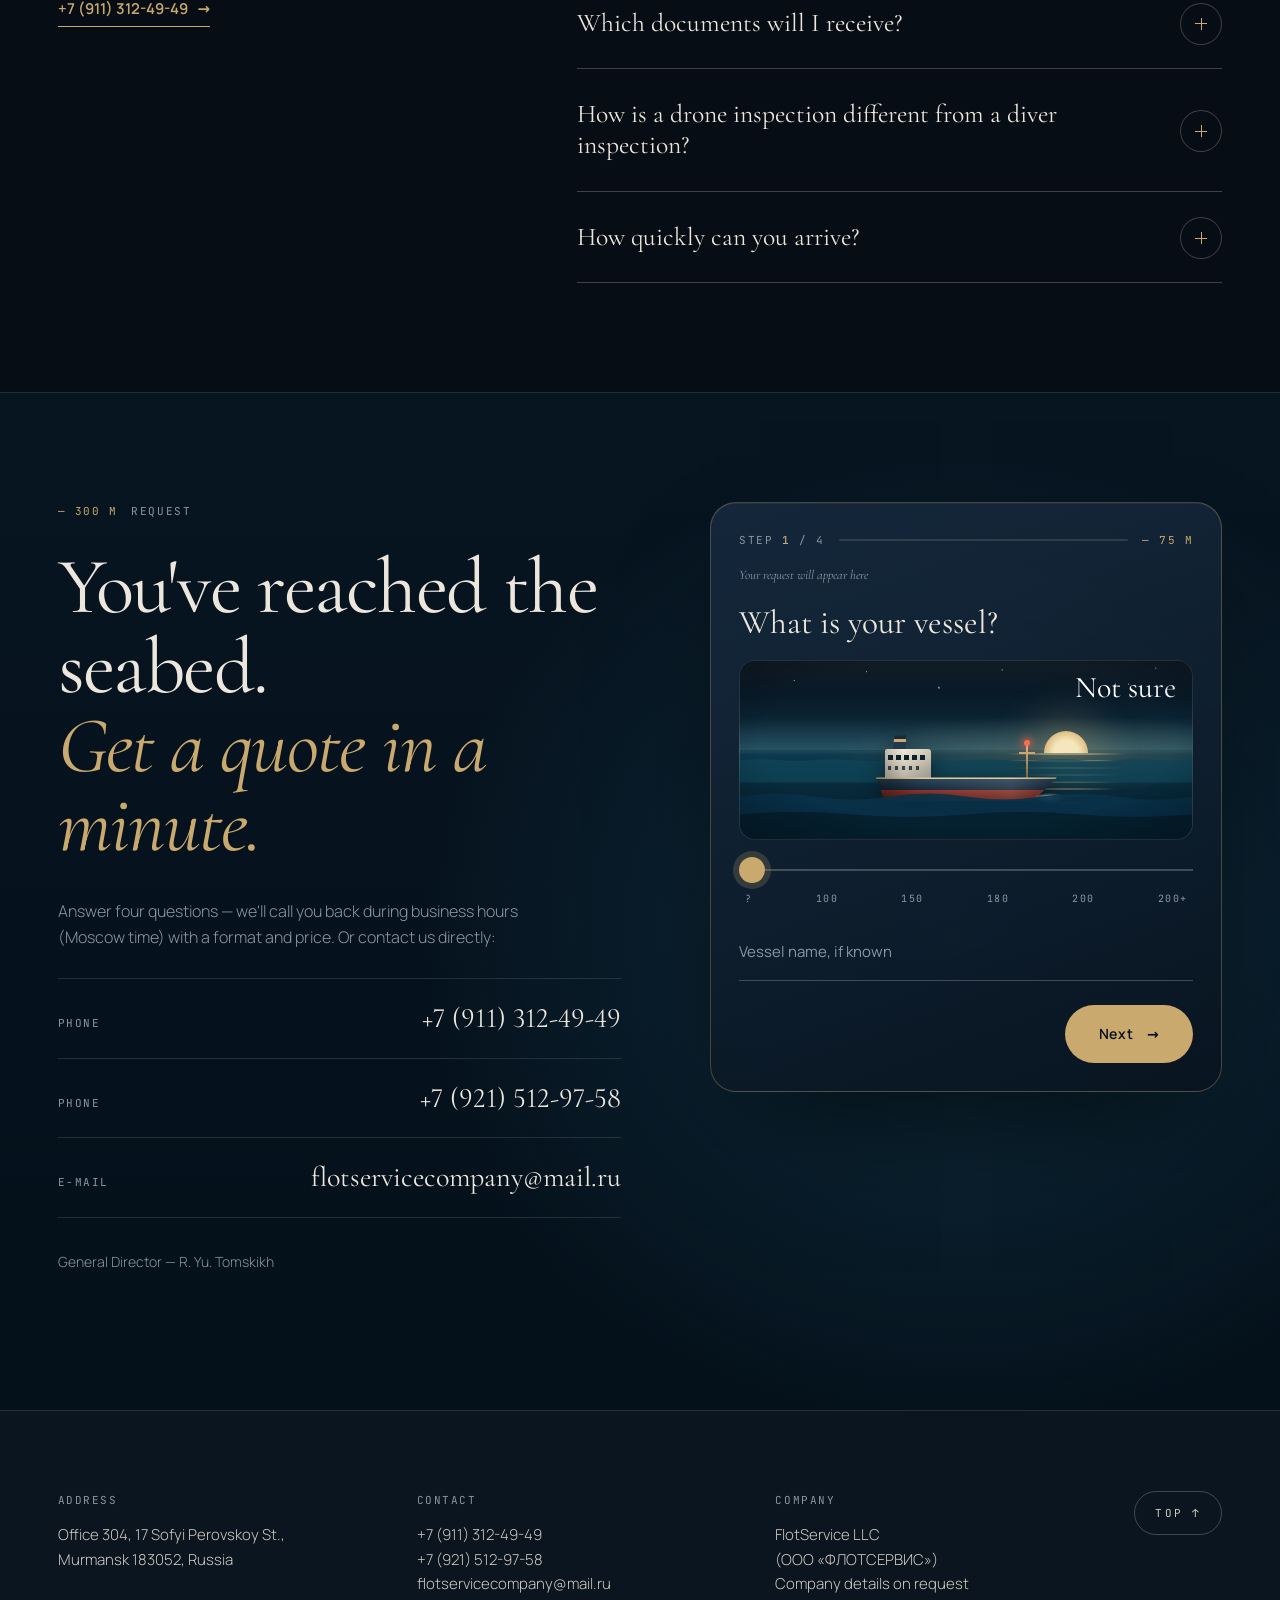
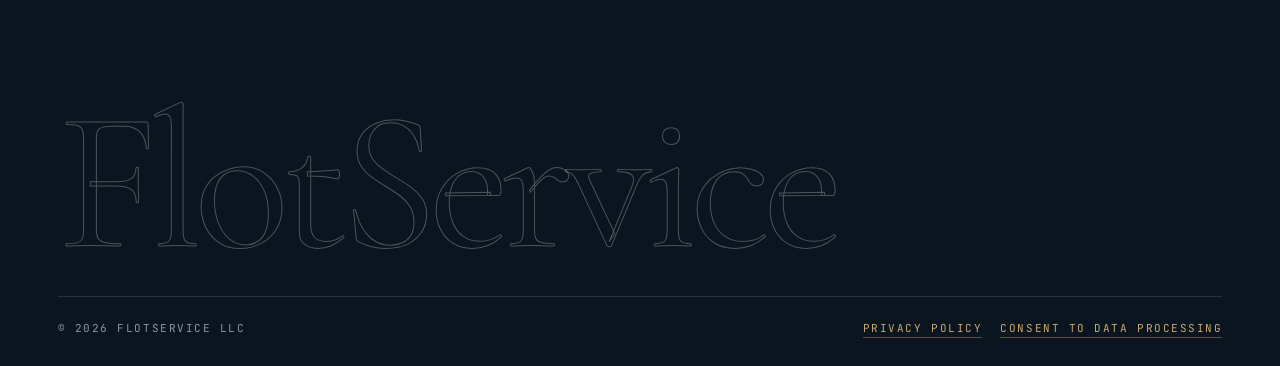
==== commit 791de33a: "Меньше пустоты между блоками Co-Authored-By: Claude Opus 5.5 <noreply@anthropic.com>" ====
--- a/en/index.html
+++ b/en/index.html
@@ -11,7 +11,7 @@
 <meta property="og:image" content="../assets/diver.jpg">
 <link rel="icon" href="data:image/svg+xml,%3Csvg xmlns='http://www.w3.org/2000/svg' viewBox='0 0 32 32'%3E%3Crect width='32' height='32' rx='6' fill='%23070d14'/%3E%3Ccircle cx='16' cy='16' r='9' fill='none' stroke='%23c9a96e' stroke-width='1.5'/%3E%3Cpath d='M16 4v24M4 16h24' stroke='%23c9a96e' stroke-width='1'/%3E%3C/svg%3E">
 <link rel="stylesheet" href="../assets/fonts/fonts.css">
-<link rel="stylesheet" href="../styles.css?v=20261017c">
+<link rel="stylesheet" href="../styles.css?v=20261018a">
 <link rel="alternate" hreflang="ru" href="https://vodolaznaya-kompaniya.vercel.app/">
 <link rel="alternate" hreflang="en" href="https://vodolaznaya-kompaniya.vercel.app/en/">
 <script>
@@ -568,6 +568,6 @@
   <symbol id="ship" viewBox="0 0 120 40"><path d="M4 26h112l-10 12H16z" fill="none" stroke="currentColor" stroke-width="1.2"/><path d="M30 26V16h40v10M74 26V10h14v16M78 10V4h6v6" fill="none" stroke="currentColor" stroke-width="1.2"/><path d="M0 39h120" stroke="currentColor" stroke-width=".6" stroke-dasharray="2 3"/></symbol>
 </svg>
 
-<script src="../script.js?v=20261017c"></script>
+<script src="../script.js?v=20261018a"></script>
 </body>
 </html>
--- a/styles.css
+++ b/styles.css
@@ -163,7 +163,7 @@
 @keyframes marquee{to{transform:translateX(-50%)}}
 
 /* ---------- Секции ---------- */
-.section{padding:clamp(88px,12vw,180px) 0;position:relative}
+.section{padding:clamp(64px,8.5vw,128px) 0;position:relative}
 .light{background:var(--ivory);color:#1a1d21}
 .light .mono{color:#6f6658}
 .light em{color:#9a7b45}
@@ -183,7 +183,8 @@
 .reveal-words .w.on{opacity:1}
 
 /* ---------- Манифест ---------- */
-.manifest{padding:clamp(100px,14vw,200px) 0}
+.manifest{padding:clamp(64px,8.5vw,128px) 0 clamp(40px,5vw,72px)}
+.manifest+#who{padding-top:clamp(48px,6vw,96px)}
 .manifest__txt{font-family:var(--serif);font-size:clamp(30px,4.2vw,64px);line-height:1.12;letter-spacing:-.01em;max-width:1150px}
 .manifest__sign{display:flex;flex-wrap:wrap;gap:12px 40px;justify-content:space-between;margin-top:56px;padding-top:22px;border-top:1px solid var(--line);color:var(--muted)}
 
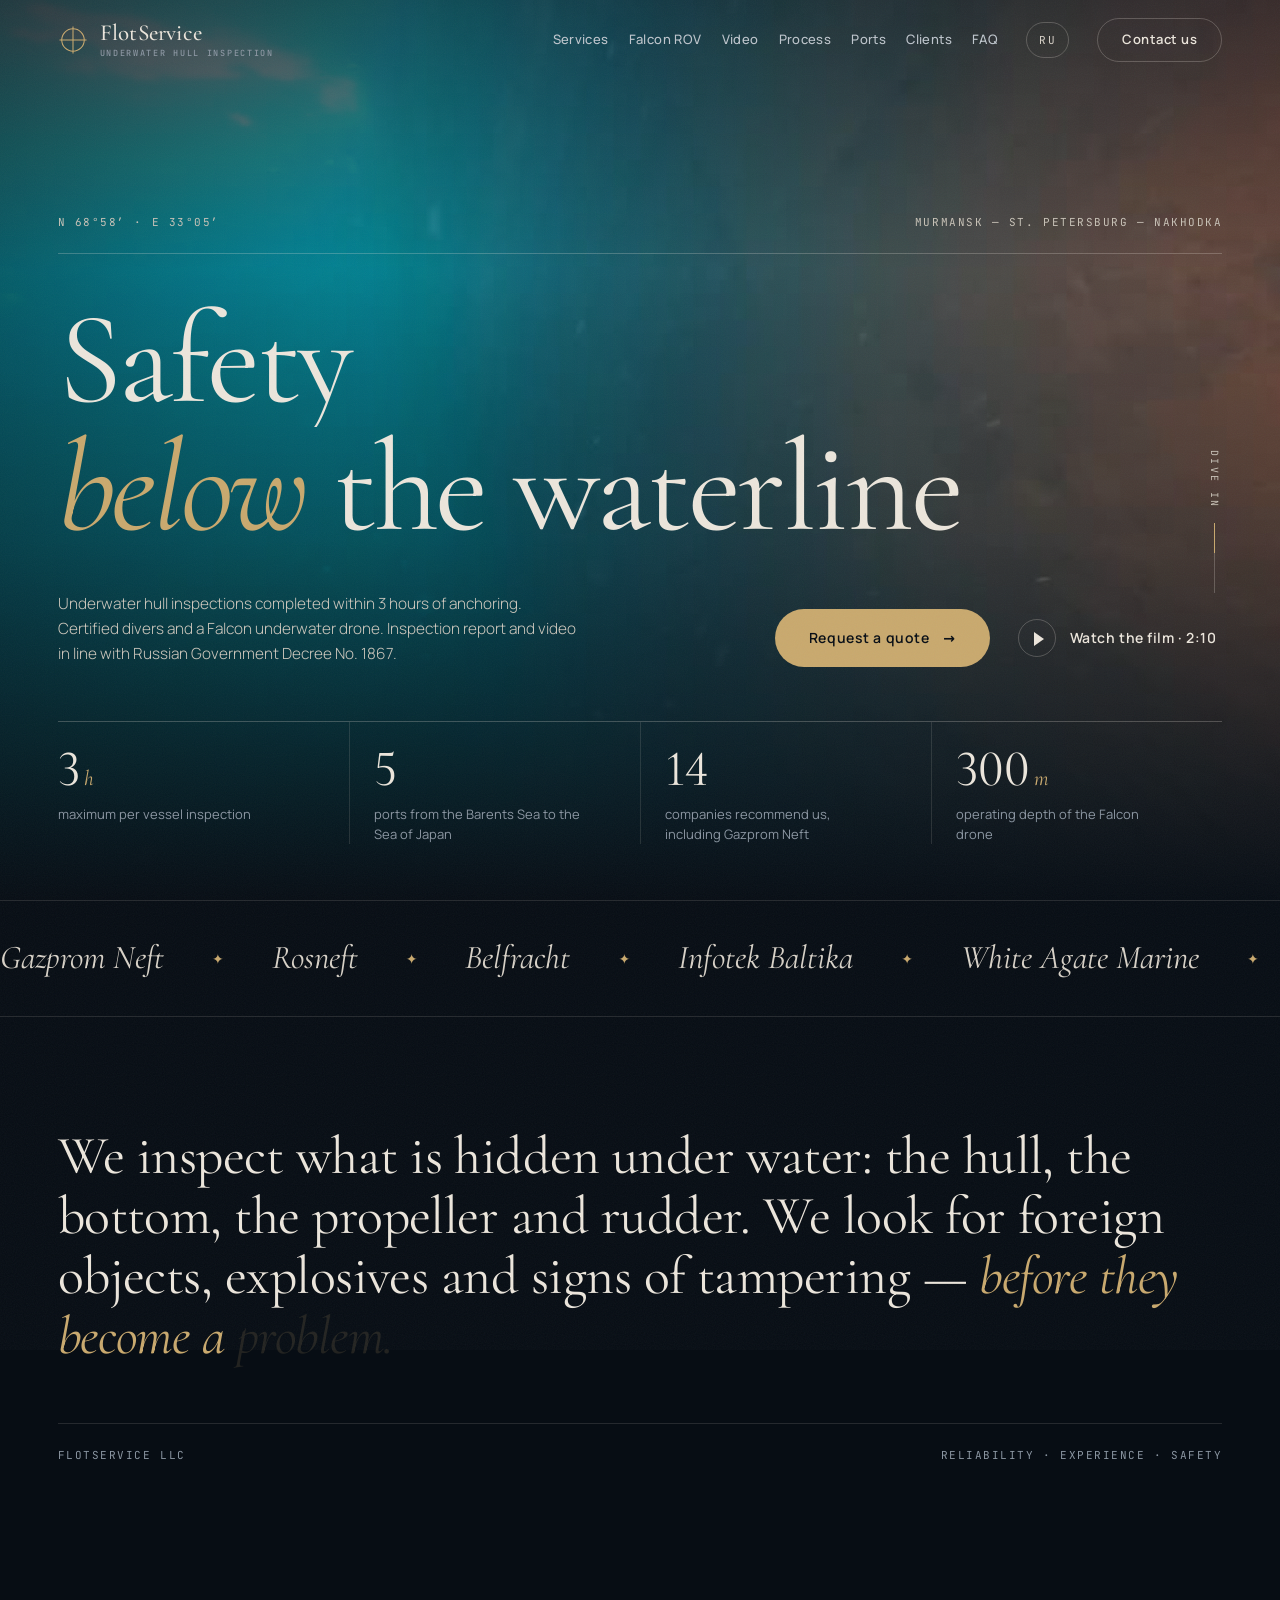
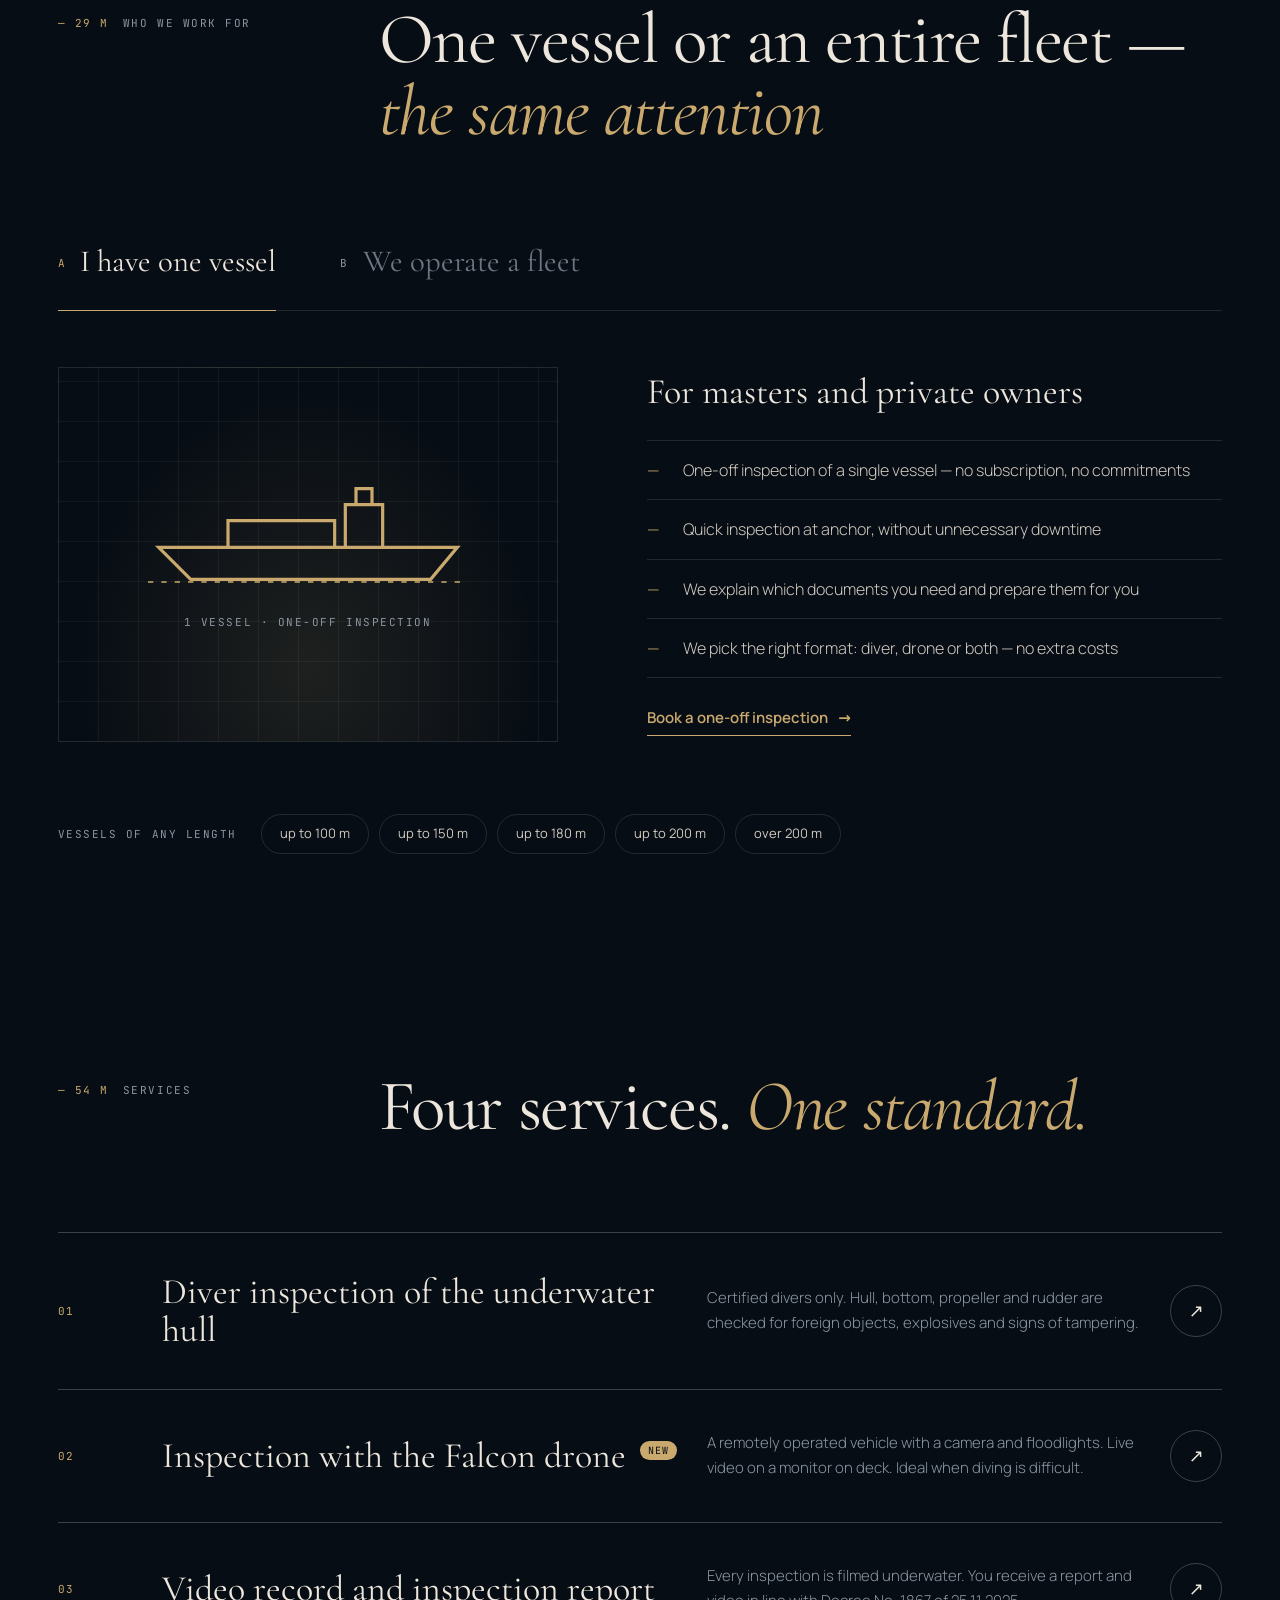
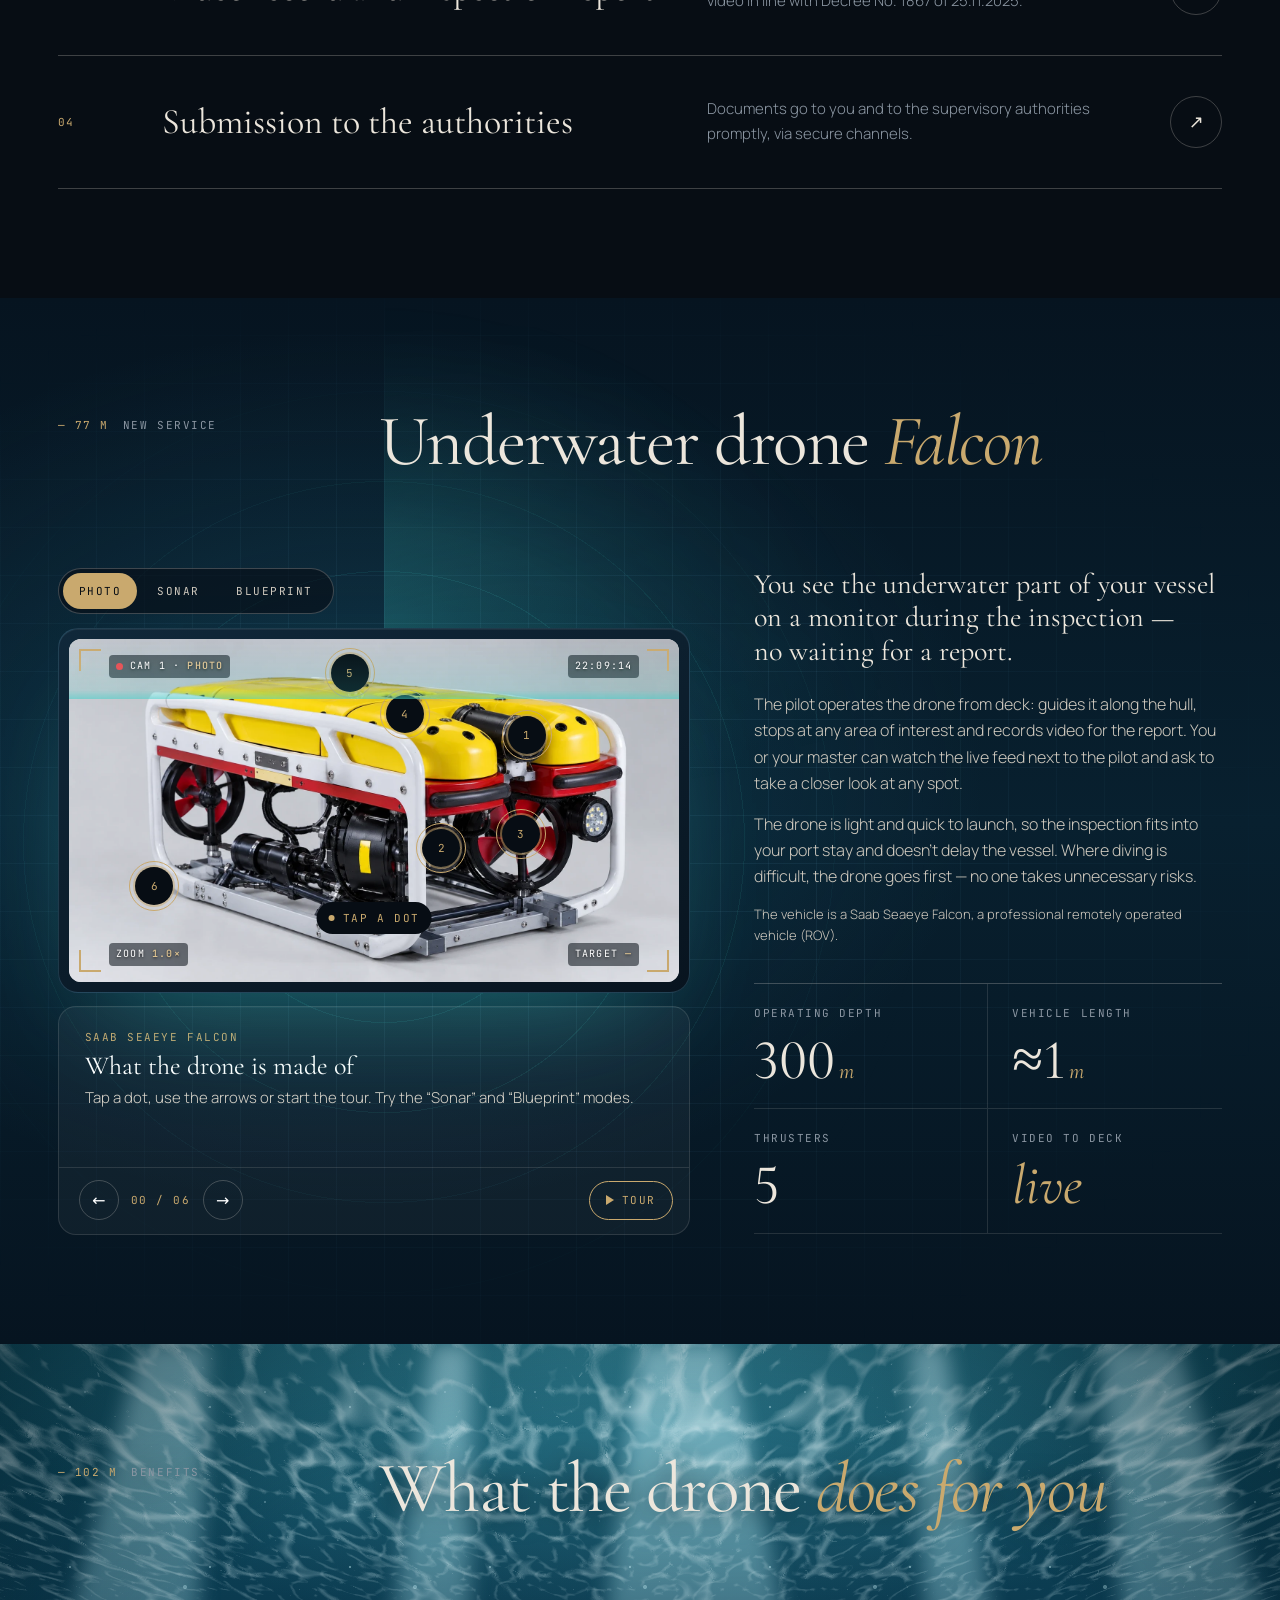
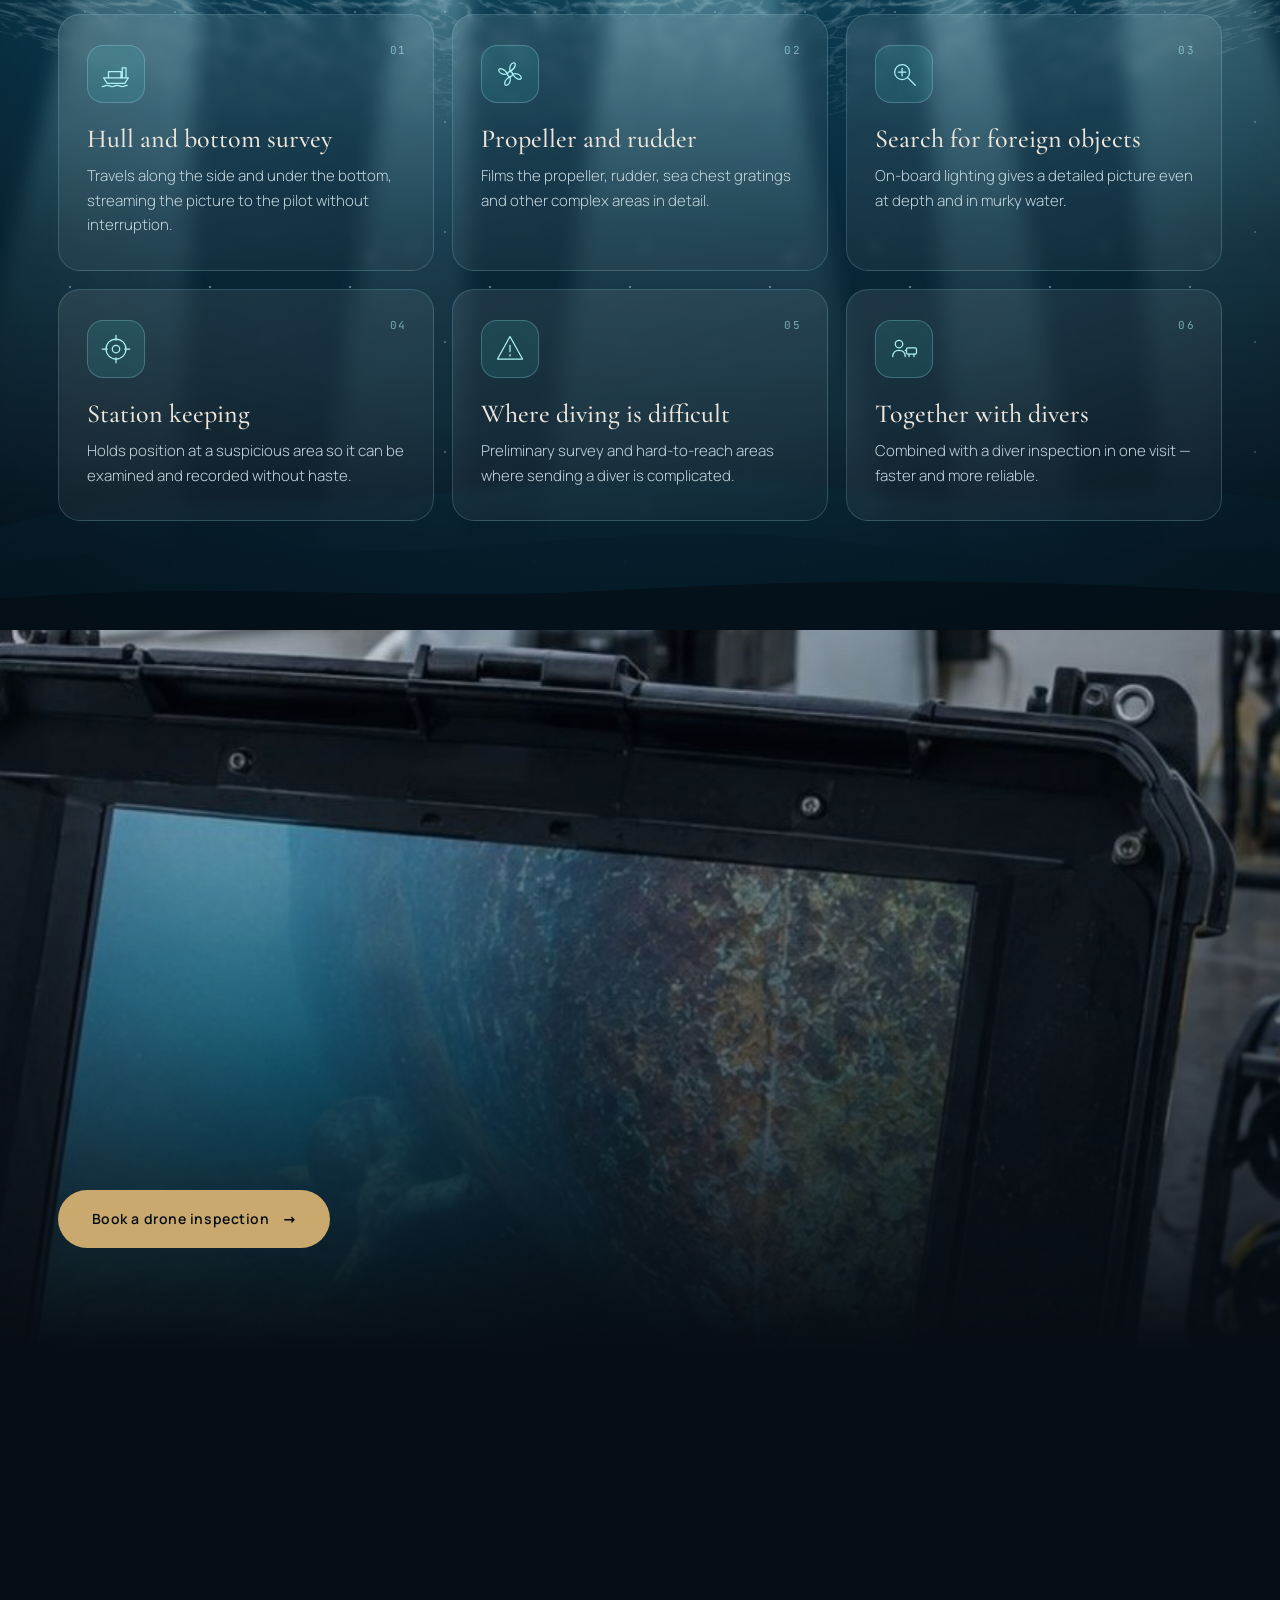
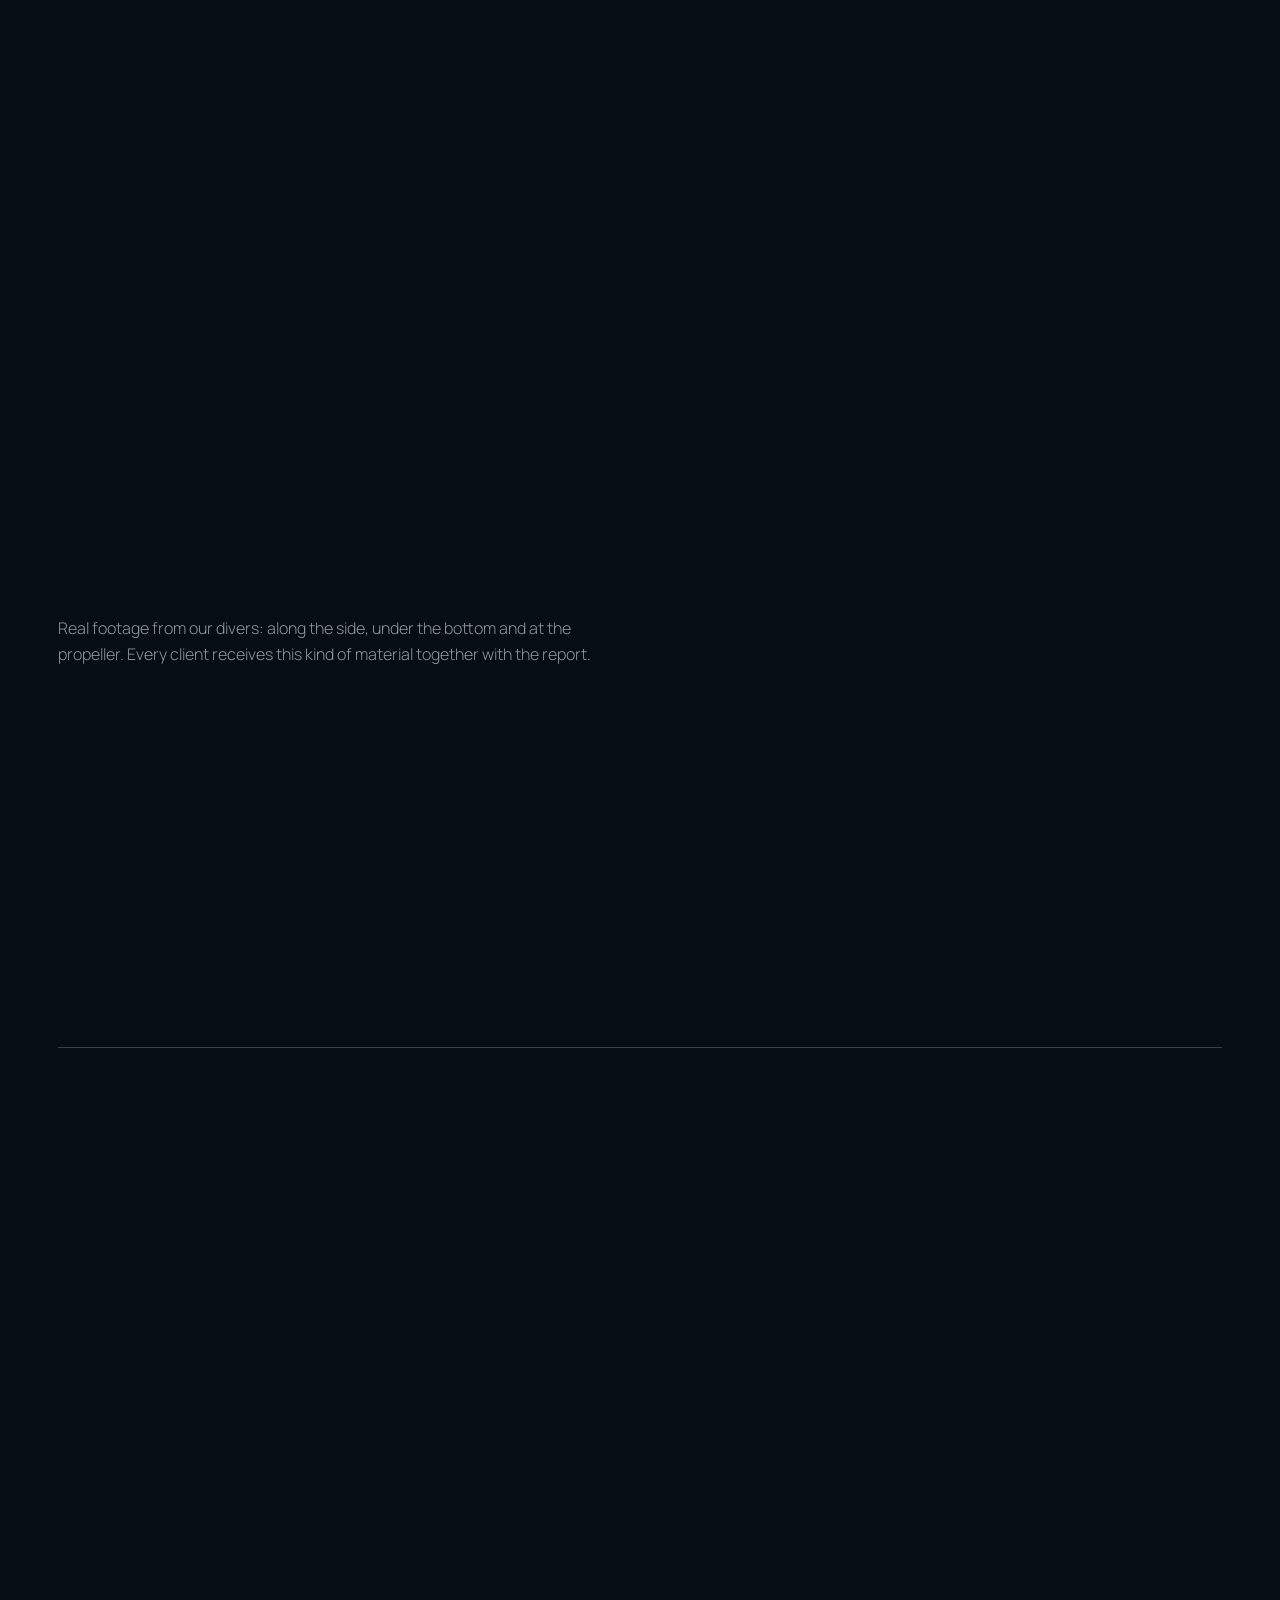
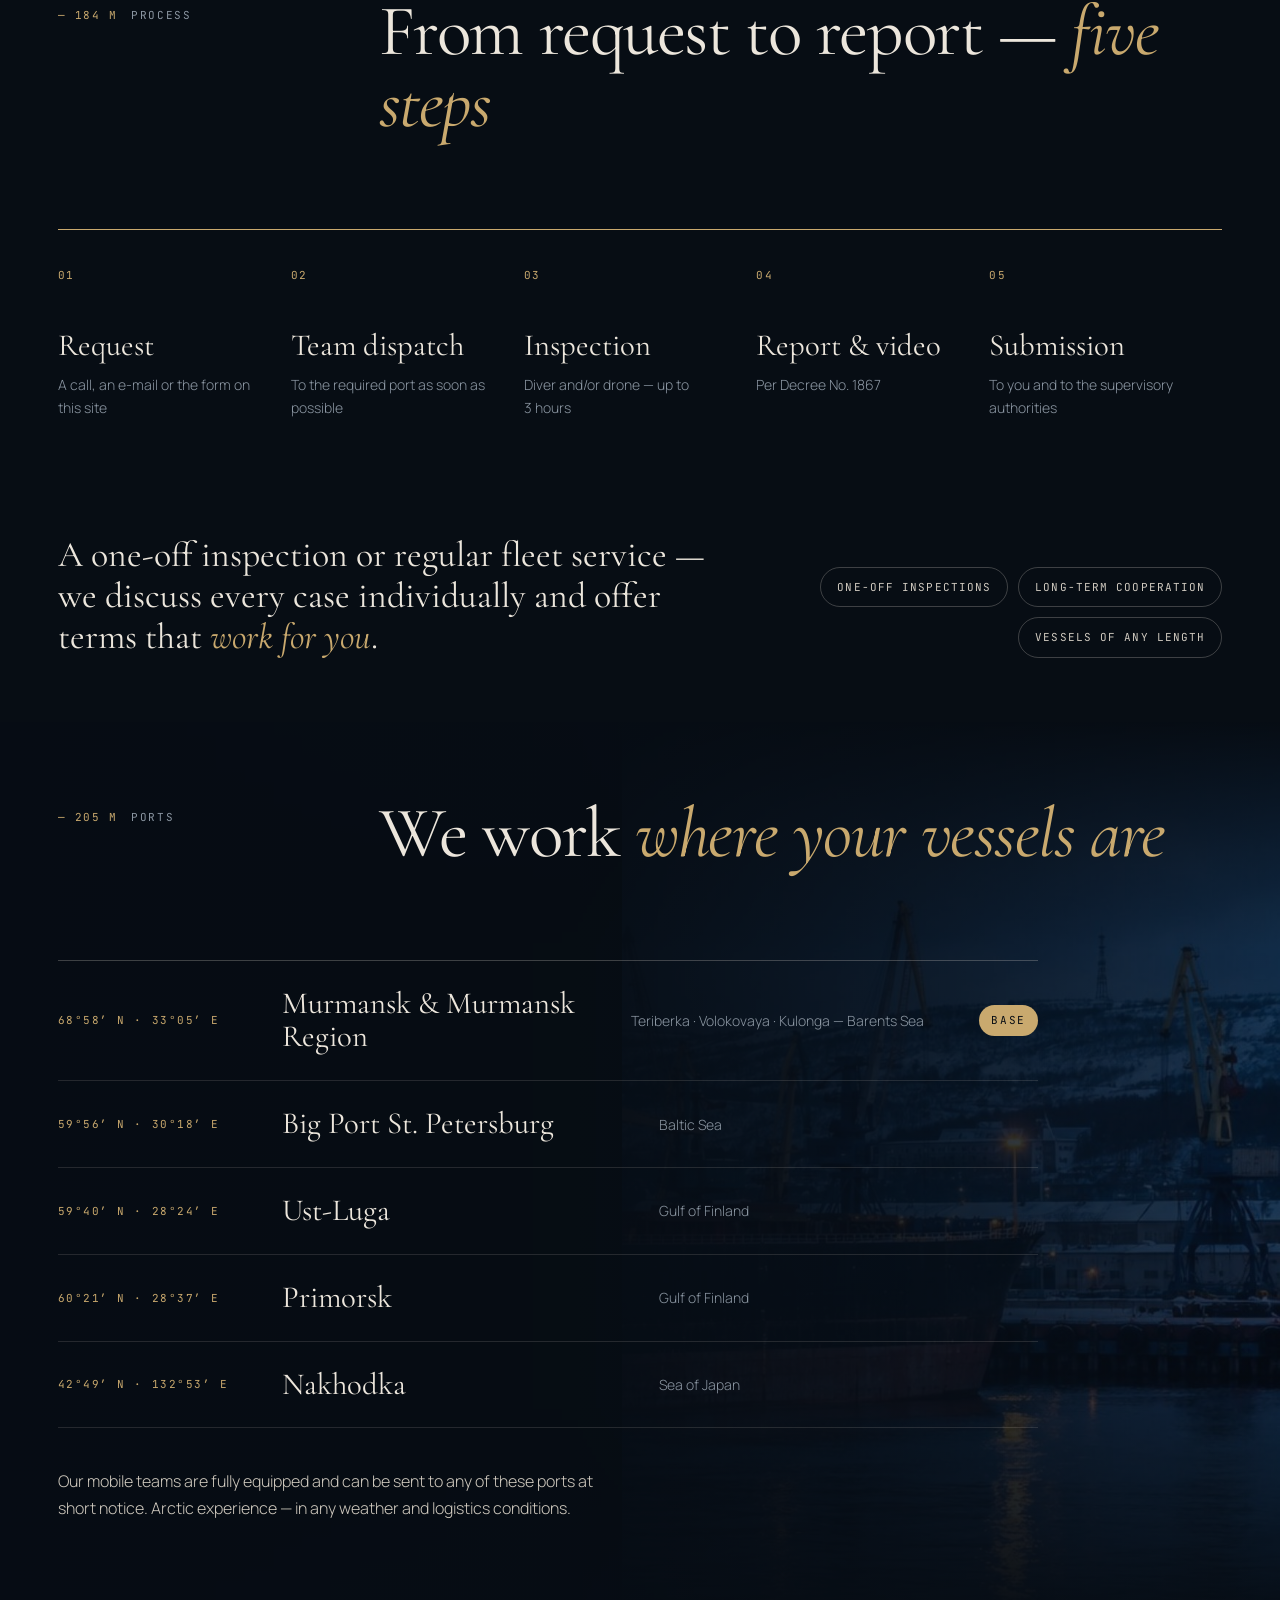
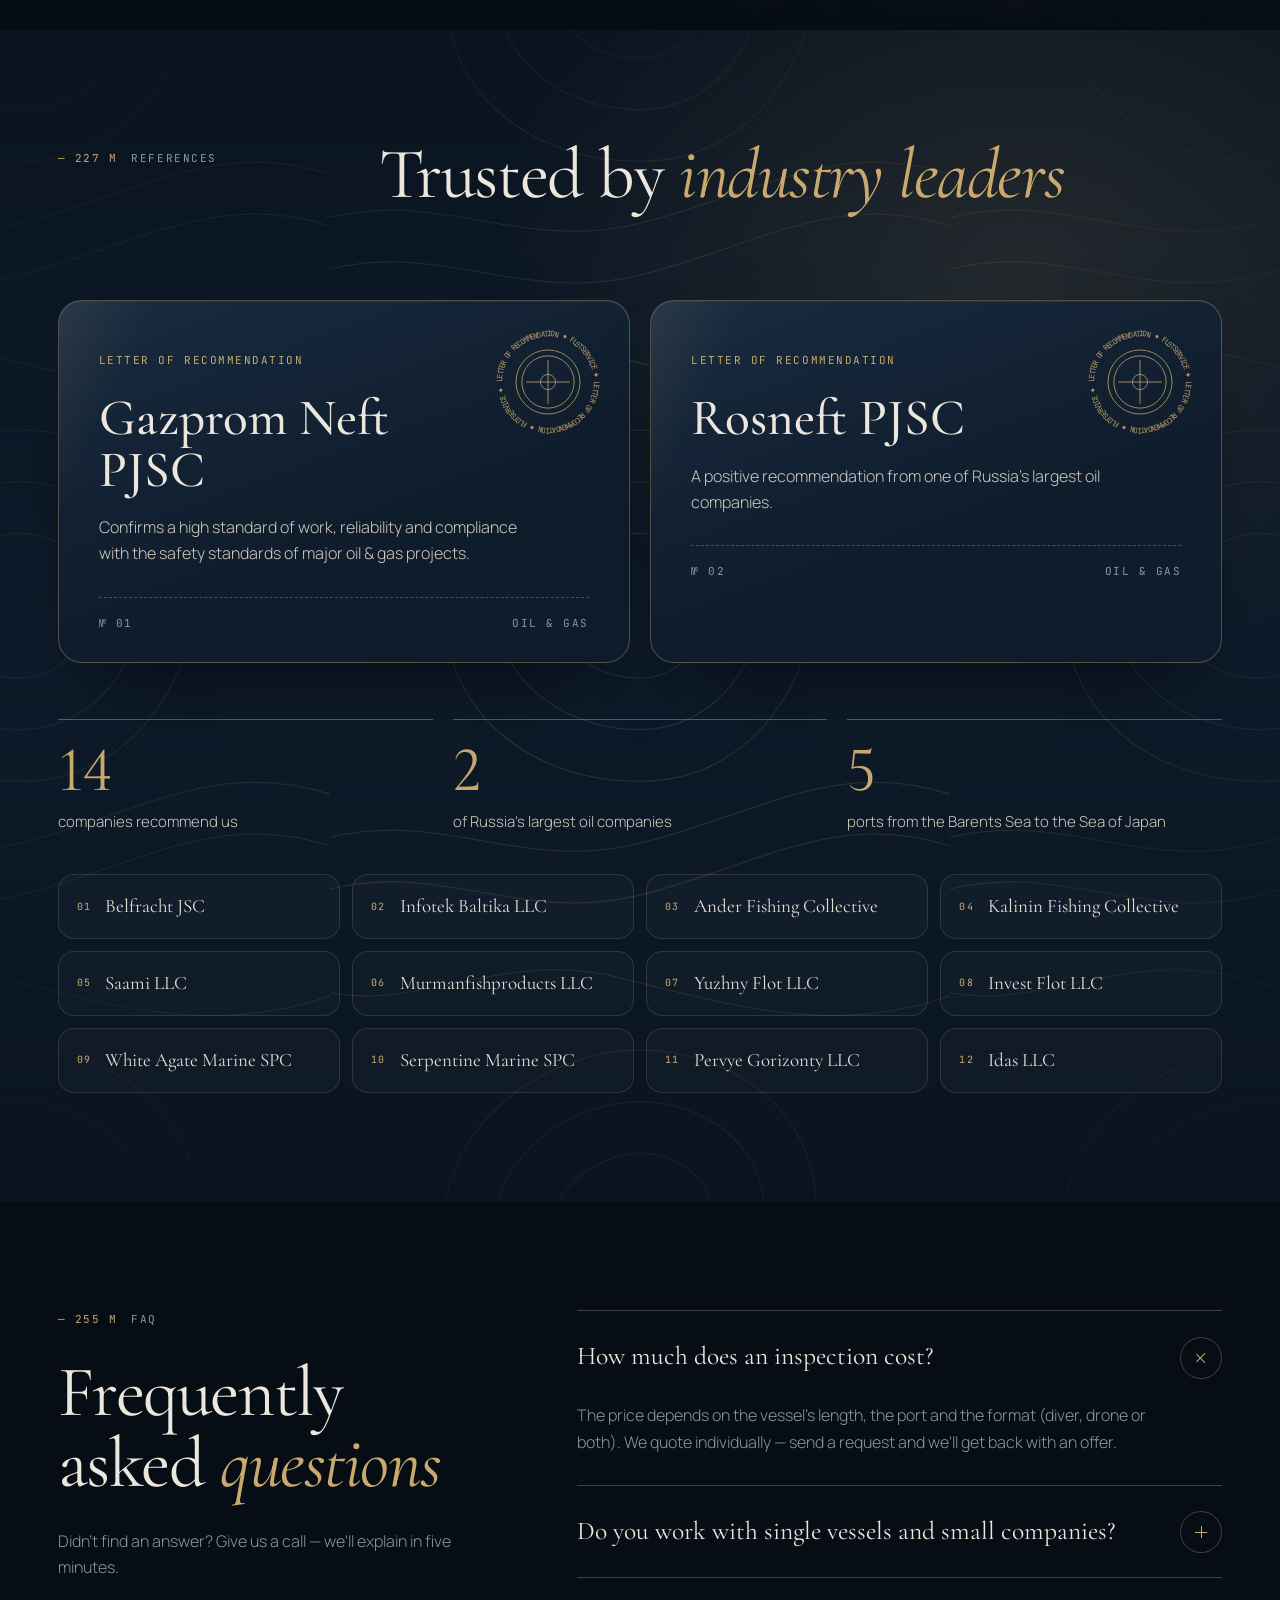
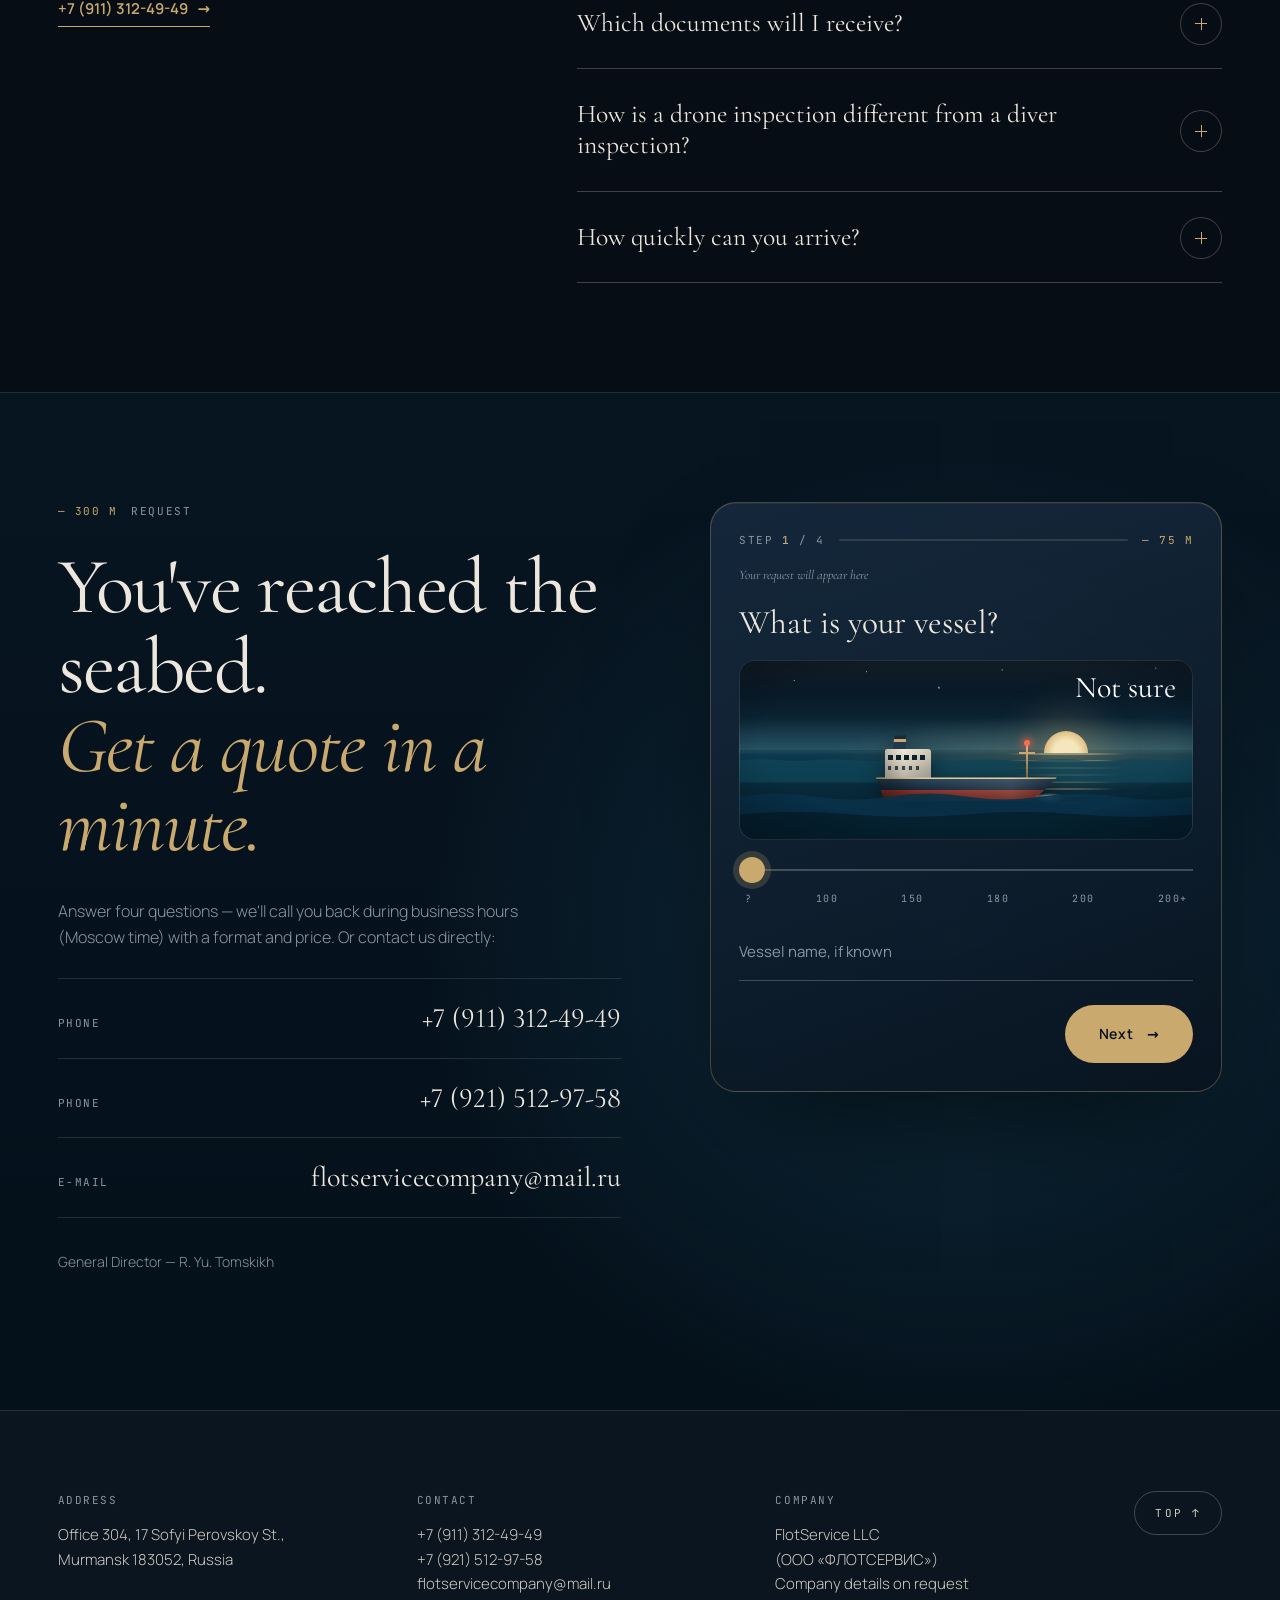
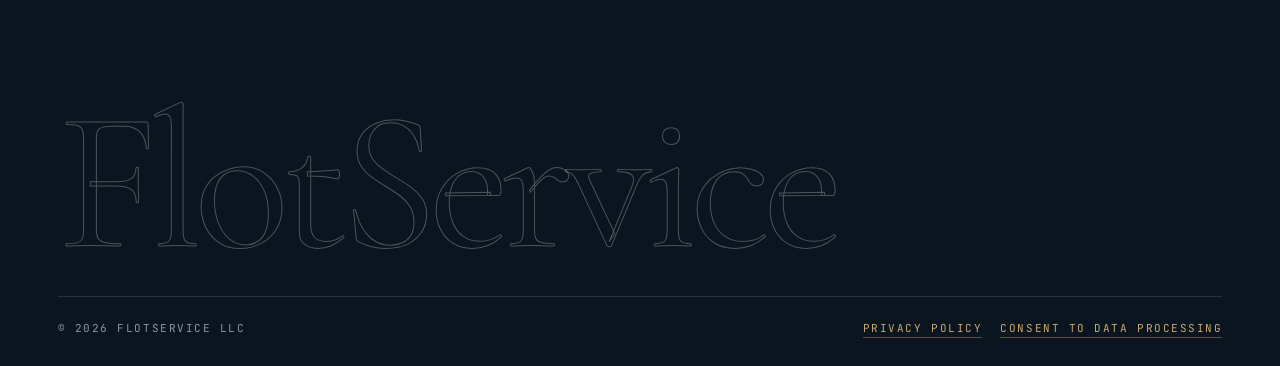
==== commit 1868a8c9: "Подводная 3D-сцена в блоке «Что дрон делает для вас» Co-Authored-By: Claude Opus 5.5 <noreply@anthro" ====
--- a/en/index.html
+++ b/en/index.html
@@ -11,7 +11,7 @@
 <meta property="og:image" content="../assets/diver.jpg">
 <link rel="icon" href="data:image/svg+xml,%3Csvg xmlns='http://www.w3.org/2000/svg' viewBox='0 0 32 32'%3E%3Crect width='32' height='32' rx='6' fill='%23070d14'/%3E%3Ccircle cx='16' cy='16' r='9' fill='none' stroke='%23c9a96e' stroke-width='1.5'/%3E%3Cpath d='M16 4v24M4 16h24' stroke='%23c9a96e' stroke-width='1'/%3E%3C/svg%3E">
 <link rel="stylesheet" href="../assets/fonts/fonts.css">
-<link rel="stylesheet" href="../styles.css?v=20261018a">
+<link rel="stylesheet" href="../styles.css?v=20261018b">
 <link rel="alternate" hreflang="ru" href="https://vodolaznaya-kompaniya.vercel.app/">
 <link rel="alternate" hreflang="en" href="https://vodolaznaya-kompaniya.vercel.app/en/">
 <script>
@@ -300,7 +300,7 @@
 
 <!-- ============ ЧТО ДРОН ДЕЛАЕТ ДЛЯ ВАС ============ -->
 <section class="section tasks-sec" id="tasks" data-zone="drone tasks">
-  <div class="tasks-sec__bg" aria-hidden="true"><i></i><i></i><i></i><i></i><i></i></div>
+  <div class="tasks-sec__bg uw" aria-hidden="true"><div class="uw__sky"><div class="uw__surface"><i></i><i></i></div></div><svg class="uw__rays" viewBox="0 0 1200 800" preserveAspectRatio="xMidYMin slice"><defs><linearGradient id="uwRay" x1="0" y1="0" x2="0" y2="1"><stop offset="0" stop-color="#c8f6ff" stop-opacity=".55"/><stop offset=".55" stop-color="#9fe6f0" stop-opacity=".12"/><stop offset="1" stop-color="#9fe6f0" stop-opacity="0"/></linearGradient><filter id="uwBlur" x="-20%" y="-5%" width="140%" height="110%"><feGaussianBlur stdDeviation="9"/></filter></defs><g fill="url(#uwRay)" filter="url(#uwBlur)"><polygon class="uw__ray" style="--d:0s" points="150,0 210,0 180,800 -60,800"/><polygon class="uw__ray" style="--d:-3s" points="412,0 448,0 440,800 300,800"/><polygon class="uw__ray" style="--d:-6s" points="600,0 680,0 840,800 500,800"/><polygon class="uw__ray" style="--d:-2s" points="844,0 876,0 1010,800 890,800"/><polygon class="uw__ray" style="--d:-5s" points="1016,0 1084,0 1340,800 1080,800"/></g></svg><div class="uw__dust"><i></i><i></i><i></i></div><svg class="uw__bed" viewBox="0 0 1200 200" preserveAspectRatio="none"><path class="uw__bed1" d="M0 120C150 90 260 110 400 96S650 70 800 92 1050 80 1200 100V200H0Z"/><path class="uw__bed2" d="M0 150C120 130 300 146 450 136S700 118 860 140 1080 128 1200 140V200H0Z"/><path class="uw__bed3" d="M0 176C200 162 380 178 560 170S900 158 1200 172V200H0Z"/></svg></div>
   <div class="wrap">
     <header class="shead">
       <p class="shead__num mono"><span class="depth-tag">— 0 m</span> Benefits</p>
@@ -568,6 +568,6 @@
   <symbol id="ship" viewBox="0 0 120 40"><path d="M4 26h112l-10 12H16z" fill="none" stroke="currentColor" stroke-width="1.2"/><path d="M30 26V16h40v10M74 26V10h14v16M78 10V4h6v6" fill="none" stroke="currentColor" stroke-width="1.2"/><path d="M0 39h120" stroke="currentColor" stroke-width=".6" stroke-dasharray="2 3"/></symbol>
 </svg>
 
-<script src="../script.js?v=20261018a"></script>
+<script src="../script.js?v=20261018b"></script>
 </body>
 </html>
--- a/styles.css
+++ b/styles.css
@@ -346,18 +346,29 @@
 .specs dd small{font-size:.4em;font-style:italic;color:var(--brass);margin-left:4px}
 
 /* ---------- Что дрон делает для вас: под водой — лучи света сверху и блики-каустика ---------- */
-.tasks-sec{overflow:hidden;isolation:isolate;background:linear-gradient(180deg,#0d4a5c 0%,#0b3447 35%,#08202f 75%,#061420 100%)}
-.tasks-sec::before{content:"";position:absolute;inset:0;z-index:-1;opacity:.16;pointer-events:none;
-  background:radial-gradient(ellipse 46px 16px at 30% 40%,#bff6ff,transparent 70%),radial-gradient(ellipse 22px 40px at 72% 64%,#bff6ff,transparent 70%),radial-gradient(ellipse 34px 12px at 58% 18%,#bff6ff,transparent 70%),
-             radial-gradient(ellipse 30px 22px at 12% 82%,#bff6ff,transparent 70%),radial-gradient(ellipse 18px 30px at 88% 30%,#bff6ff,transparent 70%);
-  background-size:180px 150px;animation:caustic 14s linear infinite;-webkit-mask-image:linear-gradient(#000,transparent 75%);mask-image:linear-gradient(#000,transparent 75%)}
-@keyframes caustic{to{background-position:180px 150px}}
-.tasks-sec__bg{position:absolute;inset:0;z-index:-1;pointer-events:none}
-.tasks-sec__bg i{position:absolute;top:-10%;height:90%;width:clamp(60px,9vw,150px);background:linear-gradient(180deg,rgba(190,245,255,.22),rgba(190,245,255,0) 80%);transform:skewX(-16deg);filter:blur(8px);transform-origin:top;animation:raySway 10s ease-in-out infinite alternate}
-.tasks-sec__bg i:nth-child(1){left:6%;animation-delay:-2s}.tasks-sec__bg i:nth-child(2){left:24%;width:clamp(30px,4vw,70px);animation-delay:-6s}
-.tasks-sec__bg i:nth-child(3){left:46%;animation-delay:-4s}.tasks-sec__bg i:nth-child(4){left:68%;width:clamp(40px,5vw,90px);animation-delay:-1s}
-.tasks-sec__bg i:nth-child(5){left:86%;animation-delay:-8s}
-@keyframes raySway{from{transform:skewX(-16deg) translateX(-20px);opacity:.6}to{transform:skewX(-8deg) translateX(30px);opacity:1}}
+.tasks-sec{overflow:hidden;isolation:isolate;background:radial-gradient(ellipse 80% 55% at 50% -5%,rgba(120,220,235,.35),transparent 70%),linear-gradient(180deg,#0e5266 0%,#0b3a4f 30%,#082435 62%,#05141f 100%)}
+/* подводная сцена: поверхность снизу в перспективе, лучи, взвесь, дно */
+.uw{position:absolute;inset:0;z-index:-1;pointer-events:none;overflow:hidden}
+.uw__sky{position:absolute;left:0;right:0;top:0;height:min(46%,560px);perspective:420px;perspective-origin:50% 100%;
+  -webkit-mask:linear-gradient(180deg,#000 30%,transparent);mask:linear-gradient(180deg,#000 30%,transparent)}
+.uw__surface{position:absolute;left:-60%;right:-60%;top:0;height:260%;transform-origin:50% 0;transform:rotateX(-74deg)}
+.uw__surface i{position:absolute;inset:0;background:url("data:image/svg+xml,%3Csvg xmlns='http://www.w3.org/2000/svg' width='512' height='512'%3E%3Cfilter id='c' x='0' y='0' width='100%25' height='100%25'%3E%3CfeTurbulence type='turbulence' baseFrequency='.011' numOctaves='2' seed='4' stitchTiles='stitch'/%3E%3CfeColorMatrix values='0 0 0 0 .78 0 0 0 0 .97 0 0 0 0 1 -7 0 0 0 1.25'/%3E%3C/filter%3E%3Crect width='100%25' height='100%25' filter='url(%23c)'/%3E%3C/svg%3E") 0 0/512px 512px;opacity:.38;animation:caustA 26s linear infinite;will-change:background-position}
+.uw__surface i+i{background-image:url("data:image/svg+xml,%3Csvg xmlns='http://www.w3.org/2000/svg' width='512' height='512'%3E%3Cfilter id='c' x='0' y='0' width='100%25' height='100%25'%3E%3CfeTurbulence type='turbulence' baseFrequency='.017' numOctaves='2' seed='11' stitchTiles='stitch'/%3E%3CfeColorMatrix values='0 0 0 0 .78 0 0 0 0 .97 0 0 0 0 1 -7 0 0 0 1.25'/%3E%3C/filter%3E%3Crect width='100%25' height='100%25' filter='url(%23c)'/%3E%3C/svg%3E");background-size:380px 380px;opacity:.26;animation:caustB 19s linear infinite;mix-blend-mode:screen}
+@keyframes caustA{to{background-position:512px 1024px}}
+@keyframes caustB{to{background-position:-760px 380px}}
+.uw__rays{position:absolute;left:0;top:0;width:100%;height:100%;max-width:none;mix-blend-mode:screen}
+.uw__ray{transform-box:fill-box;transform-origin:50% 0;animation:ray 9s ease-in-out infinite alternate;animation-delay:var(--d)}
+@keyframes ray{from{opacity:.35;transform:skewX(-4deg)}to{opacity:1;transform:skewX(5deg)}}
+.uw__dust{position:absolute;inset:0}
+.uw__dust i{position:absolute;inset:-20% 0 0;background-image:radial-gradient(circle,rgba(210,250,255,.9) 0 1px,transparent 1.6px),radial-gradient(circle,rgba(210,250,255,.6) 0 .8px,transparent 1.4px);
+  background-size:140px 160px,90px 110px;background-position:0 0,40px 60px;animation:dust 40s linear infinite;opacity:.45}
+.uw__dust i:nth-child(2){background-image:radial-gradient(circle,rgba(210,250,255,.85) 0 1.6px,transparent 2.4px);background-size:230px 260px;background-position:70px 30px;animation-duration:26s;opacity:.4;filter:blur(.4px)}
+.uw__dust i:nth-child(3){background-image:radial-gradient(circle,rgba(210,250,255,.55) 0 3px,transparent 5px);background-size:420px 380px;background-position:160px 120px;animation-duration:16s;opacity:.3;filter:blur(1.5px)}
+@keyframes dust{to{transform:translateY(20%)}}
+.uw__bed{position:absolute;left:0;bottom:0;width:100%;max-width:none;height:min(30%,260px)}
+.uw__bed1{fill:#0a2d3c;opacity:.55}.uw__bed2{fill:#072230;opacity:.8}.uw__bed3{fill:#05141f}
+.tasks-sec .shead{text-shadow:0 2px 30px rgba(3,18,28,.85)}
+.uw::after{content:"";position:absolute;inset:0;background:radial-gradient(ellipse 75% 70% at 50% 45%,transparent 50%,rgba(2,10,16,.55))}
 .tasks{display:grid;grid-template-columns:repeat(3,minmax(0,1fr));gap:18px}
 .task{position:relative;overflow:hidden;padding:30px 28px 32px;border-radius:22px;background:linear-gradient(160deg,rgba(255,255,255,.09),rgba(255,255,255,.03));border:1px solid rgba(170,240,255,.18);
   backdrop-filter:blur(6px);-webkit-backdrop-filter:blur(6px);transition:transform .5s var(--ease),border-color .4s,box-shadow .5s}
@@ -740,6 +751,9 @@
   .row__a{width:0;height:0;border:0;font-size:0;overflow:visible}
   .row:hover{padding-left:0}
   .tasks{grid-template-columns:1fr;gap:12px}
+  .uw__sky{height:380px}
+  .uw__surface i{opacity:.3}.uw__surface i+i{opacity:.2}
+  .task{background:linear-gradient(160deg,rgba(14,52,70,.78),rgba(7,28,40,.72))}
   .task{padding:24px 22px 26px}
   .drone__modes{display:flex}
   .drone__mode{flex:1;padding:9px 6px}
@@ -806,7 +820,7 @@
   .deck img{top:0;height:100%}
   .reveal{transform:translateY(24px);transition-duration:.8s}
   /* на телефоне фоновые анимации статичны — прокрутка остаётся плавной */
-  .falcon__sweep,.tasks-sec::before,.tasks-sec__bg i,.hud__scan,.seal__ring{animation:none}
+  .falcon__sweep,.uw__surface i,.uw__ray,.uw__dust i,.hud__scan,.seal__ring{animation:none}
   .task{backdrop-filter:none;-webkit-backdrop-filter:none}
   .drone__monitor{transform:none}
 }
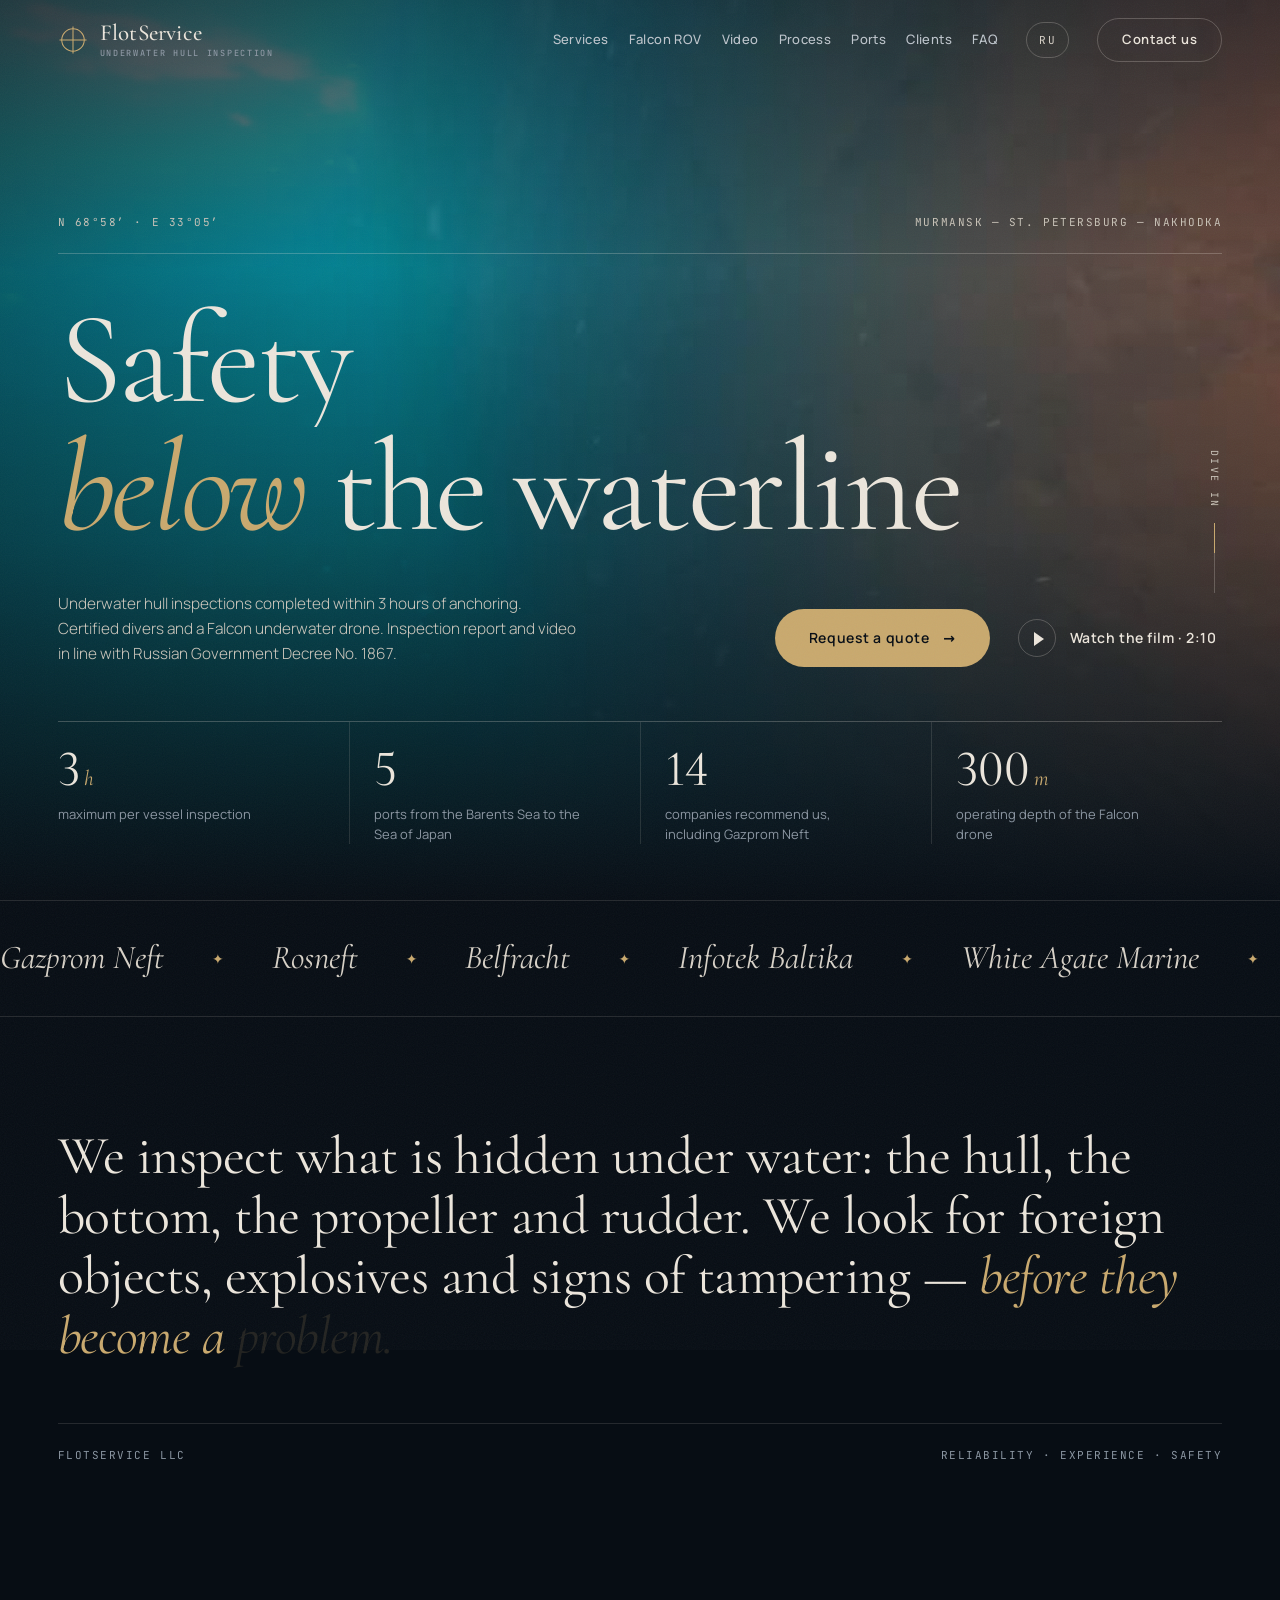
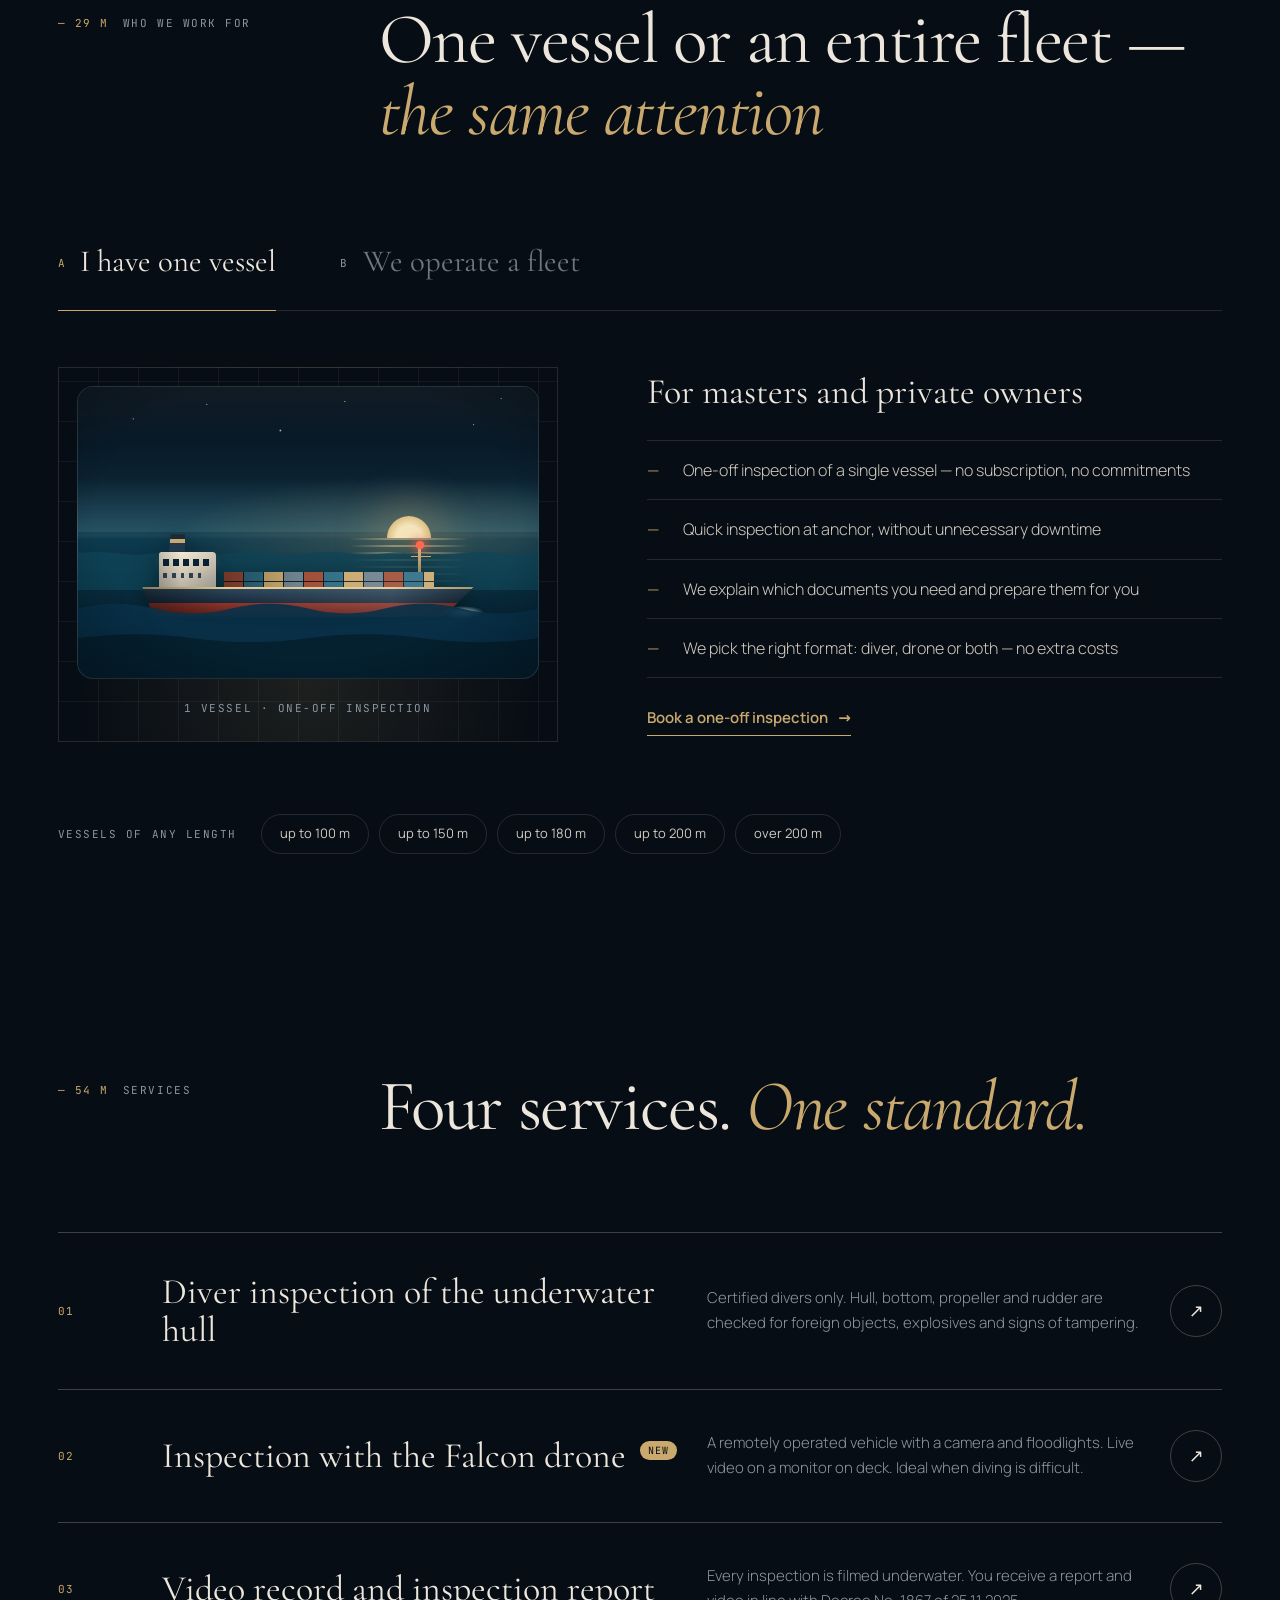
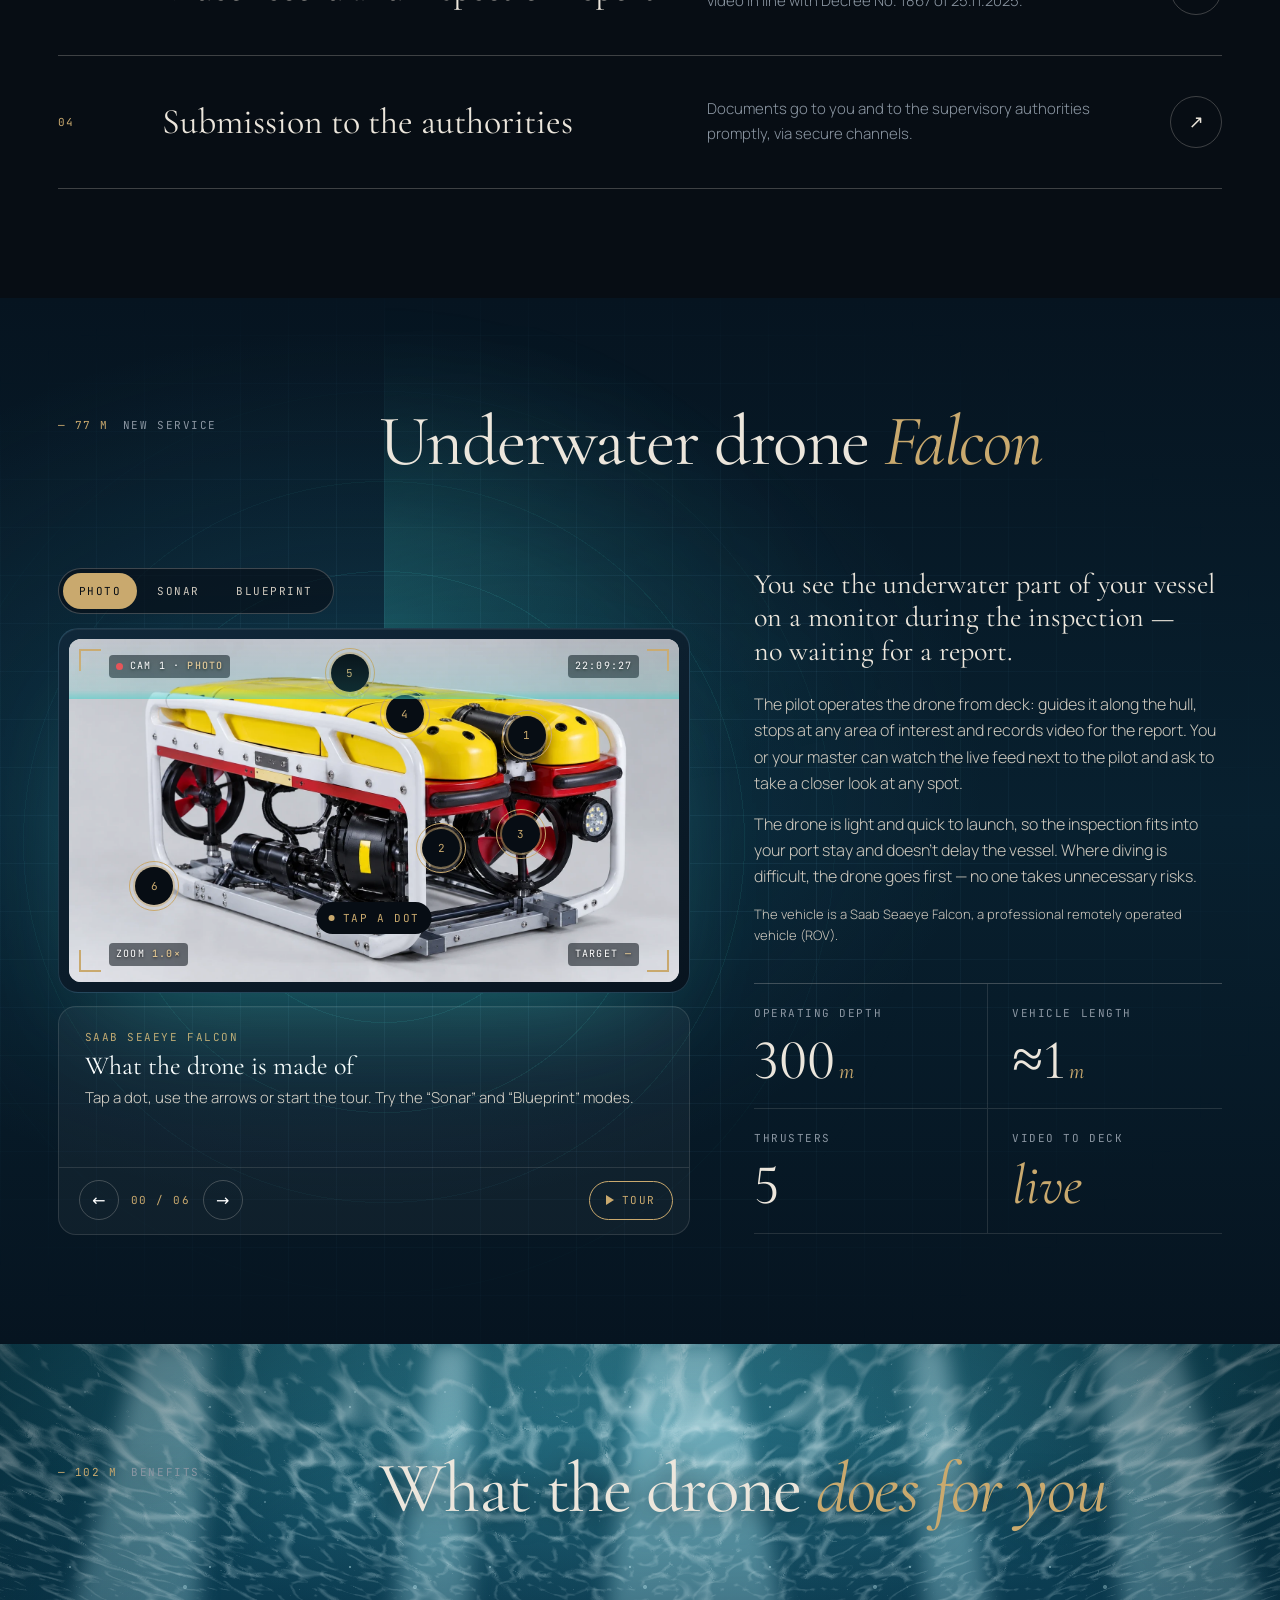
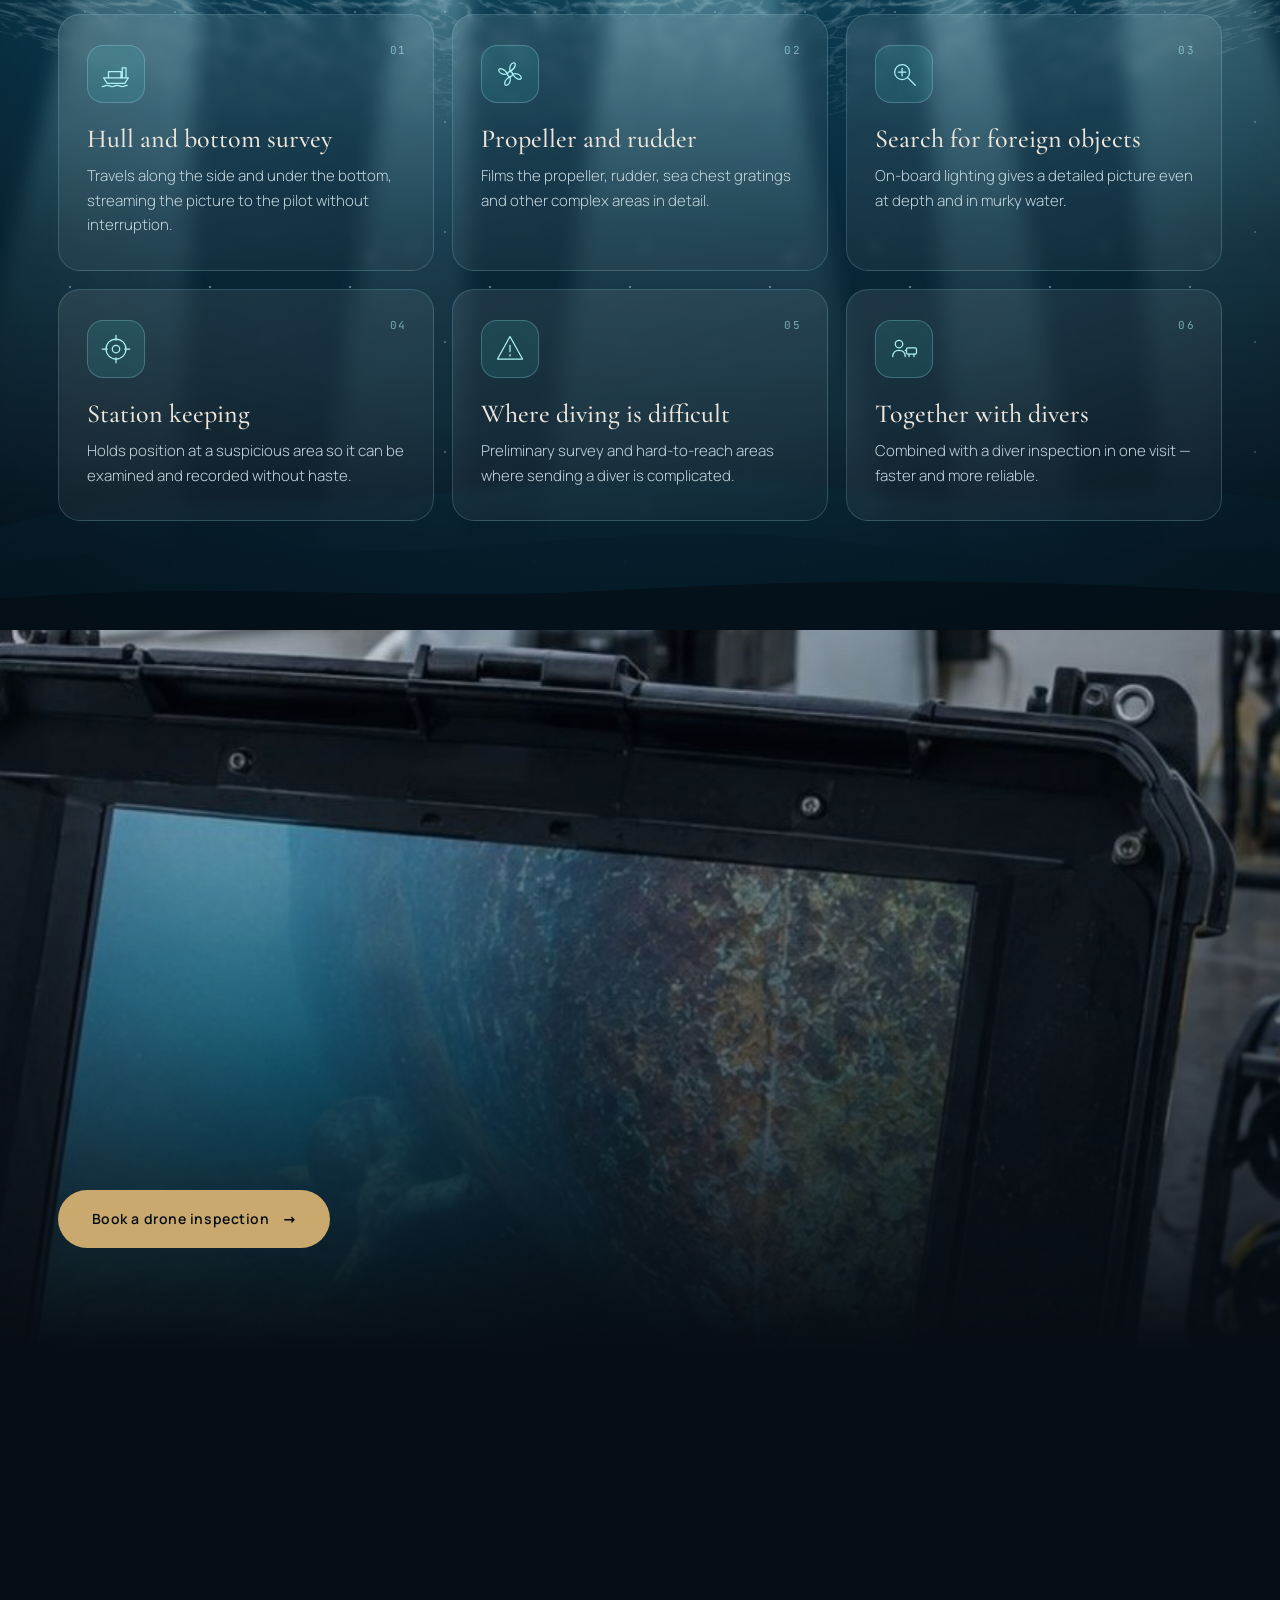
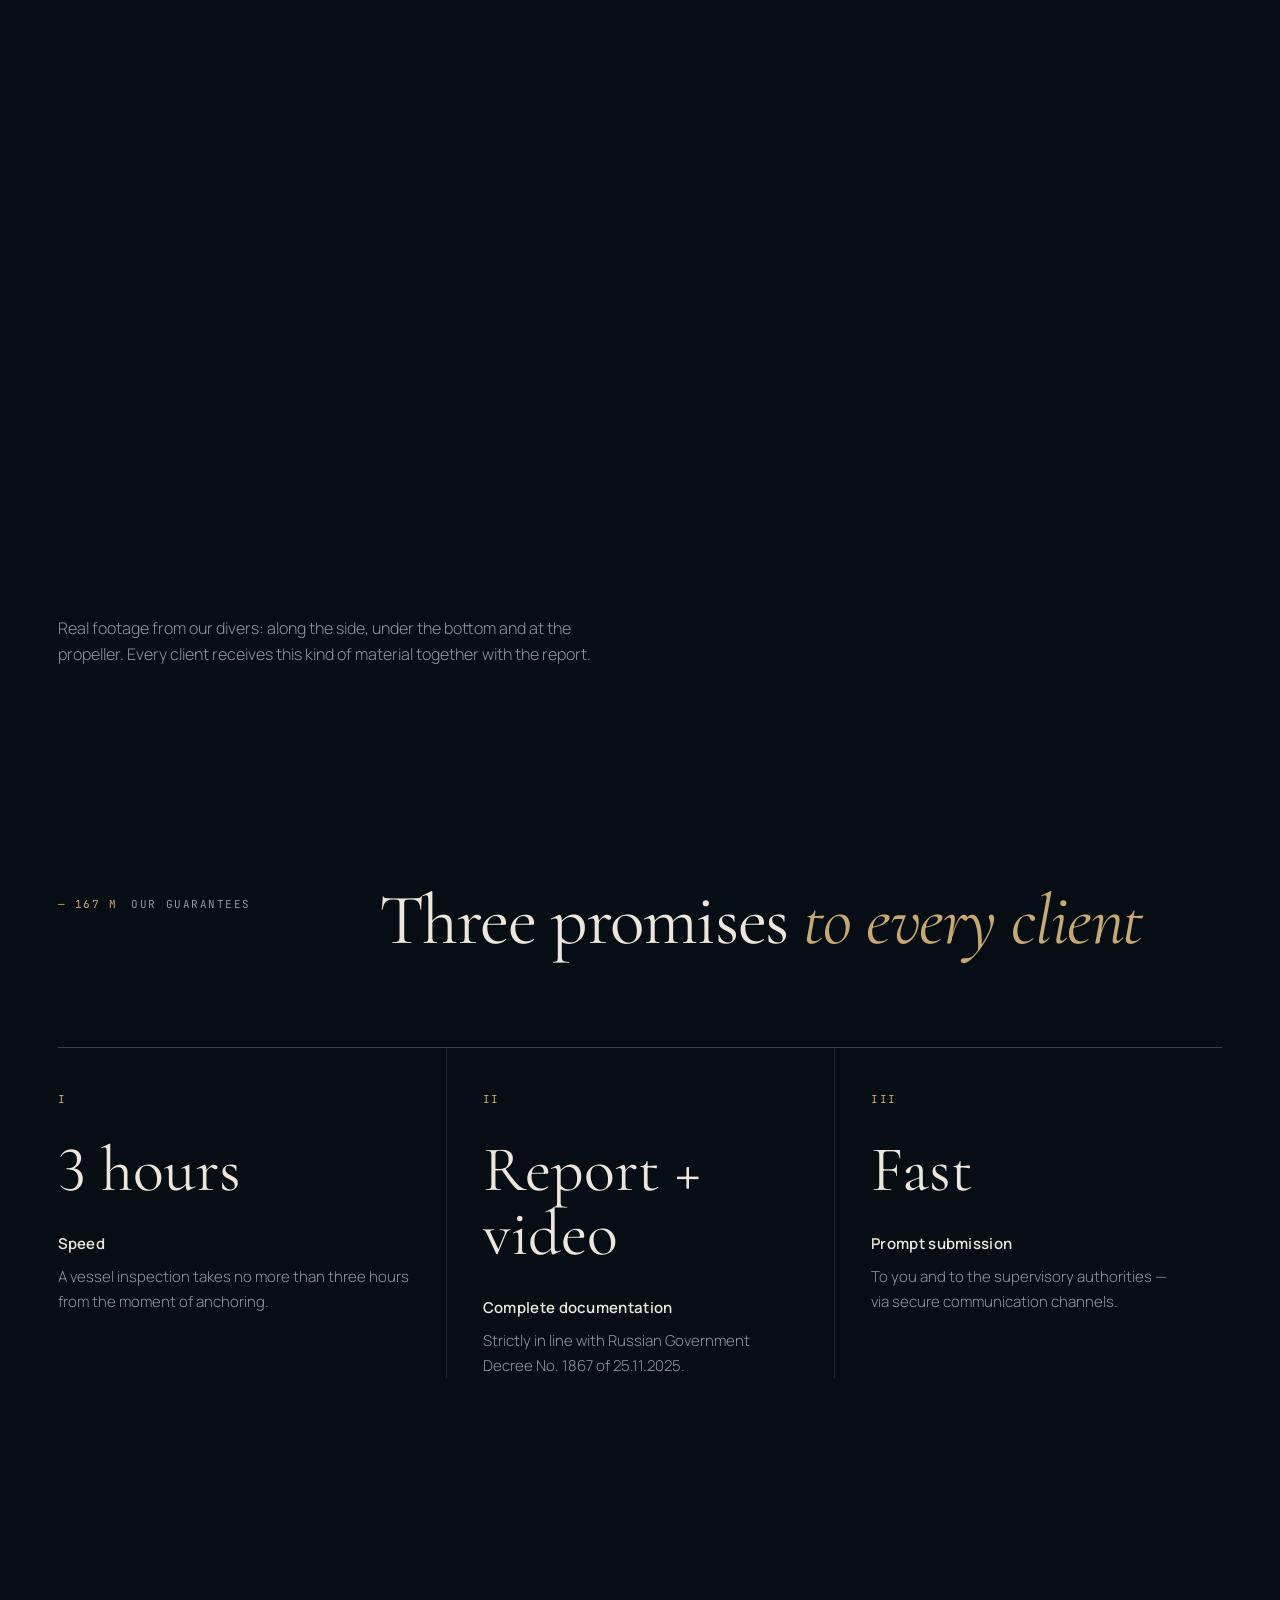
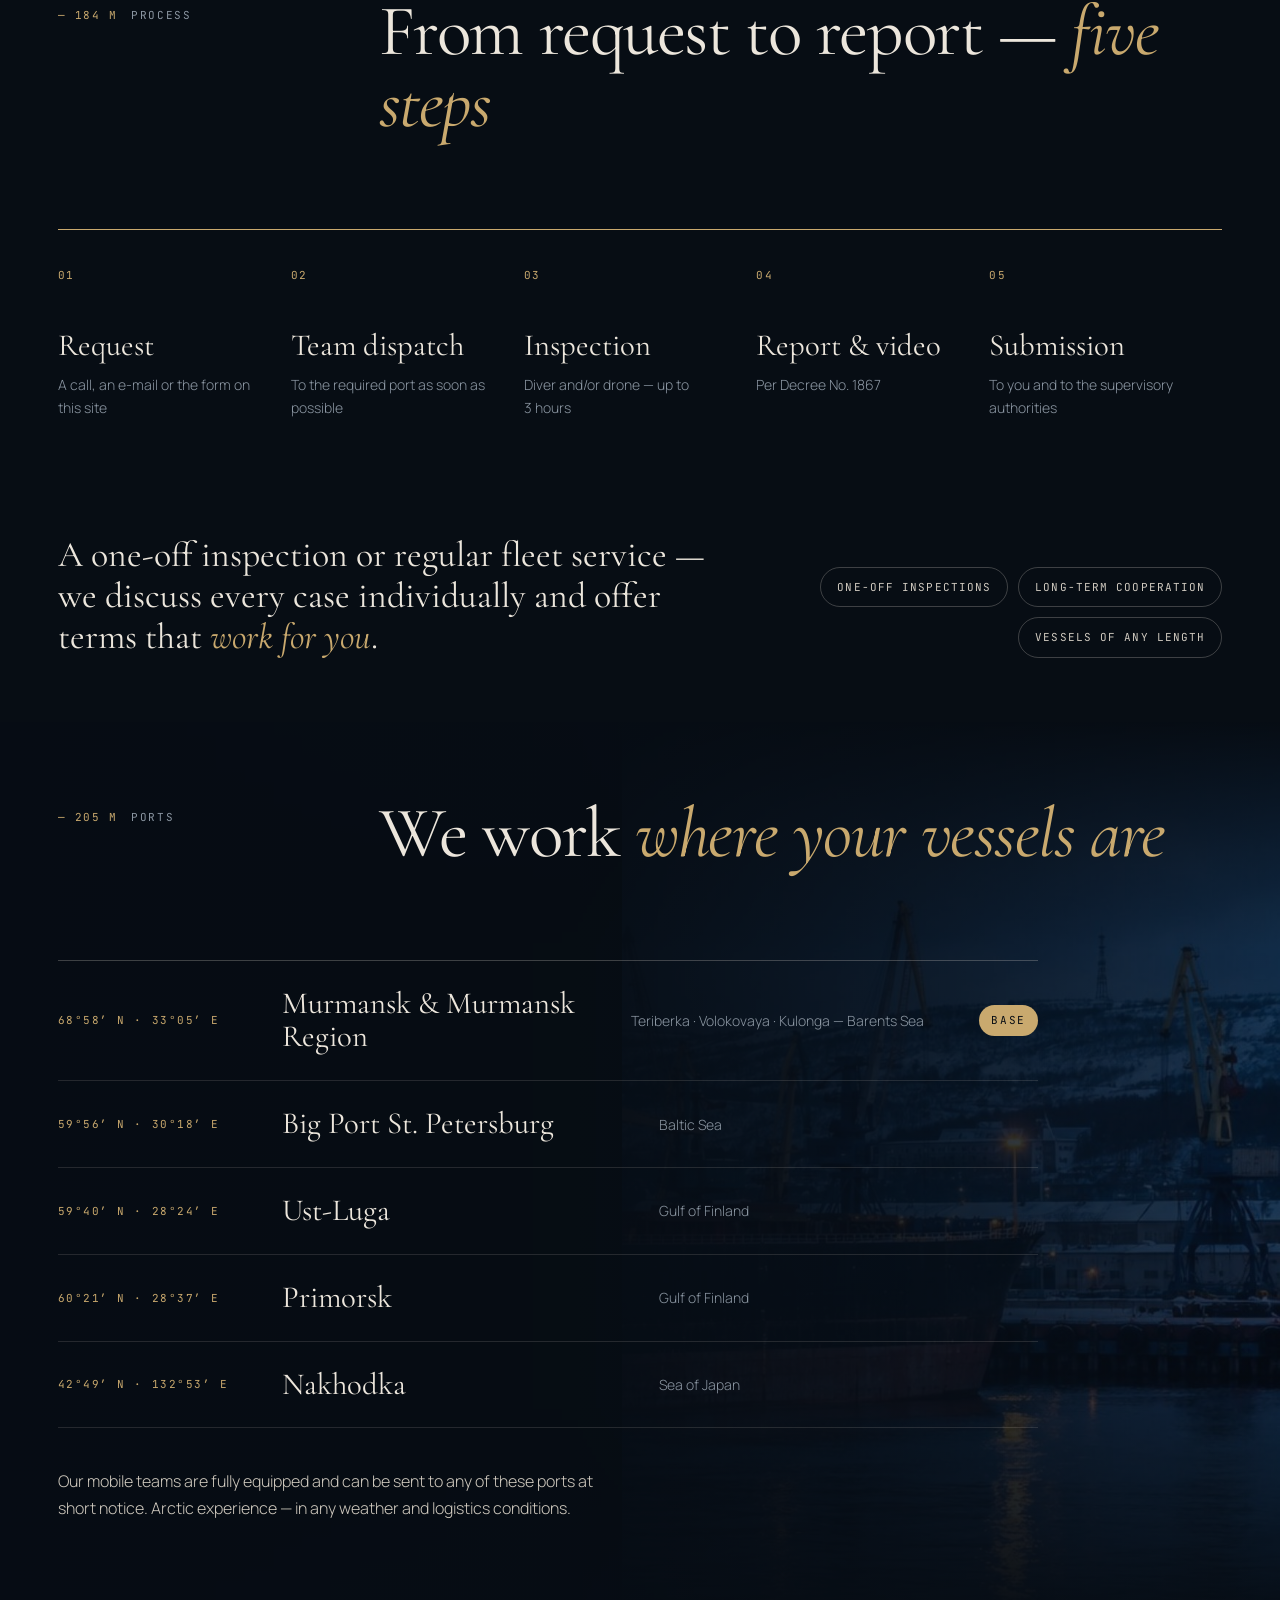
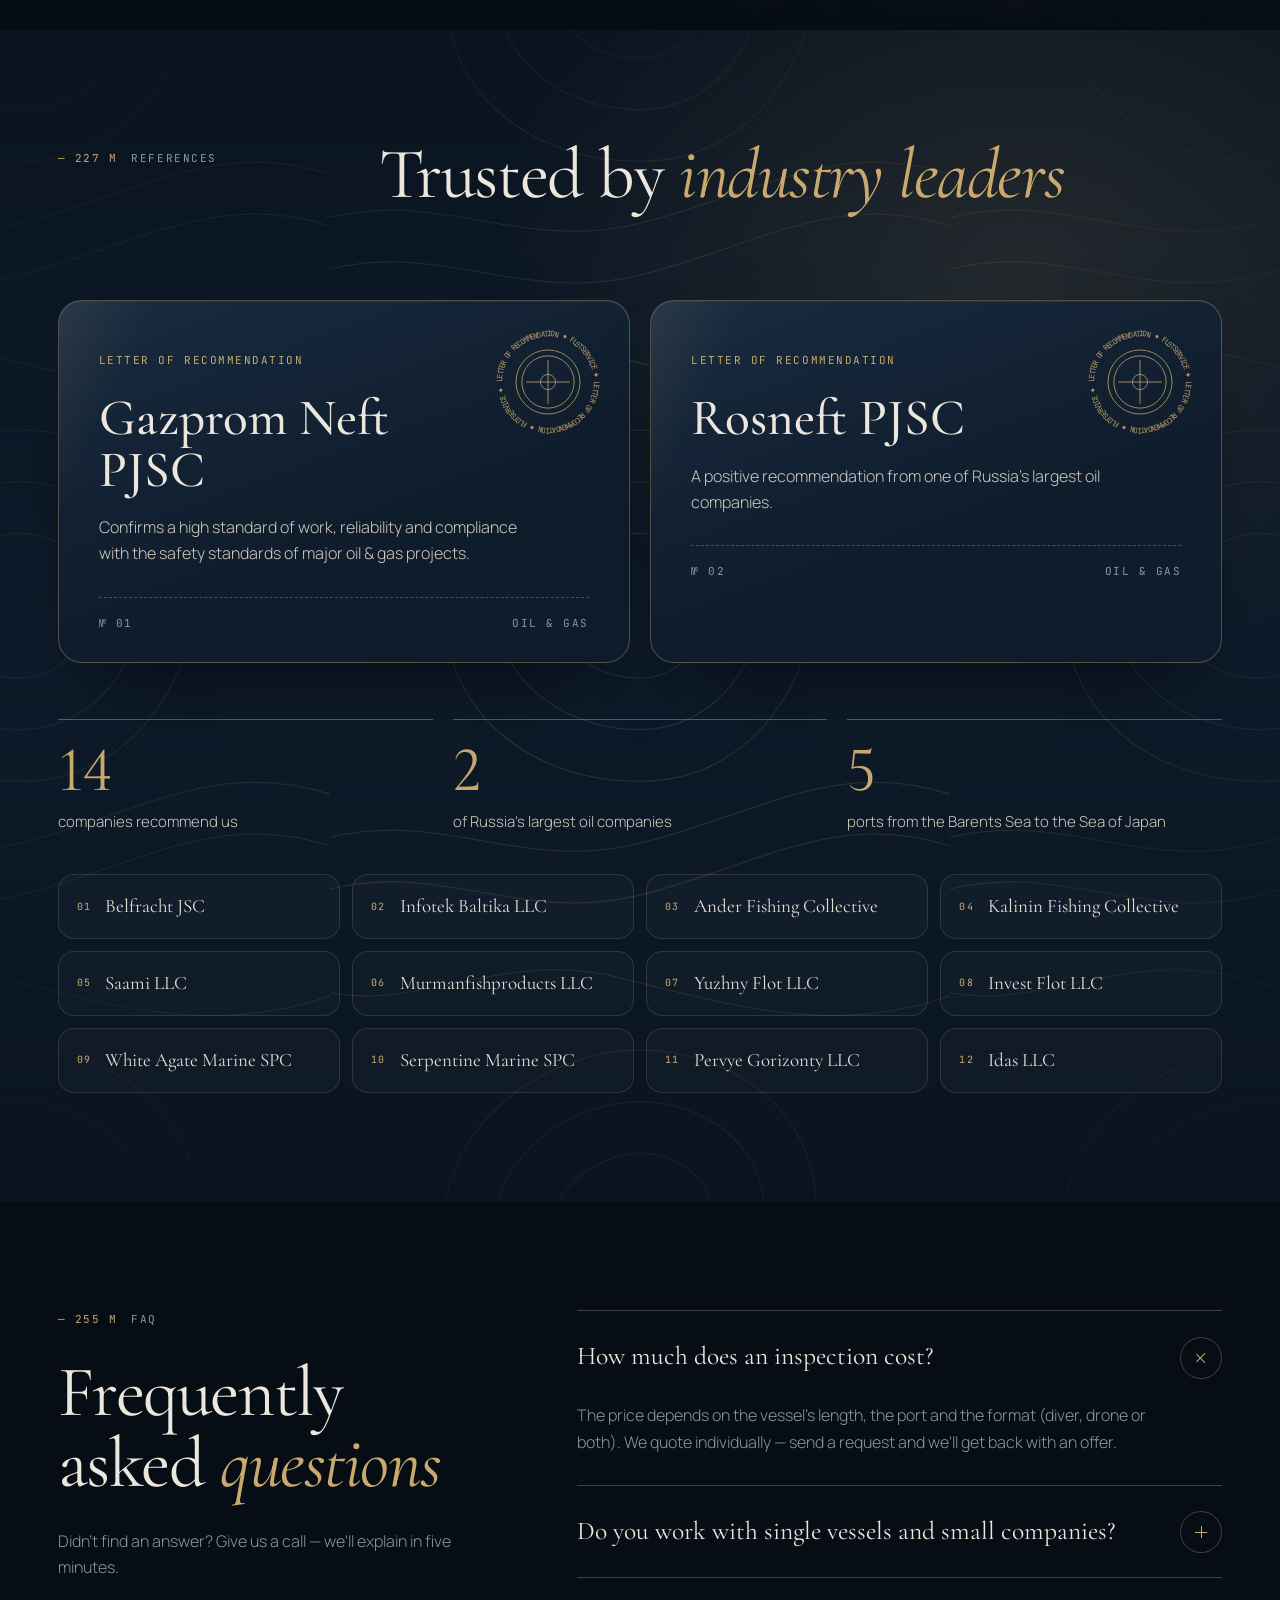
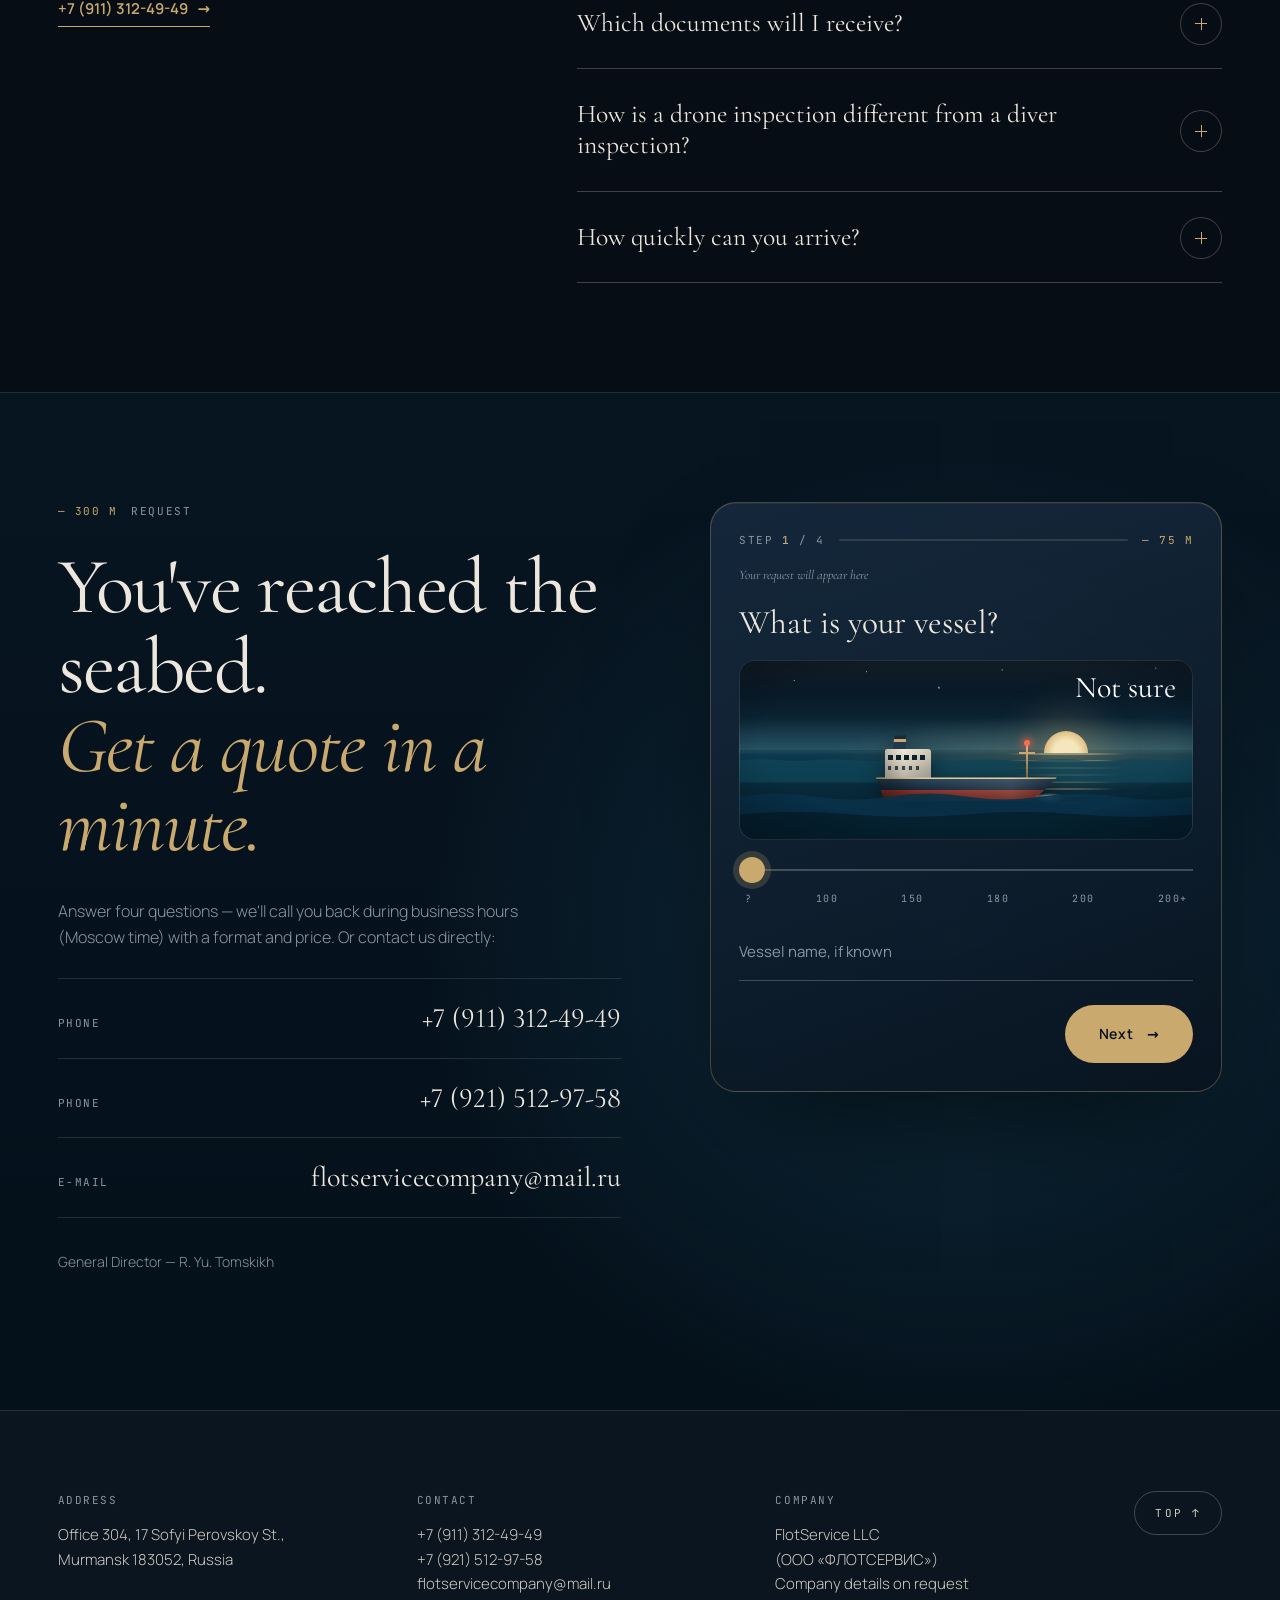
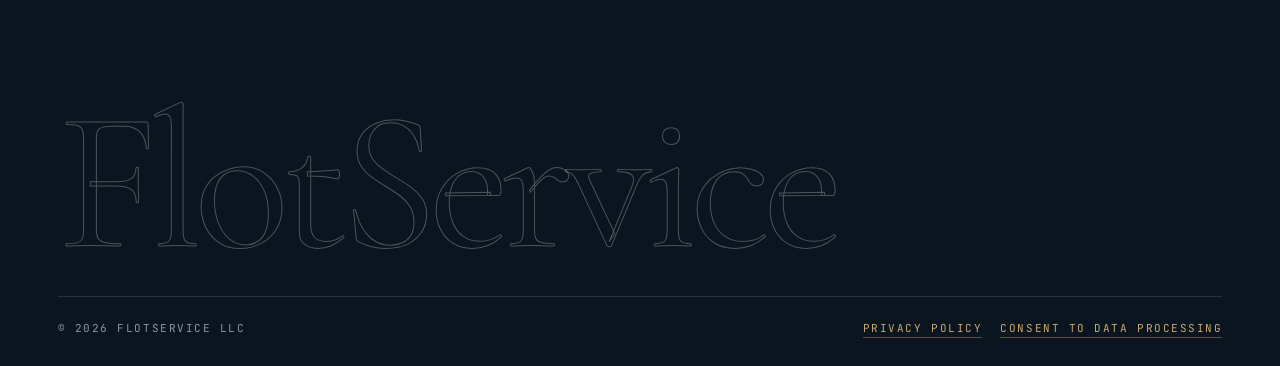
==== commit 141c9a8a: "Объёмные суда в блоке «Для кого» Co-Authored-By: Claude Opus 5.5 <noreply@anthropic.com>" ====
--- a/en/index.html
+++ b/en/index.html
@@ -11,7 +11,7 @@
 <meta property="og:image" content="../assets/diver.jpg">
 <link rel="icon" href="data:image/svg+xml,%3Csvg xmlns='http://www.w3.org/2000/svg' viewBox='0 0 32 32'%3E%3Crect width='32' height='32' rx='6' fill='%23070d14'/%3E%3Ccircle cx='16' cy='16' r='9' fill='none' stroke='%23c9a96e' stroke-width='1.5'/%3E%3Cpath d='M16 4v24M4 16h24' stroke='%23c9a96e' stroke-width='1'/%3E%3C/svg%3E">
 <link rel="stylesheet" href="../assets/fonts/fonts.css">
-<link rel="stylesheet" href="../styles.css?v=20261018b">
+<link rel="stylesheet" href="../styles.css?v=20261018c">
 <link rel="alternate" hreflang="ru" href="https://vodolaznaya-kompaniya.vercel.app/">
 <link rel="alternate" hreflang="en" href="https://vodolaznaya-kompaniya.vercel.app/en/">
 <script>
@@ -151,7 +151,7 @@
     <div class="who">
       <div class="who__panel is-active" id="tab-one" role="tabpanel" aria-labelledby="t-one">
         <div class="who__visual" aria-hidden="true">
-          <svg viewBox="0 0 120 40"><use href="#ship"/></svg>
+          <div class="ship-meter who__scene"><div class="ship-meter__sea"><span class="sea3d__sun"></span><span class="sea3d__path"></span><svg class="sea3d__w sea3d__w--far" viewBox="0 0 1200 60" preserveAspectRatio="none"><path d="M0 22 Q25 19 50 22 Q75 25 100 22 Q125 19 150 22 Q175 25 200 22 Q225 19 250 22 Q275 25 300 22 Q325 19 350 22 Q375 25 400 22 Q425 19 450 22 Q475 25 500 22 Q525 19 550 22 Q575 25 600 22 Q625 19 650 22 Q675 25 700 22 Q725 19 750 22 Q775 25 800 22 Q825 19 850 22 Q875 25 900 22 Q925 19 950 22 Q975 25 1000 22 Q1025 19 1050 22 Q1075 25 1100 22 Q1125 19 1150 22 Q1175 25 1200 22 V60H0Z"/></svg><div class="ship3d" style="--w:72%;--stack:16;left:14%"><span class="ship3d__shadow"></span><span class="ship3d__mast"></span><span class="ship3d__cargo"></span><span class="ship3d__bridge"><i></i></span><span class="ship3d__hull"></span><span class="ship3d__foam"></span></div><svg class="sea3d__w sea3d__w--mid" viewBox="0 0 1200 60" preserveAspectRatio="none"><path d="M0 24 Q50 19 100 24 Q150 29 200 24 Q250 19 300 24 Q350 29 400 24 Q450 19 500 24 Q550 29 600 24 Q650 19 700 24 Q750 29 800 24 Q850 19 900 24 Q950 29 1000 24 Q1050 19 1100 24 Q1150 29 1200 24 V60H0Z"/></svg><svg class="sea3d__w sea3d__w--near" viewBox="0 0 1200 60" preserveAspectRatio="none"><path d="M0 26 Q75 19 150 26 Q225 33 300 26 Q375 19 450 26 Q525 33 600 26 Q675 19 750 26 Q825 33 900 26 Q975 19 1050 26 Q1125 33 1200 26 V60H0Z"/></svg></div></div>
           <span class="mono">1 vessel · one-off inspection</span>
         </div>
         <div class="who__body">
@@ -167,7 +167,7 @@
       </div>
       <div class="who__panel" id="tab-fleet" role="tabpanel" aria-labelledby="t-fleet" hidden>
         <div class="who__visual who__visual--fleet" aria-hidden="true">
-          <div><svg viewBox="0 0 120 40"><use href="#ship"/></svg><svg viewBox="0 0 120 40"><use href="#ship"/></svg><svg viewBox="0 0 120 40"><use href="#ship"/></svg><svg viewBox="0 0 120 40"><use href="#ship"/></svg></div>
+          <div class="ship-meter who__scene"><div class="ship-meter__sea"><span class="sea3d__sun"></span><span class="sea3d__path"></span><svg class="sea3d__w sea3d__w--far" viewBox="0 0 1200 60" preserveAspectRatio="none"><path d="M0 22 Q25 19 50 22 Q75 25 100 22 Q125 19 150 22 Q175 25 200 22 Q225 19 250 22 Q275 25 300 22 Q325 19 350 22 Q375 25 400 22 Q425 19 450 22 Q475 25 500 22 Q525 19 550 22 Q575 25 600 22 Q625 19 650 22 Q675 25 700 22 Q725 19 750 22 Q775 25 800 22 Q825 19 850 22 Q875 25 900 22 Q925 19 950 22 Q975 25 1000 22 Q1025 19 1050 22 Q1075 25 1100 22 Q1125 19 1150 22 Q1175 25 1200 22 V60H0Z"/></svg><div class="ship3d" style="--w:38%;--stack:8;left:6%;bottom:44%;scale:.42;animation-delay:-1s"><span class="ship3d__shadow"></span><span class="ship3d__mast"></span><span class="ship3d__cargo"></span><span class="ship3d__bridge"><i></i></span><span class="ship3d__hull"></span><span class="ship3d__foam"></span></div><div class="ship3d" style="--w:34%;left:58%;bottom:45%;scale:.36;animation-delay:-3s"><span class="ship3d__shadow"></span><span class="ship3d__mast"></span><span class="ship3d__cargo"></span><span class="ship3d__bridge"><i></i></span><span class="ship3d__hull"></span><span class="ship3d__foam"></span></div><div class="ship3d" style="--w:50%;--stack:16;left:40%;bottom:31%;scale:.68;animation-delay:-2s"><span class="ship3d__shadow"></span><span class="ship3d__mast"></span><span class="ship3d__cargo"></span><span class="ship3d__bridge"><i></i></span><span class="ship3d__hull"></span><span class="ship3d__foam"></span></div><div class="ship3d" style="--w:64%;--stack:24;left:3%;bottom:21%"><span class="ship3d__shadow"></span><span class="ship3d__mast"></span><span class="ship3d__cargo"></span><span class="ship3d__bridge"><i></i></span><span class="ship3d__hull"></span><span class="ship3d__foam"></span></div><svg class="sea3d__w sea3d__w--mid" viewBox="0 0 1200 60" preserveAspectRatio="none"><path d="M0 24 Q50 19 100 24 Q150 29 200 24 Q250 19 300 24 Q350 29 400 24 Q450 19 500 24 Q550 29 600 24 Q650 19 700 24 Q750 29 800 24 Q850 19 900 24 Q950 29 1000 24 Q1050 19 1100 24 Q1150 29 1200 24 V60H0Z"/></svg><svg class="sea3d__w sea3d__w--near" viewBox="0 0 1200 60" preserveAspectRatio="none"><path d="M0 26 Q75 19 150 26 Q225 33 300 26 Q375 19 450 26 Q525 33 600 26 Q675 19 750 26 Q825 33 900 26 Q975 19 1050 26 Q1125 33 1200 26 V60H0Z"/></svg></div></div>
           <span class="mono">fleet · service agreement</span>
         </div>
         <div class="who__body">
@@ -568,6 +568,6 @@
   <symbol id="ship" viewBox="0 0 120 40"><path d="M4 26h112l-10 12H16z" fill="none" stroke="currentColor" stroke-width="1.2"/><path d="M30 26V16h40v10M74 26V10h14v16M78 10V4h6v6" fill="none" stroke="currentColor" stroke-width="1.2"/><path d="M0 39h120" stroke="currentColor" stroke-width=".6" stroke-dasharray="2 3"/></symbol>
 </svg>
 
-<script src="../script.js?v=20261018b"></script>
+<script src="../script.js?v=20261018c"></script>
 </body>
 </html>
--- a/styles.css
+++ b/styles.css
@@ -199,14 +199,15 @@
 .who__panel{display:grid;grid-template-columns:minmax(0,1fr) minmax(0,1.15fr);gap:clamp(32px,7vw,120px);align-items:center;animation:fade .8s var(--ease)}
 .who__panel[hidden]{display:none}
 @keyframes fade{from{opacity:0;transform:translateY(18px)}to{opacity:1;transform:none}}
-.who__visual{aspect-ratio:4/3;border:1px solid var(--line);display:flex;flex-direction:column;justify-content:center;align-items:center;gap:28px;color:var(--brass);padding:40px;background:
+.who__visual{aspect-ratio:4/3;border:1px solid var(--line);display:flex;flex-direction:column;justify-content:center;align-items:center;gap:20px;color:var(--brass);padding:18px 18px 24px;background:
   repeating-linear-gradient(0deg,transparent 0 39px,rgba(236,230,220,.05) 39px 40px),
   repeating-linear-gradient(90deg,transparent 0 39px,rgba(236,230,220,.05) 39px 40px),
   radial-gradient(ellipse at 50% 80%,rgba(201,169,110,.12),transparent 65%)}
-.who__visual>svg{width:min(320px,80%);animation:float 5s ease-in-out infinite}
-.who__visual--fleet>div{display:grid;grid-template-columns:1fr 1fr;gap:20px 28px;width:min(360px,90%)}
-.who__visual--fleet svg{animation:float 5s ease-in-out infinite}
-.who__visual--fleet svg:nth-child(2){animation-delay:.8s}.who__visual--fleet svg:nth-child(3){animation-delay:1.6s}.who__visual--fleet svg:nth-child(4){animation-delay:2.4s}
+.who__scene{width:100%;height:auto;flex:1;min-height:200px;border-radius:12px;container-type:inline-size}
+@container (max-width:439px){.who__scene .ship3d{--u:.8px}}
+@container (min-width:440px){.who__scene .ship3d{--u:1.25px}}
+@container (min-width:600px){.who__scene .ship3d{--u:1.6px}}
+.ship3d{transform-origin:50% 100%}
 .who__visual .mono{color:var(--muted)}
 @keyframes float{50%{transform:translateY(-6px)}}
 .who__body h3{font-family:var(--serif);font-weight:400;font-size:clamp(28px,2.8vw,42px);line-height:1.08;margin-bottom:28px}
@@ -593,30 +594,30 @@
 .sea3d__w--near{bottom:0;height:24%;fill:#05202f;animation-duration:13s}
 @keyframes sea{to{transform:translateX(-50%)}}
 /* судно: растёт в длину, а не в высоту — всегда помещается в рамку */
-.ship3d{position:absolute;bottom:21%;left:calc((100% - var(--w,40%)) / 2);width:var(--w,40%);height:72px;
+.ship3d{--u:1px;position:absolute;bottom:21%;left:calc((100% - var(--w,40%)) / 2);width:var(--w,40%);height:calc(72*var(--u));
   transition:width .8s var(--ease),left .8s var(--ease);transform-origin:50% 100%;animation:bob 5s ease-in-out infinite;
-  filter:drop-shadow(0 6px 10px rgba(0,0,0,.45))}
+  filter:drop-shadow(0 calc(6*var(--u)) calc(10*var(--u)) rgba(0,0,0,.45))}
 @keyframes bob{50%{transform:translateY(-2px) rotate(-.5deg)}}
-.ship3d>span{position:absolute;bottom:20px}
-.ship3d__hull{left:0;right:0;height:24px;bottom:0!important;clip-path:polygon(0 0,100% 0,calc(100% - 24px) 100%,9px 100%);
+.ship3d>span{position:absolute;bottom:calc(20*var(--u))}
+.ship3d__hull{left:0;right:0;height:calc(24*var(--u));bottom:0!important;clip-path:polygon(0 0,100% 0,calc(100% - calc(24*var(--u))) 100%,calc(9*var(--u)) 100%);
   background:linear-gradient(90deg,rgba(0,0,0,.4),transparent 25%,rgba(255,255,255,.1) 75%,rgba(0,0,0,.25)),
-    linear-gradient(180deg,#e2c891 0 2px,#2a4459 2px,#16283a 55%,#8c3328 55%,#5a1f1a)}
-.ship3d__bridge{left:5%;width:46px;height:32px;border-radius:2px 3px 0 0;
+    linear-gradient(180deg,#e2c891 0 calc(2*var(--u)),#2a4459 calc(2*var(--u)),#16283a 55%,#8c3328 55%,#5a1f1a)}
+.ship3d__bridge{left:5%;width:calc(46*var(--u));height:calc(32*var(--u));border-radius:calc(2*var(--u)) calc(3*var(--u)) 0 0;
   background:linear-gradient(90deg,rgba(0,0,0,.2),transparent 40%,rgba(0,0,0,.15)),linear-gradient(180deg,#f1ebdd,#b4ad9f)}
-.ship3d__bridge::before{content:"";position:absolute;left:3px;right:3px;top:6px;height:5px;background:repeating-linear-gradient(90deg,#0a2131 0 5px,transparent 5px 8px);box-shadow:0 0 8px rgba(255,214,140,.4)}
-.ship3d__bridge::after{content:"";position:absolute;left:3px;right:12px;top:17px;height:4px;background:repeating-linear-gradient(90deg,rgba(10,33,49,.8) 0 3px,transparent 3px 7px)}
-.ship3d__bridge i{position:absolute;left:8px;bottom:100%;width:13px;height:14px;clip-path:polygon(10% 0,100% 0,100% 100%,0 100%);
-  background:linear-gradient(180deg,#1a2a39 0 4px,#c9a96e 4px 7px,#22384c 7px)}
-.ship3d__cargo{left:calc(5% + 52px);right:32px;height:var(--stack,0px);transition:height .7s var(--ease);
+.ship3d__bridge::before{content:"";position:absolute;left:calc(3*var(--u));right:calc(3*var(--u));top:calc(6*var(--u));height:calc(5*var(--u));background:repeating-linear-gradient(90deg,#0a2131 0 calc(5*var(--u)),transparent calc(5*var(--u)) calc(8*var(--u)));box-shadow:0 0 calc(8*var(--u)) rgba(255,214,140,.4)}
+.ship3d__bridge::after{content:"";position:absolute;left:calc(3*var(--u));right:calc(12*var(--u));top:calc(17*var(--u));height:calc(4*var(--u));background:repeating-linear-gradient(90deg,rgba(10,33,49,.8) 0 calc(3*var(--u)),transparent calc(3*var(--u)) calc(7*var(--u)))}
+.ship3d__bridge i{position:absolute;left:calc(8*var(--u));bottom:100%;width:calc(13*var(--u));height:calc(14*var(--u));clip-path:polygon(10% 0,100% 0,100% 100%,0 100%);
+  background:linear-gradient(180deg,#1a2a39 0 calc(4*var(--u)),#c9a96e calc(4*var(--u)) calc(7*var(--u)),#22384c calc(7*var(--u)))}
+.ship3d__cargo{left:calc(5% + calc(52*var(--u)));right:calc(32*var(--u));height:calc(var(--stack,0)*var(--u));transition:height .7s var(--ease);
   background:linear-gradient(90deg,rgba(0,0,0,.3),transparent 35%,rgba(255,255,255,.08) 80%),
-    repeating-linear-gradient(180deg,transparent 0 7px,rgba(5,15,24,.85) 7px 8px),
-    repeating-linear-gradient(90deg,#a24e38 0 15px,#0c1a26 15px 16px,#2f6e86 16px 31px,#0c1a26 31px 32px,#c9a96e 32px 47px,#0c1a26 47px 48px,#6f828f 48px 63px,#0c1a26 63px 64px)}
-.ship3d__mast{right:16%;width:2px;height:38px;background:linear-gradient(#e2c891,#6d5a3a)}
-.ship3d__mast::before{content:"";position:absolute;left:-7px;top:9px;width:16px;height:1.5px;background:#c9a96e}
-.ship3d__mast::after{content:"";position:absolute;left:-2px;top:-3px;width:6px;height:6px;border-radius:50%;background:#ff6a4d;box-shadow:0 0 8px 2px rgba(255,106,77,.7);animation:blink 2s steps(1) infinite}
+    repeating-linear-gradient(180deg,transparent 0 calc(7*var(--u)),rgba(5,15,24,.85) calc(7*var(--u)) calc(8*var(--u))),
+    repeating-linear-gradient(90deg,#a24e38 0 calc(15*var(--u)),#0c1a26 calc(15*var(--u)) calc(16*var(--u)),#2f6e86 calc(16*var(--u)) calc(31*var(--u)),#0c1a26 calc(31*var(--u)) calc(32*var(--u)),#c9a96e calc(32*var(--u)) calc(47*var(--u)),#0c1a26 calc(47*var(--u)) calc(48*var(--u)),#6f828f calc(48*var(--u)) calc(63*var(--u)),#0c1a26 calc(63*var(--u)) calc(64*var(--u)))}
+.ship3d__mast{right:16%;width:calc(2*var(--u));height:calc(38*var(--u));background:linear-gradient(#e2c891,#6d5a3a)}
+.ship3d__mast::before{content:"";position:absolute;left:-7px;top:calc(9*var(--u));width:calc(16*var(--u));height:calc(1.5*var(--u));background:#c9a96e}
+.ship3d__mast::after{content:"";position:absolute;left:-2px;top:-3px;width:calc(6*var(--u));height:calc(6*var(--u));border-radius:50%;background:#ff6a4d;box-shadow:0 0 calc(8*var(--u)) calc(2*var(--u)) rgba(255,106,77,.7);animation:blink 2s steps(1) infinite}
 @keyframes blink{50%{opacity:.15}}
-.ship3d__shadow{left:2%;right:2%;bottom:-12px!important;height:16px;border-radius:50%;background:radial-gradient(ellipse,rgba(0,0,0,.5),transparent 70%)}
-.ship3d__foam{right:-10px;bottom:-2px!important;width:34px;height:10px;border-radius:50%;background:radial-gradient(ellipse,rgba(230,250,255,.8),rgba(230,250,255,0) 70%);animation:foam 1.6s ease-in-out infinite}
+.ship3d__shadow{left:2%;right:2%;bottom:-12px!important;height:calc(16*var(--u));border-radius:50%;background:radial-gradient(ellipse,rgba(0,0,0,.5),transparent 70%)}
+.ship3d__foam{right:-10px;bottom:-2px!important;width:calc(34*var(--u));height:calc(10*var(--u));border-radius:50%;background:radial-gradient(ellipse,rgba(230,250,255,.8),rgba(230,250,255,0) 70%);animation:foam 1.6s ease-in-out infinite}
 @keyframes foam{50%{transform:scaleX(1.25);opacity:.6}}
 .ship-meter__val{position:absolute;top:12px;right:16px;font-family:var(--serif);font-size:30px;line-height:1;color:#fff}
 .ship-meter__range{-webkit-appearance:none;appearance:none;width:100%;height:28px;margin:16px 0 4px;background:transparent;cursor:pointer}
@@ -746,7 +747,8 @@
   .marquee__row{padding:22px 0;gap:32px}
   .switch{flex-direction:column;border-bottom:0;gap:0}
   .switch__btn{padding:16px 0;margin:0;border-bottom:1px solid var(--line);font-size:24px}
-  .who__visual{aspect-ratio:16/10;padding:24px}
+  .who__visual{aspect-ratio:auto;padding:16px 16px 22px;gap:18px}
+  .who__scene{min-height:250px}
   .row{grid-template-columns:40px minmax(0,1fr);gap:10px 14px}
   .row__a{width:0;height:0;border:0;font-size:0;overflow:visible}
   .row:hover{padding-left:0}
